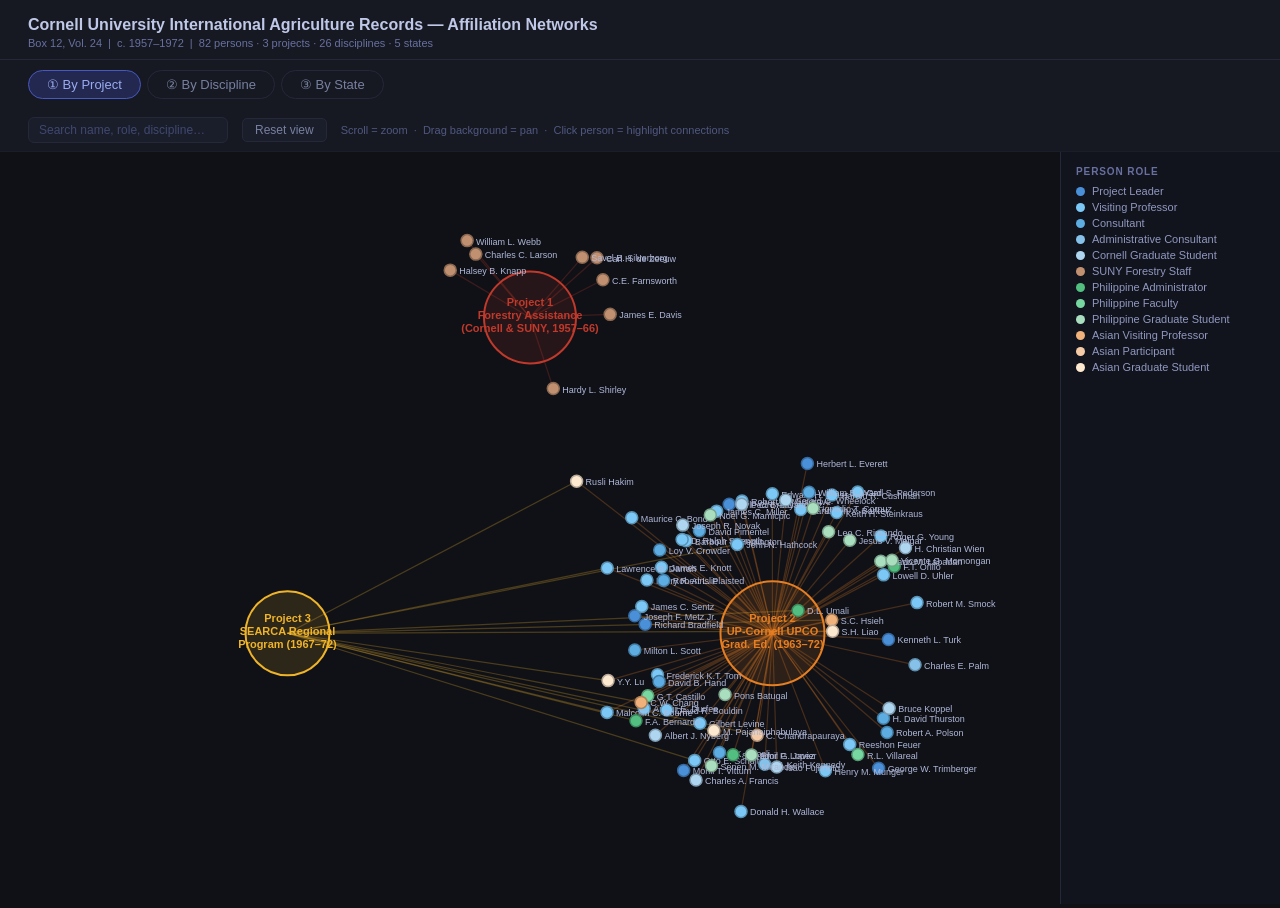
==== Cornell_Affiliation_Networks.html @ f9998507 "Publish Cornell agriculture research website" ====
<!DOCTYPE html>
<html lang="en">
<head>
<meta charset="UTF-8">
<meta name="viewport" content="width=device-width, initial-scale=1.0">
<title>Cornell Agriculture — Affiliation Networks</title>
<script>// https://d3js.org v7.8.5 Copyright 2010-2023 Mike Bostock
!function(t,n){"object"==typeof exports&&"undefined"!=typeof module?n(exports):"function"==typeof define&&define.amd?define(["exports"],n):n((t="undefined"!=typeof globalThis?globalThis:t||self).d3=t.d3||{})}(this,(function(t){"use strict";function n(t,n){return null==t||null==n?NaN:t<n?-1:t>n?1:t>=n?0:NaN}function e(t,n){return null==t||null==n?NaN:n<t?-1:n>t?1:n>=t?0:NaN}function r(t){let r,o,a;function u(t,n,e=0,i=t.length){if(e<i){if(0!==r(n,n))return i;do{const r=e+i>>>1;o(t[r],n)<0?e=r+1:i=r}while(e<i)}return e}return 2!==t.length?(r=n,o=(e,r)=>n(t(e),r),a=(n,e)=>t(n)-e):(r=t===n||t===e?t:i,o=t,a=t),{left:u,center:function(t,n,e=0,r=t.length){const i=u(t,n,e,r-1);return i>e&&a(t[i-1],n)>-a(t[i],n)?i-1:i},right:function(t,n,e=0,i=t.length){if(e<i){if(0!==r(n,n))return i;do{const r=e+i>>>1;o(t[r],n)<=0?e=r+1:i=r}while(e<i)}return e}}}function i(){return 0}function o(t){return null===t?NaN:+t}const a=r(n),u=a.right,c=a.left,f=r(o).center;var s=u;const l=d(y),h=d((function(t){const n=y(t);return(t,e,r,i,o)=>{n(t,e,(r<<=2)+0,(i<<=2)+0,o<<=2),n(t,e,r+1,i+1,o),n(t,e,r+2,i+2,o),n(t,e,r+3,i+3,o)}}));function d(t){return function(n,e,r=e){if(!((e=+e)>=0))throw new RangeError("invalid rx");if(!((r=+r)>=0))throw new RangeError("invalid ry");let{data:i,width:o,height:a}=n;if(!((o=Math.floor(o))>=0))throw new RangeError("invalid width");if(!((a=Math.floor(void 0!==a?a:i.length/o))>=0))throw new RangeError("invalid height");if(!o||!a||!e&&!r)return n;const u=e&&t(e),c=r&&t(r),f=i.slice();return u&&c?(p(u,f,i,o,a),p(u,i,f,o,a),p(u,f,i,o,a),g(c,i,f,o,a),g(c,f,i,o,a),g(c,i,f,o,a)):u?(p(u,i,f,o,a),p(u,f,i,o,a),p(u,i,f,o,a)):c&&(g(c,i,f,o,a),g(c,f,i,o,a),g(c,i,f,o,a)),n}}function p(t,n,e,r,i){for(let o=0,a=r*i;o<a;)t(n,e,o,o+=r,1)}function g(t,n,e,r,i){for(let o=0,a=r*i;o<r;++o)t(n,e,o,o+a,r)}function y(t){const n=Math.floor(t);if(n===t)return function(t){const n=2*t+1;return(e,r,i,o,a)=>{if(!((o-=a)>=i))return;let u=t*r[i];const c=a*t;for(let t=i,n=i+c;t<n;t+=a)u+=r[Math.min(o,t)];for(let t=i,f=o;t<=f;t+=a)u+=r[Math.min(o,t+c)],e[t]=u/n,u-=r[Math.max(i,t-c)]}}(t);const e=t-n,r=2*t+1;return(t,i,o,a,u)=>{if(!((a-=u)>=o))return;let c=n*i[o];const f=u*n,s=f+u;for(let t=o,n=o+f;t<n;t+=u)c+=i[Math.min(a,t)];for(let n=o,l=a;n<=l;n+=u)c+=i[Math.min(a,n+f)],t[n]=(c+e*(i[Math.max(o,n-s)]+i[Math.min(a,n+s)]))/r,c-=i[Math.max(o,n-f)]}}function v(t,n){let e=0;if(void 0===n)for(let n of t)null!=n&&(n=+n)>=n&&++e;else{let r=-1;for(let i of t)null!=(i=n(i,++r,t))&&(i=+i)>=i&&++e}return e}function _(t){return 0|t.length}function b(t){return!(t>0)}function m(t){return"object"!=typeof t||"length"in t?t:Array.from(t)}function x(t,n){let e,r=0,i=0,o=0;if(void 0===n)for(let n of t)null!=n&&(n=+n)>=n&&(e=n-i,i+=e/++r,o+=e*(n-i));else{let a=-1;for(let u of t)null!=(u=n(u,++a,t))&&(u=+u)>=u&&(e=u-i,i+=e/++r,o+=e*(u-i))}if(r>1)return o/(r-1)}function w(t,n){const e=x(t,n);return e?Math.sqrt(e):e}function M(t,n){let e,r;if(void 0===n)for(const n of t)null!=n&&(void 0===e?n>=n&&(e=r=n):(e>n&&(e=n),r<n&&(r=n)));else{let i=-1;for(let o of t)null!=(o=n(o,++i,t))&&(void 0===e?o>=o&&(e=r=o):(e>o&&(e=o),r<o&&(r=o)))}return[e,r]}class T{constructor(){this._partials=new Float64Array(32),this._n=0}add(t){const n=this._partials;let e=0;for(let r=0;r<this._n&&r<32;r++){const i=n[r],o=t+i,a=Math.abs(t)<Math.abs(i)?t-(o-i):i-(o-t);a&&(n[e++]=a),t=o}return n[e]=t,this._n=e+1,this}valueOf(){const t=this._partials;let n,e,r,i=this._n,o=0;if(i>0){for(o=t[--i];i>0&&(n=o,e=t[--i],o=n+e,r=e-(o-n),!r););i>0&&(r<0&&t[i-1]<0||r>0&&t[i-1]>0)&&(e=2*r,n=o+e,e==n-o&&(o=n))}return o}}class InternMap extends Map{constructor(t,n=N){if(super(),Object.defineProperties(this,{_intern:{value:new Map},_key:{value:n}}),null!=t)for(const[n,e]of t)this.set(n,e)}get(t){return super.get(A(this,t))}has(t){return super.has(A(this,t))}set(t,n){return super.set(S(this,t),n)}delete(t){return super.delete(E(this,t))}}class InternSet extends Set{constructor(t,n=N){if(super(),Object.defineProperties(this,{_intern:{value:new Map},_key:{value:n}}),null!=t)for(const n of t)this.add(n)}has(t){return super.has(A(this,t))}add(t){return super.add(S(this,t))}delete(t){return super.delete(E(this,t))}}function A({_intern:t,_key:n},e){const r=n(e);return t.has(r)?t.get(r):e}function S({_intern:t,_key:n},e){const r=n(e);return t.has(r)?t.get(r):(t.set(r,e),e)}function E({_intern:t,_key:n},e){const r=n(e);return t.has(r)&&(e=t.get(r),t.delete(r)),e}function N(t){return null!==t&&"object"==typeof t?t.valueOf():t}function k(t){return t}function C(t,...n){return F(t,k,k,n)}function P(t,...n){return F(t,Array.from,k,n)}function z(t,n){for(let e=1,r=n.length;e<r;++e)t=t.flatMap((t=>t.pop().map((([n,e])=>[...t,n,e]))));return t}function $(t,n,...e){return F(t,k,n,e)}function D(t,n,...e){return F(t,Array.from,n,e)}function R(t){if(1!==t.length)throw new Error("duplicate key");return t[0]}function F(t,n,e,r){return function t(i,o){if(o>=r.length)return e(i);const a=new InternMap,u=r[o++];let c=-1;for(const t of i){const n=u(t,++c,i),e=a.get(n);e?e.push(t):a.set(n,[t])}for(const[n,e]of a)a.set(n,t(e,o));return n(a)}(t,0)}function q(t,n){return Array.from(n,(n=>t[n]))}function U(t,...n){if("function"!=typeof t[Symbol.iterator])throw new TypeError("values is not iterable");t=Array.from(t);let[e]=n;if(e&&2!==e.length||n.length>1){const r=Uint32Array.from(t,((t,n)=>n));return n.length>1?(n=n.map((n=>t.map(n))),r.sort(((t,e)=>{for(const r of n){const n=O(r[t],r[e]);if(n)return n}}))):(e=t.map(e),r.sort(((t,n)=>O(e[t],e[n])))),q(t,r)}return t.sort(I(e))}function I(t=n){if(t===n)return O;if("function"!=typeof t)throw new TypeError("compare is not a function");return(n,e)=>{const r=t(n,e);return r||0===r?r:(0===t(e,e))-(0===t(n,n))}}function O(t,n){return(null==t||!(t>=t))-(null==n||!(n>=n))||(t<n?-1:t>n?1:0)}var B=Array.prototype.slice;function Y(t){return()=>t}const L=Math.sqrt(50),j=Math.sqrt(10),H=Math.sqrt(2);function X(t,n,e){const r=(n-t)/Math.max(0,e),i=Math.floor(Math.log10(r)),o=r/Math.pow(10,i),a=o>=L?10:o>=j?5:o>=H?2:1;let u,c,f;return i<0?(f=Math.pow(10,-i)/a,u=Math.round(t*f),c=Math.round(n*f),u/f<t&&++u,c/f>n&&--c,f=-f):(f=Math.pow(10,i)*a,u=Math.round(t/f),c=Math.round(n/f),u*f<t&&++u,c*f>n&&--c),c<u&&.5<=e&&e<2?X(t,n,2*e):[u,c,f]}function G(t,n,e){if(!((e=+e)>0))return[];if((t=+t)===(n=+n))return[t];const r=n<t,[i,o,a]=r?X(n,t,e):X(t,n,e);if(!(o>=i))return[];const u=o-i+1,c=new Array(u);if(r)if(a<0)for(let t=0;t<u;++t)c[t]=(o-t)/-a;else for(let t=0;t<u;++t)c[t]=(o-t)*a;else if(a<0)for(let t=0;t<u;++t)c[t]=(i+t)/-a;else for(let t=0;t<u;++t)c[t]=(i+t)*a;return c}function V(t,n,e){return X(t=+t,n=+n,e=+e)[2]}function W(t,n,e){e=+e;const r=(n=+n)<(t=+t),i=r?V(n,t,e):V(t,n,e);return(r?-1:1)*(i<0?1/-i:i)}function Z(t,n,e){let r;for(;;){const i=V(t,n,e);if(i===r||0===i||!isFinite(i))return[t,n];i>0?(t=Math.floor(t/i)*i,n=Math.ceil(n/i)*i):i<0&&(t=Math.ceil(t*i)/i,n=Math.floor(n*i)/i),r=i}}function K(t){return Math.max(1,Math.ceil(Math.log(v(t))/Math.LN2)+1)}function Q(){var t=k,n=M,e=K;function r(r){Array.isArray(r)||(r=Array.from(r));var i,o,a,u=r.length,c=new Array(u);for(i=0;i<u;++i)c[i]=t(r[i],i,r);var f=n(c),l=f[0],h=f[1],d=e(c,l,h);if(!Array.isArray(d)){const t=h,e=+d;if(n===M&&([l,h]=Z(l,h,e)),(d=G(l,h,e))[0]<=l&&(a=V(l,h,e)),d[d.length-1]>=h)if(t>=h&&n===M){const t=V(l,h,e);isFinite(t)&&(t>0?h=(Math.floor(h/t)+1)*t:t<0&&(h=(Math.ceil(h*-t)+1)/-t))}else d.pop()}for(var p=d.length,g=0,y=p;d[g]<=l;)++g;for(;d[y-1]>h;)--y;(g||y<p)&&(d=d.slice(g,y),p=y-g);var v,_=new Array(p+1);for(i=0;i<=p;++i)(v=_[i]=[]).x0=i>0?d[i-1]:l,v.x1=i<p?d[i]:h;if(isFinite(a)){if(a>0)for(i=0;i<u;++i)null!=(o=c[i])&&l<=o&&o<=h&&_[Math.min(p,Math.floor((o-l)/a))].push(r[i]);else if(a<0)for(i=0;i<u;++i)if(null!=(o=c[i])&&l<=o&&o<=h){const t=Math.floor((l-o)*a);_[Math.min(p,t+(d[t]<=o))].push(r[i])}}else for(i=0;i<u;++i)null!=(o=c[i])&&l<=o&&o<=h&&_[s(d,o,0,p)].push(r[i]);return _}return r.value=function(n){return arguments.length?(t="function"==typeof n?n:Y(n),r):t},r.domain=function(t){return arguments.length?(n="function"==typeof t?t:Y([t[0],t[1]]),r):n},r.thresholds=function(t){return arguments.length?(e="function"==typeof t?t:Y(Array.isArray(t)?B.call(t):t),r):e},r}function J(t,n){let e;if(void 0===n)for(const n of t)null!=n&&(e<n||void 0===e&&n>=n)&&(e=n);else{let r=-1;for(let i of t)null!=(i=n(i,++r,t))&&(e<i||void 0===e&&i>=i)&&(e=i)}return e}function tt(t,n){let e,r=-1,i=-1;if(void 0===n)for(const n of t)++i,null!=n&&(e<n||void 0===e&&n>=n)&&(e=n,r=i);else for(let o of t)null!=(o=n(o,++i,t))&&(e<o||void 0===e&&o>=o)&&(e=o,r=i);return r}function nt(t,n){let e;if(void 0===n)for(const n of t)null!=n&&(e>n||void 0===e&&n>=n)&&(e=n);else{let r=-1;for(let i of t)null!=(i=n(i,++r,t))&&(e>i||void 0===e&&i>=i)&&(e=i)}return e}function et(t,n){let e,r=-1,i=-1;if(void 0===n)for(const n of t)++i,null!=n&&(e>n||void 0===e&&n>=n)&&(e=n,r=i);else for(let o of t)null!=(o=n(o,++i,t))&&(e>o||void 0===e&&o>=o)&&(e=o,r=i);return r}function rt(t,n,e=0,r=1/0,i){if(n=Math.floor(n),e=Math.floor(Math.max(0,e)),r=Math.floor(Math.min(t.length-1,r)),!(e<=n&&n<=r))return t;for(i=void 0===i?O:I(i);r>e;){if(r-e>600){const o=r-e+1,a=n-e+1,u=Math.log(o),c=.5*Math.exp(2*u/3),f=.5*Math.sqrt(u*c*(o-c)/o)*(a-o/2<0?-1:1);rt(t,n,Math.max(e,Math.floor(n-a*c/o+f)),Math.min(r,Math.floor(n+(o-a)*c/o+f)),i)}const o=t[n];let a=e,u=r;for(it(t,e,n),i(t[r],o)>0&&it(t,e,r);a<u;){for(it(t,a,u),++a,--u;i(t[a],o)<0;)++a;for(;i(t[u],o)>0;)--u}0===i(t[e],o)?it(t,e,u):(++u,it(t,u,r)),u<=n&&(e=u+1),n<=u&&(r=u-1)}return t}function it(t,n,e){const r=t[n];t[n]=t[e],t[e]=r}function ot(t,e=n){let r,i=!1;if(1===e.length){let o;for(const a of t){const t=e(a);(i?n(t,o)>0:0===n(t,t))&&(r=a,o=t,i=!0)}}else for(const n of t)(i?e(n,r)>0:0===e(n,n))&&(r=n,i=!0);return r}function at(t,n,e){if(t=Float64Array.from(function*(t,n){if(void 0===n)for(let n of t)null!=n&&(n=+n)>=n&&(yield n);else{let e=-1;for(let r of t)null!=(r=n(r,++e,t))&&(r=+r)>=r&&(yield r)}}(t,e)),(r=t.length)&&!isNaN(n=+n)){if(n<=0||r<2)return nt(t);if(n>=1)return J(t);var r,i=(r-1)*n,o=Math.floor(i),a=J(rt(t,o).subarray(0,o+1));return a+(nt(t.subarray(o+1))-a)*(i-o)}}function ut(t,n,e=o){if((r=t.length)&&!isNaN(n=+n)){if(n<=0||r<2)return+e(t[0],0,t);if(n>=1)return+e(t[r-1],r-1,t);var r,i=(r-1)*n,a=Math.floor(i),u=+e(t[a],a,t);return u+(+e(t[a+1],a+1,t)-u)*(i-a)}}function ct(t,n,e=o){if(!isNaN(n=+n)){if(r=Float64Array.from(t,((n,r)=>o(e(t[r],r,t)))),n<=0)return et(r);if(n>=1)return tt(r);var r,i=Uint32Array.from(t,((t,n)=>n)),a=r.length-1,u=Math.floor(a*n);return rt(i,u,0,a,((t,n)=>O(r[t],r[n]))),(u=ot(i.subarray(0,u+1),(t=>r[t])))>=0?u:-1}}function ft(t){return Array.from(function*(t){for(const n of t)yield*n}(t))}function st(t,n){return[t,n]}function lt(t,n,e){t=+t,n=+n,e=(i=arguments.length)<2?(n=t,t=0,1):i<3?1:+e;for(var r=-1,i=0|Math.max(0,Math.ceil((n-t)/e)),o=new Array(i);++r<i;)o[r]=t+r*e;return o}function ht(t,e=n){if(1===e.length)return et(t,e);let r,i=-1,o=-1;for(const n of t)++o,(i<0?0===e(n,n):e(n,r)<0)&&(r=n,i=o);return i}var dt=pt(Math.random);function pt(t){return function(n,e=0,r=n.length){let i=r-(e=+e);for(;i;){const r=t()*i--|0,o=n[i+e];n[i+e]=n[r+e],n[r+e]=o}return n}}function gt(t){if(!(i=t.length))return[];for(var n=-1,e=nt(t,yt),r=new Array(e);++n<e;)for(var i,o=-1,a=r[n]=new Array(i);++o<i;)a[o]=t[o][n];return r}function yt(t){return t.length}function vt(t){return t instanceof InternSet?t:new InternSet(t)}function _t(t,n){const e=t[Symbol.iterator](),r=new Set;for(const t of n){const n=bt(t);if(r.has(n))continue;let i,o;for(;({value:i,done:o}=e.next());){if(o)return!1;const t=bt(i);if(r.add(t),Object.is(n,t))break}}return!0}function bt(t){return null!==t&&"object"==typeof t?t.valueOf():t}function mt(t){return t}var xt=1,wt=2,Mt=3,Tt=4,At=1e-6;function St(t){return"translate("+t+",0)"}function Et(t){return"translate(0,"+t+")"}function Nt(t){return n=>+t(n)}function kt(t,n){return n=Math.max(0,t.bandwidth()-2*n)/2,t.round()&&(n=Math.round(n)),e=>+t(e)+n}function Ct(){return!this.__axis}function Pt(t,n){var e=[],r=null,i=null,o=6,a=6,u=3,c="undefined"!=typeof window&&window.devicePixelRatio>1?0:.5,f=t===xt||t===Tt?-1:1,s=t===Tt||t===wt?"x":"y",l=t===xt||t===Mt?St:Et;function h(h){var d=null==r?n.ticks?n.ticks.apply(n,e):n.domain():r,p=null==i?n.tickFormat?n.tickFormat.apply(n,e):mt:i,g=Math.max(o,0)+u,y=n.range(),v=+y[0]+c,_=+y[y.length-1]+c,b=(n.bandwidth?kt:Nt)(n.copy(),c),m=h.selection?h.selection():h,x=m.selectAll(".domain").data([null]),w=m.selectAll(".tick").data(d,n).order(),M=w.exit(),T=w.enter().append("g").attr("class","tick"),A=w.select("line"),S=w.select("text");x=x.merge(x.enter().insert("path",".tick").attr("class","domain").attr("stroke","currentColor")),w=w.merge(T),A=A.merge(T.append("line").attr("stroke","currentColor").attr(s+"2",f*o)),S=S.merge(T.append("text").attr("fill","currentColor").attr(s,f*g).attr("dy",t===xt?"0em":t===Mt?"0.71em":"0.32em")),h!==m&&(x=x.transition(h),w=w.transition(h),A=A.transition(h),S=S.transition(h),M=M.transition(h).attr("opacity",At).attr("transform",(function(t){return isFinite(t=b(t))?l(t+c):this.getAttribute("transform")})),T.attr("opacity",At).attr("transform",(function(t){var n=this.parentNode.__axis;return l((n&&isFinite(n=n(t))?n:b(t))+c)}))),M.remove(),x.attr("d",t===Tt||t===wt?a?"M"+f*a+","+v+"H"+c+"V"+_+"H"+f*a:"M"+c+","+v+"V"+_:a?"M"+v+","+f*a+"V"+c+"H"+_+"V"+f*a:"M"+v+","+c+"H"+_),w.attr("opacity",1).attr("transform",(function(t){return l(b(t)+c)})),A.attr(s+"2",f*o),S.attr(s,f*g).text(p),m.filter(Ct).attr("fill","none").attr("font-size",10).attr("font-family","sans-serif").attr("text-anchor",t===wt?"start":t===Tt?"end":"middle"),m.each((function(){this.__axis=b}))}return h.scale=function(t){return arguments.length?(n=t,h):n},h.ticks=function(){return e=Array.from(arguments),h},h.tickArguments=function(t){return arguments.length?(e=null==t?[]:Array.from(t),h):e.slice()},h.tickValues=function(t){return arguments.length?(r=null==t?null:Array.from(t),h):r&&r.slice()},h.tickFormat=function(t){return arguments.length?(i=t,h):i},h.tickSize=function(t){return arguments.length?(o=a=+t,h):o},h.tickSizeInner=function(t){return arguments.length?(o=+t,h):o},h.tickSizeOuter=function(t){return arguments.length?(a=+t,h):a},h.tickPadding=function(t){return arguments.length?(u=+t,h):u},h.offset=function(t){return arguments.length?(c=+t,h):c},h}var zt={value:()=>{}};function $t(){for(var t,n=0,e=arguments.length,r={};n<e;++n){if(!(t=arguments[n]+"")||t in r||/[\s.]/.test(t))throw new Error("illegal type: "+t);r[t]=[]}return new Dt(r)}function Dt(t){this._=t}function Rt(t,n){for(var e,r=0,i=t.length;r<i;++r)if((e=t[r]).name===n)return e.value}function Ft(t,n,e){for(var r=0,i=t.length;r<i;++r)if(t[r].name===n){t[r]=zt,t=t.slice(0,r).concat(t.slice(r+1));break}return null!=e&&t.push({name:n,value:e}),t}Dt.prototype=$t.prototype={constructor:Dt,on:function(t,n){var e,r,i=this._,o=(r=i,(t+"").trim().split(/^|\s+/).map((function(t){var n="",e=t.indexOf(".");if(e>=0&&(n=t.slice(e+1),t=t.slice(0,e)),t&&!r.hasOwnProperty(t))throw new Error("unknown type: "+t);return{type:t,name:n}}))),a=-1,u=o.length;if(!(arguments.length<2)){if(null!=n&&"function"!=typeof n)throw new Error("invalid callback: "+n);for(;++a<u;)if(e=(t=o[a]).type)i[e]=Ft(i[e],t.name,n);else if(null==n)for(e in i)i[e]=Ft(i[e],t.name,null);return this}for(;++a<u;)if((e=(t=o[a]).type)&&(e=Rt(i[e],t.name)))return e},copy:function(){var t={},n=this._;for(var e in n)t[e]=n[e].slice();return new Dt(t)},call:function(t,n){if((e=arguments.length-2)>0)for(var e,r,i=new Array(e),o=0;o<e;++o)i[o]=arguments[o+2];if(!this._.hasOwnProperty(t))throw new Error("unknown type: "+t);for(o=0,e=(r=this._[t]).length;o<e;++o)r[o].value.apply(n,i)},apply:function(t,n,e){if(!this._.hasOwnProperty(t))throw new Error("unknown type: "+t);for(var r=this._[t],i=0,o=r.length;i<o;++i)r[i].value.apply(n,e)}};var qt="http://www.w3.org/1999/xhtml",Ut={svg:"http://www.w3.org/2000/svg",xhtml:qt,xlink:"http://www.w3.org/1999/xlink",xml:"http://www.w3.org/XML/1998/namespace",xmlns:"http://www.w3.org/2000/xmlns/"};function It(t){var n=t+="",e=n.indexOf(":");return e>=0&&"xmlns"!==(n=t.slice(0,e))&&(t=t.slice(e+1)),Ut.hasOwnProperty(n)?{space:Ut[n],local:t}:t}function Ot(t){return function(){var n=this.ownerDocument,e=this.namespaceURI;return e===qt&&n.documentElement.namespaceURI===qt?n.createElement(t):n.createElementNS(e,t)}}function Bt(t){return function(){return this.ownerDocument.createElementNS(t.space,t.local)}}function Yt(t){var n=It(t);return(n.local?Bt:Ot)(n)}function Lt(){}function jt(t){return null==t?Lt:function(){return this.querySelector(t)}}function Ht(t){return null==t?[]:Array.isArray(t)?t:Array.from(t)}function Xt(){return[]}function Gt(t){return null==t?Xt:function(){return this.querySelectorAll(t)}}function Vt(t){return function(){return this.matches(t)}}function Wt(t){return function(n){return n.matches(t)}}var Zt=Array.prototype.find;function Kt(){return this.firstElementChild}var Qt=Array.prototype.filter;function Jt(){return Array.from(this.children)}function tn(t){return new Array(t.length)}function nn(t,n){this.ownerDocument=t.ownerDocument,this.namespaceURI=t.namespaceURI,this._next=null,this._parent=t,this.__data__=n}function en(t,n,e,r,i,o){for(var a,u=0,c=n.length,f=o.length;u<f;++u)(a=n[u])?(a.__data__=o[u],r[u]=a):e[u]=new nn(t,o[u]);for(;u<c;++u)(a=n[u])&&(i[u]=a)}function rn(t,n,e,r,i,o,a){var u,c,f,s=new Map,l=n.length,h=o.length,d=new Array(l);for(u=0;u<l;++u)(c=n[u])&&(d[u]=f=a.call(c,c.__data__,u,n)+"",s.has(f)?i[u]=c:s.set(f,c));for(u=0;u<h;++u)f=a.call(t,o[u],u,o)+"",(c=s.get(f))?(r[u]=c,c.__data__=o[u],s.delete(f)):e[u]=new nn(t,o[u]);for(u=0;u<l;++u)(c=n[u])&&s.get(d[u])===c&&(i[u]=c)}function on(t){return t.__data__}function an(t){return"object"==typeof t&&"length"in t?t:Array.from(t)}function un(t,n){return t<n?-1:t>n?1:t>=n?0:NaN}function cn(t){return function(){this.removeAttribute(t)}}function fn(t){return function(){this.removeAttributeNS(t.space,t.local)}}function sn(t,n){return function(){this.setAttribute(t,n)}}function ln(t,n){return function(){this.setAttributeNS(t.space,t.local,n)}}function hn(t,n){return function(){var e=n.apply(this,arguments);null==e?this.removeAttribute(t):this.setAttribute(t,e)}}function dn(t,n){return function(){var e=n.apply(this,arguments);null==e?this.removeAttributeNS(t.space,t.local):this.setAttributeNS(t.space,t.local,e)}}function pn(t){return t.ownerDocument&&t.ownerDocument.defaultView||t.document&&t||t.defaultView}function gn(t){return function(){this.style.removeProperty(t)}}function yn(t,n,e){return function(){this.style.setProperty(t,n,e)}}function vn(t,n,e){return function(){var r=n.apply(this,arguments);null==r?this.style.removeProperty(t):this.style.setProperty(t,r,e)}}function _n(t,n){return t.style.getPropertyValue(n)||pn(t).getComputedStyle(t,null).getPropertyValue(n)}function bn(t){return function(){delete this[t]}}function mn(t,n){return function(){this[t]=n}}function xn(t,n){return function(){var e=n.apply(this,arguments);null==e?delete this[t]:this[t]=e}}function wn(t){return t.trim().split(/^|\s+/)}function Mn(t){return t.classList||new Tn(t)}function Tn(t){this._node=t,this._names=wn(t.getAttribute("class")||"")}function An(t,n){for(var e=Mn(t),r=-1,i=n.length;++r<i;)e.add(n[r])}function Sn(t,n){for(var e=Mn(t),r=-1,i=n.length;++r<i;)e.remove(n[r])}function En(t){return function(){An(this,t)}}function Nn(t){return function(){Sn(this,t)}}function kn(t,n){return function(){(n.apply(this,arguments)?An:Sn)(this,t)}}function Cn(){this.textContent=""}function Pn(t){return function(){this.textContent=t}}function zn(t){return function(){var n=t.apply(this,arguments);this.textContent=null==n?"":n}}function $n(){this.innerHTML=""}function Dn(t){return function(){this.innerHTML=t}}function Rn(t){return function(){var n=t.apply(this,arguments);this.innerHTML=null==n?"":n}}function Fn(){this.nextSibling&&this.parentNode.appendChild(this)}function qn(){this.previousSibling&&this.parentNode.insertBefore(this,this.parentNode.firstChild)}function Un(){return null}function In(){var t=this.parentNode;t&&t.removeChild(this)}function On(){var t=this.cloneNode(!1),n=this.parentNode;return n?n.insertBefore(t,this.nextSibling):t}function Bn(){var t=this.cloneNode(!0),n=this.parentNode;return n?n.insertBefore(t,this.nextSibling):t}function Yn(t){return function(){var n=this.__on;if(n){for(var e,r=0,i=-1,o=n.length;r<o;++r)e=n[r],t.type&&e.type!==t.type||e.name!==t.name?n[++i]=e:this.removeEventListener(e.type,e.listener,e.options);++i?n.length=i:delete this.__on}}}function Ln(t,n,e){return function(){var r,i=this.__on,o=function(t){return function(n){t.call(this,n,this.__data__)}}(n);if(i)for(var a=0,u=i.length;a<u;++a)if((r=i[a]).type===t.type&&r.name===t.name)return this.removeEventListener(r.type,r.listener,r.options),this.addEventListener(r.type,r.listener=o,r.options=e),void(r.value=n);this.addEventListener(t.type,o,e),r={type:t.type,name:t.name,value:n,listener:o,options:e},i?i.push(r):this.__on=[r]}}function jn(t,n,e){var r=pn(t),i=r.CustomEvent;"function"==typeof i?i=new i(n,e):(i=r.document.createEvent("Event"),e?(i.initEvent(n,e.bubbles,e.cancelable),i.detail=e.detail):i.initEvent(n,!1,!1)),t.dispatchEvent(i)}function Hn(t,n){return function(){return jn(this,t,n)}}function Xn(t,n){return function(){return jn(this,t,n.apply(this,arguments))}}nn.prototype={constructor:nn,appendChild:function(t){return this._parent.insertBefore(t,this._next)},insertBefore:function(t,n){return this._parent.insertBefore(t,n)},querySelector:function(t){return this._parent.querySelector(t)},querySelectorAll:function(t){return this._parent.querySelectorAll(t)}},Tn.prototype={add:function(t){this._names.indexOf(t)<0&&(this._names.push(t),this._node.setAttribute("class",this._names.join(" ")))},remove:function(t){var n=this._names.indexOf(t);n>=0&&(this._names.splice(n,1),this._node.setAttribute("class",this._names.join(" ")))},contains:function(t){return this._names.indexOf(t)>=0}};var Gn=[null];function Vn(t,n){this._groups=t,this._parents=n}function Wn(){return new Vn([[document.documentElement]],Gn)}function Zn(t){return"string"==typeof t?new Vn([[document.querySelector(t)]],[document.documentElement]):new Vn([[t]],Gn)}Vn.prototype=Wn.prototype={constructor:Vn,select:function(t){"function"!=typeof t&&(t=jt(t));for(var n=this._groups,e=n.length,r=new Array(e),i=0;i<e;++i)for(var o,a,u=n[i],c=u.length,f=r[i]=new Array(c),s=0;s<c;++s)(o=u[s])&&(a=t.call(o,o.__data__,s,u))&&("__data__"in o&&(a.__data__=o.__data__),f[s]=a);return new Vn(r,this._parents)},selectAll:function(t){t="function"==typeof t?function(t){return function(){return Ht(t.apply(this,arguments))}}(t):Gt(t);for(var n=this._groups,e=n.length,r=[],i=[],o=0;o<e;++o)for(var a,u=n[o],c=u.length,f=0;f<c;++f)(a=u[f])&&(r.push(t.call(a,a.__data__,f,u)),i.push(a));return new Vn(r,i)},selectChild:function(t){return this.select(null==t?Kt:function(t){return function(){return Zt.call(this.children,t)}}("function"==typeof t?t:Wt(t)))},selectChildren:function(t){return this.selectAll(null==t?Jt:function(t){return function(){return Qt.call(this.children,t)}}("function"==typeof t?t:Wt(t)))},filter:function(t){"function"!=typeof t&&(t=Vt(t));for(var n=this._groups,e=n.length,r=new Array(e),i=0;i<e;++i)for(var o,a=n[i],u=a.length,c=r[i]=[],f=0;f<u;++f)(o=a[f])&&t.call(o,o.__data__,f,a)&&c.push(o);return new Vn(r,this._parents)},data:function(t,n){if(!arguments.length)return Array.from(this,on);var e=n?rn:en,r=this._parents,i=this._groups;"function"!=typeof t&&(t=function(t){return function(){return t}}(t));for(var o=i.length,a=new Array(o),u=new Array(o),c=new Array(o),f=0;f<o;++f){var s=r[f],l=i[f],h=l.length,d=an(t.call(s,s&&s.__data__,f,r)),p=d.length,g=u[f]=new Array(p),y=a[f]=new Array(p);e(s,l,g,y,c[f]=new Array(h),d,n);for(var v,_,b=0,m=0;b<p;++b)if(v=g[b]){for(b>=m&&(m=b+1);!(_=y[m])&&++m<p;);v._next=_||null}}return(a=new Vn(a,r))._enter=u,a._exit=c,a},enter:function(){return new Vn(this._enter||this._groups.map(tn),this._parents)},exit:function(){return new Vn(this._exit||this._groups.map(tn),this._parents)},join:function(t,n,e){var r=this.enter(),i=this,o=this.exit();return"function"==typeof t?(r=t(r))&&(r=r.selection()):r=r.append(t+""),null!=n&&(i=n(i))&&(i=i.selection()),null==e?o.remove():e(o),r&&i?r.merge(i).order():i},merge:function(t){for(var n=t.selection?t.selection():t,e=this._groups,r=n._groups,i=e.length,o=r.length,a=Math.min(i,o),u=new Array(i),c=0;c<a;++c)for(var f,s=e[c],l=r[c],h=s.length,d=u[c]=new Array(h),p=0;p<h;++p)(f=s[p]||l[p])&&(d[p]=f);for(;c<i;++c)u[c]=e[c];return new Vn(u,this._parents)},selection:function(){return this},order:function(){for(var t=this._groups,n=-1,e=t.length;++n<e;)for(var r,i=t[n],o=i.length-1,a=i[o];--o>=0;)(r=i[o])&&(a&&4^r.compareDocumentPosition(a)&&a.parentNode.insertBefore(r,a),a=r);return this},sort:function(t){function n(n,e){return n&&e?t(n.__data__,e.__data__):!n-!e}t||(t=un);for(var e=this._groups,r=e.length,i=new Array(r),o=0;o<r;++o){for(var a,u=e[o],c=u.length,f=i[o]=new Array(c),s=0;s<c;++s)(a=u[s])&&(f[s]=a);f.sort(n)}return new Vn(i,this._parents).order()},call:function(){var t=arguments[0];return arguments[0]=this,t.apply(null,arguments),this},nodes:function(){return Array.from(this)},node:function(){for(var t=this._groups,n=0,e=t.length;n<e;++n)for(var r=t[n],i=0,o=r.length;i<o;++i){var a=r[i];if(a)return a}return null},size:function(){let t=0;for(const n of this)++t;return t},empty:function(){return!this.node()},each:function(t){for(var n=this._groups,e=0,r=n.length;e<r;++e)for(var i,o=n[e],a=0,u=o.length;a<u;++a)(i=o[a])&&t.call(i,i.__data__,a,o);return this},attr:function(t,n){var e=It(t);if(arguments.length<2){var r=this.node();return e.local?r.getAttributeNS(e.space,e.local):r.getAttribute(e)}return this.each((null==n?e.local?fn:cn:"function"==typeof n?e.local?dn:hn:e.local?ln:sn)(e,n))},style:function(t,n,e){return arguments.length>1?this.each((null==n?gn:"function"==typeof n?vn:yn)(t,n,null==e?"":e)):_n(this.node(),t)},property:function(t,n){return arguments.length>1?this.each((null==n?bn:"function"==typeof n?xn:mn)(t,n)):this.node()[t]},classed:function(t,n){var e=wn(t+"");if(arguments.length<2){for(var r=Mn(this.node()),i=-1,o=e.length;++i<o;)if(!r.contains(e[i]))return!1;return!0}return this.each(("function"==typeof n?kn:n?En:Nn)(e,n))},text:function(t){return arguments.length?this.each(null==t?Cn:("function"==typeof t?zn:Pn)(t)):this.node().textContent},html:function(t){return arguments.length?this.each(null==t?$n:("function"==typeof t?Rn:Dn)(t)):this.node().innerHTML},raise:function(){return this.each(Fn)},lower:function(){return this.each(qn)},append:function(t){var n="function"==typeof t?t:Yt(t);return this.select((function(){return this.appendChild(n.apply(this,arguments))}))},insert:function(t,n){var e="function"==typeof t?t:Yt(t),r=null==n?Un:"function"==typeof n?n:jt(n);return this.select((function(){return this.insertBefore(e.apply(this,arguments),r.apply(this,arguments)||null)}))},remove:function(){return this.each(In)},clone:function(t){return this.select(t?Bn:On)},datum:function(t){return arguments.length?this.property("__data__",t):this.node().__data__},on:function(t,n,e){var r,i,o=function(t){return t.trim().split(/^|\s+/).map((function(t){var n="",e=t.indexOf(".");return e>=0&&(n=t.slice(e+1),t=t.slice(0,e)),{type:t,name:n}}))}(t+""),a=o.length;if(!(arguments.length<2)){for(u=n?Ln:Yn,r=0;r<a;++r)this.each(u(o[r],n,e));return this}var u=this.node().__on;if(u)for(var c,f=0,s=u.length;f<s;++f)for(r=0,c=u[f];r<a;++r)if((i=o[r]).type===c.type&&i.name===c.name)return c.value},dispatch:function(t,n){return this.each(("function"==typeof n?Xn:Hn)(t,n))},[Symbol.iterator]:function*(){for(var t=this._groups,n=0,e=t.length;n<e;++n)for(var r,i=t[n],o=0,a=i.length;o<a;++o)(r=i[o])&&(yield r)}};var Kn=0;function Qn(){return new Jn}function Jn(){this._="@"+(++Kn).toString(36)}function te(t){let n;for(;n=t.sourceEvent;)t=n;return t}function ne(t,n){if(t=te(t),void 0===n&&(n=t.currentTarget),n){var e=n.ownerSVGElement||n;if(e.createSVGPoint){var r=e.createSVGPoint();return r.x=t.clientX,r.y=t.clientY,[(r=r.matrixTransform(n.getScreenCTM().inverse())).x,r.y]}if(n.getBoundingClientRect){var i=n.getBoundingClientRect();return[t.clientX-i.left-n.clientLeft,t.clientY-i.top-n.clientTop]}}return[t.pageX,t.pageY]}Jn.prototype=Qn.prototype={constructor:Jn,get:function(t){for(var n=this._;!(n in t);)if(!(t=t.parentNode))return;return t[n]},set:function(t,n){return t[this._]=n},remove:function(t){return this._ in t&&delete t[this._]},toString:function(){return this._}};const ee={passive:!1},re={capture:!0,passive:!1};function ie(t){t.stopImmediatePropagation()}function oe(t){t.preventDefault(),t.stopImmediatePropagation()}function ae(t){var n=t.document.documentElement,e=Zn(t).on("dragstart.drag",oe,re);"onselectstart"in n?e.on("selectstart.drag",oe,re):(n.__noselect=n.style.MozUserSelect,n.style.MozUserSelect="none")}function ue(t,n){var e=t.document.documentElement,r=Zn(t).on("dragstart.drag",null);n&&(r.on("click.drag",oe,re),setTimeout((function(){r.on("click.drag",null)}),0)),"onselectstart"in e?r.on("selectstart.drag",null):(e.style.MozUserSelect=e.__noselect,delete e.__noselect)}var ce=t=>()=>t;function fe(t,{sourceEvent:n,subject:e,target:r,identifier:i,active:o,x:a,y:u,dx:c,dy:f,dispatch:s}){Object.defineProperties(this,{type:{value:t,enumerable:!0,configurable:!0},sourceEvent:{value:n,enumerable:!0,configurable:!0},subject:{value:e,enumerable:!0,configurable:!0},target:{value:r,enumerable:!0,configurable:!0},identifier:{value:i,enumerable:!0,configurable:!0},active:{value:o,enumerable:!0,configurable:!0},x:{value:a,enumerable:!0,configurable:!0},y:{value:u,enumerable:!0,configurable:!0},dx:{value:c,enumerable:!0,configurable:!0},dy:{value:f,enumerable:!0,configurable:!0},_:{value:s}})}function se(t){return!t.ctrlKey&&!t.button}function le(){return this.parentNode}function he(t,n){return null==n?{x:t.x,y:t.y}:n}function de(){return navigator.maxTouchPoints||"ontouchstart"in this}function pe(t,n,e){t.prototype=n.prototype=e,e.constructor=t}function ge(t,n){var e=Object.create(t.prototype);for(var r in n)e[r]=n[r];return e}function ye(){}fe.prototype.on=function(){var t=this._.on.apply(this._,arguments);return t===this._?this:t};var ve=.7,_e=1/ve,be="\\s*([+-]?\\d+)\\s*",me="\\s*([+-]?(?:\\d*\\.)?\\d+(?:[eE][+-]?\\d+)?)\\s*",xe="\\s*([+-]?(?:\\d*\\.)?\\d+(?:[eE][+-]?\\d+)?)%\\s*",we=/^#([0-9a-f]{3,8})$/,Me=new RegExp(`^rgb\\(${be},${be},${be}\\)$`),Te=new RegExp(`^rgb\\(${xe},${xe},${xe}\\)$`),Ae=new RegExp(`^rgba\\(${be},${be},${be},${me}\\)$`),Se=new RegExp(`^rgba\\(${xe},${xe},${xe},${me}\\)$`),Ee=new RegExp(`^hsl\\(${me},${xe},${xe}\\)$`),Ne=new RegExp(`^hsla\\(${me},${xe},${xe},${me}\\)$`),ke={aliceblue:15792383,antiquewhite:16444375,aqua:65535,aquamarine:8388564,azure:15794175,beige:16119260,bisque:16770244,black:0,blanchedalmond:16772045,blue:255,blueviolet:9055202,brown:10824234,burlywood:14596231,cadetblue:6266528,chartreuse:8388352,chocolate:13789470,coral:16744272,cornflowerblue:6591981,cornsilk:16775388,crimson:14423100,cyan:65535,darkblue:139,darkcyan:35723,darkgoldenrod:12092939,darkgray:11119017,darkgreen:25600,darkgrey:11119017,darkkhaki:12433259,darkmagenta:9109643,darkolivegreen:5597999,darkorange:16747520,darkorchid:10040012,darkred:9109504,darksalmon:15308410,darkseagreen:9419919,darkslateblue:4734347,darkslategray:3100495,darkslategrey:3100495,darkturquoise:52945,darkviolet:9699539,deeppink:16716947,deepskyblue:49151,dimgray:6908265,dimgrey:6908265,dodgerblue:2003199,firebrick:11674146,floralwhite:16775920,forestgreen:2263842,fuchsia:16711935,gainsboro:14474460,ghostwhite:16316671,gold:16766720,goldenrod:14329120,gray:8421504,green:32768,greenyellow:11403055,grey:8421504,honeydew:15794160,hotpink:16738740,indianred:13458524,indigo:4915330,ivory:16777200,khaki:15787660,lavender:15132410,lavenderblush:16773365,lawngreen:8190976,lemonchiffon:16775885,lightblue:11393254,lightcoral:15761536,lightcyan:14745599,lightgoldenrodyellow:16448210,lightgray:13882323,lightgreen:9498256,lightgrey:13882323,lightpink:16758465,lightsalmon:16752762,lightseagreen:2142890,lightskyblue:8900346,lightslategray:7833753,lightslategrey:7833753,lightsteelblue:11584734,lightyellow:16777184,lime:65280,limegreen:3329330,linen:16445670,magenta:16711935,maroon:8388608,mediumaquamarine:6737322,mediumblue:205,mediumorchid:12211667,mediumpurple:9662683,mediumseagreen:3978097,mediumslateblue:8087790,mediumspringgreen:64154,mediumturquoise:4772300,mediumvioletred:13047173,midnightblue:1644912,mintcream:16121850,mistyrose:16770273,moccasin:16770229,navajowhite:16768685,navy:128,oldlace:16643558,olive:8421376,olivedrab:7048739,orange:16753920,orangered:16729344,orchid:14315734,palegoldenrod:15657130,palegreen:10025880,paleturquoise:11529966,palevioletred:14381203,papayawhip:16773077,peachpuff:16767673,peru:13468991,pink:16761035,plum:14524637,powderblue:11591910,purple:8388736,rebeccapurple:6697881,red:16711680,rosybrown:12357519,royalblue:4286945,saddlebrown:9127187,salmon:16416882,sandybrown:16032864,seagreen:3050327,seashell:16774638,sienna:10506797,silver:12632256,skyblue:8900331,slateblue:6970061,slategray:7372944,slategrey:7372944,snow:16775930,springgreen:65407,steelblue:4620980,tan:13808780,teal:32896,thistle:14204888,tomato:16737095,turquoise:4251856,violet:15631086,wheat:16113331,white:16777215,whitesmoke:16119285,yellow:16776960,yellowgreen:10145074};function Ce(){return this.rgb().formatHex()}function Pe(){return this.rgb().formatRgb()}function ze(t){var n,e;return t=(t+"").trim().toLowerCase(),(n=we.exec(t))?(e=n[1].length,n=parseInt(n[1],16),6===e?$e(n):3===e?new qe(n>>8&15|n>>4&240,n>>4&15|240&n,(15&n)<<4|15&n,1):8===e?De(n>>24&255,n>>16&255,n>>8&255,(255&n)/255):4===e?De(n>>12&15|n>>8&240,n>>8&15|n>>4&240,n>>4&15|240&n,((15&n)<<4|15&n)/255):null):(n=Me.exec(t))?new qe(n[1],n[2],n[3],1):(n=Te.exec(t))?new qe(255*n[1]/100,255*n[2]/100,255*n[3]/100,1):(n=Ae.exec(t))?De(n[1],n[2],n[3],n[4]):(n=Se.exec(t))?De(255*n[1]/100,255*n[2]/100,255*n[3]/100,n[4]):(n=Ee.exec(t))?Le(n[1],n[2]/100,n[3]/100,1):(n=Ne.exec(t))?Le(n[1],n[2]/100,n[3]/100,n[4]):ke.hasOwnProperty(t)?$e(ke[t]):"transparent"===t?new qe(NaN,NaN,NaN,0):null}function $e(t){return new qe(t>>16&255,t>>8&255,255&t,1)}function De(t,n,e,r){return r<=0&&(t=n=e=NaN),new qe(t,n,e,r)}function Re(t){return t instanceof ye||(t=ze(t)),t?new qe((t=t.rgb()).r,t.g,t.b,t.opacity):new qe}function Fe(t,n,e,r){return 1===arguments.length?Re(t):new qe(t,n,e,null==r?1:r)}function qe(t,n,e,r){this.r=+t,this.g=+n,this.b=+e,this.opacity=+r}function Ue(){return`#${Ye(this.r)}${Ye(this.g)}${Ye(this.b)}`}function Ie(){const t=Oe(this.opacity);return`${1===t?"rgb(":"rgba("}${Be(this.r)}, ${Be(this.g)}, ${Be(this.b)}${1===t?")":`, ${t})`}`}function Oe(t){return isNaN(t)?1:Math.max(0,Math.min(1,t))}function Be(t){return Math.max(0,Math.min(255,Math.round(t)||0))}function Ye(t){return((t=Be(t))<16?"0":"")+t.toString(16)}function Le(t,n,e,r){return r<=0?t=n=e=NaN:e<=0||e>=1?t=n=NaN:n<=0&&(t=NaN),new Xe(t,n,e,r)}function je(t){if(t instanceof Xe)return new Xe(t.h,t.s,t.l,t.opacity);if(t instanceof ye||(t=ze(t)),!t)return new Xe;if(t instanceof Xe)return t;var n=(t=t.rgb()).r/255,e=t.g/255,r=t.b/255,i=Math.min(n,e,r),o=Math.max(n,e,r),a=NaN,u=o-i,c=(o+i)/2;return u?(a=n===o?(e-r)/u+6*(e<r):e===o?(r-n)/u+2:(n-e)/u+4,u/=c<.5?o+i:2-o-i,a*=60):u=c>0&&c<1?0:a,new Xe(a,u,c,t.opacity)}function He(t,n,e,r){return 1===arguments.length?je(t):new Xe(t,n,e,null==r?1:r)}function Xe(t,n,e,r){this.h=+t,this.s=+n,this.l=+e,this.opacity=+r}function Ge(t){return(t=(t||0)%360)<0?t+360:t}function Ve(t){return Math.max(0,Math.min(1,t||0))}function We(t,n,e){return 255*(t<60?n+(e-n)*t/60:t<180?e:t<240?n+(e-n)*(240-t)/60:n)}pe(ye,ze,{copy(t){return Object.assign(new this.constructor,this,t)},displayable(){return this.rgb().displayable()},hex:Ce,formatHex:Ce,formatHex8:function(){return this.rgb().formatHex8()},formatHsl:function(){return je(this).formatHsl()},formatRgb:Pe,toString:Pe}),pe(qe,Fe,ge(ye,{brighter(t){return t=null==t?_e:Math.pow(_e,t),new qe(this.r*t,this.g*t,this.b*t,this.opacity)},darker(t){return t=null==t?ve:Math.pow(ve,t),new qe(this.r*t,this.g*t,this.b*t,this.opacity)},rgb(){return this},clamp(){return new qe(Be(this.r),Be(this.g),Be(this.b),Oe(this.opacity))},displayable(){return-.5<=this.r&&this.r<255.5&&-.5<=this.g&&this.g<255.5&&-.5<=this.b&&this.b<255.5&&0<=this.opacity&&this.opacity<=1},hex:Ue,formatHex:Ue,formatHex8:function(){return`#${Ye(this.r)}${Ye(this.g)}${Ye(this.b)}${Ye(255*(isNaN(this.opacity)?1:this.opacity))}`},formatRgb:Ie,toString:Ie})),pe(Xe,He,ge(ye,{brighter(t){return t=null==t?_e:Math.pow(_e,t),new Xe(this.h,this.s,this.l*t,this.opacity)},darker(t){return t=null==t?ve:Math.pow(ve,t),new Xe(this.h,this.s,this.l*t,this.opacity)},rgb(){var t=this.h%360+360*(this.h<0),n=isNaN(t)||isNaN(this.s)?0:this.s,e=this.l,r=e+(e<.5?e:1-e)*n,i=2*e-r;return new qe(We(t>=240?t-240:t+120,i,r),We(t,i,r),We(t<120?t+240:t-120,i,r),this.opacity)},clamp(){return new Xe(Ge(this.h),Ve(this.s),Ve(this.l),Oe(this.opacity))},displayable(){return(0<=this.s&&this.s<=1||isNaN(this.s))&&0<=this.l&&this.l<=1&&0<=this.opacity&&this.opacity<=1},formatHsl(){const t=Oe(this.opacity);return`${1===t?"hsl(":"hsla("}${Ge(this.h)}, ${100*Ve(this.s)}%, ${100*Ve(this.l)}%${1===t?")":`, ${t})`}`}}));const Ze=Math.PI/180,Ke=180/Math.PI,Qe=.96422,Je=1,tr=.82521,nr=4/29,er=6/29,rr=3*er*er,ir=er*er*er;function or(t){if(t instanceof ur)return new ur(t.l,t.a,t.b,t.opacity);if(t instanceof pr)return gr(t);t instanceof qe||(t=Re(t));var n,e,r=lr(t.r),i=lr(t.g),o=lr(t.b),a=cr((.2225045*r+.7168786*i+.0606169*o)/Je);return r===i&&i===o?n=e=a:(n=cr((.4360747*r+.3850649*i+.1430804*o)/Qe),e=cr((.0139322*r+.0971045*i+.7141733*o)/tr)),new ur(116*a-16,500*(n-a),200*(a-e),t.opacity)}function ar(t,n,e,r){return 1===arguments.length?or(t):new ur(t,n,e,null==r?1:r)}function ur(t,n,e,r){this.l=+t,this.a=+n,this.b=+e,this.opacity=+r}function cr(t){return t>ir?Math.pow(t,1/3):t/rr+nr}function fr(t){return t>er?t*t*t:rr*(t-nr)}function sr(t){return 255*(t<=.0031308?12.92*t:1.055*Math.pow(t,1/2.4)-.055)}function lr(t){return(t/=255)<=.04045?t/12.92:Math.pow((t+.055)/1.055,2.4)}function hr(t){if(t instanceof pr)return new pr(t.h,t.c,t.l,t.opacity);if(t instanceof ur||(t=or(t)),0===t.a&&0===t.b)return new pr(NaN,0<t.l&&t.l<100?0:NaN,t.l,t.opacity);var n=Math.atan2(t.b,t.a)*Ke;return new pr(n<0?n+360:n,Math.sqrt(t.a*t.a+t.b*t.b),t.l,t.opacity)}function dr(t,n,e,r){return 1===arguments.length?hr(t):new pr(t,n,e,null==r?1:r)}function pr(t,n,e,r){this.h=+t,this.c=+n,this.l=+e,this.opacity=+r}function gr(t){if(isNaN(t.h))return new ur(t.l,0,0,t.opacity);var n=t.h*Ze;return new ur(t.l,Math.cos(n)*t.c,Math.sin(n)*t.c,t.opacity)}pe(ur,ar,ge(ye,{brighter(t){return new ur(this.l+18*(null==t?1:t),this.a,this.b,this.opacity)},darker(t){return new ur(this.l-18*(null==t?1:t),this.a,this.b,this.opacity)},rgb(){var t=(this.l+16)/116,n=isNaN(this.a)?t:t+this.a/500,e=isNaN(this.b)?t:t-this.b/200;return new qe(sr(3.1338561*(n=Qe*fr(n))-1.6168667*(t=Je*fr(t))-.4906146*(e=tr*fr(e))),sr(-.9787684*n+1.9161415*t+.033454*e),sr(.0719453*n-.2289914*t+1.4052427*e),this.opacity)}})),pe(pr,dr,ge(ye,{brighter(t){return new pr(this.h,this.c,this.l+18*(null==t?1:t),this.opacity)},darker(t){return new pr(this.h,this.c,this.l-18*(null==t?1:t),this.opacity)},rgb(){return gr(this).rgb()}}));var yr=-.14861,vr=1.78277,_r=-.29227,br=-.90649,mr=1.97294,xr=mr*br,wr=mr*vr,Mr=vr*_r-br*yr;function Tr(t,n,e,r){return 1===arguments.length?function(t){if(t instanceof Ar)return new Ar(t.h,t.s,t.l,t.opacity);t instanceof qe||(t=Re(t));var n=t.r/255,e=t.g/255,r=t.b/255,i=(Mr*r+xr*n-wr*e)/(Mr+xr-wr),o=r-i,a=(mr*(e-i)-_r*o)/br,u=Math.sqrt(a*a+o*o)/(mr*i*(1-i)),c=u?Math.atan2(a,o)*Ke-120:NaN;return new Ar(c<0?c+360:c,u,i,t.opacity)}(t):new Ar(t,n,e,null==r?1:r)}function Ar(t,n,e,r){this.h=+t,this.s=+n,this.l=+e,this.opacity=+r}function Sr(t,n,e,r,i){var o=t*t,a=o*t;return((1-3*t+3*o-a)*n+(4-6*o+3*a)*e+(1+3*t+3*o-3*a)*r+a*i)/6}function Er(t){var n=t.length-1;return function(e){var r=e<=0?e=0:e>=1?(e=1,n-1):Math.floor(e*n),i=t[r],o=t[r+1],a=r>0?t[r-1]:2*i-o,u=r<n-1?t[r+2]:2*o-i;return Sr((e-r/n)*n,a,i,o,u)}}function Nr(t){var n=t.length;return function(e){var r=Math.floor(((e%=1)<0?++e:e)*n),i=t[(r+n-1)%n],o=t[r%n],a=t[(r+1)%n],u=t[(r+2)%n];return Sr((e-r/n)*n,i,o,a,u)}}pe(Ar,Tr,ge(ye,{brighter(t){return t=null==t?_e:Math.pow(_e,t),new Ar(this.h,this.s,this.l*t,this.opacity)},darker(t){return t=null==t?ve:Math.pow(ve,t),new Ar(this.h,this.s,this.l*t,this.opacity)},rgb(){var t=isNaN(this.h)?0:(this.h+120)*Ze,n=+this.l,e=isNaN(this.s)?0:this.s*n*(1-n),r=Math.cos(t),i=Math.sin(t);return new qe(255*(n+e*(yr*r+vr*i)),255*(n+e*(_r*r+br*i)),255*(n+e*(mr*r)),this.opacity)}}));var kr=t=>()=>t;function Cr(t,n){return function(e){return t+e*n}}function Pr(t,n){var e=n-t;return e?Cr(t,e>180||e<-180?e-360*Math.round(e/360):e):kr(isNaN(t)?n:t)}function zr(t){return 1==(t=+t)?$r:function(n,e){return e-n?function(t,n,e){return t=Math.pow(t,e),n=Math.pow(n,e)-t,e=1/e,function(r){return Math.pow(t+r*n,e)}}(n,e,t):kr(isNaN(n)?e:n)}}function $r(t,n){var e=n-t;return e?Cr(t,e):kr(isNaN(t)?n:t)}var Dr=function t(n){var e=zr(n);function r(t,n){var r=e((t=Fe(t)).r,(n=Fe(n)).r),i=e(t.g,n.g),o=e(t.b,n.b),a=$r(t.opacity,n.opacity);return function(n){return t.r=r(n),t.g=i(n),t.b=o(n),t.opacity=a(n),t+""}}return r.gamma=t,r}(1);function Rr(t){return function(n){var e,r,i=n.length,o=new Array(i),a=new Array(i),u=new Array(i);for(e=0;e<i;++e)r=Fe(n[e]),o[e]=r.r||0,a[e]=r.g||0,u[e]=r.b||0;return o=t(o),a=t(a),u=t(u),r.opacity=1,function(t){return r.r=o(t),r.g=a(t),r.b=u(t),r+""}}}var Fr=Rr(Er),qr=Rr(Nr);function Ur(t,n){n||(n=[]);var e,r=t?Math.min(n.length,t.length):0,i=n.slice();return function(o){for(e=0;e<r;++e)i[e]=t[e]*(1-o)+n[e]*o;return i}}function Ir(t){return ArrayBuffer.isView(t)&&!(t instanceof DataView)}function Or(t,n){var e,r=n?n.length:0,i=t?Math.min(r,t.length):0,o=new Array(i),a=new Array(r);for(e=0;e<i;++e)o[e]=Gr(t[e],n[e]);for(;e<r;++e)a[e]=n[e];return function(t){for(e=0;e<i;++e)a[e]=o[e](t);return a}}function Br(t,n){var e=new Date;return t=+t,n=+n,function(r){return e.setTime(t*(1-r)+n*r),e}}function Yr(t,n){return t=+t,n=+n,function(e){return t*(1-e)+n*e}}function Lr(t,n){var e,r={},i={};for(e in null!==t&&"object"==typeof t||(t={}),null!==n&&"object"==typeof n||(n={}),n)e in t?r[e]=Gr(t[e],n[e]):i[e]=n[e];return function(t){for(e in r)i[e]=r[e](t);return i}}var jr=/[-+]?(?:\d+\.?\d*|\.?\d+)(?:[eE][-+]?\d+)?/g,Hr=new RegExp(jr.source,"g");function Xr(t,n){var e,r,i,o=jr.lastIndex=Hr.lastIndex=0,a=-1,u=[],c=[];for(t+="",n+="";(e=jr.exec(t))&&(r=Hr.exec(n));)(i=r.index)>o&&(i=n.slice(o,i),u[a]?u[a]+=i:u[++a]=i),(e=e[0])===(r=r[0])?u[a]?u[a]+=r:u[++a]=r:(u[++a]=null,c.push({i:a,x:Yr(e,r)})),o=Hr.lastIndex;return o<n.length&&(i=n.slice(o),u[a]?u[a]+=i:u[++a]=i),u.length<2?c[0]?function(t){return function(n){return t(n)+""}}(c[0].x):function(t){return function(){return t}}(n):(n=c.length,function(t){for(var e,r=0;r<n;++r)u[(e=c[r]).i]=e.x(t);return u.join("")})}function Gr(t,n){var e,r=typeof n;return null==n||"boolean"===r?kr(n):("number"===r?Yr:"string"===r?(e=ze(n))?(n=e,Dr):Xr:n instanceof ze?Dr:n instanceof Date?Br:Ir(n)?Ur:Array.isArray(n)?Or:"function"!=typeof n.valueOf&&"function"!=typeof n.toString||isNaN(n)?Lr:Yr)(t,n)}function Vr(t,n){return t=+t,n=+n,function(e){return Math.round(t*(1-e)+n*e)}}var Wr,Zr=180/Math.PI,Kr={translateX:0,translateY:0,rotate:0,skewX:0,scaleX:1,scaleY:1};function Qr(t,n,e,r,i,o){var a,u,c;return(a=Math.sqrt(t*t+n*n))&&(t/=a,n/=a),(c=t*e+n*r)&&(e-=t*c,r-=n*c),(u=Math.sqrt(e*e+r*r))&&(e/=u,r/=u,c/=u),t*r<n*e&&(t=-t,n=-n,c=-c,a=-a),{translateX:i,translateY:o,rotate:Math.atan2(n,t)*Zr,skewX:Math.atan(c)*Zr,scaleX:a,scaleY:u}}function Jr(t,n,e,r){function i(t){return t.length?t.pop()+" ":""}return function(o,a){var u=[],c=[];return o=t(o),a=t(a),function(t,r,i,o,a,u){if(t!==i||r!==o){var c=a.push("translate(",null,n,null,e);u.push({i:c-4,x:Yr(t,i)},{i:c-2,x:Yr(r,o)})}else(i||o)&&a.push("translate("+i+n+o+e)}(o.translateX,o.translateY,a.translateX,a.translateY,u,c),function(t,n,e,o){t!==n?(t-n>180?n+=360:n-t>180&&(t+=360),o.push({i:e.push(i(e)+"rotate(",null,r)-2,x:Yr(t,n)})):n&&e.push(i(e)+"rotate("+n+r)}(o.rotate,a.rotate,u,c),function(t,n,e,o){t!==n?o.push({i:e.push(i(e)+"skewX(",null,r)-2,x:Yr(t,n)}):n&&e.push(i(e)+"skewX("+n+r)}(o.skewX,a.skewX,u,c),function(t,n,e,r,o,a){if(t!==e||n!==r){var u=o.push(i(o)+"scale(",null,",",null,")");a.push({i:u-4,x:Yr(t,e)},{i:u-2,x:Yr(n,r)})}else 1===e&&1===r||o.push(i(o)+"scale("+e+","+r+")")}(o.scaleX,o.scaleY,a.scaleX,a.scaleY,u,c),o=a=null,function(t){for(var n,e=-1,r=c.length;++e<r;)u[(n=c[e]).i]=n.x(t);return u.join("")}}}var ti=Jr((function(t){const n=new("function"==typeof DOMMatrix?DOMMatrix:WebKitCSSMatrix)(t+"");return n.isIdentity?Kr:Qr(n.a,n.b,n.c,n.d,n.e,n.f)}),"px, ","px)","deg)"),ni=Jr((function(t){return null==t?Kr:(Wr||(Wr=document.createElementNS("http://www.w3.org/2000/svg","g")),Wr.setAttribute("transform",t),(t=Wr.transform.baseVal.consolidate())?Qr((t=t.matrix).a,t.b,t.c,t.d,t.e,t.f):Kr)}),", ",")",")");function ei(t){return((t=Math.exp(t))+1/t)/2}var ri=function t(n,e,r){function i(t,i){var o,a,u=t[0],c=t[1],f=t[2],s=i[0],l=i[1],h=i[2],d=s-u,p=l-c,g=d*d+p*p;if(g<1e-12)a=Math.log(h/f)/n,o=function(t){return[u+t*d,c+t*p,f*Math.exp(n*t*a)]};else{var y=Math.sqrt(g),v=(h*h-f*f+r*g)/(2*f*e*y),_=(h*h-f*f-r*g)/(2*h*e*y),b=Math.log(Math.sqrt(v*v+1)-v),m=Math.log(Math.sqrt(_*_+1)-_);a=(m-b)/n,o=function(t){var r=t*a,i=ei(b),o=f/(e*y)*(i*function(t){return((t=Math.exp(2*t))-1)/(t+1)}(n*r+b)-function(t){return((t=Math.exp(t))-1/t)/2}(b));return[u+o*d,c+o*p,f*i/ei(n*r+b)]}}return o.duration=1e3*a*n/Math.SQRT2,o}return i.rho=function(n){var e=Math.max(.001,+n),r=e*e;return t(e,r,r*r)},i}(Math.SQRT2,2,4);function ii(t){return function(n,e){var r=t((n=He(n)).h,(e=He(e)).h),i=$r(n.s,e.s),o=$r(n.l,e.l),a=$r(n.opacity,e.opacity);return function(t){return n.h=r(t),n.s=i(t),n.l=o(t),n.opacity=a(t),n+""}}}var oi=ii(Pr),ai=ii($r);function ui(t){return function(n,e){var r=t((n=dr(n)).h,(e=dr(e)).h),i=$r(n.c,e.c),o=$r(n.l,e.l),a=$r(n.opacity,e.opacity);return function(t){return n.h=r(t),n.c=i(t),n.l=o(t),n.opacity=a(t),n+""}}}var ci=ui(Pr),fi=ui($r);function si(t){return function n(e){function r(n,r){var i=t((n=Tr(n)).h,(r=Tr(r)).h),o=$r(n.s,r.s),a=$r(n.l,r.l),u=$r(n.opacity,r.opacity);return function(t){return n.h=i(t),n.s=o(t),n.l=a(Math.pow(t,e)),n.opacity=u(t),n+""}}return e=+e,r.gamma=n,r}(1)}var li=si(Pr),hi=si($r);function di(t,n){void 0===n&&(n=t,t=Gr);for(var e=0,r=n.length-1,i=n[0],o=new Array(r<0?0:r);e<r;)o[e]=t(i,i=n[++e]);return function(t){var n=Math.max(0,Math.min(r-1,Math.floor(t*=r)));return o[n](t-n)}}var pi,gi,yi=0,vi=0,_i=0,bi=1e3,mi=0,xi=0,wi=0,Mi="object"==typeof performance&&performance.now?performance:Date,Ti="object"==typeof window&&window.requestAnimationFrame?window.requestAnimationFrame.bind(window):function(t){setTimeout(t,17)};function Ai(){return xi||(Ti(Si),xi=Mi.now()+wi)}function Si(){xi=0}function Ei(){this._call=this._time=this._next=null}function Ni(t,n,e){var r=new Ei;return r.restart(t,n,e),r}function ki(){Ai(),++yi;for(var t,n=pi;n;)(t=xi-n._time)>=0&&n._call.call(void 0,t),n=n._next;--yi}function Ci(){xi=(mi=Mi.now())+wi,yi=vi=0;try{ki()}finally{yi=0,function(){var t,n,e=pi,r=1/0;for(;e;)e._call?(r>e._time&&(r=e._time),t=e,e=e._next):(n=e._next,e._next=null,e=t?t._next=n:pi=n);gi=t,zi(r)}(),xi=0}}function Pi(){var t=Mi.now(),n=t-mi;n>bi&&(wi-=n,mi=t)}function zi(t){yi||(vi&&(vi=clearTimeout(vi)),t-xi>24?(t<1/0&&(vi=setTimeout(Ci,t-Mi.now()-wi)),_i&&(_i=clearInterval(_i))):(_i||(mi=Mi.now(),_i=setInterval(Pi,bi)),yi=1,Ti(Ci)))}function $i(t,n,e){var r=new Ei;return n=null==n?0:+n,r.restart((e=>{r.stop(),t(e+n)}),n,e),r}Ei.prototype=Ni.prototype={constructor:Ei,restart:function(t,n,e){if("function"!=typeof t)throw new TypeError("callback is not a function");e=(null==e?Ai():+e)+(null==n?0:+n),this._next||gi===this||(gi?gi._next=this:pi=this,gi=this),this._call=t,this._time=e,zi()},stop:function(){this._call&&(this._call=null,this._time=1/0,zi())}};var Di=$t("start","end","cancel","interrupt"),Ri=[],Fi=0,qi=1,Ui=2,Ii=3,Oi=4,Bi=5,Yi=6;function Li(t,n,e,r,i,o){var a=t.__transition;if(a){if(e in a)return}else t.__transition={};!function(t,n,e){var r,i=t.__transition;function o(t){e.state=qi,e.timer.restart(a,e.delay,e.time),e.delay<=t&&a(t-e.delay)}function a(o){var f,s,l,h;if(e.state!==qi)return c();for(f in i)if((h=i[f]).name===e.name){if(h.state===Ii)return $i(a);h.state===Oi?(h.state=Yi,h.timer.stop(),h.on.call("interrupt",t,t.__data__,h.index,h.group),delete i[f]):+f<n&&(h.state=Yi,h.timer.stop(),h.on.call("cancel",t,t.__data__,h.index,h.group),delete i[f])}if($i((function(){e.state===Ii&&(e.state=Oi,e.timer.restart(u,e.delay,e.time),u(o))})),e.state=Ui,e.on.call("start",t,t.__data__,e.index,e.group),e.state===Ui){for(e.state=Ii,r=new Array(l=e.tween.length),f=0,s=-1;f<l;++f)(h=e.tween[f].value.call(t,t.__data__,e.index,e.group))&&(r[++s]=h);r.length=s+1}}function u(n){for(var i=n<e.duration?e.ease.call(null,n/e.duration):(e.timer.restart(c),e.state=Bi,1),o=-1,a=r.length;++o<a;)r[o].call(t,i);e.state===Bi&&(e.on.call("end",t,t.__data__,e.index,e.group),c())}function c(){for(var r in e.state=Yi,e.timer.stop(),delete i[n],i)return;delete t.__transition}i[n]=e,e.timer=Ni(o,0,e.time)}(t,e,{name:n,index:r,group:i,on:Di,tween:Ri,time:o.time,delay:o.delay,duration:o.duration,ease:o.ease,timer:null,state:Fi})}function ji(t,n){var e=Xi(t,n);if(e.state>Fi)throw new Error("too late; already scheduled");return e}function Hi(t,n){var e=Xi(t,n);if(e.state>Ii)throw new Error("too late; already running");return e}function Xi(t,n){var e=t.__transition;if(!e||!(e=e[n]))throw new Error("transition not found");return e}function Gi(t,n){var e,r,i,o=t.__transition,a=!0;if(o){for(i in n=null==n?null:n+"",o)(e=o[i]).name===n?(r=e.state>Ui&&e.state<Bi,e.state=Yi,e.timer.stop(),e.on.call(r?"interrupt":"cancel",t,t.__data__,e.index,e.group),delete o[i]):a=!1;a&&delete t.__transition}}function Vi(t,n){var e,r;return function(){var i=Hi(this,t),o=i.tween;if(o!==e)for(var a=0,u=(r=e=o).length;a<u;++a)if(r[a].name===n){(r=r.slice()).splice(a,1);break}i.tween=r}}function Wi(t,n,e){var r,i;if("function"!=typeof e)throw new Error;return function(){var o=Hi(this,t),a=o.tween;if(a!==r){i=(r=a).slice();for(var u={name:n,value:e},c=0,f=i.length;c<f;++c)if(i[c].name===n){i[c]=u;break}c===f&&i.push(u)}o.tween=i}}function Zi(t,n,e){var r=t._id;return t.each((function(){var t=Hi(this,r);(t.value||(t.value={}))[n]=e.apply(this,arguments)})),function(t){return Xi(t,r).value[n]}}function Ki(t,n){var e;return("number"==typeof n?Yr:n instanceof ze?Dr:(e=ze(n))?(n=e,Dr):Xr)(t,n)}function Qi(t){return function(){this.removeAttribute(t)}}function Ji(t){return function(){this.removeAttributeNS(t.space,t.local)}}function to(t,n,e){var r,i,o=e+"";return function(){var a=this.getAttribute(t);return a===o?null:a===r?i:i=n(r=a,e)}}function no(t,n,e){var r,i,o=e+"";return function(){var a=this.getAttributeNS(t.space,t.local);return a===o?null:a===r?i:i=n(r=a,e)}}function eo(t,n,e){var r,i,o;return function(){var a,u,c=e(this);if(null!=c)return(a=this.getAttribute(t))===(u=c+"")?null:a===r&&u===i?o:(i=u,o=n(r=a,c));this.removeAttribute(t)}}function ro(t,n,e){var r,i,o;return function(){var a,u,c=e(this);if(null!=c)return(a=this.getAttributeNS(t.space,t.local))===(u=c+"")?null:a===r&&u===i?o:(i=u,o=n(r=a,c));this.removeAttributeNS(t.space,t.local)}}function io(t,n){var e,r;function i(){var i=n.apply(this,arguments);return i!==r&&(e=(r=i)&&function(t,n){return function(e){this.setAttributeNS(t.space,t.local,n.call(this,e))}}(t,i)),e}return i._value=n,i}function oo(t,n){var e,r;function i(){var i=n.apply(this,arguments);return i!==r&&(e=(r=i)&&function(t,n){return function(e){this.setAttribute(t,n.call(this,e))}}(t,i)),e}return i._value=n,i}function ao(t,n){return function(){ji(this,t).delay=+n.apply(this,arguments)}}function uo(t,n){return n=+n,function(){ji(this,t).delay=n}}function co(t,n){return function(){Hi(this,t).duration=+n.apply(this,arguments)}}function fo(t,n){return n=+n,function(){Hi(this,t).duration=n}}var so=Wn.prototype.constructor;function lo(t){return function(){this.style.removeProperty(t)}}var ho=0;function po(t,n,e,r){this._groups=t,this._parents=n,this._name=e,this._id=r}function go(t){return Wn().transition(t)}function yo(){return++ho}var vo=Wn.prototype;po.prototype=go.prototype={constructor:po,select:function(t){var n=this._name,e=this._id;"function"!=typeof t&&(t=jt(t));for(var r=this._groups,i=r.length,o=new Array(i),a=0;a<i;++a)for(var u,c,f=r[a],s=f.length,l=o[a]=new Array(s),h=0;h<s;++h)(u=f[h])&&(c=t.call(u,u.__data__,h,f))&&("__data__"in u&&(c.__data__=u.__data__),l[h]=c,Li(l[h],n,e,h,l,Xi(u,e)));return new po(o,this._parents,n,e)},selectAll:function(t){var n=this._name,e=this._id;"function"!=typeof t&&(t=Gt(t));for(var r=this._groups,i=r.length,o=[],a=[],u=0;u<i;++u)for(var c,f=r[u],s=f.length,l=0;l<s;++l)if(c=f[l]){for(var h,d=t.call(c,c.__data__,l,f),p=Xi(c,e),g=0,y=d.length;g<y;++g)(h=d[g])&&Li(h,n,e,g,d,p);o.push(d),a.push(c)}return new po(o,a,n,e)},selectChild:vo.selectChild,selectChildren:vo.selectChildren,filter:function(t){"function"!=typeof t&&(t=Vt(t));for(var n=this._groups,e=n.length,r=new Array(e),i=0;i<e;++i)for(var o,a=n[i],u=a.length,c=r[i]=[],f=0;f<u;++f)(o=a[f])&&t.call(o,o.__data__,f,a)&&c.push(o);return new po(r,this._parents,this._name,this._id)},merge:function(t){if(t._id!==this._id)throw new Error;for(var n=this._groups,e=t._groups,r=n.length,i=e.length,o=Math.min(r,i),a=new Array(r),u=0;u<o;++u)for(var c,f=n[u],s=e[u],l=f.length,h=a[u]=new Array(l),d=0;d<l;++d)(c=f[d]||s[d])&&(h[d]=c);for(;u<r;++u)a[u]=n[u];return new po(a,this._parents,this._name,this._id)},selection:function(){return new so(this._groups,this._parents)},transition:function(){for(var t=this._name,n=this._id,e=yo(),r=this._groups,i=r.length,o=0;o<i;++o)for(var a,u=r[o],c=u.length,f=0;f<c;++f)if(a=u[f]){var s=Xi(a,n);Li(a,t,e,f,u,{time:s.time+s.delay+s.duration,delay:0,duration:s.duration,ease:s.ease})}return new po(r,this._parents,t,e)},call:vo.call,nodes:vo.nodes,node:vo.node,size:vo.size,empty:vo.empty,each:vo.each,on:function(t,n){var e=this._id;return arguments.length<2?Xi(this.node(),e).on.on(t):this.each(function(t,n,e){var r,i,o=function(t){return(t+"").trim().split(/^|\s+/).every((function(t){var n=t.indexOf(".");return n>=0&&(t=t.slice(0,n)),!t||"start"===t}))}(n)?ji:Hi;return function(){var a=o(this,t),u=a.on;u!==r&&(i=(r=u).copy()).on(n,e),a.on=i}}(e,t,n))},attr:function(t,n){var e=It(t),r="transform"===e?ni:Ki;return this.attrTween(t,"function"==typeof n?(e.local?ro:eo)(e,r,Zi(this,"attr."+t,n)):null==n?(e.local?Ji:Qi)(e):(e.local?no:to)(e,r,n))},attrTween:function(t,n){var e="attr."+t;if(arguments.length<2)return(e=this.tween(e))&&e._value;if(null==n)return this.tween(e,null);if("function"!=typeof n)throw new Error;var r=It(t);return this.tween(e,(r.local?io:oo)(r,n))},style:function(t,n,e){var r="transform"==(t+="")?ti:Ki;return null==n?this.styleTween(t,function(t,n){var e,r,i;return function(){var o=_n(this,t),a=(this.style.removeProperty(t),_n(this,t));return o===a?null:o===e&&a===r?i:i=n(e=o,r=a)}}(t,r)).on("end.style."+t,lo(t)):"function"==typeof n?this.styleTween(t,function(t,n,e){var r,i,o;return function(){var a=_n(this,t),u=e(this),c=u+"";return null==u&&(this.style.removeProperty(t),c=u=_n(this,t)),a===c?null:a===r&&c===i?o:(i=c,o=n(r=a,u))}}(t,r,Zi(this,"style."+t,n))).each(function(t,n){var e,r,i,o,a="style."+n,u="end."+a;return function(){var c=Hi(this,t),f=c.on,s=null==c.value[a]?o||(o=lo(n)):void 0;f===e&&i===s||(r=(e=f).copy()).on(u,i=s),c.on=r}}(this._id,t)):this.styleTween(t,function(t,n,e){var r,i,o=e+"";return function(){var a=_n(this,t);return a===o?null:a===r?i:i=n(r=a,e)}}(t,r,n),e).on("end.style."+t,null)},styleTween:function(t,n,e){var r="style."+(t+="");if(arguments.length<2)return(r=this.tween(r))&&r._value;if(null==n)return this.tween(r,null);if("function"!=typeof n)throw new Error;return this.tween(r,function(t,n,e){var r,i;function o(){var o=n.apply(this,arguments);return o!==i&&(r=(i=o)&&function(t,n,e){return function(r){this.style.setProperty(t,n.call(this,r),e)}}(t,o,e)),r}return o._value=n,o}(t,n,null==e?"":e))},text:function(t){return this.tween("text","function"==typeof t?function(t){return function(){var n=t(this);this.textContent=null==n?"":n}}(Zi(this,"text",t)):function(t){return function(){this.textContent=t}}(null==t?"":t+""))},textTween:function(t){var n="text";if(arguments.length<1)return(n=this.tween(n))&&n._value;if(null==t)return this.tween(n,null);if("function"!=typeof t)throw new Error;return this.tween(n,function(t){var n,e;function r(){var r=t.apply(this,arguments);return r!==e&&(n=(e=r)&&function(t){return function(n){this.textContent=t.call(this,n)}}(r)),n}return r._value=t,r}(t))},remove:function(){return this.on("end.remove",function(t){return function(){var n=this.parentNode;for(var e in this.__transition)if(+e!==t)return;n&&n.removeChild(this)}}(this._id))},tween:function(t,n){var e=this._id;if(t+="",arguments.length<2){for(var r,i=Xi(this.node(),e).tween,o=0,a=i.length;o<a;++o)if((r=i[o]).name===t)return r.value;return null}return this.each((null==n?Vi:Wi)(e,t,n))},delay:function(t){var n=this._id;return arguments.length?this.each(("function"==typeof t?ao:uo)(n,t)):Xi(this.node(),n).delay},duration:function(t){var n=this._id;return arguments.length?this.each(("function"==typeof t?co:fo)(n,t)):Xi(this.node(),n).duration},ease:function(t){var n=this._id;return arguments.length?this.each(function(t,n){if("function"!=typeof n)throw new Error;return function(){Hi(this,t).ease=n}}(n,t)):Xi(this.node(),n).ease},easeVarying:function(t){if("function"!=typeof t)throw new Error;return this.each(function(t,n){return function(){var e=n.apply(this,arguments);if("function"!=typeof e)throw new Error;Hi(this,t).ease=e}}(this._id,t))},end:function(){var t,n,e=this,r=e._id,i=e.size();return new Promise((function(o,a){var u={value:a},c={value:function(){0==--i&&o()}};e.each((function(){var e=Hi(this,r),i=e.on;i!==t&&((n=(t=i).copy())._.cancel.push(u),n._.interrupt.push(u),n._.end.push(c)),e.on=n})),0===i&&o()}))},[Symbol.iterator]:vo[Symbol.iterator]};function _o(t){return((t*=2)<=1?t*t:--t*(2-t)+1)/2}function bo(t){return((t*=2)<=1?t*t*t:(t-=2)*t*t+2)/2}var mo=function t(n){function e(t){return Math.pow(t,n)}return n=+n,e.exponent=t,e}(3),xo=function t(n){function e(t){return 1-Math.pow(1-t,n)}return n=+n,e.exponent=t,e}(3),wo=function t(n){function e(t){return((t*=2)<=1?Math.pow(t,n):2-Math.pow(2-t,n))/2}return n=+n,e.exponent=t,e}(3),Mo=Math.PI,To=Mo/2;function Ao(t){return(1-Math.cos(Mo*t))/2}function So(t){return 1.0009775171065494*(Math.pow(2,-10*t)-.0009765625)}function Eo(t){return((t*=2)<=1?So(1-t):2-So(t-1))/2}function No(t){return((t*=2)<=1?1-Math.sqrt(1-t*t):Math.sqrt(1-(t-=2)*t)+1)/2}var ko=4/11,Co=6/11,Po=8/11,zo=3/4,$o=9/11,Do=10/11,Ro=15/16,Fo=21/22,qo=63/64,Uo=1/ko/ko;function Io(t){return(t=+t)<ko?Uo*t*t:t<Po?Uo*(t-=Co)*t+zo:t<Do?Uo*(t-=$o)*t+Ro:Uo*(t-=Fo)*t+qo}var Oo=1.70158,Bo=function t(n){function e(t){return(t=+t)*t*(n*(t-1)+t)}return n=+n,e.overshoot=t,e}(Oo),Yo=function t(n){function e(t){return--t*t*((t+1)*n+t)+1}return n=+n,e.overshoot=t,e}(Oo),Lo=function t(n){function e(t){return((t*=2)<1?t*t*((n+1)*t-n):(t-=2)*t*((n+1)*t+n)+2)/2}return n=+n,e.overshoot=t,e}(Oo),jo=2*Math.PI,Ho=function t(n,e){var r=Math.asin(1/(n=Math.max(1,n)))*(e/=jo);function i(t){return n*So(- --t)*Math.sin((r-t)/e)}return i.amplitude=function(n){return t(n,e*jo)},i.period=function(e){return t(n,e)},i}(1,.3),Xo=function t(n,e){var r=Math.asin(1/(n=Math.max(1,n)))*(e/=jo);function i(t){return 1-n*So(t=+t)*Math.sin((t+r)/e)}return i.amplitude=function(n){return t(n,e*jo)},i.period=function(e){return t(n,e)},i}(1,.3),Go=function t(n,e){var r=Math.asin(1/(n=Math.max(1,n)))*(e/=jo);function i(t){return((t=2*t-1)<0?n*So(-t)*Math.sin((r-t)/e):2-n*So(t)*Math.sin((r+t)/e))/2}return i.amplitude=function(n){return t(n,e*jo)},i.period=function(e){return t(n,e)},i}(1,.3),Vo={time:null,delay:0,duration:250,ease:bo};function Wo(t,n){for(var e;!(e=t.__transition)||!(e=e[n]);)if(!(t=t.parentNode))throw new Error(`transition ${n} not found`);return e}Wn.prototype.interrupt=function(t){return this.each((function(){Gi(this,t)}))},Wn.prototype.transition=function(t){var n,e;t instanceof po?(n=t._id,t=t._name):(n=yo(),(e=Vo).time=Ai(),t=null==t?null:t+"");for(var r=this._groups,i=r.length,o=0;o<i;++o)for(var a,u=r[o],c=u.length,f=0;f<c;++f)(a=u[f])&&Li(a,t,n,f,u,e||Wo(a,n));return new po(r,this._parents,t,n)};var Zo=[null];var Ko=t=>()=>t;function Qo(t,{sourceEvent:n,target:e,selection:r,mode:i,dispatch:o}){Object.defineProperties(this,{type:{value:t,enumerable:!0,configurable:!0},sourceEvent:{value:n,enumerable:!0,configurable:!0},target:{value:e,enumerable:!0,configurable:!0},selection:{value:r,enumerable:!0,configurable:!0},mode:{value:i,enumerable:!0,configurable:!0},_:{value:o}})}function Jo(t){t.preventDefault(),t.stopImmediatePropagation()}var ta={name:"drag"},na={name:"space"},ea={name:"handle"},ra={name:"center"};const{abs:ia,max:oa,min:aa}=Math;function ua(t){return[+t[0],+t[1]]}function ca(t){return[ua(t[0]),ua(t[1])]}var fa={name:"x",handles:["w","e"].map(va),input:function(t,n){return null==t?null:[[+t[0],n[0][1]],[+t[1],n[1][1]]]},output:function(t){return t&&[t[0][0],t[1][0]]}},sa={name:"y",handles:["n","s"].map(va),input:function(t,n){return null==t?null:[[n[0][0],+t[0]],[n[1][0],+t[1]]]},output:function(t){return t&&[t[0][1],t[1][1]]}},la={name:"xy",handles:["n","w","e","s","nw","ne","sw","se"].map(va),input:function(t){return null==t?null:ca(t)},output:function(t){return t}},ha={overlay:"crosshair",selection:"move",n:"ns-resize",e:"ew-resize",s:"ns-resize",w:"ew-resize",nw:"nwse-resize",ne:"nesw-resize",se:"nwse-resize",sw:"nesw-resize"},da={e:"w",w:"e",nw:"ne",ne:"nw",se:"sw",sw:"se"},pa={n:"s",s:"n",nw:"sw",ne:"se",se:"ne",sw:"nw"},ga={overlay:1,selection:1,n:null,e:1,s:null,w:-1,nw:-1,ne:1,se:1,sw:-1},ya={overlay:1,selection:1,n:-1,e:null,s:1,w:null,nw:-1,ne:-1,se:1,sw:1};function va(t){return{type:t}}function _a(t){return!t.ctrlKey&&!t.button}function ba(){var t=this.ownerSVGElement||this;return t.hasAttribute("viewBox")?[[(t=t.viewBox.baseVal).x,t.y],[t.x+t.width,t.y+t.height]]:[[0,0],[t.width.baseVal.value,t.height.baseVal.value]]}function ma(){return navigator.maxTouchPoints||"ontouchstart"in this}function xa(t){for(;!t.__brush;)if(!(t=t.parentNode))return;return t.__brush}function wa(t){var n,e=ba,r=_a,i=ma,o=!0,a=$t("start","brush","end"),u=6;function c(n){var e=n.property("__brush",g).selectAll(".overlay").data([va("overlay")]);e.enter().append("rect").attr("class","overlay").attr("pointer-events","all").attr("cursor",ha.overlay).merge(e).each((function(){var t=xa(this).extent;Zn(this).attr("x",t[0][0]).attr("y",t[0][1]).attr("width",t[1][0]-t[0][0]).attr("height",t[1][1]-t[0][1])})),n.selectAll(".selection").data([va("selection")]).enter().append("rect").attr("class","selection").attr("cursor",ha.selection).attr("fill","#777").attr("fill-opacity",.3).attr("stroke","#fff").attr("shape-rendering","crispEdges");var r=n.selectAll(".handle").data(t.handles,(function(t){return t.type}));r.exit().remove(),r.enter().append("rect").attr("class",(function(t){return"handle handle--"+t.type})).attr("cursor",(function(t){return ha[t.type]})),n.each(f).attr("fill","none").attr("pointer-events","all").on("mousedown.brush",h).filter(i).on("touchstart.brush",h).on("touchmove.brush",d).on("touchend.brush touchcancel.brush",p).style("touch-action","none").style("-webkit-tap-highlight-color","rgba(0,0,0,0)")}function f(){var t=Zn(this),n=xa(this).selection;n?(t.selectAll(".selection").style("display",null).attr("x",n[0][0]).attr("y",n[0][1]).attr("width",n[1][0]-n[0][0]).attr("height",n[1][1]-n[0][1]),t.selectAll(".handle").style("display",null).attr("x",(function(t){return"e"===t.type[t.type.length-1]?n[1][0]-u/2:n[0][0]-u/2})).attr("y",(function(t){return"s"===t.type[0]?n[1][1]-u/2:n[0][1]-u/2})).attr("width",(function(t){return"n"===t.type||"s"===t.type?n[1][0]-n[0][0]+u:u})).attr("height",(function(t){return"e"===t.type||"w"===t.type?n[1][1]-n[0][1]+u:u}))):t.selectAll(".selection,.handle").style("display","none").attr("x",null).attr("y",null).attr("width",null).attr("height",null)}function s(t,n,e){var r=t.__brush.emitter;return!r||e&&r.clean?new l(t,n,e):r}function l(t,n,e){this.that=t,this.args=n,this.state=t.__brush,this.active=0,this.clean=e}function h(e){if((!n||e.touches)&&r.apply(this,arguments)){var i,a,u,c,l,h,d,p,g,y,v,_=this,b=e.target.__data__.type,m="selection"===(o&&e.metaKey?b="overlay":b)?ta:o&&e.altKey?ra:ea,x=t===sa?null:ga[b],w=t===fa?null:ya[b],M=xa(_),T=M.extent,A=M.selection,S=T[0][0],E=T[0][1],N=T[1][0],k=T[1][1],C=0,P=0,z=x&&w&&o&&e.shiftKey,$=Array.from(e.touches||[e],(t=>{const n=t.identifier;return(t=ne(t,_)).point0=t.slice(),t.identifier=n,t}));Gi(_);var D=s(_,arguments,!0).beforestart();if("overlay"===b){A&&(g=!0);const n=[$[0],$[1]||$[0]];M.selection=A=[[i=t===sa?S:aa(n[0][0],n[1][0]),u=t===fa?E:aa(n[0][1],n[1][1])],[l=t===sa?N:oa(n[0][0],n[1][0]),d=t===fa?k:oa(n[0][1],n[1][1])]],$.length>1&&I(e)}else i=A[0][0],u=A[0][1],l=A[1][0],d=A[1][1];a=i,c=u,h=l,p=d;var R=Zn(_).attr("pointer-events","none"),F=R.selectAll(".overlay").attr("cursor",ha[b]);if(e.touches)D.moved=U,D.ended=O;else{var q=Zn(e.view).on("mousemove.brush",U,!0).on("mouseup.brush",O,!0);o&&q.on("keydown.brush",(function(t){switch(t.keyCode){case 16:z=x&&w;break;case 18:m===ea&&(x&&(l=h-C*x,i=a+C*x),w&&(d=p-P*w,u=c+P*w),m=ra,I(t));break;case 32:m!==ea&&m!==ra||(x<0?l=h-C:x>0&&(i=a-C),w<0?d=p-P:w>0&&(u=c-P),m=na,F.attr("cursor",ha.selection),I(t));break;default:return}Jo(t)}),!0).on("keyup.brush",(function(t){switch(t.keyCode){case 16:z&&(y=v=z=!1,I(t));break;case 18:m===ra&&(x<0?l=h:x>0&&(i=a),w<0?d=p:w>0&&(u=c),m=ea,I(t));break;case 32:m===na&&(t.altKey?(x&&(l=h-C*x,i=a+C*x),w&&(d=p-P*w,u=c+P*w),m=ra):(x<0?l=h:x>0&&(i=a),w<0?d=p:w>0&&(u=c),m=ea),F.attr("cursor",ha[b]),I(t));break;default:return}Jo(t)}),!0),ae(e.view)}f.call(_),D.start(e,m.name)}function U(t){for(const n of t.changedTouches||[t])for(const t of $)t.identifier===n.identifier&&(t.cur=ne(n,_));if(z&&!y&&!v&&1===$.length){const t=$[0];ia(t.cur[0]-t[0])>ia(t.cur[1]-t[1])?v=!0:y=!0}for(const t of $)t.cur&&(t[0]=t.cur[0],t[1]=t.cur[1]);g=!0,Jo(t),I(t)}function I(t){const n=$[0],e=n.point0;var r;switch(C=n[0]-e[0],P=n[1]-e[1],m){case na:case ta:x&&(C=oa(S-i,aa(N-l,C)),a=i+C,h=l+C),w&&(P=oa(E-u,aa(k-d,P)),c=u+P,p=d+P);break;case ea:$[1]?(x&&(a=oa(S,aa(N,$[0][0])),h=oa(S,aa(N,$[1][0])),x=1),w&&(c=oa(E,aa(k,$[0][1])),p=oa(E,aa(k,$[1][1])),w=1)):(x<0?(C=oa(S-i,aa(N-i,C)),a=i+C,h=l):x>0&&(C=oa(S-l,aa(N-l,C)),a=i,h=l+C),w<0?(P=oa(E-u,aa(k-u,P)),c=u+P,p=d):w>0&&(P=oa(E-d,aa(k-d,P)),c=u,p=d+P));break;case ra:x&&(a=oa(S,aa(N,i-C*x)),h=oa(S,aa(N,l+C*x))),w&&(c=oa(E,aa(k,u-P*w)),p=oa(E,aa(k,d+P*w)))}h<a&&(x*=-1,r=i,i=l,l=r,r=a,a=h,h=r,b in da&&F.attr("cursor",ha[b=da[b]])),p<c&&(w*=-1,r=u,u=d,d=r,r=c,c=p,p=r,b in pa&&F.attr("cursor",ha[b=pa[b]])),M.selection&&(A=M.selection),y&&(a=A[0][0],h=A[1][0]),v&&(c=A[0][1],p=A[1][1]),A[0][0]===a&&A[0][1]===c&&A[1][0]===h&&A[1][1]===p||(M.selection=[[a,c],[h,p]],f.call(_),D.brush(t,m.name))}function O(t){if(function(t){t.stopImmediatePropagation()}(t),t.touches){if(t.touches.length)return;n&&clearTimeout(n),n=setTimeout((function(){n=null}),500)}else ue(t.view,g),q.on("keydown.brush keyup.brush mousemove.brush mouseup.brush",null);R.attr("pointer-events","all"),F.attr("cursor",ha.overlay),M.selection&&(A=M.selection),function(t){return t[0][0]===t[1][0]||t[0][1]===t[1][1]}(A)&&(M.selection=null,f.call(_)),D.end(t,m.name)}}function d(t){s(this,arguments).moved(t)}function p(t){s(this,arguments).ended(t)}function g(){var n=this.__brush||{selection:null};return n.extent=ca(e.apply(this,arguments)),n.dim=t,n}return c.move=function(n,e,r){n.tween?n.on("start.brush",(function(t){s(this,arguments).beforestart().start(t)})).on("interrupt.brush end.brush",(function(t){s(this,arguments).end(t)})).tween("brush",(function(){var n=this,r=n.__brush,i=s(n,arguments),o=r.selection,a=t.input("function"==typeof e?e.apply(this,arguments):e,r.extent),u=Gr(o,a);function c(t){r.selection=1===t&&null===a?null:u(t),f.call(n),i.brush()}return null!==o&&null!==a?c:c(1)})):n.each((function(){var n=this,i=arguments,o=n.__brush,a=t.input("function"==typeof e?e.apply(n,i):e,o.extent),u=s(n,i).beforestart();Gi(n),o.selection=null===a?null:a,f.call(n),u.start(r).brush(r).end(r)}))},c.clear=function(t,n){c.move(t,null,n)},l.prototype={beforestart:function(){return 1==++this.active&&(this.state.emitter=this,this.starting=!0),this},start:function(t,n){return this.starting?(this.starting=!1,this.emit("start",t,n)):this.emit("brush",t),this},brush:function(t,n){return this.emit("brush",t,n),this},end:function(t,n){return 0==--this.active&&(delete this.state.emitter,this.emit("end",t,n)),this},emit:function(n,e,r){var i=Zn(this.that).datum();a.call(n,this.that,new Qo(n,{sourceEvent:e,target:c,selection:t.output(this.state.selection),mode:r,dispatch:a}),i)}},c.extent=function(t){return arguments.length?(e="function"==typeof t?t:Ko(ca(t)),c):e},c.filter=function(t){return arguments.length?(r="function"==typeof t?t:Ko(!!t),c):r},c.touchable=function(t){return arguments.length?(i="function"==typeof t?t:Ko(!!t),c):i},c.handleSize=function(t){return arguments.length?(u=+t,c):u},c.keyModifiers=function(t){return arguments.length?(o=!!t,c):o},c.on=function(){var t=a.on.apply(a,arguments);return t===a?c:t},c}var Ma=Math.abs,Ta=Math.cos,Aa=Math.sin,Sa=Math.PI,Ea=Sa/2,Na=2*Sa,ka=Math.max,Ca=1e-12;function Pa(t,n){return Array.from({length:n-t},((n,e)=>t+e))}function za(t,n){var e=0,r=null,i=null,o=null;function a(a){var u,c=a.length,f=new Array(c),s=Pa(0,c),l=new Array(c*c),h=new Array(c),d=0;a=Float64Array.from({length:c*c},n?(t,n)=>a[n%c][n/c|0]:(t,n)=>a[n/c|0][n%c]);for(let n=0;n<c;++n){let e=0;for(let r=0;r<c;++r)e+=a[n*c+r]+t*a[r*c+n];d+=f[n]=e}u=(d=ka(0,Na-e*c)/d)?e:Na/c;{let n=0;r&&s.sort(((t,n)=>r(f[t],f[n])));for(const e of s){const r=n;if(t){const t=Pa(1+~c,c).filter((t=>t<0?a[~t*c+e]:a[e*c+t]));i&&t.sort(((t,n)=>i(t<0?-a[~t*c+e]:a[e*c+t],n<0?-a[~n*c+e]:a[e*c+n])));for(const r of t)if(r<0){(l[~r*c+e]||(l[~r*c+e]={source:null,target:null})).target={index:e,startAngle:n,endAngle:n+=a[~r*c+e]*d,value:a[~r*c+e]}}else{(l[e*c+r]||(l[e*c+r]={source:null,target:null})).source={index:e,startAngle:n,endAngle:n+=a[e*c+r]*d,value:a[e*c+r]}}h[e]={index:e,startAngle:r,endAngle:n,value:f[e]}}else{const t=Pa(0,c).filter((t=>a[e*c+t]||a[t*c+e]));i&&t.sort(((t,n)=>i(a[e*c+t],a[e*c+n])));for(const r of t){let t;if(e<r?(t=l[e*c+r]||(l[e*c+r]={source:null,target:null}),t.source={index:e,startAngle:n,endAngle:n+=a[e*c+r]*d,value:a[e*c+r]}):(t=l[r*c+e]||(l[r*c+e]={source:null,target:null}),t.target={index:e,startAngle:n,endAngle:n+=a[e*c+r]*d,value:a[e*c+r]},e===r&&(t.source=t.target)),t.source&&t.target&&t.source.value<t.target.value){const n=t.source;t.source=t.target,t.target=n}}h[e]={index:e,startAngle:r,endAngle:n,value:f[e]}}n+=u}}return(l=Object.values(l)).groups=h,o?l.sort(o):l}return a.padAngle=function(t){return arguments.length?(e=ka(0,t),a):e},a.sortGroups=function(t){return arguments.length?(r=t,a):r},a.sortSubgroups=function(t){return arguments.length?(i=t,a):i},a.sortChords=function(t){return arguments.length?(null==t?o=null:(n=t,o=function(t,e){return n(t.source.value+t.target.value,e.source.value+e.target.value)})._=t,a):o&&o._;var n},a}const $a=Math.PI,Da=2*$a,Ra=1e-6,Fa=Da-Ra;function qa(t){this._+=t[0];for(let n=1,e=t.length;n<e;++n)this._+=arguments[n]+t[n]}let Ua=class{constructor(t){this._x0=this._y0=this._x1=this._y1=null,this._="",this._append=null==t?qa:function(t){let n=Math.floor(t);if(!(n>=0))throw new Error(`invalid digits: ${t}`);if(n>15)return qa;const e=10**n;return function(t){this._+=t[0];for(let n=1,r=t.length;n<r;++n)this._+=Math.round(arguments[n]*e)/e+t[n]}}(t)}moveTo(t,n){this._append`M${this._x0=this._x1=+t},${this._y0=this._y1=+n}`}closePath(){null!==this._x1&&(this._x1=this._x0,this._y1=this._y0,this._append`Z`)}lineTo(t,n){this._append`L${this._x1=+t},${this._y1=+n}`}quadraticCurveTo(t,n,e,r){this._append`Q${+t},${+n},${this._x1=+e},${this._y1=+r}`}bezierCurveTo(t,n,e,r,i,o){this._append`C${+t},${+n},${+e},${+r},${this._x1=+i},${this._y1=+o}`}arcTo(t,n,e,r,i){if(t=+t,n=+n,e=+e,r=+r,(i=+i)<0)throw new Error(`negative radius: ${i}`);let o=this._x1,a=this._y1,u=e-t,c=r-n,f=o-t,s=a-n,l=f*f+s*s;if(null===this._x1)this._append`M${this._x1=t},${this._y1=n}`;else if(l>Ra)if(Math.abs(s*u-c*f)>Ra&&i){let h=e-o,d=r-a,p=u*u+c*c,g=h*h+d*d,y=Math.sqrt(p),v=Math.sqrt(l),_=i*Math.tan(($a-Math.acos((p+l-g)/(2*y*v)))/2),b=_/v,m=_/y;Math.abs(b-1)>Ra&&this._append`L${t+b*f},${n+b*s}`,this._append`A${i},${i},0,0,${+(s*h>f*d)},${this._x1=t+m*u},${this._y1=n+m*c}`}else this._append`L${this._x1=t},${this._y1=n}`;else;}arc(t,n,e,r,i,o){if(t=+t,n=+n,o=!!o,(e=+e)<0)throw new Error(`negative radius: ${e}`);let a=e*Math.cos(r),u=e*Math.sin(r),c=t+a,f=n+u,s=1^o,l=o?r-i:i-r;null===this._x1?this._append`M${c},${f}`:(Math.abs(this._x1-c)>Ra||Math.abs(this._y1-f)>Ra)&&this._append`L${c},${f}`,e&&(l<0&&(l=l%Da+Da),l>Fa?this._append`A${e},${e},0,1,${s},${t-a},${n-u}A${e},${e},0,1,${s},${this._x1=c},${this._y1=f}`:l>Ra&&this._append`A${e},${e},0,${+(l>=$a)},${s},${this._x1=t+e*Math.cos(i)},${this._y1=n+e*Math.sin(i)}`)}rect(t,n,e,r){this._append`M${this._x0=this._x1=+t},${this._y0=this._y1=+n}h${e=+e}v${+r}h${-e}Z`}toString(){return this._}};function Ia(){return new Ua}Ia.prototype=Ua.prototype;var Oa=Array.prototype.slice;function Ba(t){return function(){return t}}function Ya(t){return t.source}function La(t){return t.target}function ja(t){return t.radius}function Ha(t){return t.startAngle}function Xa(t){return t.endAngle}function Ga(){return 0}function Va(){return 10}function Wa(t){var n=Ya,e=La,r=ja,i=ja,o=Ha,a=Xa,u=Ga,c=null;function f(){var f,s=n.apply(this,arguments),l=e.apply(this,arguments),h=u.apply(this,arguments)/2,d=Oa.call(arguments),p=+r.apply(this,(d[0]=s,d)),g=o.apply(this,d)-Ea,y=a.apply(this,d)-Ea,v=+i.apply(this,(d[0]=l,d)),_=o.apply(this,d)-Ea,b=a.apply(this,d)-Ea;if(c||(c=f=Ia()),h>Ca&&(Ma(y-g)>2*h+Ca?y>g?(g+=h,y-=h):(g-=h,y+=h):g=y=(g+y)/2,Ma(b-_)>2*h+Ca?b>_?(_+=h,b-=h):(_-=h,b+=h):_=b=(_+b)/2),c.moveTo(p*Ta(g),p*Aa(g)),c.arc(0,0,p,g,y),g!==_||y!==b)if(t){var m=v-+t.apply(this,arguments),x=(_+b)/2;c.quadraticCurveTo(0,0,m*Ta(_),m*Aa(_)),c.lineTo(v*Ta(x),v*Aa(x)),c.lineTo(m*Ta(b),m*Aa(b))}else c.quadraticCurveTo(0,0,v*Ta(_),v*Aa(_)),c.arc(0,0,v,_,b);if(c.quadraticCurveTo(0,0,p*Ta(g),p*Aa(g)),c.closePath(),f)return c=null,f+""||null}return t&&(f.headRadius=function(n){return arguments.length?(t="function"==typeof n?n:Ba(+n),f):t}),f.radius=function(t){return arguments.length?(r=i="function"==typeof t?t:Ba(+t),f):r},f.sourceRadius=function(t){return arguments.length?(r="function"==typeof t?t:Ba(+t),f):r},f.targetRadius=function(t){return arguments.length?(i="function"==typeof t?t:Ba(+t),f):i},f.startAngle=function(t){return arguments.length?(o="function"==typeof t?t:Ba(+t),f):o},f.endAngle=function(t){return arguments.length?(a="function"==typeof t?t:Ba(+t),f):a},f.padAngle=function(t){return arguments.length?(u="function"==typeof t?t:Ba(+t),f):u},f.source=function(t){return arguments.length?(n=t,f):n},f.target=function(t){return arguments.length?(e=t,f):e},f.context=function(t){return arguments.length?(c=null==t?null:t,f):c},f}var Za=Array.prototype.slice;function Ka(t,n){return t-n}var Qa=t=>()=>t;function Ja(t,n){for(var e,r=-1,i=n.length;++r<i;)if(e=tu(t,n[r]))return e;return 0}function tu(t,n){for(var e=n[0],r=n[1],i=-1,o=0,a=t.length,u=a-1;o<a;u=o++){var c=t[o],f=c[0],s=c[1],l=t[u],h=l[0],d=l[1];if(nu(c,l,n))return 0;s>r!=d>r&&e<(h-f)*(r-s)/(d-s)+f&&(i=-i)}return i}function nu(t,n,e){var r,i,o,a;return function(t,n,e){return(n[0]-t[0])*(e[1]-t[1])==(e[0]-t[0])*(n[1]-t[1])}(t,n,e)&&(i=t[r=+(t[0]===n[0])],o=e[r],a=n[r],i<=o&&o<=a||a<=o&&o<=i)}function eu(){}var ru=[[],[[[1,1.5],[.5,1]]],[[[1.5,1],[1,1.5]]],[[[1.5,1],[.5,1]]],[[[1,.5],[1.5,1]]],[[[1,1.5],[.5,1]],[[1,.5],[1.5,1]]],[[[1,.5],[1,1.5]]],[[[1,.5],[.5,1]]],[[[.5,1],[1,.5]]],[[[1,1.5],[1,.5]]],[[[.5,1],[1,.5]],[[1.5,1],[1,1.5]]],[[[1.5,1],[1,.5]]],[[[.5,1],[1.5,1]]],[[[1,1.5],[1.5,1]]],[[[.5,1],[1,1.5]]],[]];function iu(){var t=1,n=1,e=K,r=u;function i(t){var n=e(t);if(Array.isArray(n))n=n.slice().sort(Ka);else{const e=M(t,ou);for(n=G(...Z(e[0],e[1],n),n);n[n.length-1]>=e[1];)n.pop();for(;n[1]<e[0];)n.shift()}return n.map((n=>o(t,n)))}function o(e,i){const o=null==i?NaN:+i;if(isNaN(o))throw new Error(`invalid value: ${i}`);var u=[],c=[];return function(e,r,i){var o,u,c,f,s,l,h=new Array,d=new Array;o=u=-1,f=au(e[0],r),ru[f<<1].forEach(p);for(;++o<t-1;)c=f,f=au(e[o+1],r),ru[c|f<<1].forEach(p);ru[f<<0].forEach(p);for(;++u<n-1;){for(o=-1,f=au(e[u*t+t],r),s=au(e[u*t],r),ru[f<<1|s<<2].forEach(p);++o<t-1;)c=f,f=au(e[u*t+t+o+1],r),l=s,s=au(e[u*t+o+1],r),ru[c|f<<1|s<<2|l<<3].forEach(p);ru[f|s<<3].forEach(p)}o=-1,s=e[u*t]>=r,ru[s<<2].forEach(p);for(;++o<t-1;)l=s,s=au(e[u*t+o+1],r),ru[s<<2|l<<3].forEach(p);function p(t){var n,e,r=[t[0][0]+o,t[0][1]+u],c=[t[1][0]+o,t[1][1]+u],f=a(r),s=a(c);(n=d[f])?(e=h[s])?(delete d[n.end],delete h[e.start],n===e?(n.ring.push(c),i(n.ring)):h[n.start]=d[e.end]={start:n.start,end:e.end,ring:n.ring.concat(e.ring)}):(delete d[n.end],n.ring.push(c),d[n.end=s]=n):(n=h[s])?(e=d[f])?(delete h[n.start],delete d[e.end],n===e?(n.ring.push(c),i(n.ring)):h[e.start]=d[n.end]={start:e.start,end:n.end,ring:e.ring.concat(n.ring)}):(delete h[n.start],n.ring.unshift(r),h[n.start=f]=n):h[f]=d[s]={start:f,end:s,ring:[r,c]}}ru[s<<3].forEach(p)}(e,o,(function(t){r(t,e,o),function(t){for(var n=0,e=t.length,r=t[e-1][1]*t[0][0]-t[e-1][0]*t[0][1];++n<e;)r+=t[n-1][1]*t[n][0]-t[n-1][0]*t[n][1];return r}(t)>0?u.push([t]):c.push(t)})),c.forEach((function(t){for(var n,e=0,r=u.length;e<r;++e)if(-1!==Ja((n=u[e])[0],t))return void n.push(t)})),{type:"MultiPolygon",value:i,coordinates:u}}function a(n){return 2*n[0]+n[1]*(t+1)*4}function u(e,r,i){e.forEach((function(e){var o=e[0],a=e[1],u=0|o,c=0|a,f=uu(r[c*t+u]);o>0&&o<t&&u===o&&(e[0]=cu(o,uu(r[c*t+u-1]),f,i)),a>0&&a<n&&c===a&&(e[1]=cu(a,uu(r[(c-1)*t+u]),f,i))}))}return i.contour=o,i.size=function(e){if(!arguments.length)return[t,n];var r=Math.floor(e[0]),o=Math.floor(e[1]);if(!(r>=0&&o>=0))throw new Error("invalid size");return t=r,n=o,i},i.thresholds=function(t){return arguments.length?(e="function"==typeof t?t:Array.isArray(t)?Qa(Za.call(t)):Qa(t),i):e},i.smooth=function(t){return arguments.length?(r=t?u:eu,i):r===u},i}function ou(t){return isFinite(t)?t:NaN}function au(t,n){return null!=t&&+t>=n}function uu(t){return null==t||isNaN(t=+t)?-1/0:t}function cu(t,n,e,r){const i=r-n,o=e-n,a=isFinite(i)||isFinite(o)?i/o:Math.sign(i)/Math.sign(o);return isNaN(a)?t:t+a-.5}function fu(t){return t[0]}function su(t){return t[1]}function lu(){return 1}const hu=134217729,du=33306690738754706e-32;function pu(t,n,e,r,i){let o,a,u,c,f=n[0],s=r[0],l=0,h=0;s>f==s>-f?(o=f,f=n[++l]):(o=s,s=r[++h]);let d=0;if(l<t&&h<e)for(s>f==s>-f?(a=f+o,u=o-(a-f),f=n[++l]):(a=s+o,u=o-(a-s),s=r[++h]),o=a,0!==u&&(i[d++]=u);l<t&&h<e;)s>f==s>-f?(a=o+f,c=a-o,u=o-(a-c)+(f-c),f=n[++l]):(a=o+s,c=a-o,u=o-(a-c)+(s-c),s=r[++h]),o=a,0!==u&&(i[d++]=u);for(;l<t;)a=o+f,c=a-o,u=o-(a-c)+(f-c),f=n[++l],o=a,0!==u&&(i[d++]=u);for(;h<e;)a=o+s,c=a-o,u=o-(a-c)+(s-c),s=r[++h],o=a,0!==u&&(i[d++]=u);return 0===o&&0!==d||(i[d++]=o),d}function gu(t){return new Float64Array(t)}const yu=22204460492503146e-32,vu=11093356479670487e-47,_u=gu(4),bu=gu(8),mu=gu(12),xu=gu(16),wu=gu(4);function Mu(t,n,e,r,i,o){const a=(n-o)*(e-i),u=(t-i)*(r-o),c=a-u,f=Math.abs(a+u);return Math.abs(c)>=33306690738754716e-32*f?c:-function(t,n,e,r,i,o,a){let u,c,f,s,l,h,d,p,g,y,v,_,b,m,x,w,M,T;const A=t-i,S=e-i,E=n-o,N=r-o;m=A*N,h=hu*A,d=h-(h-A),p=A-d,h=hu*N,g=h-(h-N),y=N-g,x=p*y-(m-d*g-p*g-d*y),w=E*S,h=hu*E,d=h-(h-E),p=E-d,h=hu*S,g=h-(h-S),y=S-g,M=p*y-(w-d*g-p*g-d*y),v=x-M,l=x-v,_u[0]=x-(v+l)+(l-M),_=m+v,l=_-m,b=m-(_-l)+(v-l),v=b-w,l=b-v,_u[1]=b-(v+l)+(l-w),T=_+v,l=T-_,_u[2]=_-(T-l)+(v-l),_u[3]=T;let k=function(t,n){let e=n[0];for(let r=1;r<t;r++)e+=n[r];return e}(4,_u),C=yu*a;if(k>=C||-k>=C)return k;if(l=t-A,u=t-(A+l)+(l-i),l=e-S,f=e-(S+l)+(l-i),l=n-E,c=n-(E+l)+(l-o),l=r-N,s=r-(N+l)+(l-o),0===u&&0===c&&0===f&&0===s)return k;if(C=vu*a+du*Math.abs(k),k+=A*s+N*u-(E*f+S*c),k>=C||-k>=C)return k;m=u*N,h=hu*u,d=h-(h-u),p=u-d,h=hu*N,g=h-(h-N),y=N-g,x=p*y-(m-d*g-p*g-d*y),w=c*S,h=hu*c,d=h-(h-c),p=c-d,h=hu*S,g=h-(h-S),y=S-g,M=p*y-(w-d*g-p*g-d*y),v=x-M,l=x-v,wu[0]=x-(v+l)+(l-M),_=m+v,l=_-m,b=m-(_-l)+(v-l),v=b-w,l=b-v,wu[1]=b-(v+l)+(l-w),T=_+v,l=T-_,wu[2]=_-(T-l)+(v-l),wu[3]=T;const P=pu(4,_u,4,wu,bu);m=A*s,h=hu*A,d=h-(h-A),p=A-d,h=hu*s,g=h-(h-s),y=s-g,x=p*y-(m-d*g-p*g-d*y),w=E*f,h=hu*E,d=h-(h-E),p=E-d,h=hu*f,g=h-(h-f),y=f-g,M=p*y-(w-d*g-p*g-d*y),v=x-M,l=x-v,wu[0]=x-(v+l)+(l-M),_=m+v,l=_-m,b=m-(_-l)+(v-l),v=b-w,l=b-v,wu[1]=b-(v+l)+(l-w),T=_+v,l=T-_,wu[2]=_-(T-l)+(v-l),wu[3]=T;const z=pu(P,bu,4,wu,mu);m=u*s,h=hu*u,d=h-(h-u),p=u-d,h=hu*s,g=h-(h-s),y=s-g,x=p*y-(m-d*g-p*g-d*y),w=c*f,h=hu*c,d=h-(h-c),p=c-d,h=hu*f,g=h-(h-f),y=f-g,M=p*y-(w-d*g-p*g-d*y),v=x-M,l=x-v,wu[0]=x-(v+l)+(l-M),_=m+v,l=_-m,b=m-(_-l)+(v-l),v=b-w,l=b-v,wu[1]=b-(v+l)+(l-w),T=_+v,l=T-_,wu[2]=_-(T-l)+(v-l),wu[3]=T;const $=pu(z,mu,4,wu,xu);return xu[$-1]}(t,n,e,r,i,o,f)}const Tu=Math.pow(2,-52),Au=new Uint32Array(512);class Su{static from(t,n=zu,e=$u){const r=t.length,i=new Float64Array(2*r);for(let o=0;o<r;o++){const r=t[o];i[2*o]=n(r),i[2*o+1]=e(r)}return new Su(i)}constructor(t){const n=t.length>>1;if(n>0&&"number"!=typeof t[0])throw new Error("Expected coords to contain numbers.");this.coords=t;const e=Math.max(2*n-5,0);this._triangles=new Uint32Array(3*e),this._halfedges=new Int32Array(3*e),this._hashSize=Math.ceil(Math.sqrt(n)),this._hullPrev=new Uint32Array(n),this._hullNext=new Uint32Array(n),this._hullTri=new Uint32Array(n),this._hullHash=new Int32Array(this._hashSize).fill(-1),this._ids=new Uint32Array(n),this._dists=new Float64Array(n),this.update()}update(){const{coords:t,_hullPrev:n,_hullNext:e,_hullTri:r,_hullHash:i}=this,o=t.length>>1;let a=1/0,u=1/0,c=-1/0,f=-1/0;for(let n=0;n<o;n++){const e=t[2*n],r=t[2*n+1];e<a&&(a=e),r<u&&(u=r),e>c&&(c=e),r>f&&(f=r),this._ids[n]=n}const s=(a+c)/2,l=(u+f)/2;let h,d,p,g=1/0;for(let n=0;n<o;n++){const e=Eu(s,l,t[2*n],t[2*n+1]);e<g&&(h=n,g=e)}const y=t[2*h],v=t[2*h+1];g=1/0;for(let n=0;n<o;n++){if(n===h)continue;const e=Eu(y,v,t[2*n],t[2*n+1]);e<g&&e>0&&(d=n,g=e)}let _=t[2*d],b=t[2*d+1],m=1/0;for(let n=0;n<o;n++){if(n===h||n===d)continue;const e=ku(y,v,_,b,t[2*n],t[2*n+1]);e<m&&(p=n,m=e)}let x=t[2*p],w=t[2*p+1];if(m===1/0){for(let n=0;n<o;n++)this._dists[n]=t[2*n]-t[0]||t[2*n+1]-t[1];Cu(this._ids,this._dists,0,o-1);const n=new Uint32Array(o);let e=0;for(let t=0,r=-1/0;t<o;t++){const i=this._ids[t];this._dists[i]>r&&(n[e++]=i,r=this._dists[i])}return this.hull=n.subarray(0,e),this.triangles=new Uint32Array(0),void(this.halfedges=new Uint32Array(0))}if(Mu(y,v,_,b,x,w)<0){const t=d,n=_,e=b;d=p,_=x,b=w,p=t,x=n,w=e}const M=function(t,n,e,r,i,o){const a=e-t,u=r-n,c=i-t,f=o-n,s=a*a+u*u,l=c*c+f*f,h=.5/(a*f-u*c),d=t+(f*s-u*l)*h,p=n+(a*l-c*s)*h;return{x:d,y:p}}(y,v,_,b,x,w);this._cx=M.x,this._cy=M.y;for(let n=0;n<o;n++)this._dists[n]=Eu(t[2*n],t[2*n+1],M.x,M.y);Cu(this._ids,this._dists,0,o-1),this._hullStart=h;let T=3;e[h]=n[p]=d,e[d]=n[h]=p,e[p]=n[d]=h,r[h]=0,r[d]=1,r[p]=2,i.fill(-1),i[this._hashKey(y,v)]=h,i[this._hashKey(_,b)]=d,i[this._hashKey(x,w)]=p,this.trianglesLen=0,this._addTriangle(h,d,p,-1,-1,-1);for(let o,a,u=0;u<this._ids.length;u++){const c=this._ids[u],f=t[2*c],s=t[2*c+1];if(u>0&&Math.abs(f-o)<=Tu&&Math.abs(s-a)<=Tu)continue;if(o=f,a=s,c===h||c===d||c===p)continue;let l=0;for(let t=0,n=this._hashKey(f,s);t<this._hashSize&&(l=i[(n+t)%this._hashSize],-1===l||l===e[l]);t++);l=n[l];let g,y=l;for(;g=e[y],Mu(f,s,t[2*y],t[2*y+1],t[2*g],t[2*g+1])>=0;)if(y=g,y===l){y=-1;break}if(-1===y)continue;let v=this._addTriangle(y,c,e[y],-1,-1,r[y]);r[c]=this._legalize(v+2),r[y]=v,T++;let _=e[y];for(;g=e[_],Mu(f,s,t[2*_],t[2*_+1],t[2*g],t[2*g+1])<0;)v=this._addTriangle(_,c,g,r[c],-1,r[_]),r[c]=this._legalize(v+2),e[_]=_,T--,_=g;if(y===l)for(;g=n[y],Mu(f,s,t[2*g],t[2*g+1],t[2*y],t[2*y+1])<0;)v=this._addTriangle(g,c,y,-1,r[y],r[g]),this._legalize(v+2),r[g]=v,e[y]=y,T--,y=g;this._hullStart=n[c]=y,e[y]=n[_]=c,e[c]=_,i[this._hashKey(f,s)]=c,i[this._hashKey(t[2*y],t[2*y+1])]=y}this.hull=new Uint32Array(T);for(let t=0,n=this._hullStart;t<T;t++)this.hull[t]=n,n=e[n];this.triangles=this._triangles.subarray(0,this.trianglesLen),this.halfedges=this._halfedges.subarray(0,this.trianglesLen)}_hashKey(t,n){return Math.floor(function(t,n){const e=t/(Math.abs(t)+Math.abs(n));return(n>0?3-e:1+e)/4}(t-this._cx,n-this._cy)*this._hashSize)%this._hashSize}_legalize(t){const{_triangles:n,_halfedges:e,coords:r}=this;let i=0,o=0;for(;;){const a=e[t],u=t-t%3;if(o=u+(t+2)%3,-1===a){if(0===i)break;t=Au[--i];continue}const c=a-a%3,f=u+(t+1)%3,s=c+(a+2)%3,l=n[o],h=n[t],d=n[f],p=n[s];if(Nu(r[2*l],r[2*l+1],r[2*h],r[2*h+1],r[2*d],r[2*d+1],r[2*p],r[2*p+1])){n[t]=p,n[a]=l;const r=e[s];if(-1===r){let n=this._hullStart;do{if(this._hullTri[n]===s){this._hullTri[n]=t;break}n=this._hullPrev[n]}while(n!==this._hullStart)}this._link(t,r),this._link(a,e[o]),this._link(o,s);const u=c+(a+1)%3;i<Au.length&&(Au[i++]=u)}else{if(0===i)break;t=Au[--i]}}return o}_link(t,n){this._halfedges[t]=n,-1!==n&&(this._halfedges[n]=t)}_addTriangle(t,n,e,r,i,o){const a=this.trianglesLen;return this._triangles[a]=t,this._triangles[a+1]=n,this._triangles[a+2]=e,this._link(a,r),this._link(a+1,i),this._link(a+2,o),this.trianglesLen+=3,a}}function Eu(t,n,e,r){const i=t-e,o=n-r;return i*i+o*o}function Nu(t,n,e,r,i,o,a,u){const c=t-a,f=n-u,s=e-a,l=r-u,h=i-a,d=o-u,p=s*s+l*l,g=h*h+d*d;return c*(l*g-p*d)-f*(s*g-p*h)+(c*c+f*f)*(s*d-l*h)<0}function ku(t,n,e,r,i,o){const a=e-t,u=r-n,c=i-t,f=o-n,s=a*a+u*u,l=c*c+f*f,h=.5/(a*f-u*c),d=(f*s-u*l)*h,p=(a*l-c*s)*h;return d*d+p*p}function Cu(t,n,e,r){if(r-e<=20)for(let i=e+1;i<=r;i++){const r=t[i],o=n[r];let a=i-1;for(;a>=e&&n[t[a]]>o;)t[a+1]=t[a--];t[a+1]=r}else{let i=e+1,o=r;Pu(t,e+r>>1,i),n[t[e]]>n[t[r]]&&Pu(t,e,r),n[t[i]]>n[t[r]]&&Pu(t,i,r),n[t[e]]>n[t[i]]&&Pu(t,e,i);const a=t[i],u=n[a];for(;;){do{i++}while(n[t[i]]<u);do{o--}while(n[t[o]]>u);if(o<i)break;Pu(t,i,o)}t[e+1]=t[o],t[o]=a,r-i+1>=o-e?(Cu(t,n,i,r),Cu(t,n,e,o-1)):(Cu(t,n,e,o-1),Cu(t,n,i,r))}}function Pu(t,n,e){const r=t[n];t[n]=t[e],t[e]=r}function zu(t){return t[0]}function $u(t){return t[1]}const Du=1e-6;class Ru{constructor(){this._x0=this._y0=this._x1=this._y1=null,this._=""}moveTo(t,n){this._+=`M${this._x0=this._x1=+t},${this._y0=this._y1=+n}`}closePath(){null!==this._x1&&(this._x1=this._x0,this._y1=this._y0,this._+="Z")}lineTo(t,n){this._+=`L${this._x1=+t},${this._y1=+n}`}arc(t,n,e){const r=(t=+t)+(e=+e),i=n=+n;if(e<0)throw new Error("negative radius");null===this._x1?this._+=`M${r},${i}`:(Math.abs(this._x1-r)>Du||Math.abs(this._y1-i)>Du)&&(this._+="L"+r+","+i),e&&(this._+=`A${e},${e},0,1,1,${t-e},${n}A${e},${e},0,1,1,${this._x1=r},${this._y1=i}`)}rect(t,n,e,r){this._+=`M${this._x0=this._x1=+t},${this._y0=this._y1=+n}h${+e}v${+r}h${-e}Z`}value(){return this._||null}}class Fu{constructor(){this._=[]}moveTo(t,n){this._.push([t,n])}closePath(){this._.push(this._[0].slice())}lineTo(t,n){this._.push([t,n])}value(){return this._.length?this._:null}}class qu{constructor(t,[n,e,r,i]=[0,0,960,500]){if(!((r=+r)>=(n=+n)&&(i=+i)>=(e=+e)))throw new Error("invalid bounds");this.delaunay=t,this._circumcenters=new Float64Array(2*t.points.length),this.vectors=new Float64Array(2*t.points.length),this.xmax=r,this.xmin=n,this.ymax=i,this.ymin=e,this._init()}update(){return this.delaunay.update(),this._init(),this}_init(){const{delaunay:{points:t,hull:n,triangles:e},vectors:r}=this;let i,o;const a=this.circumcenters=this._circumcenters.subarray(0,e.length/3*2);for(let r,u,c=0,f=0,s=e.length;c<s;c+=3,f+=2){const s=2*e[c],l=2*e[c+1],h=2*e[c+2],d=t[s],p=t[s+1],g=t[l],y=t[l+1],v=t[h],_=t[h+1],b=g-d,m=y-p,x=v-d,w=_-p,M=2*(b*w-m*x);if(Math.abs(M)<1e-9){if(void 0===i){i=o=0;for(const e of n)i+=t[2*e],o+=t[2*e+1];i/=n.length,o/=n.length}const e=1e9*Math.sign((i-d)*w-(o-p)*x);r=(d+v)/2-e*w,u=(p+_)/2+e*x}else{const t=1/M,n=b*b+m*m,e=x*x+w*w;r=d+(w*n-m*e)*t,u=p+(b*e-x*n)*t}a[f]=r,a[f+1]=u}let u,c,f,s=n[n.length-1],l=4*s,h=t[2*s],d=t[2*s+1];r.fill(0);for(let e=0;e<n.length;++e)s=n[e],u=l,c=h,f=d,l=4*s,h=t[2*s],d=t[2*s+1],r[u+2]=r[l]=f-d,r[u+3]=r[l+1]=h-c}render(t){const n=null==t?t=new Ru:void 0,{delaunay:{halfedges:e,inedges:r,hull:i},circumcenters:o,vectors:a}=this;if(i.length<=1)return null;for(let n=0,r=e.length;n<r;++n){const r=e[n];if(r<n)continue;const i=2*Math.floor(n/3),a=2*Math.floor(r/3),u=o[i],c=o[i+1],f=o[a],s=o[a+1];this._renderSegment(u,c,f,s,t)}let u,c=i[i.length-1];for(let n=0;n<i.length;++n){u=c,c=i[n];const e=2*Math.floor(r[c]/3),f=o[e],s=o[e+1],l=4*u,h=this._project(f,s,a[l+2],a[l+3]);h&&this._renderSegment(f,s,h[0],h[1],t)}return n&&n.value()}renderBounds(t){const n=null==t?t=new Ru:void 0;return t.rect(this.xmin,this.ymin,this.xmax-this.xmin,this.ymax-this.ymin),n&&n.value()}renderCell(t,n){const e=null==n?n=new Ru:void 0,r=this._clip(t);if(null===r||!r.length)return;n.moveTo(r[0],r[1]);let i=r.length;for(;r[0]===r[i-2]&&r[1]===r[i-1]&&i>1;)i-=2;for(let t=2;t<i;t+=2)r[t]===r[t-2]&&r[t+1]===r[t-1]||n.lineTo(r[t],r[t+1]);return n.closePath(),e&&e.value()}*cellPolygons(){const{delaunay:{points:t}}=this;for(let n=0,e=t.length/2;n<e;++n){const t=this.cellPolygon(n);t&&(t.index=n,yield t)}}cellPolygon(t){const n=new Fu;return this.renderCell(t,n),n.value()}_renderSegment(t,n,e,r,i){let o;const a=this._regioncode(t,n),u=this._regioncode(e,r);0===a&&0===u?(i.moveTo(t,n),i.lineTo(e,r)):(o=this._clipSegment(t,n,e,r,a,u))&&(i.moveTo(o[0],o[1]),i.lineTo(o[2],o[3]))}contains(t,n,e){return(n=+n)==n&&(e=+e)==e&&this.delaunay._step(t,n,e)===t}*neighbors(t){const n=this._clip(t);if(n)for(const e of this.delaunay.neighbors(t)){const t=this._clip(e);if(t)t:for(let r=0,i=n.length;r<i;r+=2)for(let o=0,a=t.length;o<a;o+=2)if(n[r]===t[o]&&n[r+1]===t[o+1]&&n[(r+2)%i]===t[(o+a-2)%a]&&n[(r+3)%i]===t[(o+a-1)%a]){yield e;break t}}}_cell(t){const{circumcenters:n,delaunay:{inedges:e,halfedges:r,triangles:i}}=this,o=e[t];if(-1===o)return null;const a=[];let u=o;do{const e=Math.floor(u/3);if(a.push(n[2*e],n[2*e+1]),u=u%3==2?u-2:u+1,i[u]!==t)break;u=r[u]}while(u!==o&&-1!==u);return a}_clip(t){if(0===t&&1===this.delaunay.hull.length)return[this.xmax,this.ymin,this.xmax,this.ymax,this.xmin,this.ymax,this.xmin,this.ymin];const n=this._cell(t);if(null===n)return null;const{vectors:e}=this,r=4*t;return this._simplify(e[r]||e[r+1]?this._clipInfinite(t,n,e[r],e[r+1],e[r+2],e[r+3]):this._clipFinite(t,n))}_clipFinite(t,n){const e=n.length;let r,i,o,a,u=null,c=n[e-2],f=n[e-1],s=this._regioncode(c,f),l=0;for(let h=0;h<e;h+=2)if(r=c,i=f,c=n[h],f=n[h+1],o=s,s=this._regioncode(c,f),0===o&&0===s)a=l,l=0,u?u.push(c,f):u=[c,f];else{let n,e,h,d,p;if(0===o){if(null===(n=this._clipSegment(r,i,c,f,o,s)))continue;[e,h,d,p]=n}else{if(null===(n=this._clipSegment(c,f,r,i,s,o)))continue;[d,p,e,h]=n,a=l,l=this._edgecode(e,h),a&&l&&this._edge(t,a,l,u,u.length),u?u.push(e,h):u=[e,h]}a=l,l=this._edgecode(d,p),a&&l&&this._edge(t,a,l,u,u.length),u?u.push(d,p):u=[d,p]}if(u)a=l,l=this._edgecode(u[0],u[1]),a&&l&&this._edge(t,a,l,u,u.length);else if(this.contains(t,(this.xmin+this.xmax)/2,(this.ymin+this.ymax)/2))return[this.xmax,this.ymin,this.xmax,this.ymax,this.xmin,this.ymax,this.xmin,this.ymin];return u}_clipSegment(t,n,e,r,i,o){const a=i<o;for(a&&([t,n,e,r,i,o]=[e,r,t,n,o,i]);;){if(0===i&&0===o)return a?[e,r,t,n]:[t,n,e,r];if(i&o)return null;let u,c,f=i||o;8&f?(u=t+(e-t)*(this.ymax-n)/(r-n),c=this.ymax):4&f?(u=t+(e-t)*(this.ymin-n)/(r-n),c=this.ymin):2&f?(c=n+(r-n)*(this.xmax-t)/(e-t),u=this.xmax):(c=n+(r-n)*(this.xmin-t)/(e-t),u=this.xmin),i?(t=u,n=c,i=this._regioncode(t,n)):(e=u,r=c,o=this._regioncode(e,r))}}_clipInfinite(t,n,e,r,i,o){let a,u=Array.from(n);if((a=this._project(u[0],u[1],e,r))&&u.unshift(a[0],a[1]),(a=this._project(u[u.length-2],u[u.length-1],i,o))&&u.push(a[0],a[1]),u=this._clipFinite(t,u))for(let n,e=0,r=u.length,i=this._edgecode(u[r-2],u[r-1]);e<r;e+=2)n=i,i=this._edgecode(u[e],u[e+1]),n&&i&&(e=this._edge(t,n,i,u,e),r=u.length);else this.contains(t,(this.xmin+this.xmax)/2,(this.ymin+this.ymax)/2)&&(u=[this.xmin,this.ymin,this.xmax,this.ymin,this.xmax,this.ymax,this.xmin,this.ymax]);return u}_edge(t,n,e,r,i){for(;n!==e;){let e,o;switch(n){case 5:n=4;continue;case 4:n=6,e=this.xmax,o=this.ymin;break;case 6:n=2;continue;case 2:n=10,e=this.xmax,o=this.ymax;break;case 10:n=8;continue;case 8:n=9,e=this.xmin,o=this.ymax;break;case 9:n=1;continue;case 1:n=5,e=this.xmin,o=this.ymin}r[i]===e&&r[i+1]===o||!this.contains(t,e,o)||(r.splice(i,0,e,o),i+=2)}return i}_project(t,n,e,r){let i,o,a,u=1/0;if(r<0){if(n<=this.ymin)return null;(i=(this.ymin-n)/r)<u&&(a=this.ymin,o=t+(u=i)*e)}else if(r>0){if(n>=this.ymax)return null;(i=(this.ymax-n)/r)<u&&(a=this.ymax,o=t+(u=i)*e)}if(e>0){if(t>=this.xmax)return null;(i=(this.xmax-t)/e)<u&&(o=this.xmax,a=n+(u=i)*r)}else if(e<0){if(t<=this.xmin)return null;(i=(this.xmin-t)/e)<u&&(o=this.xmin,a=n+(u=i)*r)}return[o,a]}_edgecode(t,n){return(t===this.xmin?1:t===this.xmax?2:0)|(n===this.ymin?4:n===this.ymax?8:0)}_regioncode(t,n){return(t<this.xmin?1:t>this.xmax?2:0)|(n<this.ymin?4:n>this.ymax?8:0)}_simplify(t){if(t&&t.length>4){for(let n=0;n<t.length;n+=2){const e=(n+2)%t.length,r=(n+4)%t.length;(t[n]===t[e]&&t[e]===t[r]||t[n+1]===t[e+1]&&t[e+1]===t[r+1])&&(t.splice(e,2),n-=2)}t.length||(t=null)}return t}}const Uu=2*Math.PI,Iu=Math.pow;function Ou(t){return t[0]}function Bu(t){return t[1]}function Yu(t,n,e){return[t+Math.sin(t+n)*e,n+Math.cos(t-n)*e]}class Lu{static from(t,n=Ou,e=Bu,r){return new Lu("length"in t?function(t,n,e,r){const i=t.length,o=new Float64Array(2*i);for(let a=0;a<i;++a){const i=t[a];o[2*a]=n.call(r,i,a,t),o[2*a+1]=e.call(r,i,a,t)}return o}(t,n,e,r):Float64Array.from(function*(t,n,e,r){let i=0;for(const o of t)yield n.call(r,o,i,t),yield e.call(r,o,i,t),++i}(t,n,e,r)))}constructor(t){this._delaunator=new Su(t),this.inedges=new Int32Array(t.length/2),this._hullIndex=new Int32Array(t.length/2),this.points=this._delaunator.coords,this._init()}update(){return this._delaunator.update(),this._init(),this}_init(){const t=this._delaunator,n=this.points;if(t.hull&&t.hull.length>2&&function(t){const{triangles:n,coords:e}=t;for(let t=0;t<n.length;t+=3){const r=2*n[t],i=2*n[t+1],o=2*n[t+2];if((e[o]-e[r])*(e[i+1]-e[r+1])-(e[i]-e[r])*(e[o+1]-e[r+1])>1e-10)return!1}return!0}(t)){this.collinear=Int32Array.from({length:n.length/2},((t,n)=>n)).sort(((t,e)=>n[2*t]-n[2*e]||n[2*t+1]-n[2*e+1]));const t=this.collinear[0],e=this.collinear[this.collinear.length-1],r=[n[2*t],n[2*t+1],n[2*e],n[2*e+1]],i=1e-8*Math.hypot(r[3]-r[1],r[2]-r[0]);for(let t=0,e=n.length/2;t<e;++t){const e=Yu(n[2*t],n[2*t+1],i);n[2*t]=e[0],n[2*t+1]=e[1]}this._delaunator=new Su(n)}else delete this.collinear;const e=this.halfedges=this._delaunator.halfedges,r=this.hull=this._delaunator.hull,i=this.triangles=this._delaunator.triangles,o=this.inedges.fill(-1),a=this._hullIndex.fill(-1);for(let t=0,n=e.length;t<n;++t){const n=i[t%3==2?t-2:t+1];-1!==e[t]&&-1!==o[n]||(o[n]=t)}for(let t=0,n=r.length;t<n;++t)a[r[t]]=t;r.length<=2&&r.length>0&&(this.triangles=new Int32Array(3).fill(-1),this.halfedges=new Int32Array(3).fill(-1),this.triangles[0]=r[0],o[r[0]]=1,2===r.length&&(o[r[1]]=0,this.triangles[1]=r[1],this.triangles[2]=r[1]))}voronoi(t){return new qu(this,t)}*neighbors(t){const{inedges:n,hull:e,_hullIndex:r,halfedges:i,triangles:o,collinear:a}=this;if(a){const n=a.indexOf(t);return n>0&&(yield a[n-1]),void(n<a.length-1&&(yield a[n+1]))}const u=n[t];if(-1===u)return;let c=u,f=-1;do{if(yield f=o[c],c=c%3==2?c-2:c+1,o[c]!==t)return;if(c=i[c],-1===c){const n=e[(r[t]+1)%e.length];return void(n!==f&&(yield n))}}while(c!==u)}find(t,n,e=0){if((t=+t)!=t||(n=+n)!=n)return-1;const r=e;let i;for(;(i=this._step(e,t,n))>=0&&i!==e&&i!==r;)e=i;return i}_step(t,n,e){const{inedges:r,hull:i,_hullIndex:o,halfedges:a,triangles:u,points:c}=this;if(-1===r[t]||!c.length)return(t+1)%(c.length>>1);let f=t,s=Iu(n-c[2*t],2)+Iu(e-c[2*t+1],2);const l=r[t];let h=l;do{let r=u[h];const l=Iu(n-c[2*r],2)+Iu(e-c[2*r+1],2);if(l<s&&(s=l,f=r),h=h%3==2?h-2:h+1,u[h]!==t)break;if(h=a[h],-1===h){if(h=i[(o[t]+1)%i.length],h!==r&&Iu(n-c[2*h],2)+Iu(e-c[2*h+1],2)<s)return h;break}}while(h!==l);return f}render(t){const n=null==t?t=new Ru:void 0,{points:e,halfedges:r,triangles:i}=this;for(let n=0,o=r.length;n<o;++n){const o=r[n];if(o<n)continue;const a=2*i[n],u=2*i[o];t.moveTo(e[a],e[a+1]),t.lineTo(e[u],e[u+1])}return this.renderHull(t),n&&n.value()}renderPoints(t,n){void 0!==n||t&&"function"==typeof t.moveTo||(n=t,t=null),n=null==n?2:+n;const e=null==t?t=new Ru:void 0,{points:r}=this;for(let e=0,i=r.length;e<i;e+=2){const i=r[e],o=r[e+1];t.moveTo(i+n,o),t.arc(i,o,n,0,Uu)}return e&&e.value()}renderHull(t){const n=null==t?t=new Ru:void 0,{hull:e,points:r}=this,i=2*e[0],o=e.length;t.moveTo(r[i],r[i+1]);for(let n=1;n<o;++n){const i=2*e[n];t.lineTo(r[i],r[i+1])}return t.closePath(),n&&n.value()}hullPolygon(){const t=new Fu;return this.renderHull(t),t.value()}renderTriangle(t,n){const e=null==n?n=new Ru:void 0,{points:r,triangles:i}=this,o=2*i[t*=3],a=2*i[t+1],u=2*i[t+2];return n.moveTo(r[o],r[o+1]),n.lineTo(r[a],r[a+1]),n.lineTo(r[u],r[u+1]),n.closePath(),e&&e.value()}*trianglePolygons(){const{triangles:t}=this;for(let n=0,e=t.length/3;n<e;++n)yield this.trianglePolygon(n)}trianglePolygon(t){const n=new Fu;return this.renderTriangle(t,n),n.value()}}var ju={},Hu={},Xu=34,Gu=10,Vu=13;function Wu(t){return new Function("d","return {"+t.map((function(t,n){return JSON.stringify(t)+": d["+n+'] || ""'})).join(",")+"}")}function Zu(t){var n=Object.create(null),e=[];return t.forEach((function(t){for(var r in t)r in n||e.push(n[r]=r)})),e}function Ku(t,n){var e=t+"",r=e.length;return r<n?new Array(n-r+1).join(0)+e:e}function Qu(t){var n,e=t.getUTCHours(),r=t.getUTCMinutes(),i=t.getUTCSeconds(),o=t.getUTCMilliseconds();return isNaN(t)?"Invalid Date":((n=t.getUTCFullYear())<0?"-"+Ku(-n,6):n>9999?"+"+Ku(n,6):Ku(n,4))+"-"+Ku(t.getUTCMonth()+1,2)+"-"+Ku(t.getUTCDate(),2)+(o?"T"+Ku(e,2)+":"+Ku(r,2)+":"+Ku(i,2)+"."+Ku(o,3)+"Z":i?"T"+Ku(e,2)+":"+Ku(r,2)+":"+Ku(i,2)+"Z":r||e?"T"+Ku(e,2)+":"+Ku(r,2)+"Z":"")}function Ju(t){var n=new RegExp('["'+t+"\n\r]"),e=t.charCodeAt(0);function r(t,n){var r,i=[],o=t.length,a=0,u=0,c=o<=0,f=!1;function s(){if(c)return Hu;if(f)return f=!1,ju;var n,r,i=a;if(t.charCodeAt(i)===Xu){for(;a++<o&&t.charCodeAt(a)!==Xu||t.charCodeAt(++a)===Xu;);return(n=a)>=o?c=!0:(r=t.charCodeAt(a++))===Gu?f=!0:r===Vu&&(f=!0,t.charCodeAt(a)===Gu&&++a),t.slice(i+1,n-1).replace(/""/g,'"')}for(;a<o;){if((r=t.charCodeAt(n=a++))===Gu)f=!0;else if(r===Vu)f=!0,t.charCodeAt(a)===Gu&&++a;else if(r!==e)continue;return t.slice(i,n)}return c=!0,t.slice(i,o)}for(t.charCodeAt(o-1)===Gu&&--o,t.charCodeAt(o-1)===Vu&&--o;(r=s())!==Hu;){for(var l=[];r!==ju&&r!==Hu;)l.push(r),r=s();n&&null==(l=n(l,u++))||i.push(l)}return i}function i(n,e){return n.map((function(n){return e.map((function(t){return a(n[t])})).join(t)}))}function o(n){return n.map(a).join(t)}function a(t){return null==t?"":t instanceof Date?Qu(t):n.test(t+="")?'"'+t.replace(/"/g,'""')+'"':t}return{parse:function(t,n){var e,i,o=r(t,(function(t,r){if(e)return e(t,r-1);i=t,e=n?function(t,n){var e=Wu(t);return function(r,i){return n(e(r),i,t)}}(t,n):Wu(t)}));return o.columns=i||[],o},parseRows:r,format:function(n,e){return null==e&&(e=Zu(n)),[e.map(a).join(t)].concat(i(n,e)).join("\n")},formatBody:function(t,n){return null==n&&(n=Zu(t)),i(t,n).join("\n")},formatRows:function(t){return t.map(o).join("\n")},formatRow:o,formatValue:a}}var tc=Ju(","),nc=tc.parse,ec=tc.parseRows,rc=tc.format,ic=tc.formatBody,oc=tc.formatRows,ac=tc.formatRow,uc=tc.formatValue,cc=Ju("\t"),fc=cc.parse,sc=cc.parseRows,lc=cc.format,hc=cc.formatBody,dc=cc.formatRows,pc=cc.formatRow,gc=cc.formatValue;const yc=new Date("2019-01-01T00:00").getHours()||new Date("2019-07-01T00:00").getHours();function vc(t){if(!t.ok)throw new Error(t.status+" "+t.statusText);return t.blob()}function _c(t){if(!t.ok)throw new Error(t.status+" "+t.statusText);return t.arrayBuffer()}function bc(t){if(!t.ok)throw new Error(t.status+" "+t.statusText);return t.text()}function mc(t,n){return fetch(t,n).then(bc)}function xc(t){return function(n,e,r){return 2===arguments.length&&"function"==typeof e&&(r=e,e=void 0),mc(n,e).then((function(n){return t(n,r)}))}}var wc=xc(nc),Mc=xc(fc);function Tc(t){if(!t.ok)throw new Error(t.status+" "+t.statusText);if(204!==t.status&&205!==t.status)return t.json()}function Ac(t){return(n,e)=>mc(n,e).then((n=>(new DOMParser).parseFromString(n,t)))}var Sc=Ac("application/xml"),Ec=Ac("text/html"),Nc=Ac("image/svg+xml");function kc(t,n,e,r){if(isNaN(n)||isNaN(e))return t;var i,o,a,u,c,f,s,l,h,d=t._root,p={data:r},g=t._x0,y=t._y0,v=t._x1,_=t._y1;if(!d)return t._root=p,t;for(;d.length;)if((f=n>=(o=(g+v)/2))?g=o:v=o,(s=e>=(a=(y+_)/2))?y=a:_=a,i=d,!(d=d[l=s<<1|f]))return i[l]=p,t;if(u=+t._x.call(null,d.data),c=+t._y.call(null,d.data),n===u&&e===c)return p.next=d,i?i[l]=p:t._root=p,t;do{i=i?i[l]=new Array(4):t._root=new Array(4),(f=n>=(o=(g+v)/2))?g=o:v=o,(s=e>=(a=(y+_)/2))?y=a:_=a}while((l=s<<1|f)==(h=(c>=a)<<1|u>=o));return i[h]=d,i[l]=p,t}function Cc(t,n,e,r,i){this.node=t,this.x0=n,this.y0=e,this.x1=r,this.y1=i}function Pc(t){return t[0]}function zc(t){return t[1]}function $c(t,n,e){var r=new Dc(null==n?Pc:n,null==e?zc:e,NaN,NaN,NaN,NaN);return null==t?r:r.addAll(t)}function Dc(t,n,e,r,i,o){this._x=t,this._y=n,this._x0=e,this._y0=r,this._x1=i,this._y1=o,this._root=void 0}function Rc(t){for(var n={data:t.data},e=n;t=t.next;)e=e.next={data:t.data};return n}var Fc=$c.prototype=Dc.prototype;function qc(t){return function(){return t}}function Uc(t){return 1e-6*(t()-.5)}function Ic(t){return t.x+t.vx}function Oc(t){return t.y+t.vy}function Bc(t){return t.index}function Yc(t,n){var e=t.get(n);if(!e)throw new Error("node not found: "+n);return e}Fc.copy=function(){var t,n,e=new Dc(this._x,this._y,this._x0,this._y0,this._x1,this._y1),r=this._root;if(!r)return e;if(!r.length)return e._root=Rc(r),e;for(t=[{source:r,target:e._root=new Array(4)}];r=t.pop();)for(var i=0;i<4;++i)(n=r.source[i])&&(n.length?t.push({source:n,target:r.target[i]=new Array(4)}):r.target[i]=Rc(n));return e},Fc.add=function(t){const n=+this._x.call(null,t),e=+this._y.call(null,t);return kc(this.cover(n,e),n,e,t)},Fc.addAll=function(t){var n,e,r,i,o=t.length,a=new Array(o),u=new Array(o),c=1/0,f=1/0,s=-1/0,l=-1/0;for(e=0;e<o;++e)isNaN(r=+this._x.call(null,n=t[e]))||isNaN(i=+this._y.call(null,n))||(a[e]=r,u[e]=i,r<c&&(c=r),r>s&&(s=r),i<f&&(f=i),i>l&&(l=i));if(c>s||f>l)return this;for(this.cover(c,f).cover(s,l),e=0;e<o;++e)kc(this,a[e],u[e],t[e]);return this},Fc.cover=function(t,n){if(isNaN(t=+t)||isNaN(n=+n))return this;var e=this._x0,r=this._y0,i=this._x1,o=this._y1;if(isNaN(e))i=(e=Math.floor(t))+1,o=(r=Math.floor(n))+1;else{for(var a,u,c=i-e||1,f=this._root;e>t||t>=i||r>n||n>=o;)switch(u=(n<r)<<1|t<e,(a=new Array(4))[u]=f,f=a,c*=2,u){case 0:i=e+c,o=r+c;break;case 1:e=i-c,o=r+c;break;case 2:i=e+c,r=o-c;break;case 3:e=i-c,r=o-c}this._root&&this._root.length&&(this._root=f)}return this._x0=e,this._y0=r,this._x1=i,this._y1=o,this},Fc.data=function(){var t=[];return this.visit((function(n){if(!n.length)do{t.push(n.data)}while(n=n.next)})),t},Fc.extent=function(t){return arguments.length?this.cover(+t[0][0],+t[0][1]).cover(+t[1][0],+t[1][1]):isNaN(this._x0)?void 0:[[this._x0,this._y0],[this._x1,this._y1]]},Fc.find=function(t,n,e){var r,i,o,a,u,c,f,s=this._x0,l=this._y0,h=this._x1,d=this._y1,p=[],g=this._root;for(g&&p.push(new Cc(g,s,l,h,d)),null==e?e=1/0:(s=t-e,l=n-e,h=t+e,d=n+e,e*=e);c=p.pop();)if(!(!(g=c.node)||(i=c.x0)>h||(o=c.y0)>d||(a=c.x1)<s||(u=c.y1)<l))if(g.length){var y=(i+a)/2,v=(o+u)/2;p.push(new Cc(g[3],y,v,a,u),new Cc(g[2],i,v,y,u),new Cc(g[1],y,o,a,v),new Cc(g[0],i,o,y,v)),(f=(n>=v)<<1|t>=y)&&(c=p[p.length-1],p[p.length-1]=p[p.length-1-f],p[p.length-1-f]=c)}else{var _=t-+this._x.call(null,g.data),b=n-+this._y.call(null,g.data),m=_*_+b*b;if(m<e){var x=Math.sqrt(e=m);s=t-x,l=n-x,h=t+x,d=n+x,r=g.data}}return r},Fc.remove=function(t){if(isNaN(o=+this._x.call(null,t))||isNaN(a=+this._y.call(null,t)))return this;var n,e,r,i,o,a,u,c,f,s,l,h,d=this._root,p=this._x0,g=this._y0,y=this._x1,v=this._y1;if(!d)return this;if(d.length)for(;;){if((f=o>=(u=(p+y)/2))?p=u:y=u,(s=a>=(c=(g+v)/2))?g=c:v=c,n=d,!(d=d[l=s<<1|f]))return this;if(!d.length)break;(n[l+1&3]||n[l+2&3]||n[l+3&3])&&(e=n,h=l)}for(;d.data!==t;)if(r=d,!(d=d.next))return this;return(i=d.next)&&delete d.next,r?(i?r.next=i:delete r.next,this):n?(i?n[l]=i:delete n[l],(d=n[0]||n[1]||n[2]||n[3])&&d===(n[3]||n[2]||n[1]||n[0])&&!d.length&&(e?e[h]=d:this._root=d),this):(this._root=i,this)},Fc.removeAll=function(t){for(var n=0,e=t.length;n<e;++n)this.remove(t[n]);return this},Fc.root=function(){return this._root},Fc.size=function(){var t=0;return this.visit((function(n){if(!n.length)do{++t}while(n=n.next)})),t},Fc.visit=function(t){var n,e,r,i,o,a,u=[],c=this._root;for(c&&u.push(new Cc(c,this._x0,this._y0,this._x1,this._y1));n=u.pop();)if(!t(c=n.node,r=n.x0,i=n.y0,o=n.x1,a=n.y1)&&c.length){var f=(r+o)/2,s=(i+a)/2;(e=c[3])&&u.push(new Cc(e,f,s,o,a)),(e=c[2])&&u.push(new Cc(e,r,s,f,a)),(e=c[1])&&u.push(new Cc(e,f,i,o,s)),(e=c[0])&&u.push(new Cc(e,r,i,f,s))}return this},Fc.visitAfter=function(t){var n,e=[],r=[];for(this._root&&e.push(new Cc(this._root,this._x0,this._y0,this._x1,this._y1));n=e.pop();){var i=n.node;if(i.length){var o,a=n.x0,u=n.y0,c=n.x1,f=n.y1,s=(a+c)/2,l=(u+f)/2;(o=i[0])&&e.push(new Cc(o,a,u,s,l)),(o=i[1])&&e.push(new Cc(o,s,u,c,l)),(o=i[2])&&e.push(new Cc(o,a,l,s,f)),(o=i[3])&&e.push(new Cc(o,s,l,c,f))}r.push(n)}for(;n=r.pop();)t(n.node,n.x0,n.y0,n.x1,n.y1);return this},Fc.x=function(t){return arguments.length?(this._x=t,this):this._x},Fc.y=function(t){return arguments.length?(this._y=t,this):this._y};const Lc=1664525,jc=1013904223,Hc=4294967296;function Xc(t){return t.x}function Gc(t){return t.y}var Vc=Math.PI*(3-Math.sqrt(5));function Wc(t,n){if((e=(t=n?t.toExponential(n-1):t.toExponential()).indexOf("e"))<0)return null;var e,r=t.slice(0,e);return[r.length>1?r[0]+r.slice(2):r,+t.slice(e+1)]}function Zc(t){return(t=Wc(Math.abs(t)))?t[1]:NaN}var Kc,Qc=/^(?:(.)?([<>=^]))?([+\-( ])?([$#])?(0)?(\d+)?(,)?(\.\d+)?(~)?([a-z%])?$/i;function Jc(t){if(!(n=Qc.exec(t)))throw new Error("invalid format: "+t);var n;return new tf({fill:n[1],align:n[2],sign:n[3],symbol:n[4],zero:n[5],width:n[6],comma:n[7],precision:n[8]&&n[8].slice(1),trim:n[9],type:n[10]})}function tf(t){this.fill=void 0===t.fill?" ":t.fill+"",this.align=void 0===t.align?">":t.align+"",this.sign=void 0===t.sign?"-":t.sign+"",this.symbol=void 0===t.symbol?"":t.symbol+"",this.zero=!!t.zero,this.width=void 0===t.width?void 0:+t.width,this.comma=!!t.comma,this.precision=void 0===t.precision?void 0:+t.precision,this.trim=!!t.trim,this.type=void 0===t.type?"":t.type+""}function nf(t,n){var e=Wc(t,n);if(!e)return t+"";var r=e[0],i=e[1];return i<0?"0."+new Array(-i).join("0")+r:r.length>i+1?r.slice(0,i+1)+"."+r.slice(i+1):r+new Array(i-r.length+2).join("0")}Jc.prototype=tf.prototype,tf.prototype.toString=function(){return this.fill+this.align+this.sign+this.symbol+(this.zero?"0":"")+(void 0===this.width?"":Math.max(1,0|this.width))+(this.comma?",":"")+(void 0===this.precision?"":"."+Math.max(0,0|this.precision))+(this.trim?"~":"")+this.type};var ef={"%":(t,n)=>(100*t).toFixed(n),b:t=>Math.round(t).toString(2),c:t=>t+"",d:function(t){return Math.abs(t=Math.round(t))>=1e21?t.toLocaleString("en").replace(/,/g,""):t.toString(10)},e:(t,n)=>t.toExponential(n),f:(t,n)=>t.toFixed(n),g:(t,n)=>t.toPrecision(n),o:t=>Math.round(t).toString(8),p:(t,n)=>nf(100*t,n),r:nf,s:function(t,n){var e=Wc(t,n);if(!e)return t+"";var r=e[0],i=e[1],o=i-(Kc=3*Math.max(-8,Math.min(8,Math.floor(i/3))))+1,a=r.length;return o===a?r:o>a?r+new Array(o-a+1).join("0"):o>0?r.slice(0,o)+"."+r.slice(o):"0."+new Array(1-o).join("0")+Wc(t,Math.max(0,n+o-1))[0]},X:t=>Math.round(t).toString(16).toUpperCase(),x:t=>Math.round(t).toString(16)};function rf(t){return t}var of,af=Array.prototype.map,uf=["y","z","a","f","p","n","µ","m","","k","M","G","T","P","E","Z","Y"];function cf(t){var n,e,r=void 0===t.grouping||void 0===t.thousands?rf:(n=af.call(t.grouping,Number),e=t.thousands+"",function(t,r){for(var i=t.length,o=[],a=0,u=n[0],c=0;i>0&&u>0&&(c+u+1>r&&(u=Math.max(1,r-c)),o.push(t.substring(i-=u,i+u)),!((c+=u+1)>r));)u=n[a=(a+1)%n.length];return o.reverse().join(e)}),i=void 0===t.currency?"":t.currency[0]+"",o=void 0===t.currency?"":t.currency[1]+"",a=void 0===t.decimal?".":t.decimal+"",u=void 0===t.numerals?rf:function(t){return function(n){return n.replace(/[0-9]/g,(function(n){return t[+n]}))}}(af.call(t.numerals,String)),c=void 0===t.percent?"%":t.percent+"",f=void 0===t.minus?"−":t.minus+"",s=void 0===t.nan?"NaN":t.nan+"";function l(t){var n=(t=Jc(t)).fill,e=t.align,l=t.sign,h=t.symbol,d=t.zero,p=t.width,g=t.comma,y=t.precision,v=t.trim,_=t.type;"n"===_?(g=!0,_="g"):ef[_]||(void 0===y&&(y=12),v=!0,_="g"),(d||"0"===n&&"="===e)&&(d=!0,n="0",e="=");var b="$"===h?i:"#"===h&&/[boxX]/.test(_)?"0"+_.toLowerCase():"",m="$"===h?o:/[%p]/.test(_)?c:"",x=ef[_],w=/[defgprs%]/.test(_);function M(t){var i,o,c,h=b,M=m;if("c"===_)M=x(t)+M,t="";else{var T=(t=+t)<0||1/t<0;if(t=isNaN(t)?s:x(Math.abs(t),y),v&&(t=function(t){t:for(var n,e=t.length,r=1,i=-1;r<e;++r)switch(t[r]){case".":i=n=r;break;case"0":0===i&&(i=r),n=r;break;default:if(!+t[r])break t;i>0&&(i=0)}return i>0?t.slice(0,i)+t.slice(n+1):t}(t)),T&&0==+t&&"+"!==l&&(T=!1),h=(T?"("===l?l:f:"-"===l||"("===l?"":l)+h,M=("s"===_?uf[8+Kc/3]:"")+M+(T&&"("===l?")":""),w)for(i=-1,o=t.length;++i<o;)if(48>(c=t.charCodeAt(i))||c>57){M=(46===c?a+t.slice(i+1):t.slice(i))+M,t=t.slice(0,i);break}}g&&!d&&(t=r(t,1/0));var A=h.length+t.length+M.length,S=A<p?new Array(p-A+1).join(n):"";switch(g&&d&&(t=r(S+t,S.length?p-M.length:1/0),S=""),e){case"<":t=h+t+M+S;break;case"=":t=h+S+t+M;break;case"^":t=S.slice(0,A=S.length>>1)+h+t+M+S.slice(A);break;default:t=S+h+t+M}return u(t)}return y=void 0===y?6:/[gprs]/.test(_)?Math.max(1,Math.min(21,y)):Math.max(0,Math.min(20,y)),M.toString=function(){return t+""},M}return{format:l,formatPrefix:function(t,n){var e=l(((t=Jc(t)).type="f",t)),r=3*Math.max(-8,Math.min(8,Math.floor(Zc(n)/3))),i=Math.pow(10,-r),o=uf[8+r/3];return function(t){return e(i*t)+o}}}}function ff(n){return of=cf(n),t.format=of.format,t.formatPrefix=of.formatPrefix,of}function sf(t){return Math.max(0,-Zc(Math.abs(t)))}function lf(t,n){return Math.max(0,3*Math.max(-8,Math.min(8,Math.floor(Zc(n)/3)))-Zc(Math.abs(t)))}function hf(t,n){return t=Math.abs(t),n=Math.abs(n)-t,Math.max(0,Zc(n)-Zc(t))+1}t.format=void 0,t.formatPrefix=void 0,ff({thousands:",",grouping:[3],currency:["$",""]});var df=1e-6,pf=1e-12,gf=Math.PI,yf=gf/2,vf=gf/4,_f=2*gf,bf=180/gf,mf=gf/180,xf=Math.abs,wf=Math.atan,Mf=Math.atan2,Tf=Math.cos,Af=Math.ceil,Sf=Math.exp,Ef=Math.hypot,Nf=Math.log,kf=Math.pow,Cf=Math.sin,Pf=Math.sign||function(t){return t>0?1:t<0?-1:0},zf=Math.sqrt,$f=Math.tan;function Df(t){return t>1?0:t<-1?gf:Math.acos(t)}function Rf(t){return t>1?yf:t<-1?-yf:Math.asin(t)}function Ff(t){return(t=Cf(t/2))*t}function qf(){}function Uf(t,n){t&&Of.hasOwnProperty(t.type)&&Of[t.type](t,n)}var If={Feature:function(t,n){Uf(t.geometry,n)},FeatureCollection:function(t,n){for(var e=t.features,r=-1,i=e.length;++r<i;)Uf(e[r].geometry,n)}},Of={Sphere:function(t,n){n.sphere()},Point:function(t,n){t=t.coordinates,n.point(t[0],t[1],t[2])},MultiPoint:function(t,n){for(var e=t.coordinates,r=-1,i=e.length;++r<i;)t=e[r],n.point(t[0],t[1],t[2])},LineString:function(t,n){Bf(t.coordinates,n,0)},MultiLineString:function(t,n){for(var e=t.coordinates,r=-1,i=e.length;++r<i;)Bf(e[r],n,0)},Polygon:function(t,n){Yf(t.coordinates,n)},MultiPolygon:function(t,n){for(var e=t.coordinates,r=-1,i=e.length;++r<i;)Yf(e[r],n)},GeometryCollection:function(t,n){for(var e=t.geometries,r=-1,i=e.length;++r<i;)Uf(e[r],n)}};function Bf(t,n,e){var r,i=-1,o=t.length-e;for(n.lineStart();++i<o;)r=t[i],n.point(r[0],r[1],r[2]);n.lineEnd()}function Yf(t,n){var e=-1,r=t.length;for(n.polygonStart();++e<r;)Bf(t[e],n,1);n.polygonEnd()}function Lf(t,n){t&&If.hasOwnProperty(t.type)?If[t.type](t,n):Uf(t,n)}var jf,Hf,Xf,Gf,Vf,Wf,Zf,Kf,Qf,Jf,ts,ns,es,rs,is,os,as=new T,us=new T,cs={point:qf,lineStart:qf,lineEnd:qf,polygonStart:function(){as=new T,cs.lineStart=fs,cs.lineEnd=ss},polygonEnd:function(){var t=+as;us.add(t<0?_f+t:t),this.lineStart=this.lineEnd=this.point=qf},sphere:function(){us.add(_f)}};function fs(){cs.point=ls}function ss(){hs(jf,Hf)}function ls(t,n){cs.point=hs,jf=t,Hf=n,Xf=t*=mf,Gf=Tf(n=(n*=mf)/2+vf),Vf=Cf(n)}function hs(t,n){var e=(t*=mf)-Xf,r=e>=0?1:-1,i=r*e,o=Tf(n=(n*=mf)/2+vf),a=Cf(n),u=Vf*a,c=Gf*o+u*Tf(i),f=u*r*Cf(i);as.add(Mf(f,c)),Xf=t,Gf=o,Vf=a}function ds(t){return[Mf(t[1],t[0]),Rf(t[2])]}function ps(t){var n=t[0],e=t[1],r=Tf(e);return[r*Tf(n),r*Cf(n),Cf(e)]}function gs(t,n){return t[0]*n[0]+t[1]*n[1]+t[2]*n[2]}function ys(t,n){return[t[1]*n[2]-t[2]*n[1],t[2]*n[0]-t[0]*n[2],t[0]*n[1]-t[1]*n[0]]}function vs(t,n){t[0]+=n[0],t[1]+=n[1],t[2]+=n[2]}function _s(t,n){return[t[0]*n,t[1]*n,t[2]*n]}function bs(t){var n=zf(t[0]*t[0]+t[1]*t[1]+t[2]*t[2]);t[0]/=n,t[1]/=n,t[2]/=n}var ms,xs,ws,Ms,Ts,As,Ss,Es,Ns,ks,Cs,Ps,zs,$s,Ds,Rs,Fs={point:qs,lineStart:Is,lineEnd:Os,polygonStart:function(){Fs.point=Bs,Fs.lineStart=Ys,Fs.lineEnd=Ls,rs=new T,cs.polygonStart()},polygonEnd:function(){cs.polygonEnd(),Fs.point=qs,Fs.lineStart=Is,Fs.lineEnd=Os,as<0?(Wf=-(Kf=180),Zf=-(Qf=90)):rs>df?Qf=90:rs<-df&&(Zf=-90),os[0]=Wf,os[1]=Kf},sphere:function(){Wf=-(Kf=180),Zf=-(Qf=90)}};function qs(t,n){is.push(os=[Wf=t,Kf=t]),n<Zf&&(Zf=n),n>Qf&&(Qf=n)}function Us(t,n){var e=ps([t*mf,n*mf]);if(es){var r=ys(es,e),i=ys([r[1],-r[0],0],r);bs(i),i=ds(i);var o,a=t-Jf,u=a>0?1:-1,c=i[0]*bf*u,f=xf(a)>180;f^(u*Jf<c&&c<u*t)?(o=i[1]*bf)>Qf&&(Qf=o):f^(u*Jf<(c=(c+360)%360-180)&&c<u*t)?(o=-i[1]*bf)<Zf&&(Zf=o):(n<Zf&&(Zf=n),n>Qf&&(Qf=n)),f?t<Jf?js(Wf,t)>js(Wf,Kf)&&(Kf=t):js(t,Kf)>js(Wf,Kf)&&(Wf=t):Kf>=Wf?(t<Wf&&(Wf=t),t>Kf&&(Kf=t)):t>Jf?js(Wf,t)>js(Wf,Kf)&&(Kf=t):js(t,Kf)>js(Wf,Kf)&&(Wf=t)}else is.push(os=[Wf=t,Kf=t]);n<Zf&&(Zf=n),n>Qf&&(Qf=n),es=e,Jf=t}function Is(){Fs.point=Us}function Os(){os[0]=Wf,os[1]=Kf,Fs.point=qs,es=null}function Bs(t,n){if(es){var e=t-Jf;rs.add(xf(e)>180?e+(e>0?360:-360):e)}else ts=t,ns=n;cs.point(t,n),Us(t,n)}function Ys(){cs.lineStart()}function Ls(){Bs(ts,ns),cs.lineEnd(),xf(rs)>df&&(Wf=-(Kf=180)),os[0]=Wf,os[1]=Kf,es=null}function js(t,n){return(n-=t)<0?n+360:n}function Hs(t,n){return t[0]-n[0]}function Xs(t,n){return t[0]<=t[1]?t[0]<=n&&n<=t[1]:n<t[0]||t[1]<n}var Gs={sphere:qf,point:Vs,lineStart:Zs,lineEnd:Js,polygonStart:function(){Gs.lineStart=tl,Gs.lineEnd=nl},polygonEnd:function(){Gs.lineStart=Zs,Gs.lineEnd=Js}};function Vs(t,n){t*=mf;var e=Tf(n*=mf);Ws(e*Tf(t),e*Cf(t),Cf(n))}function Ws(t,n,e){++ms,ws+=(t-ws)/ms,Ms+=(n-Ms)/ms,Ts+=(e-Ts)/ms}function Zs(){Gs.point=Ks}function Ks(t,n){t*=mf;var e=Tf(n*=mf);$s=e*Tf(t),Ds=e*Cf(t),Rs=Cf(n),Gs.point=Qs,Ws($s,Ds,Rs)}function Qs(t,n){t*=mf;var e=Tf(n*=mf),r=e*Tf(t),i=e*Cf(t),o=Cf(n),a=Mf(zf((a=Ds*o-Rs*i)*a+(a=Rs*r-$s*o)*a+(a=$s*i-Ds*r)*a),$s*r+Ds*i+Rs*o);xs+=a,As+=a*($s+($s=r)),Ss+=a*(Ds+(Ds=i)),Es+=a*(Rs+(Rs=o)),Ws($s,Ds,Rs)}function Js(){Gs.point=Vs}function tl(){Gs.point=el}function nl(){rl(Ps,zs),Gs.point=Vs}function el(t,n){Ps=t,zs=n,t*=mf,n*=mf,Gs.point=rl;var e=Tf(n);$s=e*Tf(t),Ds=e*Cf(t),Rs=Cf(n),Ws($s,Ds,Rs)}function rl(t,n){t*=mf;var e=Tf(n*=mf),r=e*Tf(t),i=e*Cf(t),o=Cf(n),a=Ds*o-Rs*i,u=Rs*r-$s*o,c=$s*i-Ds*r,f=Ef(a,u,c),s=Rf(f),l=f&&-s/f;Ns.add(l*a),ks.add(l*u),Cs.add(l*c),xs+=s,As+=s*($s+($s=r)),Ss+=s*(Ds+(Ds=i)),Es+=s*(Rs+(Rs=o)),Ws($s,Ds,Rs)}function il(t){return function(){return t}}function ol(t,n){function e(e,r){return e=t(e,r),n(e[0],e[1])}return t.invert&&n.invert&&(e.invert=function(e,r){return(e=n.invert(e,r))&&t.invert(e[0],e[1])}),e}function al(t,n){return xf(t)>gf&&(t-=Math.round(t/_f)*_f),[t,n]}function ul(t,n,e){return(t%=_f)?n||e?ol(fl(t),sl(n,e)):fl(t):n||e?sl(n,e):al}function cl(t){return function(n,e){return xf(n+=t)>gf&&(n-=Math.round(n/_f)*_f),[n,e]}}function fl(t){var n=cl(t);return n.invert=cl(-t),n}function sl(t,n){var e=Tf(t),r=Cf(t),i=Tf(n),o=Cf(n);function a(t,n){var a=Tf(n),u=Tf(t)*a,c=Cf(t)*a,f=Cf(n),s=f*e+u*r;return[Mf(c*i-s*o,u*e-f*r),Rf(s*i+c*o)]}return a.invert=function(t,n){var a=Tf(n),u=Tf(t)*a,c=Cf(t)*a,f=Cf(n),s=f*i-c*o;return[Mf(c*i+f*o,u*e+s*r),Rf(s*e-u*r)]},a}function ll(t){function n(n){return(n=t(n[0]*mf,n[1]*mf))[0]*=bf,n[1]*=bf,n}return t=ul(t[0]*mf,t[1]*mf,t.length>2?t[2]*mf:0),n.invert=function(n){return(n=t.invert(n[0]*mf,n[1]*mf))[0]*=bf,n[1]*=bf,n},n}function hl(t,n,e,r,i,o){if(e){var a=Tf(n),u=Cf(n),c=r*e;null==i?(i=n+r*_f,o=n-c/2):(i=dl(a,i),o=dl(a,o),(r>0?i<o:i>o)&&(i+=r*_f));for(var f,s=i;r>0?s>o:s<o;s-=c)f=ds([a,-u*Tf(s),-u*Cf(s)]),t.point(f[0],f[1])}}function dl(t,n){(n=ps(n))[0]-=t,bs(n);var e=Df(-n[1]);return((-n[2]<0?-e:e)+_f-df)%_f}function pl(){var t,n=[];return{point:function(n,e,r){t.push([n,e,r])},lineStart:function(){n.push(t=[])},lineEnd:qf,rejoin:function(){n.length>1&&n.push(n.pop().concat(n.shift()))},result:function(){var e=n;return n=[],t=null,e}}}function gl(t,n){return xf(t[0]-n[0])<df&&xf(t[1]-n[1])<df}function yl(t,n,e,r){this.x=t,this.z=n,this.o=e,this.e=r,this.v=!1,this.n=this.p=null}function vl(t,n,e,r,i){var o,a,u=[],c=[];if(t.forEach((function(t){if(!((n=t.length-1)<=0)){var n,e,r=t[0],a=t[n];if(gl(r,a)){if(!r[2]&&!a[2]){for(i.lineStart(),o=0;o<n;++o)i.point((r=t[o])[0],r[1]);return void i.lineEnd()}a[0]+=2*df}u.push(e=new yl(r,t,null,!0)),c.push(e.o=new yl(r,null,e,!1)),u.push(e=new yl(a,t,null,!1)),c.push(e.o=new yl(a,null,e,!0))}})),u.length){for(c.sort(n),_l(u),_l(c),o=0,a=c.length;o<a;++o)c[o].e=e=!e;for(var f,s,l=u[0];;){for(var h=l,d=!0;h.v;)if((h=h.n)===l)return;f=h.z,i.lineStart();do{if(h.v=h.o.v=!0,h.e){if(d)for(o=0,a=f.length;o<a;++o)i.point((s=f[o])[0],s[1]);else r(h.x,h.n.x,1,i);h=h.n}else{if(d)for(f=h.p.z,o=f.length-1;o>=0;--o)i.point((s=f[o])[0],s[1]);else r(h.x,h.p.x,-1,i);h=h.p}f=(h=h.o).z,d=!d}while(!h.v);i.lineEnd()}}}function _l(t){if(n=t.length){for(var n,e,r=0,i=t[0];++r<n;)i.n=e=t[r],e.p=i,i=e;i.n=e=t[0],e.p=i}}function bl(t){return xf(t[0])<=gf?t[0]:Pf(t[0])*((xf(t[0])+gf)%_f-gf)}function ml(t,n){var e=bl(n),r=n[1],i=Cf(r),o=[Cf(e),-Tf(e),0],a=0,u=0,c=new T;1===i?r=yf+df:-1===i&&(r=-yf-df);for(var f=0,s=t.length;f<s;++f)if(h=(l=t[f]).length)for(var l,h,d=l[h-1],p=bl(d),g=d[1]/2+vf,y=Cf(g),v=Tf(g),_=0;_<h;++_,p=m,y=w,v=M,d=b){var b=l[_],m=bl(b),x=b[1]/2+vf,w=Cf(x),M=Tf(x),A=m-p,S=A>=0?1:-1,E=S*A,N=E>gf,k=y*w;if(c.add(Mf(k*S*Cf(E),v*M+k*Tf(E))),a+=N?A+S*_f:A,N^p>=e^m>=e){var C=ys(ps(d),ps(b));bs(C);var P=ys(o,C);bs(P);var z=(N^A>=0?-1:1)*Rf(P[2]);(r>z||r===z&&(C[0]||C[1]))&&(u+=N^A>=0?1:-1)}}return(a<-df||a<df&&c<-pf)^1&u}function xl(t,n,e,r){return function(i){var o,a,u,c=n(i),f=pl(),s=n(f),l=!1,h={point:d,lineStart:g,lineEnd:y,polygonStart:function(){h.point=v,h.lineStart=_,h.lineEnd=b,a=[],o=[]},polygonEnd:function(){h.point=d,h.lineStart=g,h.lineEnd=y,a=ft(a);var t=ml(o,r);a.length?(l||(i.polygonStart(),l=!0),vl(a,Ml,t,e,i)):t&&(l||(i.polygonStart(),l=!0),i.lineStart(),e(null,null,1,i),i.lineEnd()),l&&(i.polygonEnd(),l=!1),a=o=null},sphere:function(){i.polygonStart(),i.lineStart(),e(null,null,1,i),i.lineEnd(),i.polygonEnd()}};function d(n,e){t(n,e)&&i.point(n,e)}function p(t,n){c.point(t,n)}function g(){h.point=p,c.lineStart()}function y(){h.point=d,c.lineEnd()}function v(t,n){u.push([t,n]),s.point(t,n)}function _(){s.lineStart(),u=[]}function b(){v(u[0][0],u[0][1]),s.lineEnd();var t,n,e,r,c=s.clean(),h=f.result(),d=h.length;if(u.pop(),o.push(u),u=null,d)if(1&c){if((n=(e=h[0]).length-1)>0){for(l||(i.polygonStart(),l=!0),i.lineStart(),t=0;t<n;++t)i.point((r=e[t])[0],r[1]);i.lineEnd()}}else d>1&&2&c&&h.push(h.pop().concat(h.shift())),a.push(h.filter(wl))}return h}}function wl(t){return t.length>1}function Ml(t,n){return((t=t.x)[0]<0?t[1]-yf-df:yf-t[1])-((n=n.x)[0]<0?n[1]-yf-df:yf-n[1])}al.invert=al;var Tl=xl((function(){return!0}),(function(t){var n,e=NaN,r=NaN,i=NaN;return{lineStart:function(){t.lineStart(),n=1},point:function(o,a){var u=o>0?gf:-gf,c=xf(o-e);xf(c-gf)<df?(t.point(e,r=(r+a)/2>0?yf:-yf),t.point(i,r),t.lineEnd(),t.lineStart(),t.point(u,r),t.point(o,r),n=0):i!==u&&c>=gf&&(xf(e-i)<df&&(e-=i*df),xf(o-u)<df&&(o-=u*df),r=function(t,n,e,r){var i,o,a=Cf(t-e);return xf(a)>df?wf((Cf(n)*(o=Tf(r))*Cf(e)-Cf(r)*(i=Tf(n))*Cf(t))/(i*o*a)):(n+r)/2}(e,r,o,a),t.point(i,r),t.lineEnd(),t.lineStart(),t.point(u,r),n=0),t.point(e=o,r=a),i=u},lineEnd:function(){t.lineEnd(),e=r=NaN},clean:function(){return 2-n}}}),(function(t,n,e,r){var i;if(null==t)i=e*yf,r.point(-gf,i),r.point(0,i),r.point(gf,i),r.point(gf,0),r.point(gf,-i),r.point(0,-i),r.point(-gf,-i),r.point(-gf,0),r.point(-gf,i);else if(xf(t[0]-n[0])>df){var o=t[0]<n[0]?gf:-gf;i=e*o/2,r.point(-o,i),r.point(0,i),r.point(o,i)}else r.point(n[0],n[1])}),[-gf,-yf]);function Al(t){var n=Tf(t),e=6*mf,r=n>0,i=xf(n)>df;function o(t,e){return Tf(t)*Tf(e)>n}function a(t,e,r){var i=[1,0,0],o=ys(ps(t),ps(e)),a=gs(o,o),u=o[0],c=a-u*u;if(!c)return!r&&t;var f=n*a/c,s=-n*u/c,l=ys(i,o),h=_s(i,f);vs(h,_s(o,s));var d=l,p=gs(h,d),g=gs(d,d),y=p*p-g*(gs(h,h)-1);if(!(y<0)){var v=zf(y),_=_s(d,(-p-v)/g);if(vs(_,h),_=ds(_),!r)return _;var b,m=t[0],x=e[0],w=t[1],M=e[1];x<m&&(b=m,m=x,x=b);var T=x-m,A=xf(T-gf)<df;if(!A&&M<w&&(b=w,w=M,M=b),A||T<df?A?w+M>0^_[1]<(xf(_[0]-m)<df?w:M):w<=_[1]&&_[1]<=M:T>gf^(m<=_[0]&&_[0]<=x)){var S=_s(d,(-p+v)/g);return vs(S,h),[_,ds(S)]}}}function u(n,e){var i=r?t:gf-t,o=0;return n<-i?o|=1:n>i&&(o|=2),e<-i?o|=4:e>i&&(o|=8),o}return xl(o,(function(t){var n,e,c,f,s;return{lineStart:function(){f=c=!1,s=1},point:function(l,h){var d,p=[l,h],g=o(l,h),y=r?g?0:u(l,h):g?u(l+(l<0?gf:-gf),h):0;if(!n&&(f=c=g)&&t.lineStart(),g!==c&&(!(d=a(n,p))||gl(n,d)||gl(p,d))&&(p[2]=1),g!==c)s=0,g?(t.lineStart(),d=a(p,n),t.point(d[0],d[1])):(d=a(n,p),t.point(d[0],d[1],2),t.lineEnd()),n=d;else if(i&&n&&r^g){var v;y&e||!(v=a(p,n,!0))||(s=0,r?(t.lineStart(),t.point(v[0][0],v[0][1]),t.point(v[1][0],v[1][1]),t.lineEnd()):(t.point(v[1][0],v[1][1]),t.lineEnd(),t.lineStart(),t.point(v[0][0],v[0][1],3)))}!g||n&&gl(n,p)||t.point(p[0],p[1]),n=p,c=g,e=y},lineEnd:function(){c&&t.lineEnd(),n=null},clean:function(){return s|(f&&c)<<1}}}),(function(n,r,i,o){hl(o,t,e,i,n,r)}),r?[0,-t]:[-gf,t-gf])}var Sl,El,Nl,kl,Cl=1e9,Pl=-Cl;function zl(t,n,e,r){function i(i,o){return t<=i&&i<=e&&n<=o&&o<=r}function o(i,o,u,f){var s=0,l=0;if(null==i||(s=a(i,u))!==(l=a(o,u))||c(i,o)<0^u>0)do{f.point(0===s||3===s?t:e,s>1?r:n)}while((s=(s+u+4)%4)!==l);else f.point(o[0],o[1])}function a(r,i){return xf(r[0]-t)<df?i>0?0:3:xf(r[0]-e)<df?i>0?2:1:xf(r[1]-n)<df?i>0?1:0:i>0?3:2}function u(t,n){return c(t.x,n.x)}function c(t,n){var e=a(t,1),r=a(n,1);return e!==r?e-r:0===e?n[1]-t[1]:1===e?t[0]-n[0]:2===e?t[1]-n[1]:n[0]-t[0]}return function(a){var c,f,s,l,h,d,p,g,y,v,_,b=a,m=pl(),x={point:w,lineStart:function(){x.point=M,f&&f.push(s=[]);v=!0,y=!1,p=g=NaN},lineEnd:function(){c&&(M(l,h),d&&y&&m.rejoin(),c.push(m.result()));x.point=w,y&&b.lineEnd()},polygonStart:function(){b=m,c=[],f=[],_=!0},polygonEnd:function(){var n=function(){for(var n=0,e=0,i=f.length;e<i;++e)for(var o,a,u=f[e],c=1,s=u.length,l=u[0],h=l[0],d=l[1];c<s;++c)o=h,a=d,h=(l=u[c])[0],d=l[1],a<=r?d>r&&(h-o)*(r-a)>(d-a)*(t-o)&&++n:d<=r&&(h-o)*(r-a)<(d-a)*(t-o)&&--n;return n}(),e=_&&n,i=(c=ft(c)).length;(e||i)&&(a.polygonStart(),e&&(a.lineStart(),o(null,null,1,a),a.lineEnd()),i&&vl(c,u,n,o,a),a.polygonEnd());b=a,c=f=s=null}};function w(t,n){i(t,n)&&b.point(t,n)}function M(o,a){var u=i(o,a);if(f&&s.push([o,a]),v)l=o,h=a,d=u,v=!1,u&&(b.lineStart(),b.point(o,a));else if(u&&y)b.point(o,a);else{var c=[p=Math.max(Pl,Math.min(Cl,p)),g=Math.max(Pl,Math.min(Cl,g))],m=[o=Math.max(Pl,Math.min(Cl,o)),a=Math.max(Pl,Math.min(Cl,a))];!function(t,n,e,r,i,o){var a,u=t[0],c=t[1],f=0,s=1,l=n[0]-u,h=n[1]-c;if(a=e-u,l||!(a>0)){if(a/=l,l<0){if(a<f)return;a<s&&(s=a)}else if(l>0){if(a>s)return;a>f&&(f=a)}if(a=i-u,l||!(a<0)){if(a/=l,l<0){if(a>s)return;a>f&&(f=a)}else if(l>0){if(a<f)return;a<s&&(s=a)}if(a=r-c,h||!(a>0)){if(a/=h,h<0){if(a<f)return;a<s&&(s=a)}else if(h>0){if(a>s)return;a>f&&(f=a)}if(a=o-c,h||!(a<0)){if(a/=h,h<0){if(a>s)return;a>f&&(f=a)}else if(h>0){if(a<f)return;a<s&&(s=a)}return f>0&&(t[0]=u+f*l,t[1]=c+f*h),s<1&&(n[0]=u+s*l,n[1]=c+s*h),!0}}}}}(c,m,t,n,e,r)?u&&(b.lineStart(),b.point(o,a),_=!1):(y||(b.lineStart(),b.point(c[0],c[1])),b.point(m[0],m[1]),u||b.lineEnd(),_=!1)}p=o,g=a,y=u}return x}}var $l={sphere:qf,point:qf,lineStart:function(){$l.point=Rl,$l.lineEnd=Dl},lineEnd:qf,polygonStart:qf,polygonEnd:qf};function Dl(){$l.point=$l.lineEnd=qf}function Rl(t,n){El=t*=mf,Nl=Cf(n*=mf),kl=Tf(n),$l.point=Fl}function Fl(t,n){t*=mf;var e=Cf(n*=mf),r=Tf(n),i=xf(t-El),o=Tf(i),a=r*Cf(i),u=kl*e-Nl*r*o,c=Nl*e+kl*r*o;Sl.add(Mf(zf(a*a+u*u),c)),El=t,Nl=e,kl=r}function ql(t){return Sl=new T,Lf(t,$l),+Sl}var Ul=[null,null],Il={type:"LineString",coordinates:Ul};function Ol(t,n){return Ul[0]=t,Ul[1]=n,ql(Il)}var Bl={Feature:function(t,n){return Ll(t.geometry,n)},FeatureCollection:function(t,n){for(var e=t.features,r=-1,i=e.length;++r<i;)if(Ll(e[r].geometry,n))return!0;return!1}},Yl={Sphere:function(){return!0},Point:function(t,n){return jl(t.coordinates,n)},MultiPoint:function(t,n){for(var e=t.coordinates,r=-1,i=e.length;++r<i;)if(jl(e[r],n))return!0;return!1},LineString:function(t,n){return Hl(t.coordinates,n)},MultiLineString:function(t,n){for(var e=t.coordinates,r=-1,i=e.length;++r<i;)if(Hl(e[r],n))return!0;return!1},Polygon:function(t,n){return Xl(t.coordinates,n)},MultiPolygon:function(t,n){for(var e=t.coordinates,r=-1,i=e.length;++r<i;)if(Xl(e[r],n))return!0;return!1},GeometryCollection:function(t,n){for(var e=t.geometries,r=-1,i=e.length;++r<i;)if(Ll(e[r],n))return!0;return!1}};function Ll(t,n){return!(!t||!Yl.hasOwnProperty(t.type))&&Yl[t.type](t,n)}function jl(t,n){return 0===Ol(t,n)}function Hl(t,n){for(var e,r,i,o=0,a=t.length;o<a;o++){if(0===(r=Ol(t[o],n)))return!0;if(o>0&&(i=Ol(t[o],t[o-1]))>0&&e<=i&&r<=i&&(e+r-i)*(1-Math.pow((e-r)/i,2))<pf*i)return!0;e=r}return!1}function Xl(t,n){return!!ml(t.map(Gl),Vl(n))}function Gl(t){return(t=t.map(Vl)).pop(),t}function Vl(t){return[t[0]*mf,t[1]*mf]}function Wl(t,n,e){var r=lt(t,n-df,e).concat(n);return function(t){return r.map((function(n){return[t,n]}))}}function Zl(t,n,e){var r=lt(t,n-df,e).concat(n);return function(t){return r.map((function(n){return[n,t]}))}}function Kl(){var t,n,e,r,i,o,a,u,c,f,s,l,h=10,d=h,p=90,g=360,y=2.5;function v(){return{type:"MultiLineString",coordinates:_()}}function _(){return lt(Af(r/p)*p,e,p).map(s).concat(lt(Af(u/g)*g,a,g).map(l)).concat(lt(Af(n/h)*h,t,h).filter((function(t){return xf(t%p)>df})).map(c)).concat(lt(Af(o/d)*d,i,d).filter((function(t){return xf(t%g)>df})).map(f))}return v.lines=function(){return _().map((function(t){return{type:"LineString",coordinates:t}}))},v.outline=function(){return{type:"Polygon",coordinates:[s(r).concat(l(a).slice(1),s(e).reverse().slice(1),l(u).reverse().slice(1))]}},v.extent=function(t){return arguments.length?v.extentMajor(t).extentMinor(t):v.extentMinor()},v.extentMajor=function(t){return arguments.length?(r=+t[0][0],e=+t[1][0],u=+t[0][1],a=+t[1][1],r>e&&(t=r,r=e,e=t),u>a&&(t=u,u=a,a=t),v.precision(y)):[[r,u],[e,a]]},v.extentMinor=function(e){return arguments.length?(n=+e[0][0],t=+e[1][0],o=+e[0][1],i=+e[1][1],n>t&&(e=n,n=t,t=e),o>i&&(e=o,o=i,i=e),v.precision(y)):[[n,o],[t,i]]},v.step=function(t){return arguments.length?v.stepMajor(t).stepMinor(t):v.stepMinor()},v.stepMajor=function(t){return arguments.length?(p=+t[0],g=+t[1],v):[p,g]},v.stepMinor=function(t){return arguments.length?(h=+t[0],d=+t[1],v):[h,d]},v.precision=function(h){return arguments.length?(y=+h,c=Wl(o,i,90),f=Zl(n,t,y),s=Wl(u,a,90),l=Zl(r,e,y),v):y},v.extentMajor([[-180,-90+df],[180,90-df]]).extentMinor([[-180,-80-df],[180,80+df]])}var Ql,Jl,th,nh,eh=t=>t,rh=new T,ih=new T,oh={point:qf,lineStart:qf,lineEnd:qf,polygonStart:function(){oh.lineStart=ah,oh.lineEnd=fh},polygonEnd:function(){oh.lineStart=oh.lineEnd=oh.point=qf,rh.add(xf(ih)),ih=new T},result:function(){var t=rh/2;return rh=new T,t}};function ah(){oh.point=uh}function uh(t,n){oh.point=ch,Ql=th=t,Jl=nh=n}function ch(t,n){ih.add(nh*t-th*n),th=t,nh=n}function fh(){ch(Ql,Jl)}var sh=oh,lh=1/0,hh=lh,dh=-lh,ph=dh,gh={point:function(t,n){t<lh&&(lh=t);t>dh&&(dh=t);n<hh&&(hh=n);n>ph&&(ph=n)},lineStart:qf,lineEnd:qf,polygonStart:qf,polygonEnd:qf,result:function(){var t=[[lh,hh],[dh,ph]];return dh=ph=-(hh=lh=1/0),t}};var yh,vh,_h,bh,mh=gh,xh=0,wh=0,Mh=0,Th=0,Ah=0,Sh=0,Eh=0,Nh=0,kh=0,Ch={point:Ph,lineStart:zh,lineEnd:Rh,polygonStart:function(){Ch.lineStart=Fh,Ch.lineEnd=qh},polygonEnd:function(){Ch.point=Ph,Ch.lineStart=zh,Ch.lineEnd=Rh},result:function(){var t=kh?[Eh/kh,Nh/kh]:Sh?[Th/Sh,Ah/Sh]:Mh?[xh/Mh,wh/Mh]:[NaN,NaN];return xh=wh=Mh=Th=Ah=Sh=Eh=Nh=kh=0,t}};function Ph(t,n){xh+=t,wh+=n,++Mh}function zh(){Ch.point=$h}function $h(t,n){Ch.point=Dh,Ph(_h=t,bh=n)}function Dh(t,n){var e=t-_h,r=n-bh,i=zf(e*e+r*r);Th+=i*(_h+t)/2,Ah+=i*(bh+n)/2,Sh+=i,Ph(_h=t,bh=n)}function Rh(){Ch.point=Ph}function Fh(){Ch.point=Uh}function qh(){Ih(yh,vh)}function Uh(t,n){Ch.point=Ih,Ph(yh=_h=t,vh=bh=n)}function Ih(t,n){var e=t-_h,r=n-bh,i=zf(e*e+r*r);Th+=i*(_h+t)/2,Ah+=i*(bh+n)/2,Sh+=i,Eh+=(i=bh*t-_h*n)*(_h+t),Nh+=i*(bh+n),kh+=3*i,Ph(_h=t,bh=n)}var Oh=Ch;function Bh(t){this._context=t}Bh.prototype={_radius:4.5,pointRadius:function(t){return this._radius=t,this},polygonStart:function(){this._line=0},polygonEnd:function(){this._line=NaN},lineStart:function(){this._point=0},lineEnd:function(){0===this._line&&this._context.closePath(),this._point=NaN},point:function(t,n){switch(this._point){case 0:this._context.moveTo(t,n),this._point=1;break;case 1:this._context.lineTo(t,n);break;default:this._context.moveTo(t+this._radius,n),this._context.arc(t,n,this._radius,0,_f)}},result:qf};var Yh,Lh,jh,Hh,Xh,Gh=new T,Vh={point:qf,lineStart:function(){Vh.point=Wh},lineEnd:function(){Yh&&Zh(Lh,jh),Vh.point=qf},polygonStart:function(){Yh=!0},polygonEnd:function(){Yh=null},result:function(){var t=+Gh;return Gh=new T,t}};function Wh(t,n){Vh.point=Zh,Lh=Hh=t,jh=Xh=n}function Zh(t,n){Hh-=t,Xh-=n,Gh.add(zf(Hh*Hh+Xh*Xh)),Hh=t,Xh=n}var Kh=Vh;let Qh,Jh,td,nd;class ed{constructor(t){this._append=null==t?rd:function(t){const n=Math.floor(t);if(!(n>=0))throw new RangeError(`invalid digits: ${t}`);if(n>15)return rd;if(n!==Qh){const t=10**n;Qh=n,Jh=function(n){let e=1;this._+=n[0];for(const r=n.length;e<r;++e)this._+=Math.round(arguments[e]*t)/t+n[e]}}return Jh}(t),this._radius=4.5,this._=""}pointRadius(t){return this._radius=+t,this}polygonStart(){this._line=0}polygonEnd(){this._line=NaN}lineStart(){this._point=0}lineEnd(){0===this._line&&(this._+="Z"),this._point=NaN}point(t,n){switch(this._point){case 0:this._append`M${t},${n}`,this._point=1;break;case 1:this._append`L${t},${n}`;break;default:if(this._append`M${t},${n}`,this._radius!==td||this._append!==Jh){const t=this._radius,n=this._;this._="",this._append`m0,${t}a${t},${t} 0 1,1 0,${-2*t}a${t},${t} 0 1,1 0,${2*t}z`,td=t,Jh=this._append,nd=this._,this._=n}this._+=nd}}result(){const t=this._;return this._="",t.length?t:null}}function rd(t){let n=1;this._+=t[0];for(const e=t.length;n<e;++n)this._+=arguments[n]+t[n]}function id(t){return function(n){var e=new od;for(var r in t)e[r]=t[r];return e.stream=n,e}}function od(){}function ad(t,n,e){var r=t.clipExtent&&t.clipExtent();return t.scale(150).translate([0,0]),null!=r&&t.clipExtent(null),Lf(e,t.stream(mh)),n(mh.result()),null!=r&&t.clipExtent(r),t}function ud(t,n,e){return ad(t,(function(e){var r=n[1][0]-n[0][0],i=n[1][1]-n[0][1],o=Math.min(r/(e[1][0]-e[0][0]),i/(e[1][1]-e[0][1])),a=+n[0][0]+(r-o*(e[1][0]+e[0][0]))/2,u=+n[0][1]+(i-o*(e[1][1]+e[0][1]))/2;t.scale(150*o).translate([a,u])}),e)}function cd(t,n,e){return ud(t,[[0,0],n],e)}function fd(t,n,e){return ad(t,(function(e){var r=+n,i=r/(e[1][0]-e[0][0]),o=(r-i*(e[1][0]+e[0][0]))/2,a=-i*e[0][1];t.scale(150*i).translate([o,a])}),e)}function sd(t,n,e){return ad(t,(function(e){var r=+n,i=r/(e[1][1]-e[0][1]),o=-i*e[0][0],a=(r-i*(e[1][1]+e[0][1]))/2;t.scale(150*i).translate([o,a])}),e)}od.prototype={constructor:od,point:function(t,n){this.stream.point(t,n)},sphere:function(){this.stream.sphere()},lineStart:function(){this.stream.lineStart()},lineEnd:function(){this.stream.lineEnd()},polygonStart:function(){this.stream.polygonStart()},polygonEnd:function(){this.stream.polygonEnd()}};var ld=16,hd=Tf(30*mf);function dd(t,n){return+n?function(t,n){function e(r,i,o,a,u,c,f,s,l,h,d,p,g,y){var v=f-r,_=s-i,b=v*v+_*_;if(b>4*n&&g--){var m=a+h,x=u+d,w=c+p,M=zf(m*m+x*x+w*w),T=Rf(w/=M),A=xf(xf(w)-1)<df||xf(o-l)<df?(o+l)/2:Mf(x,m),S=t(A,T),E=S[0],N=S[1],k=E-r,C=N-i,P=_*k-v*C;(P*P/b>n||xf((v*k+_*C)/b-.5)>.3||a*h+u*d+c*p<hd)&&(e(r,i,o,a,u,c,E,N,A,m/=M,x/=M,w,g,y),y.point(E,N),e(E,N,A,m,x,w,f,s,l,h,d,p,g,y))}}return function(n){var r,i,o,a,u,c,f,s,l,h,d,p,g={point:y,lineStart:v,lineEnd:b,polygonStart:function(){n.polygonStart(),g.lineStart=m},polygonEnd:function(){n.polygonEnd(),g.lineStart=v}};function y(e,r){e=t(e,r),n.point(e[0],e[1])}function v(){s=NaN,g.point=_,n.lineStart()}function _(r,i){var o=ps([r,i]),a=t(r,i);e(s,l,f,h,d,p,s=a[0],l=a[1],f=r,h=o[0],d=o[1],p=o[2],ld,n),n.point(s,l)}function b(){g.point=y,n.lineEnd()}function m(){v(),g.point=x,g.lineEnd=w}function x(t,n){_(r=t,n),i=s,o=l,a=h,u=d,c=p,g.point=_}function w(){e(s,l,f,h,d,p,i,o,r,a,u,c,ld,n),g.lineEnd=b,b()}return g}}(t,n):function(t){return id({point:function(n,e){n=t(n,e),this.stream.point(n[0],n[1])}})}(t)}var pd=id({point:function(t,n){this.stream.point(t*mf,n*mf)}});function gd(t,n,e,r,i,o){if(!o)return function(t,n,e,r,i){function o(o,a){return[n+t*(o*=r),e-t*(a*=i)]}return o.invert=function(o,a){return[(o-n)/t*r,(e-a)/t*i]},o}(t,n,e,r,i);var a=Tf(o),u=Cf(o),c=a*t,f=u*t,s=a/t,l=u/t,h=(u*e-a*n)/t,d=(u*n+a*e)/t;function p(t,o){return[c*(t*=r)-f*(o*=i)+n,e-f*t-c*o]}return p.invert=function(t,n){return[r*(s*t-l*n+h),i*(d-l*t-s*n)]},p}function yd(t){return vd((function(){return t}))()}function vd(t){var n,e,r,i,o,a,u,c,f,s,l=150,h=480,d=250,p=0,g=0,y=0,v=0,_=0,b=0,m=1,x=1,w=null,M=Tl,T=null,A=eh,S=.5;function E(t){return c(t[0]*mf,t[1]*mf)}function N(t){return(t=c.invert(t[0],t[1]))&&[t[0]*bf,t[1]*bf]}function k(){var t=gd(l,0,0,m,x,b).apply(null,n(p,g)),r=gd(l,h-t[0],d-t[1],m,x,b);return e=ul(y,v,_),u=ol(n,r),c=ol(e,u),a=dd(u,S),C()}function C(){return f=s=null,E}return E.stream=function(t){return f&&s===t?f:f=pd(function(t){return id({point:function(n,e){var r=t(n,e);return this.stream.point(r[0],r[1])}})}(e)(M(a(A(s=t)))))},E.preclip=function(t){return arguments.length?(M=t,w=void 0,C()):M},E.postclip=function(t){return arguments.length?(A=t,T=r=i=o=null,C()):A},E.clipAngle=function(t){return arguments.length?(M=+t?Al(w=t*mf):(w=null,Tl),C()):w*bf},E.clipExtent=function(t){return arguments.length?(A=null==t?(T=r=i=o=null,eh):zl(T=+t[0][0],r=+t[0][1],i=+t[1][0],o=+t[1][1]),C()):null==T?null:[[T,r],[i,o]]},E.scale=function(t){return arguments.length?(l=+t,k()):l},E.translate=function(t){return arguments.length?(h=+t[0],d=+t[1],k()):[h,d]},E.center=function(t){return arguments.length?(p=t[0]%360*mf,g=t[1]%360*mf,k()):[p*bf,g*bf]},E.rotate=function(t){return arguments.length?(y=t[0]%360*mf,v=t[1]%360*mf,_=t.length>2?t[2]%360*mf:0,k()):[y*bf,v*bf,_*bf]},E.angle=function(t){return arguments.length?(b=t%360*mf,k()):b*bf},E.reflectX=function(t){return arguments.length?(m=t?-1:1,k()):m<0},E.reflectY=function(t){return arguments.length?(x=t?-1:1,k()):x<0},E.precision=function(t){return arguments.length?(a=dd(u,S=t*t),C()):zf(S)},E.fitExtent=function(t,n){return ud(E,t,n)},E.fitSize=function(t,n){return cd(E,t,n)},E.fitWidth=function(t,n){return fd(E,t,n)},E.fitHeight=function(t,n){return sd(E,t,n)},function(){return n=t.apply(this,arguments),E.invert=n.invert&&N,k()}}function _d(t){var n=0,e=gf/3,r=vd(t),i=r(n,e);return i.parallels=function(t){return arguments.length?r(n=t[0]*mf,e=t[1]*mf):[n*bf,e*bf]},i}function bd(t,n){var e=Cf(t),r=(e+Cf(n))/2;if(xf(r)<df)return function(t){var n=Tf(t);function e(t,e){return[t*n,Cf(e)/n]}return e.invert=function(t,e){return[t/n,Rf(e*n)]},e}(t);var i=1+e*(2*r-e),o=zf(i)/r;function a(t,n){var e=zf(i-2*r*Cf(n))/r;return[e*Cf(t*=r),o-e*Tf(t)]}return a.invert=function(t,n){var e=o-n,a=Mf(t,xf(e))*Pf(e);return e*r<0&&(a-=gf*Pf(t)*Pf(e)),[a/r,Rf((i-(t*t+e*e)*r*r)/(2*r))]},a}function md(){return _d(bd).scale(155.424).center([0,33.6442])}function xd(){return md().parallels([29.5,45.5]).scale(1070).translate([480,250]).rotate([96,0]).center([-.6,38.7])}function wd(t){return function(n,e){var r=Tf(n),i=Tf(e),o=t(r*i);return o===1/0?[2,0]:[o*i*Cf(n),o*Cf(e)]}}function Md(t){return function(n,e){var r=zf(n*n+e*e),i=t(r),o=Cf(i),a=Tf(i);return[Mf(n*o,r*a),Rf(r&&e*o/r)]}}var Td=wd((function(t){return zf(2/(1+t))}));Td.invert=Md((function(t){return 2*Rf(t/2)}));var Ad=wd((function(t){return(t=Df(t))&&t/Cf(t)}));function Sd(t,n){return[t,Nf($f((yf+n)/2))]}function Ed(t){var n,e,r,i=yd(t),o=i.center,a=i.scale,u=i.translate,c=i.clipExtent,f=null;function s(){var o=gf*a(),u=i(ll(i.rotate()).invert([0,0]));return c(null==f?[[u[0]-o,u[1]-o],[u[0]+o,u[1]+o]]:t===Sd?[[Math.max(u[0]-o,f),n],[Math.min(u[0]+o,e),r]]:[[f,Math.max(u[1]-o,n)],[e,Math.min(u[1]+o,r)]])}return i.scale=function(t){return arguments.length?(a(t),s()):a()},i.translate=function(t){return arguments.length?(u(t),s()):u()},i.center=function(t){return arguments.length?(o(t),s()):o()},i.clipExtent=function(t){return arguments.length?(null==t?f=n=e=r=null:(f=+t[0][0],n=+t[0][1],e=+t[1][0],r=+t[1][1]),s()):null==f?null:[[f,n],[e,r]]},s()}function Nd(t){return $f((yf+t)/2)}function kd(t,n){var e=Tf(t),r=t===n?Cf(t):Nf(e/Tf(n))/Nf(Nd(n)/Nd(t)),i=e*kf(Nd(t),r)/r;if(!r)return Sd;function o(t,n){i>0?n<-yf+df&&(n=-yf+df):n>yf-df&&(n=yf-df);var e=i/kf(Nd(n),r);return[e*Cf(r*t),i-e*Tf(r*t)]}return o.invert=function(t,n){var e=i-n,o=Pf(r)*zf(t*t+e*e),a=Mf(t,xf(e))*Pf(e);return e*r<0&&(a-=gf*Pf(t)*Pf(e)),[a/r,2*wf(kf(i/o,1/r))-yf]},o}function Cd(t,n){return[t,n]}function Pd(t,n){var e=Tf(t),r=t===n?Cf(t):(e-Tf(n))/(n-t),i=e/r+t;if(xf(r)<df)return Cd;function o(t,n){var e=i-n,o=r*t;return[e*Cf(o),i-e*Tf(o)]}return o.invert=function(t,n){var e=i-n,o=Mf(t,xf(e))*Pf(e);return e*r<0&&(o-=gf*Pf(t)*Pf(e)),[o/r,i-Pf(r)*zf(t*t+e*e)]},o}Ad.invert=Md((function(t){return t})),Sd.invert=function(t,n){return[t,2*wf(Sf(n))-yf]},Cd.invert=Cd;var zd=1.340264,$d=-.081106,Dd=893e-6,Rd=.003796,Fd=zf(3)/2;function qd(t,n){var e=Rf(Fd*Cf(n)),r=e*e,i=r*r*r;return[t*Tf(e)/(Fd*(zd+3*$d*r+i*(7*Dd+9*Rd*r))),e*(zd+$d*r+i*(Dd+Rd*r))]}function Ud(t,n){var e=Tf(n),r=Tf(t)*e;return[e*Cf(t)/r,Cf(n)/r]}function Id(t,n){var e=n*n,r=e*e;return[t*(.8707-.131979*e+r*(r*(.003971*e-.001529*r)-.013791)),n*(1.007226+e*(.015085+r*(.028874*e-.044475-.005916*r)))]}function Od(t,n){return[Tf(n)*Cf(t),Cf(n)]}function Bd(t,n){var e=Tf(n),r=1+Tf(t)*e;return[e*Cf(t)/r,Cf(n)/r]}function Yd(t,n){return[Nf($f((yf+n)/2)),-t]}function Ld(t,n){return t.parent===n.parent?1:2}function jd(t,n){return t+n.x}function Hd(t,n){return Math.max(t,n.y)}function Xd(t){var n=0,e=t.children,r=e&&e.length;if(r)for(;--r>=0;)n+=e[r].value;else n=1;t.value=n}function Gd(t,n){t instanceof Map?(t=[void 0,t],void 0===n&&(n=Wd)):void 0===n&&(n=Vd);for(var e,r,i,o,a,u=new Qd(t),c=[u];e=c.pop();)if((i=n(e.data))&&(a=(i=Array.from(i)).length))for(e.children=i,o=a-1;o>=0;--o)c.push(r=i[o]=new Qd(i[o])),r.parent=e,r.depth=e.depth+1;return u.eachBefore(Kd)}function Vd(t){return t.children}function Wd(t){return Array.isArray(t)?t[1]:null}function Zd(t){void 0!==t.data.value&&(t.value=t.data.value),t.data=t.data.data}function Kd(t){var n=0;do{t.height=n}while((t=t.parent)&&t.height<++n)}function Qd(t){this.data=t,this.depth=this.height=0,this.parent=null}function Jd(t){return null==t?null:tp(t)}function tp(t){if("function"!=typeof t)throw new Error;return t}function np(){return 0}function ep(t){return function(){return t}}qd.invert=function(t,n){for(var e,r=n,i=r*r,o=i*i*i,a=0;a<12&&(o=(i=(r-=e=(r*(zd+$d*i+o*(Dd+Rd*i))-n)/(zd+3*$d*i+o*(7*Dd+9*Rd*i)))*r)*i*i,!(xf(e)<pf));++a);return[Fd*t*(zd+3*$d*i+o*(7*Dd+9*Rd*i))/Tf(r),Rf(Cf(r)/Fd)]},Ud.invert=Md(wf),Id.invert=function(t,n){var e,r=n,i=25;do{var o=r*r,a=o*o;r-=e=(r*(1.007226+o*(.015085+a*(.028874*o-.044475-.005916*a)))-n)/(1.007226+o*(.045255+a*(.259866*o-.311325-.005916*11*a)))}while(xf(e)>df&&--i>0);return[t/(.8707+(o=r*r)*(o*(o*o*o*(.003971-.001529*o)-.013791)-.131979)),r]},Od.invert=Md(Rf),Bd.invert=Md((function(t){return 2*wf(t)})),Yd.invert=function(t,n){return[-n,2*wf(Sf(t))-yf]},Qd.prototype=Gd.prototype={constructor:Qd,count:function(){return this.eachAfter(Xd)},each:function(t,n){let e=-1;for(const r of this)t.call(n,r,++e,this);return this},eachAfter:function(t,n){for(var e,r,i,o=this,a=[o],u=[],c=-1;o=a.pop();)if(u.push(o),e=o.children)for(r=0,i=e.length;r<i;++r)a.push(e[r]);for(;o=u.pop();)t.call(n,o,++c,this);return this},eachBefore:function(t,n){for(var e,r,i=this,o=[i],a=-1;i=o.pop();)if(t.call(n,i,++a,this),e=i.children)for(r=e.length-1;r>=0;--r)o.push(e[r]);return this},find:function(t,n){let e=-1;for(const r of this)if(t.call(n,r,++e,this))return r},sum:function(t){return this.eachAfter((function(n){for(var e=+t(n.data)||0,r=n.children,i=r&&r.length;--i>=0;)e+=r[i].value;n.value=e}))},sort:function(t){return this.eachBefore((function(n){n.children&&n.children.sort(t)}))},path:function(t){for(var n=this,e=function(t,n){if(t===n)return t;var e=t.ancestors(),r=n.ancestors(),i=null;t=e.pop(),n=r.pop();for(;t===n;)i=t,t=e.pop(),n=r.pop();return i}(n,t),r=[n];n!==e;)n=n.parent,r.push(n);for(var i=r.length;t!==e;)r.splice(i,0,t),t=t.parent;return r},ancestors:function(){for(var t=this,n=[t];t=t.parent;)n.push(t);return n},descendants:function(){return Array.from(this)},leaves:function(){var t=[];return this.eachBefore((function(n){n.children||t.push(n)})),t},links:function(){var t=this,n=[];return t.each((function(e){e!==t&&n.push({source:e.parent,target:e})})),n},copy:function(){return Gd(this).eachBefore(Zd)},[Symbol.iterator]:function*(){var t,n,e,r,i=this,o=[i];do{for(t=o.reverse(),o=[];i=t.pop();)if(yield i,n=i.children)for(e=0,r=n.length;e<r;++e)o.push(n[e])}while(o.length)}};const rp=1664525,ip=1013904223,op=4294967296;function ap(){let t=1;return()=>(t=(rp*t+ip)%op)/op}function up(t,n){for(var e,r,i=0,o=(t=function(t,n){let e,r,i=t.length;for(;i;)r=n()*i--|0,e=t[i],t[i]=t[r],t[r]=e;return t}(Array.from(t),n)).length,a=[];i<o;)e=t[i],r&&sp(r,e)?++i:(r=hp(a=cp(a,e)),i=0);return r}function cp(t,n){var e,r;if(lp(n,t))return[n];for(e=0;e<t.length;++e)if(fp(n,t[e])&&lp(dp(t[e],n),t))return[t[e],n];for(e=0;e<t.length-1;++e)for(r=e+1;r<t.length;++r)if(fp(dp(t[e],t[r]),n)&&fp(dp(t[e],n),t[r])&&fp(dp(t[r],n),t[e])&&lp(pp(t[e],t[r],n),t))return[t[e],t[r],n];throw new Error}function fp(t,n){var e=t.r-n.r,r=n.x-t.x,i=n.y-t.y;return e<0||e*e<r*r+i*i}function sp(t,n){var e=t.r-n.r+1e-9*Math.max(t.r,n.r,1),r=n.x-t.x,i=n.y-t.y;return e>0&&e*e>r*r+i*i}function lp(t,n){for(var e=0;e<n.length;++e)if(!sp(t,n[e]))return!1;return!0}function hp(t){switch(t.length){case 1:return function(t){return{x:t.x,y:t.y,r:t.r}}(t[0]);case 2:return dp(t[0],t[1]);case 3:return pp(t[0],t[1],t[2])}}function dp(t,n){var e=t.x,r=t.y,i=t.r,o=n.x,a=n.y,u=n.r,c=o-e,f=a-r,s=u-i,l=Math.sqrt(c*c+f*f);return{x:(e+o+c/l*s)/2,y:(r+a+f/l*s)/2,r:(l+i+u)/2}}function pp(t,n,e){var r=t.x,i=t.y,o=t.r,a=n.x,u=n.y,c=n.r,f=e.x,s=e.y,l=e.r,h=r-a,d=r-f,p=i-u,g=i-s,y=c-o,v=l-o,_=r*r+i*i-o*o,b=_-a*a-u*u+c*c,m=_-f*f-s*s+l*l,x=d*p-h*g,w=(p*m-g*b)/(2*x)-r,M=(g*y-p*v)/x,T=(d*b-h*m)/(2*x)-i,A=(h*v-d*y)/x,S=M*M+A*A-1,E=2*(o+w*M+T*A),N=w*w+T*T-o*o,k=-(Math.abs(S)>1e-6?(E+Math.sqrt(E*E-4*S*N))/(2*S):N/E);return{x:r+w+M*k,y:i+T+A*k,r:k}}function gp(t,n,e){var r,i,o,a,u=t.x-n.x,c=t.y-n.y,f=u*u+c*c;f?(i=n.r+e.r,i*=i,a=t.r+e.r,i>(a*=a)?(r=(f+a-i)/(2*f),o=Math.sqrt(Math.max(0,a/f-r*r)),e.x=t.x-r*u-o*c,e.y=t.y-r*c+o*u):(r=(f+i-a)/(2*f),o=Math.sqrt(Math.max(0,i/f-r*r)),e.x=n.x+r*u-o*c,e.y=n.y+r*c+o*u)):(e.x=n.x+e.r,e.y=n.y)}function yp(t,n){var e=t.r+n.r-1e-6,r=n.x-t.x,i=n.y-t.y;return e>0&&e*e>r*r+i*i}function vp(t){var n=t._,e=t.next._,r=n.r+e.r,i=(n.x*e.r+e.x*n.r)/r,o=(n.y*e.r+e.y*n.r)/r;return i*i+o*o}function _p(t){this._=t,this.next=null,this.previous=null}function bp(t,n){if(!(o=(t=function(t){return"object"==typeof t&&"length"in t?t:Array.from(t)}(t)).length))return 0;var e,r,i,o,a,u,c,f,s,l,h;if((e=t[0]).x=0,e.y=0,!(o>1))return e.r;if(r=t[1],e.x=-r.r,r.x=e.r,r.y=0,!(o>2))return e.r+r.r;gp(r,e,i=t[2]),e=new _p(e),r=new _p(r),i=new _p(i),e.next=i.previous=r,r.next=e.previous=i,i.next=r.previous=e;t:for(c=3;c<o;++c){gp(e._,r._,i=t[c]),i=new _p(i),f=r.next,s=e.previous,l=r._.r,h=e._.r;do{if(l<=h){if(yp(f._,i._)){r=f,e.next=r,r.previous=e,--c;continue t}l+=f._.r,f=f.next}else{if(yp(s._,i._)){(e=s).next=r,r.previous=e,--c;continue t}h+=s._.r,s=s.previous}}while(f!==s.next);for(i.previous=e,i.next=r,e.next=r.previous=r=i,a=vp(e);(i=i.next)!==r;)(u=vp(i))<a&&(e=i,a=u);r=e.next}for(e=[r._],i=r;(i=i.next)!==r;)e.push(i._);for(i=up(e,n),c=0;c<o;++c)(e=t[c]).x-=i.x,e.y-=i.y;return i.r}function mp(t){return Math.sqrt(t.value)}function xp(t){return function(n){n.children||(n.r=Math.max(0,+t(n)||0))}}function wp(t,n,e){return function(r){if(i=r.children){var i,o,a,u=i.length,c=t(r)*n||0;if(c)for(o=0;o<u;++o)i[o].r+=c;if(a=bp(i,e),c)for(o=0;o<u;++o)i[o].r-=c;r.r=a+c}}}function Mp(t){return function(n){var e=n.parent;n.r*=t,e&&(n.x=e.x+t*n.x,n.y=e.y+t*n.y)}}function Tp(t){t.x0=Math.round(t.x0),t.y0=Math.round(t.y0),t.x1=Math.round(t.x1),t.y1=Math.round(t.y1)}function Ap(t,n,e,r,i){for(var o,a=t.children,u=-1,c=a.length,f=t.value&&(r-n)/t.value;++u<c;)(o=a[u]).y0=e,o.y1=i,o.x0=n,o.x1=n+=o.value*f}var Sp={depth:-1},Ep={},Np={};function kp(t){return t.id}function Cp(t){return t.parentId}function Pp(t){let n=t.length;if(n<2)return"";for(;--n>1&&!zp(t,n););return t.slice(0,n)}function zp(t,n){if("/"===t[n]){let e=0;for(;n>0&&"\\"===t[--n];)++e;if(0==(1&e))return!0}return!1}function $p(t,n){return t.parent===n.parent?1:2}function Dp(t){var n=t.children;return n?n[0]:t.t}function Rp(t){var n=t.children;return n?n[n.length-1]:t.t}function Fp(t,n,e){var r=e/(n.i-t.i);n.c-=r,n.s+=e,t.c+=r,n.z+=e,n.m+=e}function qp(t,n,e){return t.a.parent===n.parent?t.a:e}function Up(t,n){this._=t,this.parent=null,this.children=null,this.A=null,this.a=this,this.z=0,this.m=0,this.c=0,this.s=0,this.t=null,this.i=n}function Ip(t,n,e,r,i){for(var o,a=t.children,u=-1,c=a.length,f=t.value&&(i-e)/t.value;++u<c;)(o=a[u]).x0=n,o.x1=r,o.y0=e,o.y1=e+=o.value*f}Up.prototype=Object.create(Qd.prototype);var Op=(1+Math.sqrt(5))/2;function Bp(t,n,e,r,i,o){for(var a,u,c,f,s,l,h,d,p,g,y,v=[],_=n.children,b=0,m=0,x=_.length,w=n.value;b<x;){c=i-e,f=o-r;do{s=_[m++].value}while(!s&&m<x);for(l=h=s,y=s*s*(g=Math.max(f/c,c/f)/(w*t)),p=Math.max(h/y,y/l);m<x;++m){if(s+=u=_[m].value,u<l&&(l=u),u>h&&(h=u),y=s*s*g,(d=Math.max(h/y,y/l))>p){s-=u;break}p=d}v.push(a={value:s,dice:c<f,children:_.slice(b,m)}),a.dice?Ap(a,e,r,i,w?r+=f*s/w:o):Ip(a,e,r,w?e+=c*s/w:i,o),w-=s,b=m}return v}var Yp=function t(n){function e(t,e,r,i,o){Bp(n,t,e,r,i,o)}return e.ratio=function(n){return t((n=+n)>1?n:1)},e}(Op);var Lp=function t(n){function e(t,e,r,i,o){if((a=t._squarify)&&a.ratio===n)for(var a,u,c,f,s,l=-1,h=a.length,d=t.value;++l<h;){for(c=(u=a[l]).children,f=u.value=0,s=c.length;f<s;++f)u.value+=c[f].value;u.dice?Ap(u,e,r,i,d?r+=(o-r)*u.value/d:o):Ip(u,e,r,d?e+=(i-e)*u.value/d:i,o),d-=u.value}else t._squarify=a=Bp(n,t,e,r,i,o),a.ratio=n}return e.ratio=function(n){return t((n=+n)>1?n:1)},e}(Op);function jp(t,n,e){return(n[0]-t[0])*(e[1]-t[1])-(n[1]-t[1])*(e[0]-t[0])}function Hp(t,n){return t[0]-n[0]||t[1]-n[1]}function Xp(t){const n=t.length,e=[0,1];let r,i=2;for(r=2;r<n;++r){for(;i>1&&jp(t[e[i-2]],t[e[i-1]],t[r])<=0;)--i;e[i++]=r}return e.slice(0,i)}var Gp=Math.random,Vp=function t(n){function e(t,e){return t=null==t?0:+t,e=null==e?1:+e,1===arguments.length?(e=t,t=0):e-=t,function(){return n()*e+t}}return e.source=t,e}(Gp),Wp=function t(n){function e(t,e){return arguments.length<2&&(e=t,t=0),t=Math.floor(t),e=Math.floor(e)-t,function(){return Math.floor(n()*e+t)}}return e.source=t,e}(Gp),Zp=function t(n){function e(t,e){var r,i;return t=null==t?0:+t,e=null==e?1:+e,function(){var o;if(null!=r)o=r,r=null;else do{r=2*n()-1,o=2*n()-1,i=r*r+o*o}while(!i||i>1);return t+e*o*Math.sqrt(-2*Math.log(i)/i)}}return e.source=t,e}(Gp),Kp=function t(n){var e=Zp.source(n);function r(){var t=e.apply(this,arguments);return function(){return Math.exp(t())}}return r.source=t,r}(Gp),Qp=function t(n){function e(t){return(t=+t)<=0?()=>0:function(){for(var e=0,r=t;r>1;--r)e+=n();return e+r*n()}}return e.source=t,e}(Gp),Jp=function t(n){var e=Qp.source(n);function r(t){if(0==(t=+t))return n;var r=e(t);return function(){return r()/t}}return r.source=t,r}(Gp),tg=function t(n){function e(t){return function(){return-Math.log1p(-n())/t}}return e.source=t,e}(Gp),ng=function t(n){function e(t){if((t=+t)<0)throw new RangeError("invalid alpha");return t=1/-t,function(){return Math.pow(1-n(),t)}}return e.source=t,e}(Gp),eg=function t(n){function e(t){if((t=+t)<0||t>1)throw new RangeError("invalid p");return function(){return Math.floor(n()+t)}}return e.source=t,e}(Gp),rg=function t(n){function e(t){if((t=+t)<0||t>1)throw new RangeError("invalid p");return 0===t?()=>1/0:1===t?()=>1:(t=Math.log1p(-t),function(){return 1+Math.floor(Math.log1p(-n())/t)})}return e.source=t,e}(Gp),ig=function t(n){var e=Zp.source(n)();function r(t,r){if((t=+t)<0)throw new RangeError("invalid k");if(0===t)return()=>0;if(r=null==r?1:+r,1===t)return()=>-Math.log1p(-n())*r;var i=(t<1?t+1:t)-1/3,o=1/(3*Math.sqrt(i)),a=t<1?()=>Math.pow(n(),1/t):()=>1;return function(){do{do{var t=e(),u=1+o*t}while(u<=0);u*=u*u;var c=1-n()}while(c>=1-.0331*t*t*t*t&&Math.log(c)>=.5*t*t+i*(1-u+Math.log(u)));return i*u*a()*r}}return r.source=t,r}(Gp),og=function t(n){var e=ig.source(n);function r(t,n){var r=e(t),i=e(n);return function(){var t=r();return 0===t?0:t/(t+i())}}return r.source=t,r}(Gp),ag=function t(n){var e=rg.source(n),r=og.source(n);function i(t,n){return t=+t,(n=+n)>=1?()=>t:n<=0?()=>0:function(){for(var i=0,o=t,a=n;o*a>16&&o*(1-a)>16;){var u=Math.floor((o+1)*a),c=r(u,o-u+1)();c<=a?(i+=u,o-=u,a=(a-c)/(1-c)):(o=u-1,a/=c)}for(var f=a<.5,s=e(f?a:1-a),l=s(),h=0;l<=o;++h)l+=s();return i+(f?h:o-h)}}return i.source=t,i}(Gp),ug=function t(n){function e(t,e,r){var i;return 0==(t=+t)?i=t=>-Math.log(t):(t=1/t,i=n=>Math.pow(n,t)),e=null==e?0:+e,r=null==r?1:+r,function(){return e+r*i(-Math.log1p(-n()))}}return e.source=t,e}(Gp),cg=function t(n){function e(t,e){return t=null==t?0:+t,e=null==e?1:+e,function(){return t+e*Math.tan(Math.PI*n())}}return e.source=t,e}(Gp),fg=function t(n){function e(t,e){return t=null==t?0:+t,e=null==e?1:+e,function(){var r=n();return t+e*Math.log(r/(1-r))}}return e.source=t,e}(Gp),sg=function t(n){var e=ig.source(n),r=ag.source(n);function i(t){return function(){for(var i=0,o=t;o>16;){var a=Math.floor(.875*o),u=e(a)();if(u>o)return i+r(a-1,o/u)();i+=a,o-=u}for(var c=-Math.log1p(-n()),f=0;c<=o;++f)c-=Math.log1p(-n());return i+f}}return i.source=t,i}(Gp);const lg=1/4294967296;function hg(t,n){switch(arguments.length){case 0:break;case 1:this.range(t);break;default:this.range(n).domain(t)}return this}function dg(t,n){switch(arguments.length){case 0:break;case 1:"function"==typeof t?this.interpolator(t):this.range(t);break;default:this.domain(t),"function"==typeof n?this.interpolator(n):this.range(n)}return this}const pg=Symbol("implicit");function gg(){var t=new InternMap,n=[],e=[],r=pg;function i(i){let o=t.get(i);if(void 0===o){if(r!==pg)return r;t.set(i,o=n.push(i)-1)}return e[o%e.length]}return i.domain=function(e){if(!arguments.length)return n.slice();n=[],t=new InternMap;for(const r of e)t.has(r)||t.set(r,n.push(r)-1);return i},i.range=function(t){return arguments.length?(e=Array.from(t),i):e.slice()},i.unknown=function(t){return arguments.length?(r=t,i):r},i.copy=function(){return gg(n,e).unknown(r)},hg.apply(i,arguments),i}function yg(){var t,n,e=gg().unknown(void 0),r=e.domain,i=e.range,o=0,a=1,u=!1,c=0,f=0,s=.5;function l(){var e=r().length,l=a<o,h=l?a:o,d=l?o:a;t=(d-h)/Math.max(1,e-c+2*f),u&&(t=Math.floor(t)),h+=(d-h-t*(e-c))*s,n=t*(1-c),u&&(h=Math.round(h),n=Math.round(n));var p=lt(e).map((function(n){return h+t*n}));return i(l?p.reverse():p)}return delete e.unknown,e.domain=function(t){return arguments.length?(r(t),l()):r()},e.range=function(t){return arguments.length?([o,a]=t,o=+o,a=+a,l()):[o,a]},e.rangeRound=function(t){return[o,a]=t,o=+o,a=+a,u=!0,l()},e.bandwidth=function(){return n},e.step=function(){return t},e.round=function(t){return arguments.length?(u=!!t,l()):u},e.padding=function(t){return arguments.length?(c=Math.min(1,f=+t),l()):c},e.paddingInner=function(t){return arguments.length?(c=Math.min(1,t),l()):c},e.paddingOuter=function(t){return arguments.length?(f=+t,l()):f},e.align=function(t){return arguments.length?(s=Math.max(0,Math.min(1,t)),l()):s},e.copy=function(){return yg(r(),[o,a]).round(u).paddingInner(c).paddingOuter(f).align(s)},hg.apply(l(),arguments)}function vg(t){var n=t.copy;return t.padding=t.paddingOuter,delete t.paddingInner,delete t.paddingOuter,t.copy=function(){return vg(n())},t}function _g(t){return+t}var bg=[0,1];function mg(t){return t}function xg(t,n){return(n-=t=+t)?function(e){return(e-t)/n}:function(t){return function(){return t}}(isNaN(n)?NaN:.5)}function wg(t,n,e){var r=t[0],i=t[1],o=n[0],a=n[1];return i<r?(r=xg(i,r),o=e(a,o)):(r=xg(r,i),o=e(o,a)),function(t){return o(r(t))}}function Mg(t,n,e){var r=Math.min(t.length,n.length)-1,i=new Array(r),o=new Array(r),a=-1;for(t[r]<t[0]&&(t=t.slice().reverse(),n=n.slice().reverse());++a<r;)i[a]=xg(t[a],t[a+1]),o[a]=e(n[a],n[a+1]);return function(n){var e=s(t,n,1,r)-1;return o[e](i[e](n))}}function Tg(t,n){return n.domain(t.domain()).range(t.range()).interpolate(t.interpolate()).clamp(t.clamp()).unknown(t.unknown())}function Ag(){var t,n,e,r,i,o,a=bg,u=bg,c=Gr,f=mg;function s(){var t=Math.min(a.length,u.length);return f!==mg&&(f=function(t,n){var e;return t>n&&(e=t,t=n,n=e),function(e){return Math.max(t,Math.min(n,e))}}(a[0],a[t-1])),r=t>2?Mg:wg,i=o=null,l}function l(n){return null==n||isNaN(n=+n)?e:(i||(i=r(a.map(t),u,c)))(t(f(n)))}return l.invert=function(e){return f(n((o||(o=r(u,a.map(t),Yr)))(e)))},l.domain=function(t){return arguments.length?(a=Array.from(t,_g),s()):a.slice()},l.range=function(t){return arguments.length?(u=Array.from(t),s()):u.slice()},l.rangeRound=function(t){return u=Array.from(t),c=Vr,s()},l.clamp=function(t){return arguments.length?(f=!!t||mg,s()):f!==mg},l.interpolate=function(t){return arguments.length?(c=t,s()):c},l.unknown=function(t){return arguments.length?(e=t,l):e},function(e,r){return t=e,n=r,s()}}function Sg(){return Ag()(mg,mg)}function Eg(n,e,r,i){var o,a=W(n,e,r);switch((i=Jc(null==i?",f":i)).type){case"s":var u=Math.max(Math.abs(n),Math.abs(e));return null!=i.precision||isNaN(o=lf(a,u))||(i.precision=o),t.formatPrefix(i,u);case"":case"e":case"g":case"p":case"r":null!=i.precision||isNaN(o=hf(a,Math.max(Math.abs(n),Math.abs(e))))||(i.precision=o-("e"===i.type));break;case"f":case"%":null!=i.precision||isNaN(o=sf(a))||(i.precision=o-2*("%"===i.type))}return t.format(i)}function Ng(t){var n=t.domain;return t.ticks=function(t){var e=n();return G(e[0],e[e.length-1],null==t?10:t)},t.tickFormat=function(t,e){var r=n();return Eg(r[0],r[r.length-1],null==t?10:t,e)},t.nice=function(e){null==e&&(e=10);var r,i,o=n(),a=0,u=o.length-1,c=o[a],f=o[u],s=10;for(f<c&&(i=c,c=f,f=i,i=a,a=u,u=i);s-- >0;){if((i=V(c,f,e))===r)return o[a]=c,o[u]=f,n(o);if(i>0)c=Math.floor(c/i)*i,f=Math.ceil(f/i)*i;else{if(!(i<0))break;c=Math.ceil(c*i)/i,f=Math.floor(f*i)/i}r=i}return t},t}function kg(t,n){var e,r=0,i=(t=t.slice()).length-1,o=t[r],a=t[i];return a<o&&(e=r,r=i,i=e,e=o,o=a,a=e),t[r]=n.floor(o),t[i]=n.ceil(a),t}function Cg(t){return Math.log(t)}function Pg(t){return Math.exp(t)}function zg(t){return-Math.log(-t)}function $g(t){return-Math.exp(-t)}function Dg(t){return isFinite(t)?+("1e"+t):t<0?0:t}function Rg(t){return(n,e)=>-t(-n,e)}function Fg(n){const e=n(Cg,Pg),r=e.domain;let i,o,a=10;function u(){return i=function(t){return t===Math.E?Math.log:10===t&&Math.log10||2===t&&Math.log2||(t=Math.log(t),n=>Math.log(n)/t)}(a),o=function(t){return 10===t?Dg:t===Math.E?Math.exp:n=>Math.pow(t,n)}(a),r()[0]<0?(i=Rg(i),o=Rg(o),n(zg,$g)):n(Cg,Pg),e}return e.base=function(t){return arguments.length?(a=+t,u()):a},e.domain=function(t){return arguments.length?(r(t),u()):r()},e.ticks=t=>{const n=r();let e=n[0],u=n[n.length-1];const c=u<e;c&&([e,u]=[u,e]);let f,s,l=i(e),h=i(u);const d=null==t?10:+t;let p=[];if(!(a%1)&&h-l<d){if(l=Math.floor(l),h=Math.ceil(h),e>0){for(;l<=h;++l)for(f=1;f<a;++f)if(s=l<0?f/o(-l):f*o(l),!(s<e)){if(s>u)break;p.push(s)}}else for(;l<=h;++l)for(f=a-1;f>=1;--f)if(s=l>0?f/o(-l):f*o(l),!(s<e)){if(s>u)break;p.push(s)}2*p.length<d&&(p=G(e,u,d))}else p=G(l,h,Math.min(h-l,d)).map(o);return c?p.reverse():p},e.tickFormat=(n,r)=>{if(null==n&&(n=10),null==r&&(r=10===a?"s":","),"function"!=typeof r&&(a%1||null!=(r=Jc(r)).precision||(r.trim=!0),r=t.format(r)),n===1/0)return r;const u=Math.max(1,a*n/e.ticks().length);return t=>{let n=t/o(Math.round(i(t)));return n*a<a-.5&&(n*=a),n<=u?r(t):""}},e.nice=()=>r(kg(r(),{floor:t=>o(Math.floor(i(t))),ceil:t=>o(Math.ceil(i(t)))})),e}function qg(t){return function(n){return Math.sign(n)*Math.log1p(Math.abs(n/t))}}function Ug(t){return function(n){return Math.sign(n)*Math.expm1(Math.abs(n))*t}}function Ig(t){var n=1,e=t(qg(n),Ug(n));return e.constant=function(e){return arguments.length?t(qg(n=+e),Ug(n)):n},Ng(e)}function Og(t){return function(n){return n<0?-Math.pow(-n,t):Math.pow(n,t)}}function Bg(t){return t<0?-Math.sqrt(-t):Math.sqrt(t)}function Yg(t){return t<0?-t*t:t*t}function Lg(t){var n=t(mg,mg),e=1;return n.exponent=function(n){return arguments.length?1===(e=+n)?t(mg,mg):.5===e?t(Bg,Yg):t(Og(e),Og(1/e)):e},Ng(n)}function jg(){var t=Lg(Ag());return t.copy=function(){return Tg(t,jg()).exponent(t.exponent())},hg.apply(t,arguments),t}function Hg(t){return Math.sign(t)*t*t}const Xg=new Date,Gg=new Date;function Vg(t,n,e,r){function i(n){return t(n=0===arguments.length?new Date:new Date(+n)),n}return i.floor=n=>(t(n=new Date(+n)),n),i.ceil=e=>(t(e=new Date(e-1)),n(e,1),t(e),e),i.round=t=>{const n=i(t),e=i.ceil(t);return t-n<e-t?n:e},i.offset=(t,e)=>(n(t=new Date(+t),null==e?1:Math.floor(e)),t),i.range=(e,r,o)=>{const a=[];if(e=i.ceil(e),o=null==o?1:Math.floor(o),!(e<r&&o>0))return a;let u;do{a.push(u=new Date(+e)),n(e,o),t(e)}while(u<e&&e<r);return a},i.filter=e=>Vg((n=>{if(n>=n)for(;t(n),!e(n);)n.setTime(n-1)}),((t,r)=>{if(t>=t)if(r<0)for(;++r<=0;)for(;n(t,-1),!e(t););else for(;--r>=0;)for(;n(t,1),!e(t););})),e&&(i.count=(n,r)=>(Xg.setTime(+n),Gg.setTime(+r),t(Xg),t(Gg),Math.floor(e(Xg,Gg))),i.every=t=>(t=Math.floor(t),isFinite(t)&&t>0?t>1?i.filter(r?n=>r(n)%t==0:n=>i.count(0,n)%t==0):i:null)),i}const Wg=Vg((()=>{}),((t,n)=>{t.setTime(+t+n)}),((t,n)=>n-t));Wg.every=t=>(t=Math.floor(t),isFinite(t)&&t>0?t>1?Vg((n=>{n.setTime(Math.floor(n/t)*t)}),((n,e)=>{n.setTime(+n+e*t)}),((n,e)=>(e-n)/t)):Wg:null);const Zg=Wg.range,Kg=1e3,Qg=6e4,Jg=36e5,ty=864e5,ny=6048e5,ey=2592e6,ry=31536e6,iy=Vg((t=>{t.setTime(t-t.getMilliseconds())}),((t,n)=>{t.setTime(+t+n*Kg)}),((t,n)=>(n-t)/Kg),(t=>t.getUTCSeconds())),oy=iy.range,ay=Vg((t=>{t.setTime(t-t.getMilliseconds()-t.getSeconds()*Kg)}),((t,n)=>{t.setTime(+t+n*Qg)}),((t,n)=>(n-t)/Qg),(t=>t.getMinutes())),uy=ay.range,cy=Vg((t=>{t.setUTCSeconds(0,0)}),((t,n)=>{t.setTime(+t+n*Qg)}),((t,n)=>(n-t)/Qg),(t=>t.getUTCMinutes())),fy=cy.range,sy=Vg((t=>{t.setTime(t-t.getMilliseconds()-t.getSeconds()*Kg-t.getMinutes()*Qg)}),((t,n)=>{t.setTime(+t+n*Jg)}),((t,n)=>(n-t)/Jg),(t=>t.getHours())),ly=sy.range,hy=Vg((t=>{t.setUTCMinutes(0,0,0)}),((t,n)=>{t.setTime(+t+n*Jg)}),((t,n)=>(n-t)/Jg),(t=>t.getUTCHours())),dy=hy.range,py=Vg((t=>t.setHours(0,0,0,0)),((t,n)=>t.setDate(t.getDate()+n)),((t,n)=>(n-t-(n.getTimezoneOffset()-t.getTimezoneOffset())*Qg)/ty),(t=>t.getDate()-1)),gy=py.range,yy=Vg((t=>{t.setUTCHours(0,0,0,0)}),((t,n)=>{t.setUTCDate(t.getUTCDate()+n)}),((t,n)=>(n-t)/ty),(t=>t.getUTCDate()-1)),vy=yy.range,_y=Vg((t=>{t.setUTCHours(0,0,0,0)}),((t,n)=>{t.setUTCDate(t.getUTCDate()+n)}),((t,n)=>(n-t)/ty),(t=>Math.floor(t/ty))),by=_y.range;function my(t){return Vg((n=>{n.setDate(n.getDate()-(n.getDay()+7-t)%7),n.setHours(0,0,0,0)}),((t,n)=>{t.setDate(t.getDate()+7*n)}),((t,n)=>(n-t-(n.getTimezoneOffset()-t.getTimezoneOffset())*Qg)/ny))}const xy=my(0),wy=my(1),My=my(2),Ty=my(3),Ay=my(4),Sy=my(5),Ey=my(6),Ny=xy.range,ky=wy.range,Cy=My.range,Py=Ty.range,zy=Ay.range,$y=Sy.range,Dy=Ey.range;function Ry(t){return Vg((n=>{n.setUTCDate(n.getUTCDate()-(n.getUTCDay()+7-t)%7),n.setUTCHours(0,0,0,0)}),((t,n)=>{t.setUTCDate(t.getUTCDate()+7*n)}),((t,n)=>(n-t)/ny))}const Fy=Ry(0),qy=Ry(1),Uy=Ry(2),Iy=Ry(3),Oy=Ry(4),By=Ry(5),Yy=Ry(6),Ly=Fy.range,jy=qy.range,Hy=Uy.range,Xy=Iy.range,Gy=Oy.range,Vy=By.range,Wy=Yy.range,Zy=Vg((t=>{t.setDate(1),t.setHours(0,0,0,0)}),((t,n)=>{t.setMonth(t.getMonth()+n)}),((t,n)=>n.getMonth()-t.getMonth()+12*(n.getFullYear()-t.getFullYear())),(t=>t.getMonth())),Ky=Zy.range,Qy=Vg((t=>{t.setUTCDate(1),t.setUTCHours(0,0,0,0)}),((t,n)=>{t.setUTCMonth(t.getUTCMonth()+n)}),((t,n)=>n.getUTCMonth()-t.getUTCMonth()+12*(n.getUTCFullYear()-t.getUTCFullYear())),(t=>t.getUTCMonth())),Jy=Qy.range,tv=Vg((t=>{t.setMonth(0,1),t.setHours(0,0,0,0)}),((t,n)=>{t.setFullYear(t.getFullYear()+n)}),((t,n)=>n.getFullYear()-t.getFullYear()),(t=>t.getFullYear()));tv.every=t=>isFinite(t=Math.floor(t))&&t>0?Vg((n=>{n.setFullYear(Math.floor(n.getFullYear()/t)*t),n.setMonth(0,1),n.setHours(0,0,0,0)}),((n,e)=>{n.setFullYear(n.getFullYear()+e*t)})):null;const nv=tv.range,ev=Vg((t=>{t.setUTCMonth(0,1),t.setUTCHours(0,0,0,0)}),((t,n)=>{t.setUTCFullYear(t.getUTCFullYear()+n)}),((t,n)=>n.getUTCFullYear()-t.getUTCFullYear()),(t=>t.getUTCFullYear()));ev.every=t=>isFinite(t=Math.floor(t))&&t>0?Vg((n=>{n.setUTCFullYear(Math.floor(n.getUTCFullYear()/t)*t),n.setUTCMonth(0,1),n.setUTCHours(0,0,0,0)}),((n,e)=>{n.setUTCFullYear(n.getUTCFullYear()+e*t)})):null;const rv=ev.range;function iv(t,n,e,i,o,a){const u=[[iy,1,Kg],[iy,5,5e3],[iy,15,15e3],[iy,30,3e4],[a,1,Qg],[a,5,3e5],[a,15,9e5],[a,30,18e5],[o,1,Jg],[o,3,108e5],[o,6,216e5],[o,12,432e5],[i,1,ty],[i,2,1728e5],[e,1,ny],[n,1,ey],[n,3,7776e6],[t,1,ry]];function c(n,e,i){const o=Math.abs(e-n)/i,a=r((([,,t])=>t)).right(u,o);if(a===u.length)return t.every(W(n/ry,e/ry,i));if(0===a)return Wg.every(Math.max(W(n,e,i),1));const[c,f]=u[o/u[a-1][2]<u[a][2]/o?a-1:a];return c.every(f)}return[function(t,n,e){const r=n<t;r&&([t,n]=[n,t]);const i=e&&"function"==typeof e.range?e:c(t,n,e),o=i?i.range(t,+n+1):[];return r?o.reverse():o},c]}const[ov,av]=iv(ev,Qy,Fy,_y,hy,cy),[uv,cv]=iv(tv,Zy,xy,py,sy,ay);function fv(t){if(0<=t.y&&t.y<100){var n=new Date(-1,t.m,t.d,t.H,t.M,t.S,t.L);return n.setFullYear(t.y),n}return new Date(t.y,t.m,t.d,t.H,t.M,t.S,t.L)}function sv(t){if(0<=t.y&&t.y<100){var n=new Date(Date.UTC(-1,t.m,t.d,t.H,t.M,t.S,t.L));return n.setUTCFullYear(t.y),n}return new Date(Date.UTC(t.y,t.m,t.d,t.H,t.M,t.S,t.L))}function lv(t,n,e){return{y:t,m:n,d:e,H:0,M:0,S:0,L:0}}function hv(t){var n=t.dateTime,e=t.date,r=t.time,i=t.periods,o=t.days,a=t.shortDays,u=t.months,c=t.shortMonths,f=mv(i),s=xv(i),l=mv(o),h=xv(o),d=mv(a),p=xv(a),g=mv(u),y=xv(u),v=mv(c),_=xv(c),b={a:function(t){return a[t.getDay()]},A:function(t){return o[t.getDay()]},b:function(t){return c[t.getMonth()]},B:function(t){return u[t.getMonth()]},c:null,d:Yv,e:Yv,f:Gv,g:i_,G:a_,H:Lv,I:jv,j:Hv,L:Xv,m:Vv,M:Wv,p:function(t){return i[+(t.getHours()>=12)]},q:function(t){return 1+~~(t.getMonth()/3)},Q:k_,s:C_,S:Zv,u:Kv,U:Qv,V:t_,w:n_,W:e_,x:null,X:null,y:r_,Y:o_,Z:u_,"%":N_},m={a:function(t){return a[t.getUTCDay()]},A:function(t){return o[t.getUTCDay()]},b:function(t){return c[t.getUTCMonth()]},B:function(t){return u[t.getUTCMonth()]},c:null,d:c_,e:c_,f:d_,g:T_,G:S_,H:f_,I:s_,j:l_,L:h_,m:p_,M:g_,p:function(t){return i[+(t.getUTCHours()>=12)]},q:function(t){return 1+~~(t.getUTCMonth()/3)},Q:k_,s:C_,S:y_,u:v_,U:__,V:m_,w:x_,W:w_,x:null,X:null,y:M_,Y:A_,Z:E_,"%":N_},x={a:function(t,n,e){var r=d.exec(n.slice(e));return r?(t.w=p.get(r[0].toLowerCase()),e+r[0].length):-1},A:function(t,n,e){var r=l.exec(n.slice(e));return r?(t.w=h.get(r[0].toLowerCase()),e+r[0].length):-1},b:function(t,n,e){var r=v.exec(n.slice(e));return r?(t.m=_.get(r[0].toLowerCase()),e+r[0].length):-1},B:function(t,n,e){var r=g.exec(n.slice(e));return r?(t.m=y.get(r[0].toLowerCase()),e+r[0].length):-1},c:function(t,e,r){return T(t,n,e,r)},d:zv,e:zv,f:Uv,g:Nv,G:Ev,H:Dv,I:Dv,j:$v,L:qv,m:Pv,M:Rv,p:function(t,n,e){var r=f.exec(n.slice(e));return r?(t.p=s.get(r[0].toLowerCase()),e+r[0].length):-1},q:Cv,Q:Ov,s:Bv,S:Fv,u:Mv,U:Tv,V:Av,w:wv,W:Sv,x:function(t,n,r){return T(t,e,n,r)},X:function(t,n,e){return T(t,r,n,e)},y:Nv,Y:Ev,Z:kv,"%":Iv};function w(t,n){return function(e){var r,i,o,a=[],u=-1,c=0,f=t.length;for(e instanceof Date||(e=new Date(+e));++u<f;)37===t.charCodeAt(u)&&(a.push(t.slice(c,u)),null!=(i=pv[r=t.charAt(++u)])?r=t.charAt(++u):i="e"===r?" ":"0",(o=n[r])&&(r=o(e,i)),a.push(r),c=u+1);return a.push(t.slice(c,u)),a.join("")}}function M(t,n){return function(e){var r,i,o=lv(1900,void 0,1);if(T(o,t,e+="",0)!=e.length)return null;if("Q"in o)return new Date(o.Q);if("s"in o)return new Date(1e3*o.s+("L"in o?o.L:0));if(n&&!("Z"in o)&&(o.Z=0),"p"in o&&(o.H=o.H%12+12*o.p),void 0===o.m&&(o.m="q"in o?o.q:0),"V"in o){if(o.V<1||o.V>53)return null;"w"in o||(o.w=1),"Z"in o?(i=(r=sv(lv(o.y,0,1))).getUTCDay(),r=i>4||0===i?qy.ceil(r):qy(r),r=yy.offset(r,7*(o.V-1)),o.y=r.getUTCFullYear(),o.m=r.getUTCMonth(),o.d=r.getUTCDate()+(o.w+6)%7):(i=(r=fv(lv(o.y,0,1))).getDay(),r=i>4||0===i?wy.ceil(r):wy(r),r=py.offset(r,7*(o.V-1)),o.y=r.getFullYear(),o.m=r.getMonth(),o.d=r.getDate()+(o.w+6)%7)}else("W"in o||"U"in o)&&("w"in o||(o.w="u"in o?o.u%7:"W"in o?1:0),i="Z"in o?sv(lv(o.y,0,1)).getUTCDay():fv(lv(o.y,0,1)).getDay(),o.m=0,o.d="W"in o?(o.w+6)%7+7*o.W-(i+5)%7:o.w+7*o.U-(i+6)%7);return"Z"in o?(o.H+=o.Z/100|0,o.M+=o.Z%100,sv(o)):fv(o)}}function T(t,n,e,r){for(var i,o,a=0,u=n.length,c=e.length;a<u;){if(r>=c)return-1;if(37===(i=n.charCodeAt(a++))){if(i=n.charAt(a++),!(o=x[i in pv?n.charAt(a++):i])||(r=o(t,e,r))<0)return-1}else if(i!=e.charCodeAt(r++))return-1}return r}return b.x=w(e,b),b.X=w(r,b),b.c=w(n,b),m.x=w(e,m),m.X=w(r,m),m.c=w(n,m),{format:function(t){var n=w(t+="",b);return n.toString=function(){return t},n},parse:function(t){var n=M(t+="",!1);return n.toString=function(){return t},n},utcFormat:function(t){var n=w(t+="",m);return n.toString=function(){return t},n},utcParse:function(t){var n=M(t+="",!0);return n.toString=function(){return t},n}}}var dv,pv={"-":"",_:" ",0:"0"},gv=/^\s*\d+/,yv=/^%/,vv=/[\\^$*+?|[\]().{}]/g;function _v(t,n,e){var r=t<0?"-":"",i=(r?-t:t)+"",o=i.length;return r+(o<e?new Array(e-o+1).join(n)+i:i)}function bv(t){return t.replace(vv,"\\$&")}function mv(t){return new RegExp("^(?:"+t.map(bv).join("|")+")","i")}function xv(t){return new Map(t.map(((t,n)=>[t.toLowerCase(),n])))}function wv(t,n,e){var r=gv.exec(n.slice(e,e+1));return r?(t.w=+r[0],e+r[0].length):-1}function Mv(t,n,e){var r=gv.exec(n.slice(e,e+1));return r?(t.u=+r[0],e+r[0].length):-1}function Tv(t,n,e){var r=gv.exec(n.slice(e,e+2));return r?(t.U=+r[0],e+r[0].length):-1}function Av(t,n,e){var r=gv.exec(n.slice(e,e+2));return r?(t.V=+r[0],e+r[0].length):-1}function Sv(t,n,e){var r=gv.exec(n.slice(e,e+2));return r?(t.W=+r[0],e+r[0].length):-1}function Ev(t,n,e){var r=gv.exec(n.slice(e,e+4));return r?(t.y=+r[0],e+r[0].length):-1}function Nv(t,n,e){var r=gv.exec(n.slice(e,e+2));return r?(t.y=+r[0]+(+r[0]>68?1900:2e3),e+r[0].length):-1}function kv(t,n,e){var r=/^(Z)|([+-]\d\d)(?::?(\d\d))?/.exec(n.slice(e,e+6));return r?(t.Z=r[1]?0:-(r[2]+(r[3]||"00")),e+r[0].length):-1}function Cv(t,n,e){var r=gv.exec(n.slice(e,e+1));return r?(t.q=3*r[0]-3,e+r[0].length):-1}function Pv(t,n,e){var r=gv.exec(n.slice(e,e+2));return r?(t.m=r[0]-1,e+r[0].length):-1}function zv(t,n,e){var r=gv.exec(n.slice(e,e+2));return r?(t.d=+r[0],e+r[0].length):-1}function $v(t,n,e){var r=gv.exec(n.slice(e,e+3));return r?(t.m=0,t.d=+r[0],e+r[0].length):-1}function Dv(t,n,e){var r=gv.exec(n.slice(e,e+2));return r?(t.H=+r[0],e+r[0].length):-1}function Rv(t,n,e){var r=gv.exec(n.slice(e,e+2));return r?(t.M=+r[0],e+r[0].length):-1}function Fv(t,n,e){var r=gv.exec(n.slice(e,e+2));return r?(t.S=+r[0],e+r[0].length):-1}function qv(t,n,e){var r=gv.exec(n.slice(e,e+3));return r?(t.L=+r[0],e+r[0].length):-1}function Uv(t,n,e){var r=gv.exec(n.slice(e,e+6));return r?(t.L=Math.floor(r[0]/1e3),e+r[0].length):-1}function Iv(t,n,e){var r=yv.exec(n.slice(e,e+1));return r?e+r[0].length:-1}function Ov(t,n,e){var r=gv.exec(n.slice(e));return r?(t.Q=+r[0],e+r[0].length):-1}function Bv(t,n,e){var r=gv.exec(n.slice(e));return r?(t.s=+r[0],e+r[0].length):-1}function Yv(t,n){return _v(t.getDate(),n,2)}function Lv(t,n){return _v(t.getHours(),n,2)}function jv(t,n){return _v(t.getHours()%12||12,n,2)}function Hv(t,n){return _v(1+py.count(tv(t),t),n,3)}function Xv(t,n){return _v(t.getMilliseconds(),n,3)}function Gv(t,n){return Xv(t,n)+"000"}function Vv(t,n){return _v(t.getMonth()+1,n,2)}function Wv(t,n){return _v(t.getMinutes(),n,2)}function Zv(t,n){return _v(t.getSeconds(),n,2)}function Kv(t){var n=t.getDay();return 0===n?7:n}function Qv(t,n){return _v(xy.count(tv(t)-1,t),n,2)}function Jv(t){var n=t.getDay();return n>=4||0===n?Ay(t):Ay.ceil(t)}function t_(t,n){return t=Jv(t),_v(Ay.count(tv(t),t)+(4===tv(t).getDay()),n,2)}function n_(t){return t.getDay()}function e_(t,n){return _v(wy.count(tv(t)-1,t),n,2)}function r_(t,n){return _v(t.getFullYear()%100,n,2)}function i_(t,n){return _v((t=Jv(t)).getFullYear()%100,n,2)}function o_(t,n){return _v(t.getFullYear()%1e4,n,4)}function a_(t,n){var e=t.getDay();return _v((t=e>=4||0===e?Ay(t):Ay.ceil(t)).getFullYear()%1e4,n,4)}function u_(t){var n=t.getTimezoneOffset();return(n>0?"-":(n*=-1,"+"))+_v(n/60|0,"0",2)+_v(n%60,"0",2)}function c_(t,n){return _v(t.getUTCDate(),n,2)}function f_(t,n){return _v(t.getUTCHours(),n,2)}function s_(t,n){return _v(t.getUTCHours()%12||12,n,2)}function l_(t,n){return _v(1+yy.count(ev(t),t),n,3)}function h_(t,n){return _v(t.getUTCMilliseconds(),n,3)}function d_(t,n){return h_(t,n)+"000"}function p_(t,n){return _v(t.getUTCMonth()+1,n,2)}function g_(t,n){return _v(t.getUTCMinutes(),n,2)}function y_(t,n){return _v(t.getUTCSeconds(),n,2)}function v_(t){var n=t.getUTCDay();return 0===n?7:n}function __(t,n){return _v(Fy.count(ev(t)-1,t),n,2)}function b_(t){var n=t.getUTCDay();return n>=4||0===n?Oy(t):Oy.ceil(t)}function m_(t,n){return t=b_(t),_v(Oy.count(ev(t),t)+(4===ev(t).getUTCDay()),n,2)}function x_(t){return t.getUTCDay()}function w_(t,n){return _v(qy.count(ev(t)-1,t),n,2)}function M_(t,n){return _v(t.getUTCFullYear()%100,n,2)}function T_(t,n){return _v((t=b_(t)).getUTCFullYear()%100,n,2)}function A_(t,n){return _v(t.getUTCFullYear()%1e4,n,4)}function S_(t,n){var e=t.getUTCDay();return _v((t=e>=4||0===e?Oy(t):Oy.ceil(t)).getUTCFullYear()%1e4,n,4)}function E_(){return"+0000"}function N_(){return"%"}function k_(t){return+t}function C_(t){return Math.floor(+t/1e3)}function P_(n){return dv=hv(n),t.timeFormat=dv.format,t.timeParse=dv.parse,t.utcFormat=dv.utcFormat,t.utcParse=dv.utcParse,dv}t.timeFormat=void 0,t.timeParse=void 0,t.utcFormat=void 0,t.utcParse=void 0,P_({dateTime:"%x, %X",date:"%-m/%-d/%Y",time:"%-I:%M:%S %p",periods:["AM","PM"],days:["Sunday","Monday","Tuesday","Wednesday","Thursday","Friday","Saturday"],shortDays:["Sun","Mon","Tue","Wed","Thu","Fri","Sat"],months:["January","February","March","April","May","June","July","August","September","October","November","December"],shortMonths:["Jan","Feb","Mar","Apr","May","Jun","Jul","Aug","Sep","Oct","Nov","Dec"]});var z_="%Y-%m-%dT%H:%M:%S.%LZ";var $_=Date.prototype.toISOString?function(t){return t.toISOString()}:t.utcFormat(z_),D_=$_;var R_=+new Date("2000-01-01T00:00:00.000Z")?function(t){var n=new Date(t);return isNaN(n)?null:n}:t.utcParse(z_),F_=R_;function q_(t){return new Date(t)}function U_(t){return t instanceof Date?+t:+new Date(+t)}function I_(t,n,e,r,i,o,a,u,c,f){var s=Sg(),l=s.invert,h=s.domain,d=f(".%L"),p=f(":%S"),g=f("%I:%M"),y=f("%I %p"),v=f("%a %d"),_=f("%b %d"),b=f("%B"),m=f("%Y");function x(t){return(c(t)<t?d:u(t)<t?p:a(t)<t?g:o(t)<t?y:r(t)<t?i(t)<t?v:_:e(t)<t?b:m)(t)}return s.invert=function(t){return new Date(l(t))},s.domain=function(t){return arguments.length?h(Array.from(t,U_)):h().map(q_)},s.ticks=function(n){var e=h();return t(e[0],e[e.length-1],null==n?10:n)},s.tickFormat=function(t,n){return null==n?x:f(n)},s.nice=function(t){var e=h();return t&&"function"==typeof t.range||(t=n(e[0],e[e.length-1],null==t?10:t)),t?h(kg(e,t)):s},s.copy=function(){return Tg(s,I_(t,n,e,r,i,o,a,u,c,f))},s}function O_(){var t,n,e,r,i,o=0,a=1,u=mg,c=!1;function f(n){return null==n||isNaN(n=+n)?i:u(0===e?.5:(n=(r(n)-t)*e,c?Math.max(0,Math.min(1,n)):n))}function s(t){return function(n){var e,r;return arguments.length?([e,r]=n,u=t(e,r),f):[u(0),u(1)]}}return f.domain=function(i){return arguments.length?([o,a]=i,t=r(o=+o),n=r(a=+a),e=t===n?0:1/(n-t),f):[o,a]},f.clamp=function(t){return arguments.length?(c=!!t,f):c},f.interpolator=function(t){return arguments.length?(u=t,f):u},f.range=s(Gr),f.rangeRound=s(Vr),f.unknown=function(t){return arguments.length?(i=t,f):i},function(i){return r=i,t=i(o),n=i(a),e=t===n?0:1/(n-t),f}}function B_(t,n){return n.domain(t.domain()).interpolator(t.interpolator()).clamp(t.clamp()).unknown(t.unknown())}function Y_(){var t=Lg(O_());return t.copy=function(){return B_(t,Y_()).exponent(t.exponent())},dg.apply(t,arguments)}function L_(){var t,n,e,r,i,o,a,u=0,c=.5,f=1,s=1,l=mg,h=!1;function d(t){return isNaN(t=+t)?a:(t=.5+((t=+o(t))-n)*(s*t<s*n?r:i),l(h?Math.max(0,Math.min(1,t)):t))}function p(t){return function(n){var e,r,i;return arguments.length?([e,r,i]=n,l=di(t,[e,r,i]),d):[l(0),l(.5),l(1)]}}return d.domain=function(a){return arguments.length?([u,c,f]=a,t=o(u=+u),n=o(c=+c),e=o(f=+f),r=t===n?0:.5/(n-t),i=n===e?0:.5/(e-n),s=n<t?-1:1,d):[u,c,f]},d.clamp=function(t){return arguments.length?(h=!!t,d):h},d.interpolator=function(t){return arguments.length?(l=t,d):l},d.range=p(Gr),d.rangeRound=p(Vr),d.unknown=function(t){return arguments.length?(a=t,d):a},function(a){return o=a,t=a(u),n=a(c),e=a(f),r=t===n?0:.5/(n-t),i=n===e?0:.5/(e-n),s=n<t?-1:1,d}}function j_(){var t=Lg(L_());return t.copy=function(){return B_(t,j_()).exponent(t.exponent())},dg.apply(t,arguments)}function H_(t){for(var n=t.length/6|0,e=new Array(n),r=0;r<n;)e[r]="#"+t.slice(6*r,6*++r);return e}var X_=H_("1f77b4ff7f0e2ca02cd627289467bd8c564be377c27f7f7fbcbd2217becf"),G_=H_("7fc97fbeaed4fdc086ffff99386cb0f0027fbf5b17666666"),V_=H_("1b9e77d95f027570b3e7298a66a61ee6ab02a6761d666666"),W_=H_("a6cee31f78b4b2df8a33a02cfb9a99e31a1cfdbf6fff7f00cab2d66a3d9affff99b15928"),Z_=H_("fbb4aeb3cde3ccebc5decbe4fed9a6ffffcce5d8bdfddaecf2f2f2"),K_=H_("b3e2cdfdcdaccbd5e8f4cae4e6f5c9fff2aef1e2cccccccc"),Q_=H_("e41a1c377eb84daf4a984ea3ff7f00ffff33a65628f781bf999999"),J_=H_("66c2a5fc8d628da0cbe78ac3a6d854ffd92fe5c494b3b3b3"),tb=H_("8dd3c7ffffb3bebadafb807280b1d3fdb462b3de69fccde5d9d9d9bc80bdccebc5ffed6f"),nb=H_("4e79a7f28e2ce1575976b7b259a14fedc949af7aa1ff9da79c755fbab0ab"),eb=t=>Fr(t[t.length-1]),rb=new Array(3).concat("d8b365f5f5f55ab4ac","a6611adfc27d80cdc1018571","a6611adfc27df5f5f580cdc1018571","8c510ad8b365f6e8c3c7eae55ab4ac01665e","8c510ad8b365f6e8c3f5f5f5c7eae55ab4ac01665e","8c510abf812ddfc27df6e8c3c7eae580cdc135978f01665e","8c510abf812ddfc27df6e8c3f5f5f5c7eae580cdc135978f01665e","5430058c510abf812ddfc27df6e8c3c7eae580cdc135978f01665e003c30","5430058c510abf812ddfc27df6e8c3f5f5f5c7eae580cdc135978f01665e003c30").map(H_),ib=eb(rb),ob=new Array(3).concat("af8dc3f7f7f77fbf7b","7b3294c2a5cfa6dba0008837","7b3294c2a5cff7f7f7a6dba0008837","762a83af8dc3e7d4e8d9f0d37fbf7b1b7837","762a83af8dc3e7d4e8f7f7f7d9f0d37fbf7b1b7837","762a839970abc2a5cfe7d4e8d9f0d3a6dba05aae611b7837","762a839970abc2a5cfe7d4e8f7f7f7d9f0d3a6dba05aae611b7837","40004b762a839970abc2a5cfe7d4e8d9f0d3a6dba05aae611b783700441b","40004b762a839970abc2a5cfe7d4e8f7f7f7d9f0d3a6dba05aae611b783700441b").map(H_),ab=eb(ob),ub=new Array(3).concat("e9a3c9f7f7f7a1d76a","d01c8bf1b6dab8e1864dac26","d01c8bf1b6daf7f7f7b8e1864dac26","c51b7de9a3c9fde0efe6f5d0a1d76a4d9221","c51b7de9a3c9fde0eff7f7f7e6f5d0a1d76a4d9221","c51b7dde77aef1b6dafde0efe6f5d0b8e1867fbc414d9221","c51b7dde77aef1b6dafde0eff7f7f7e6f5d0b8e1867fbc414d9221","8e0152c51b7dde77aef1b6dafde0efe6f5d0b8e1867fbc414d9221276419","8e0152c51b7dde77aef1b6dafde0eff7f7f7e6f5d0b8e1867fbc414d9221276419").map(H_),cb=eb(ub),fb=new Array(3).concat("998ec3f7f7f7f1a340","5e3c99b2abd2fdb863e66101","5e3c99b2abd2f7f7f7fdb863e66101","542788998ec3d8daebfee0b6f1a340b35806","542788998ec3d8daebf7f7f7fee0b6f1a340b35806","5427888073acb2abd2d8daebfee0b6fdb863e08214b35806","5427888073acb2abd2d8daebf7f7f7fee0b6fdb863e08214b35806","2d004b5427888073acb2abd2d8daebfee0b6fdb863e08214b358067f3b08","2d004b5427888073acb2abd2d8daebf7f7f7fee0b6fdb863e08214b358067f3b08").map(H_),sb=eb(fb),lb=new Array(3).concat("ef8a62f7f7f767a9cf","ca0020f4a58292c5de0571b0","ca0020f4a582f7f7f792c5de0571b0","b2182bef8a62fddbc7d1e5f067a9cf2166ac","b2182bef8a62fddbc7f7f7f7d1e5f067a9cf2166ac","b2182bd6604df4a582fddbc7d1e5f092c5de4393c32166ac","b2182bd6604df4a582fddbc7f7f7f7d1e5f092c5de4393c32166ac","67001fb2182bd6604df4a582fddbc7d1e5f092c5de4393c32166ac053061","67001fb2182bd6604df4a582fddbc7f7f7f7d1e5f092c5de4393c32166ac053061").map(H_),hb=eb(lb),db=new Array(3).concat("ef8a62ffffff999999","ca0020f4a582bababa404040","ca0020f4a582ffffffbababa404040","b2182bef8a62fddbc7e0e0e09999994d4d4d","b2182bef8a62fddbc7ffffffe0e0e09999994d4d4d","b2182bd6604df4a582fddbc7e0e0e0bababa8787874d4d4d","b2182bd6604df4a582fddbc7ffffffe0e0e0bababa8787874d4d4d","67001fb2182bd6604df4a582fddbc7e0e0e0bababa8787874d4d4d1a1a1a","67001fb2182bd6604df4a582fddbc7ffffffe0e0e0bababa8787874d4d4d1a1a1a").map(H_),pb=eb(db),gb=new Array(3).concat("fc8d59ffffbf91bfdb","d7191cfdae61abd9e92c7bb6","d7191cfdae61ffffbfabd9e92c7bb6","d73027fc8d59fee090e0f3f891bfdb4575b4","d73027fc8d59fee090ffffbfe0f3f891bfdb4575b4","d73027f46d43fdae61fee090e0f3f8abd9e974add14575b4","d73027f46d43fdae61fee090ffffbfe0f3f8abd9e974add14575b4","a50026d73027f46d43fdae61fee090e0f3f8abd9e974add14575b4313695","a50026d73027f46d43fdae61fee090ffffbfe0f3f8abd9e974add14575b4313695").map(H_),yb=eb(gb),vb=new Array(3).concat("fc8d59ffffbf91cf60","d7191cfdae61a6d96a1a9641","d7191cfdae61ffffbfa6d96a1a9641","d73027fc8d59fee08bd9ef8b91cf601a9850","d73027fc8d59fee08bffffbfd9ef8b91cf601a9850","d73027f46d43fdae61fee08bd9ef8ba6d96a66bd631a9850","d73027f46d43fdae61fee08bffffbfd9ef8ba6d96a66bd631a9850","a50026d73027f46d43fdae61fee08bd9ef8ba6d96a66bd631a9850006837","a50026d73027f46d43fdae61fee08bffffbfd9ef8ba6d96a66bd631a9850006837").map(H_),_b=eb(vb),bb=new Array(3).concat("fc8d59ffffbf99d594","d7191cfdae61abdda42b83ba","d7191cfdae61ffffbfabdda42b83ba","d53e4ffc8d59fee08be6f59899d5943288bd","d53e4ffc8d59fee08bffffbfe6f59899d5943288bd","d53e4ff46d43fdae61fee08be6f598abdda466c2a53288bd","d53e4ff46d43fdae61fee08bffffbfe6f598abdda466c2a53288bd","9e0142d53e4ff46d43fdae61fee08be6f598abdda466c2a53288bd5e4fa2","9e0142d53e4ff46d43fdae61fee08bffffbfe6f598abdda466c2a53288bd5e4fa2").map(H_),mb=eb(bb),xb=new Array(3).concat("e5f5f999d8c92ca25f","edf8fbb2e2e266c2a4238b45","edf8fbb2e2e266c2a42ca25f006d2c","edf8fbccece699d8c966c2a42ca25f006d2c","edf8fbccece699d8c966c2a441ae76238b45005824","f7fcfde5f5f9ccece699d8c966c2a441ae76238b45005824","f7fcfde5f5f9ccece699d8c966c2a441ae76238b45006d2c00441b").map(H_),wb=eb(xb),Mb=new Array(3).concat("e0ecf49ebcda8856a7","edf8fbb3cde38c96c688419d","edf8fbb3cde38c96c68856a7810f7c","edf8fbbfd3e69ebcda8c96c68856a7810f7c","edf8fbbfd3e69ebcda8c96c68c6bb188419d6e016b","f7fcfde0ecf4bfd3e69ebcda8c96c68c6bb188419d6e016b","f7fcfde0ecf4bfd3e69ebcda8c96c68c6bb188419d810f7c4d004b").map(H_),Tb=eb(Mb),Ab=new Array(3).concat("e0f3dba8ddb543a2ca","f0f9e8bae4bc7bccc42b8cbe","f0f9e8bae4bc7bccc443a2ca0868ac","f0f9e8ccebc5a8ddb57bccc443a2ca0868ac","f0f9e8ccebc5a8ddb57bccc44eb3d32b8cbe08589e","f7fcf0e0f3dbccebc5a8ddb57bccc44eb3d32b8cbe08589e","f7fcf0e0f3dbccebc5a8ddb57bccc44eb3d32b8cbe0868ac084081").map(H_),Sb=eb(Ab),Eb=new Array(3).concat("fee8c8fdbb84e34a33","fef0d9fdcc8afc8d59d7301f","fef0d9fdcc8afc8d59e34a33b30000","fef0d9fdd49efdbb84fc8d59e34a33b30000","fef0d9fdd49efdbb84fc8d59ef6548d7301f990000","fff7ecfee8c8fdd49efdbb84fc8d59ef6548d7301f990000","fff7ecfee8c8fdd49efdbb84fc8d59ef6548d7301fb300007f0000").map(H_),Nb=eb(Eb),kb=new Array(3).concat("ece2f0a6bddb1c9099","f6eff7bdc9e167a9cf02818a","f6eff7bdc9e167a9cf1c9099016c59","f6eff7d0d1e6a6bddb67a9cf1c9099016c59","f6eff7d0d1e6a6bddb67a9cf3690c002818a016450","fff7fbece2f0d0d1e6a6bddb67a9cf3690c002818a016450","fff7fbece2f0d0d1e6a6bddb67a9cf3690c002818a016c59014636").map(H_),Cb=eb(kb),Pb=new Array(3).concat("ece7f2a6bddb2b8cbe","f1eef6bdc9e174a9cf0570b0","f1eef6bdc9e174a9cf2b8cbe045a8d","f1eef6d0d1e6a6bddb74a9cf2b8cbe045a8d","f1eef6d0d1e6a6bddb74a9cf3690c00570b0034e7b","fff7fbece7f2d0d1e6a6bddb74a9cf3690c00570b0034e7b","fff7fbece7f2d0d1e6a6bddb74a9cf3690c00570b0045a8d023858").map(H_),zb=eb(Pb),$b=new Array(3).concat("e7e1efc994c7dd1c77","f1eef6d7b5d8df65b0ce1256","f1eef6d7b5d8df65b0dd1c77980043","f1eef6d4b9dac994c7df65b0dd1c77980043","f1eef6d4b9dac994c7df65b0e7298ace125691003f","f7f4f9e7e1efd4b9dac994c7df65b0e7298ace125691003f","f7f4f9e7e1efd4b9dac994c7df65b0e7298ace125698004367001f").map(H_),Db=eb($b),Rb=new Array(3).concat("fde0ddfa9fb5c51b8a","feebe2fbb4b9f768a1ae017e","feebe2fbb4b9f768a1c51b8a7a0177","feebe2fcc5c0fa9fb5f768a1c51b8a7a0177","feebe2fcc5c0fa9fb5f768a1dd3497ae017e7a0177","fff7f3fde0ddfcc5c0fa9fb5f768a1dd3497ae017e7a0177","fff7f3fde0ddfcc5c0fa9fb5f768a1dd3497ae017e7a017749006a").map(H_),Fb=eb(Rb),qb=new Array(3).concat("edf8b17fcdbb2c7fb8","ffffcca1dab441b6c4225ea8","ffffcca1dab441b6c42c7fb8253494","ffffccc7e9b47fcdbb41b6c42c7fb8253494","ffffccc7e9b47fcdbb41b6c41d91c0225ea80c2c84","ffffd9edf8b1c7e9b47fcdbb41b6c41d91c0225ea80c2c84","ffffd9edf8b1c7e9b47fcdbb41b6c41d91c0225ea8253494081d58").map(H_),Ub=eb(qb),Ib=new Array(3).concat("f7fcb9addd8e31a354","ffffccc2e69978c679238443","ffffccc2e69978c67931a354006837","ffffccd9f0a3addd8e78c67931a354006837","ffffccd9f0a3addd8e78c67941ab5d238443005a32","ffffe5f7fcb9d9f0a3addd8e78c67941ab5d238443005a32","ffffe5f7fcb9d9f0a3addd8e78c67941ab5d238443006837004529").map(H_),Ob=eb(Ib),Bb=new Array(3).concat("fff7bcfec44fd95f0e","ffffd4fed98efe9929cc4c02","ffffd4fed98efe9929d95f0e993404","ffffd4fee391fec44ffe9929d95f0e993404","ffffd4fee391fec44ffe9929ec7014cc4c028c2d04","ffffe5fff7bcfee391fec44ffe9929ec7014cc4c028c2d04","ffffe5fff7bcfee391fec44ffe9929ec7014cc4c02993404662506").map(H_),Yb=eb(Bb),Lb=new Array(3).concat("ffeda0feb24cf03b20","ffffb2fecc5cfd8d3ce31a1c","ffffb2fecc5cfd8d3cf03b20bd0026","ffffb2fed976feb24cfd8d3cf03b20bd0026","ffffb2fed976feb24cfd8d3cfc4e2ae31a1cb10026","ffffccffeda0fed976feb24cfd8d3cfc4e2ae31a1cb10026","ffffccffeda0fed976feb24cfd8d3cfc4e2ae31a1cbd0026800026").map(H_),jb=eb(Lb),Hb=new Array(3).concat("deebf79ecae13182bd","eff3ffbdd7e76baed62171b5","eff3ffbdd7e76baed63182bd08519c","eff3ffc6dbef9ecae16baed63182bd08519c","eff3ffc6dbef9ecae16baed64292c62171b5084594","f7fbffdeebf7c6dbef9ecae16baed64292c62171b5084594","f7fbffdeebf7c6dbef9ecae16baed64292c62171b508519c08306b").map(H_),Xb=eb(Hb),Gb=new Array(3).concat("e5f5e0a1d99b31a354","edf8e9bae4b374c476238b45","edf8e9bae4b374c47631a354006d2c","edf8e9c7e9c0a1d99b74c47631a354006d2c","edf8e9c7e9c0a1d99b74c47641ab5d238b45005a32","f7fcf5e5f5e0c7e9c0a1d99b74c47641ab5d238b45005a32","f7fcf5e5f5e0c7e9c0a1d99b74c47641ab5d238b45006d2c00441b").map(H_),Vb=eb(Gb),Wb=new Array(3).concat("f0f0f0bdbdbd636363","f7f7f7cccccc969696525252","f7f7f7cccccc969696636363252525","f7f7f7d9d9d9bdbdbd969696636363252525","f7f7f7d9d9d9bdbdbd969696737373525252252525","fffffff0f0f0d9d9d9bdbdbd969696737373525252252525","fffffff0f0f0d9d9d9bdbdbd969696737373525252252525000000").map(H_),Zb=eb(Wb),Kb=new Array(3).concat("efedf5bcbddc756bb1","f2f0f7cbc9e29e9ac86a51a3","f2f0f7cbc9e29e9ac8756bb154278f","f2f0f7dadaebbcbddc9e9ac8756bb154278f","f2f0f7dadaebbcbddc9e9ac8807dba6a51a34a1486","fcfbfdefedf5dadaebbcbddc9e9ac8807dba6a51a34a1486","fcfbfdefedf5dadaebbcbddc9e9ac8807dba6a51a354278f3f007d").map(H_),Qb=eb(Kb),Jb=new Array(3).concat("fee0d2fc9272de2d26","fee5d9fcae91fb6a4acb181d","fee5d9fcae91fb6a4ade2d26a50f15","fee5d9fcbba1fc9272fb6a4ade2d26a50f15","fee5d9fcbba1fc9272fb6a4aef3b2ccb181d99000d","fff5f0fee0d2fcbba1fc9272fb6a4aef3b2ccb181d99000d","fff5f0fee0d2fcbba1fc9272fb6a4aef3b2ccb181da50f1567000d").map(H_),tm=eb(Jb),nm=new Array(3).concat("fee6cefdae6be6550d","feeddefdbe85fd8d3cd94701","feeddefdbe85fd8d3ce6550da63603","feeddefdd0a2fdae6bfd8d3ce6550da63603","feeddefdd0a2fdae6bfd8d3cf16913d948018c2d04","fff5ebfee6cefdd0a2fdae6bfd8d3cf16913d948018c2d04","fff5ebfee6cefdd0a2fdae6bfd8d3cf16913d94801a636037f2704").map(H_),em=eb(nm);var rm=hi(Tr(300,.5,0),Tr(-240,.5,1)),im=hi(Tr(-100,.75,.35),Tr(80,1.5,.8)),om=hi(Tr(260,.75,.35),Tr(80,1.5,.8)),am=Tr();var um=Fe(),cm=Math.PI/3,fm=2*Math.PI/3;function sm(t){var n=t.length;return function(e){return t[Math.max(0,Math.min(n-1,Math.floor(e*n)))]}}var lm=sm(H_("[base64]")),hm=sm(H_("[base64]")),dm=sm(H_("[base64]")),pm=sm(H_("[base64]"));function gm(t){return function(){return t}}const ym=Math.abs,vm=Math.atan2,_m=Math.cos,bm=Math.max,mm=Math.min,xm=Math.sin,wm=Math.sqrt,Mm=1e-12,Tm=Math.PI,Am=Tm/2,Sm=2*Tm;function Em(t){return t>=1?Am:t<=-1?-Am:Math.asin(t)}function Nm(t){let n=3;return t.digits=function(e){if(!arguments.length)return n;if(null==e)n=null;else{const t=Math.floor(e);if(!(t>=0))throw new RangeError(`invalid digits: ${e}`);n=t}return t},()=>new Ua(n)}function km(t){return t.innerRadius}function Cm(t){return t.outerRadius}function Pm(t){return t.startAngle}function zm(t){return t.endAngle}function $m(t){return t&&t.padAngle}function Dm(t,n,e,r,i,o,a){var u=t-e,c=n-r,f=(a?o:-o)/wm(u*u+c*c),s=f*c,l=-f*u,h=t+s,d=n+l,p=e+s,g=r+l,y=(h+p)/2,v=(d+g)/2,_=p-h,b=g-d,m=_*_+b*b,x=i-o,w=h*g-p*d,M=(b<0?-1:1)*wm(bm(0,x*x*m-w*w)),T=(w*b-_*M)/m,A=(-w*_-b*M)/m,S=(w*b+_*M)/m,E=(-w*_+b*M)/m,N=T-y,k=A-v,C=S-y,P=E-v;return N*N+k*k>C*C+P*P&&(T=S,A=E),{cx:T,cy:A,x01:-s,y01:-l,x11:T*(i/x-1),y11:A*(i/x-1)}}var Rm=Array.prototype.slice;function Fm(t){return"object"==typeof t&&"length"in t?t:Array.from(t)}function qm(t){this._context=t}function Um(t){return new qm(t)}function Im(t){return t[0]}function Om(t){return t[1]}function Bm(t,n){var e=gm(!0),r=null,i=Um,o=null,a=Nm(u);function u(u){var c,f,s,l=(u=Fm(u)).length,h=!1;for(null==r&&(o=i(s=a())),c=0;c<=l;++c)!(c<l&&e(f=u[c],c,u))===h&&((h=!h)?o.lineStart():o.lineEnd()),h&&o.point(+t(f,c,u),+n(f,c,u));if(s)return o=null,s+""||null}return t="function"==typeof t?t:void 0===t?Im:gm(t),n="function"==typeof n?n:void 0===n?Om:gm(n),u.x=function(n){return arguments.length?(t="function"==typeof n?n:gm(+n),u):t},u.y=function(t){return arguments.length?(n="function"==typeof t?t:gm(+t),u):n},u.defined=function(t){return arguments.length?(e="function"==typeof t?t:gm(!!t),u):e},u.curve=function(t){return arguments.length?(i=t,null!=r&&(o=i(r)),u):i},u.context=function(t){return arguments.length?(null==t?r=o=null:o=i(r=t),u):r},u}function Ym(t,n,e){var r=null,i=gm(!0),o=null,a=Um,u=null,c=Nm(f);function f(f){var s,l,h,d,p,g=(f=Fm(f)).length,y=!1,v=new Array(g),_=new Array(g);for(null==o&&(u=a(p=c())),s=0;s<=g;++s){if(!(s<g&&i(d=f[s],s,f))===y)if(y=!y)l=s,u.areaStart(),u.lineStart();else{for(u.lineEnd(),u.lineStart(),h=s-1;h>=l;--h)u.point(v[h],_[h]);u.lineEnd(),u.areaEnd()}y&&(v[s]=+t(d,s,f),_[s]=+n(d,s,f),u.point(r?+r(d,s,f):v[s],e?+e(d,s,f):_[s]))}if(p)return u=null,p+""||null}function s(){return Bm().defined(i).curve(a).context(o)}return t="function"==typeof t?t:void 0===t?Im:gm(+t),n="function"==typeof n?n:gm(void 0===n?0:+n),e="function"==typeof e?e:void 0===e?Om:gm(+e),f.x=function(n){return arguments.length?(t="function"==typeof n?n:gm(+n),r=null,f):t},f.x0=function(n){return arguments.length?(t="function"==typeof n?n:gm(+n),f):t},f.x1=function(t){return arguments.length?(r=null==t?null:"function"==typeof t?t:gm(+t),f):r},f.y=function(t){return arguments.length?(n="function"==typeof t?t:gm(+t),e=null,f):n},f.y0=function(t){return arguments.length?(n="function"==typeof t?t:gm(+t),f):n},f.y1=function(t){return arguments.length?(e=null==t?null:"function"==typeof t?t:gm(+t),f):e},f.lineX0=f.lineY0=function(){return s().x(t).y(n)},f.lineY1=function(){return s().x(t).y(e)},f.lineX1=function(){return s().x(r).y(n)},f.defined=function(t){return arguments.length?(i="function"==typeof t?t:gm(!!t),f):i},f.curve=function(t){return arguments.length?(a=t,null!=o&&(u=a(o)),f):a},f.context=function(t){return arguments.length?(null==t?o=u=null:u=a(o=t),f):o},f}function Lm(t,n){return n<t?-1:n>t?1:n>=t?0:NaN}function jm(t){return t}qm.prototype={areaStart:function(){this._line=0},areaEnd:function(){this._line=NaN},lineStart:function(){this._point=0},lineEnd:function(){(this._line||0!==this._line&&1===this._point)&&this._context.closePath(),this._line=1-this._line},point:function(t,n){switch(t=+t,n=+n,this._point){case 0:this._point=1,this._line?this._context.lineTo(t,n):this._context.moveTo(t,n);break;case 1:this._point=2;default:this._context.lineTo(t,n)}}};var Hm=Gm(Um);function Xm(t){this._curve=t}function Gm(t){function n(n){return new Xm(t(n))}return n._curve=t,n}function Vm(t){var n=t.curve;return t.angle=t.x,delete t.x,t.radius=t.y,delete t.y,t.curve=function(t){return arguments.length?n(Gm(t)):n()._curve},t}function Wm(){return Vm(Bm().curve(Hm))}function Zm(){var t=Ym().curve(Hm),n=t.curve,e=t.lineX0,r=t.lineX1,i=t.lineY0,o=t.lineY1;return t.angle=t.x,delete t.x,t.startAngle=t.x0,delete t.x0,t.endAngle=t.x1,delete t.x1,t.radius=t.y,delete t.y,t.innerRadius=t.y0,delete t.y0,t.outerRadius=t.y1,delete t.y1,t.lineStartAngle=function(){return Vm(e())},delete t.lineX0,t.lineEndAngle=function(){return Vm(r())},delete t.lineX1,t.lineInnerRadius=function(){return Vm(i())},delete t.lineY0,t.lineOuterRadius=function(){return Vm(o())},delete t.lineY1,t.curve=function(t){return arguments.length?n(Gm(t)):n()._curve},t}function Km(t,n){return[(n=+n)*Math.cos(t-=Math.PI/2),n*Math.sin(t)]}Xm.prototype={areaStart:function(){this._curve.areaStart()},areaEnd:function(){this._curve.areaEnd()},lineStart:function(){this._curve.lineStart()},lineEnd:function(){this._curve.lineEnd()},point:function(t,n){this._curve.point(n*Math.sin(t),n*-Math.cos(t))}};class Qm{constructor(t,n){this._context=t,this._x=n}areaStart(){this._line=0}areaEnd(){this._line=NaN}lineStart(){this._point=0}lineEnd(){(this._line||0!==this._line&&1===this._point)&&this._context.closePath(),this._line=1-this._line}point(t,n){switch(t=+t,n=+n,this._point){case 0:this._point=1,this._line?this._context.lineTo(t,n):this._context.moveTo(t,n);break;case 1:this._point=2;default:this._x?this._context.bezierCurveTo(this._x0=(this._x0+t)/2,this._y0,this._x0,n,t,n):this._context.bezierCurveTo(this._x0,this._y0=(this._y0+n)/2,t,this._y0,t,n)}this._x0=t,this._y0=n}}class Jm{constructor(t){this._context=t}lineStart(){this._point=0}lineEnd(){}point(t,n){if(t=+t,n=+n,0===this._point)this._point=1;else{const e=Km(this._x0,this._y0),r=Km(this._x0,this._y0=(this._y0+n)/2),i=Km(t,this._y0),o=Km(t,n);this._context.moveTo(...e),this._context.bezierCurveTo(...r,...i,...o)}this._x0=t,this._y0=n}}function tx(t){return new Qm(t,!0)}function nx(t){return new Qm(t,!1)}function ex(t){return new Jm(t)}function rx(t){return t.source}function ix(t){return t.target}function ox(t){let n=rx,e=ix,r=Im,i=Om,o=null,a=null,u=Nm(c);function c(){let c;const f=Rm.call(arguments),s=n.apply(this,f),l=e.apply(this,f);if(null==o&&(a=t(c=u())),a.lineStart(),f[0]=s,a.point(+r.apply(this,f),+i.apply(this,f)),f[0]=l,a.point(+r.apply(this,f),+i.apply(this,f)),a.lineEnd(),c)return a=null,c+""||null}return c.source=function(t){return arguments.length?(n=t,c):n},c.target=function(t){return arguments.length?(e=t,c):e},c.x=function(t){return arguments.length?(r="function"==typeof t?t:gm(+t),c):r},c.y=function(t){return arguments.length?(i="function"==typeof t?t:gm(+t),c):i},c.context=function(n){return arguments.length?(null==n?o=a=null:a=t(o=n),c):o},c}const ax=wm(3);var ux={draw(t,n){const e=.59436*wm(n+mm(n/28,.75)),r=e/2,i=r*ax;t.moveTo(0,e),t.lineTo(0,-e),t.moveTo(-i,-r),t.lineTo(i,r),t.moveTo(-i,r),t.lineTo(i,-r)}},cx={draw(t,n){const e=wm(n/Tm);t.moveTo(e,0),t.arc(0,0,e,0,Sm)}},fx={draw(t,n){const e=wm(n/5)/2;t.moveTo(-3*e,-e),t.lineTo(-e,-e),t.lineTo(-e,-3*e),t.lineTo(e,-3*e),t.lineTo(e,-e),t.lineTo(3*e,-e),t.lineTo(3*e,e),t.lineTo(e,e),t.lineTo(e,3*e),t.lineTo(-e,3*e),t.lineTo(-e,e),t.lineTo(-3*e,e),t.closePath()}};const sx=wm(1/3),lx=2*sx;var hx={draw(t,n){const e=wm(n/lx),r=e*sx;t.moveTo(0,-e),t.lineTo(r,0),t.lineTo(0,e),t.lineTo(-r,0),t.closePath()}},dx={draw(t,n){const e=.62625*wm(n);t.moveTo(0,-e),t.lineTo(e,0),t.lineTo(0,e),t.lineTo(-e,0),t.closePath()}},px={draw(t,n){const e=.87559*wm(n-mm(n/7,2));t.moveTo(-e,0),t.lineTo(e,0),t.moveTo(0,e),t.lineTo(0,-e)}},gx={draw(t,n){const e=wm(n),r=-e/2;t.rect(r,r,e,e)}},yx={draw(t,n){const e=.4431*wm(n);t.moveTo(e,e),t.lineTo(e,-e),t.lineTo(-e,-e),t.lineTo(-e,e),t.closePath()}};const vx=xm(Tm/10)/xm(7*Tm/10),_x=xm(Sm/10)*vx,bx=-_m(Sm/10)*vx;var mx={draw(t,n){const e=wm(.8908130915292852*n),r=_x*e,i=bx*e;t.moveTo(0,-e),t.lineTo(r,i);for(let n=1;n<5;++n){const o=Sm*n/5,a=_m(o),u=xm(o);t.lineTo(u*e,-a*e),t.lineTo(a*r-u*i,u*r+a*i)}t.closePath()}};const xx=wm(3);var wx={draw(t,n){const e=-wm(n/(3*xx));t.moveTo(0,2*e),t.lineTo(-xx*e,-e),t.lineTo(xx*e,-e),t.closePath()}};const Mx=wm(3);var Tx={draw(t,n){const e=.6824*wm(n),r=e/2,i=e*Mx/2;t.moveTo(0,-e),t.lineTo(i,r),t.lineTo(-i,r),t.closePath()}};const Ax=-.5,Sx=wm(3)/2,Ex=1/wm(12),Nx=3*(Ex/2+1);var kx={draw(t,n){const e=wm(n/Nx),r=e/2,i=e*Ex,o=r,a=e*Ex+e,u=-o,c=a;t.moveTo(r,i),t.lineTo(o,a),t.lineTo(u,c),t.lineTo(Ax*r-Sx*i,Sx*r+Ax*i),t.lineTo(Ax*o-Sx*a,Sx*o+Ax*a),t.lineTo(Ax*u-Sx*c,Sx*u+Ax*c),t.lineTo(Ax*r+Sx*i,Ax*i-Sx*r),t.lineTo(Ax*o+Sx*a,Ax*a-Sx*o),t.lineTo(Ax*u+Sx*c,Ax*c-Sx*u),t.closePath()}},Cx={draw(t,n){const e=.6189*wm(n-mm(n/6,1.7));t.moveTo(-e,-e),t.lineTo(e,e),t.moveTo(-e,e),t.lineTo(e,-e)}};const Px=[cx,fx,hx,gx,mx,wx,kx],zx=[cx,px,Cx,Tx,ux,yx,dx];function $x(){}function Dx(t,n,e){t._context.bezierCurveTo((2*t._x0+t._x1)/3,(2*t._y0+t._y1)/3,(t._x0+2*t._x1)/3,(t._y0+2*t._y1)/3,(t._x0+4*t._x1+n)/6,(t._y0+4*t._y1+e)/6)}function Rx(t){this._context=t}function Fx(t){this._context=t}function qx(t){this._context=t}function Ux(t,n){this._basis=new Rx(t),this._beta=n}Rx.prototype={areaStart:function(){this._line=0},areaEnd:function(){this._line=NaN},lineStart:function(){this._x0=this._x1=this._y0=this._y1=NaN,this._point=0},lineEnd:function(){switch(this._point){case 3:Dx(this,this._x1,this._y1);case 2:this._context.lineTo(this._x1,this._y1)}(this._line||0!==this._line&&1===this._point)&&this._context.closePath(),this._line=1-this._line},point:function(t,n){switch(t=+t,n=+n,this._point){case 0:this._point=1,this._line?this._context.lineTo(t,n):this._context.moveTo(t,n);break;case 1:this._point=2;break;case 2:this._point=3,this._context.lineTo((5*this._x0+this._x1)/6,(5*this._y0+this._y1)/6);default:Dx(this,t,n)}this._x0=this._x1,this._x1=t,this._y0=this._y1,this._y1=n}},Fx.prototype={areaStart:$x,areaEnd:$x,lineStart:function(){this._x0=this._x1=this._x2=this._x3=this._x4=this._y0=this._y1=this._y2=this._y3=this._y4=NaN,this._point=0},lineEnd:function(){switch(this._point){case 1:this._context.moveTo(this._x2,this._y2),this._context.closePath();break;case 2:this._context.moveTo((this._x2+2*this._x3)/3,(this._y2+2*this._y3)/3),this._context.lineTo((this._x3+2*this._x2)/3,(this._y3+2*this._y2)/3),this._context.closePath();break;case 3:this.point(this._x2,this._y2),this.point(this._x3,this._y3),this.point(this._x4,this._y4)}},point:function(t,n){switch(t=+t,n=+n,this._point){case 0:this._point=1,this._x2=t,this._y2=n;break;case 1:this._point=2,this._x3=t,this._y3=n;break;case 2:this._point=3,this._x4=t,this._y4=n,this._context.moveTo((this._x0+4*this._x1+t)/6,(this._y0+4*this._y1+n)/6);break;default:Dx(this,t,n)}this._x0=this._x1,this._x1=t,this._y0=this._y1,this._y1=n}},qx.prototype={areaStart:function(){this._line=0},areaEnd:function(){this._line=NaN},lineStart:function(){this._x0=this._x1=this._y0=this._y1=NaN,this._point=0},lineEnd:function(){(this._line||0!==this._line&&3===this._point)&&this._context.closePath(),this._line=1-this._line},point:function(t,n){switch(t=+t,n=+n,this._point){case 0:this._point=1;break;case 1:this._point=2;break;case 2:this._point=3;var e=(this._x0+4*this._x1+t)/6,r=(this._y0+4*this._y1+n)/6;this._line?this._context.lineTo(e,r):this._context.moveTo(e,r);break;case 3:this._point=4;default:Dx(this,t,n)}this._x0=this._x1,this._x1=t,this._y0=this._y1,this._y1=n}},Ux.prototype={lineStart:function(){this._x=[],this._y=[],this._basis.lineStart()},lineEnd:function(){var t=this._x,n=this._y,e=t.length-1;if(e>0)for(var r,i=t[0],o=n[0],a=t[e]-i,u=n[e]-o,c=-1;++c<=e;)r=c/e,this._basis.point(this._beta*t[c]+(1-this._beta)*(i+r*a),this._beta*n[c]+(1-this._beta)*(o+r*u));this._x=this._y=null,this._basis.lineEnd()},point:function(t,n){this._x.push(+t),this._y.push(+n)}};var Ix=function t(n){function e(t){return 1===n?new Rx(t):new Ux(t,n)}return e.beta=function(n){return t(+n)},e}(.85);function Ox(t,n,e){t._context.bezierCurveTo(t._x1+t._k*(t._x2-t._x0),t._y1+t._k*(t._y2-t._y0),t._x2+t._k*(t._x1-n),t._y2+t._k*(t._y1-e),t._x2,t._y2)}function Bx(t,n){this._context=t,this._k=(1-n)/6}Bx.prototype={areaStart:function(){this._line=0},areaEnd:function(){this._line=NaN},lineStart:function(){this._x0=this._x1=this._x2=this._y0=this._y1=this._y2=NaN,this._point=0},lineEnd:function(){switch(this._point){case 2:this._context.lineTo(this._x2,this._y2);break;case 3:Ox(this,this._x1,this._y1)}(this._line||0!==this._line&&1===this._point)&&this._context.closePath(),this._line=1-this._line},point:function(t,n){switch(t=+t,n=+n,this._point){case 0:this._point=1,this._line?this._context.lineTo(t,n):this._context.moveTo(t,n);break;case 1:this._point=2,this._x1=t,this._y1=n;break;case 2:this._point=3;default:Ox(this,t,n)}this._x0=this._x1,this._x1=this._x2,this._x2=t,this._y0=this._y1,this._y1=this._y2,this._y2=n}};var Yx=function t(n){function e(t){return new Bx(t,n)}return e.tension=function(n){return t(+n)},e}(0);function Lx(t,n){this._context=t,this._k=(1-n)/6}Lx.prototype={areaStart:$x,areaEnd:$x,lineStart:function(){this._x0=this._x1=this._x2=this._x3=this._x4=this._x5=this._y0=this._y1=this._y2=this._y3=this._y4=this._y5=NaN,this._point=0},lineEnd:function(){switch(this._point){case 1:this._context.moveTo(this._x3,this._y3),this._context.closePath();break;case 2:this._context.lineTo(this._x3,this._y3),this._context.closePath();break;case 3:this.point(this._x3,this._y3),this.point(this._x4,this._y4),this.point(this._x5,this._y5)}},point:function(t,n){switch(t=+t,n=+n,this._point){case 0:this._point=1,this._x3=t,this._y3=n;break;case 1:this._point=2,this._context.moveTo(this._x4=t,this._y4=n);break;case 2:this._point=3,this._x5=t,this._y5=n;break;default:Ox(this,t,n)}this._x0=this._x1,this._x1=this._x2,this._x2=t,this._y0=this._y1,this._y1=this._y2,this._y2=n}};var jx=function t(n){function e(t){return new Lx(t,n)}return e.tension=function(n){return t(+n)},e}(0);function Hx(t,n){this._context=t,this._k=(1-n)/6}Hx.prototype={areaStart:function(){this._line=0},areaEnd:function(){this._line=NaN},lineStart:function(){this._x0=this._x1=this._x2=this._y0=this._y1=this._y2=NaN,this._point=0},lineEnd:function(){(this._line||0!==this._line&&3===this._point)&&this._context.closePath(),this._line=1-this._line},point:function(t,n){switch(t=+t,n=+n,this._point){case 0:this._point=1;break;case 1:this._point=2;break;case 2:this._point=3,this._line?this._context.lineTo(this._x2,this._y2):this._context.moveTo(this._x2,this._y2);break;case 3:this._point=4;default:Ox(this,t,n)}this._x0=this._x1,this._x1=this._x2,this._x2=t,this._y0=this._y1,this._y1=this._y2,this._y2=n}};var Xx=function t(n){function e(t){return new Hx(t,n)}return e.tension=function(n){return t(+n)},e}(0);function Gx(t,n,e){var r=t._x1,i=t._y1,o=t._x2,a=t._y2;if(t._l01_a>Mm){var u=2*t._l01_2a+3*t._l01_a*t._l12_a+t._l12_2a,c=3*t._l01_a*(t._l01_a+t._l12_a);r=(r*u-t._x0*t._l12_2a+t._x2*t._l01_2a)/c,i=(i*u-t._y0*t._l12_2a+t._y2*t._l01_2a)/c}if(t._l23_a>Mm){var f=2*t._l23_2a+3*t._l23_a*t._l12_a+t._l12_2a,s=3*t._l23_a*(t._l23_a+t._l12_a);o=(o*f+t._x1*t._l23_2a-n*t._l12_2a)/s,a=(a*f+t._y1*t._l23_2a-e*t._l12_2a)/s}t._context.bezierCurveTo(r,i,o,a,t._x2,t._y2)}function Vx(t,n){this._context=t,this._alpha=n}Vx.prototype={areaStart:function(){this._line=0},areaEnd:function(){this._line=NaN},lineStart:function(){this._x0=this._x1=this._x2=this._y0=this._y1=this._y2=NaN,this._l01_a=this._l12_a=this._l23_a=this._l01_2a=this._l12_2a=this._l23_2a=this._point=0},lineEnd:function(){switch(this._point){case 2:this._context.lineTo(this._x2,this._y2);break;case 3:this.point(this._x2,this._y2)}(this._line||0!==this._line&&1===this._point)&&this._context.closePath(),this._line=1-this._line},point:function(t,n){if(t=+t,n=+n,this._point){var e=this._x2-t,r=this._y2-n;this._l23_a=Math.sqrt(this._l23_2a=Math.pow(e*e+r*r,this._alpha))}switch(this._point){case 0:this._point=1,this._line?this._context.lineTo(t,n):this._context.moveTo(t,n);break;case 1:this._point=2;break;case 2:this._point=3;default:Gx(this,t,n)}this._l01_a=this._l12_a,this._l12_a=this._l23_a,this._l01_2a=this._l12_2a,this._l12_2a=this._l23_2a,this._x0=this._x1,this._x1=this._x2,this._x2=t,this._y0=this._y1,this._y1=this._y2,this._y2=n}};var Wx=function t(n){function e(t){return n?new Vx(t,n):new Bx(t,0)}return e.alpha=function(n){return t(+n)},e}(.5);function Zx(t,n){this._context=t,this._alpha=n}Zx.prototype={areaStart:$x,areaEnd:$x,lineStart:function(){this._x0=this._x1=this._x2=this._x3=this._x4=this._x5=this._y0=this._y1=this._y2=this._y3=this._y4=this._y5=NaN,this._l01_a=this._l12_a=this._l23_a=this._l01_2a=this._l12_2a=this._l23_2a=this._point=0},lineEnd:function(){switch(this._point){case 1:this._context.moveTo(this._x3,this._y3),this._context.closePath();break;case 2:this._context.lineTo(this._x3,this._y3),this._context.closePath();break;case 3:this.point(this._x3,this._y3),this.point(this._x4,this._y4),this.point(this._x5,this._y5)}},point:function(t,n){if(t=+t,n=+n,this._point){var e=this._x2-t,r=this._y2-n;this._l23_a=Math.sqrt(this._l23_2a=Math.pow(e*e+r*r,this._alpha))}switch(this._point){case 0:this._point=1,this._x3=t,this._y3=n;break;case 1:this._point=2,this._context.moveTo(this._x4=t,this._y4=n);break;case 2:this._point=3,this._x5=t,this._y5=n;break;default:Gx(this,t,n)}this._l01_a=this._l12_a,this._l12_a=this._l23_a,this._l01_2a=this._l12_2a,this._l12_2a=this._l23_2a,this._x0=this._x1,this._x1=this._x2,this._x2=t,this._y0=this._y1,this._y1=this._y2,this._y2=n}};var Kx=function t(n){function e(t){return n?new Zx(t,n):new Lx(t,0)}return e.alpha=function(n){return t(+n)},e}(.5);function Qx(t,n){this._context=t,this._alpha=n}Qx.prototype={areaStart:function(){this._line=0},areaEnd:function(){this._line=NaN},lineStart:function(){this._x0=this._x1=this._x2=this._y0=this._y1=this._y2=NaN,this._l01_a=this._l12_a=this._l23_a=this._l01_2a=this._l12_2a=this._l23_2a=this._point=0},lineEnd:function(){(this._line||0!==this._line&&3===this._point)&&this._context.closePath(),this._line=1-this._line},point:function(t,n){if(t=+t,n=+n,this._point){var e=this._x2-t,r=this._y2-n;this._l23_a=Math.sqrt(this._l23_2a=Math.pow(e*e+r*r,this._alpha))}switch(this._point){case 0:this._point=1;break;case 1:this._point=2;break;case 2:this._point=3,this._line?this._context.lineTo(this._x2,this._y2):this._context.moveTo(this._x2,this._y2);break;case 3:this._point=4;default:Gx(this,t,n)}this._l01_a=this._l12_a,this._l12_a=this._l23_a,this._l01_2a=this._l12_2a,this._l12_2a=this._l23_2a,this._x0=this._x1,this._x1=this._x2,this._x2=t,this._y0=this._y1,this._y1=this._y2,this._y2=n}};var Jx=function t(n){function e(t){return n?new Qx(t,n):new Hx(t,0)}return e.alpha=function(n){return t(+n)},e}(.5);function tw(t){this._context=t}function nw(t){return t<0?-1:1}function ew(t,n,e){var r=t._x1-t._x0,i=n-t._x1,o=(t._y1-t._y0)/(r||i<0&&-0),a=(e-t._y1)/(i||r<0&&-0),u=(o*i+a*r)/(r+i);return(nw(o)+nw(a))*Math.min(Math.abs(o),Math.abs(a),.5*Math.abs(u))||0}function rw(t,n){var e=t._x1-t._x0;return e?(3*(t._y1-t._y0)/e-n)/2:n}function iw(t,n,e){var r=t._x0,i=t._y0,o=t._x1,a=t._y1,u=(o-r)/3;t._context.bezierCurveTo(r+u,i+u*n,o-u,a-u*e,o,a)}function ow(t){this._context=t}function aw(t){this._context=new uw(t)}function uw(t){this._context=t}function cw(t){this._context=t}function fw(t){var n,e,r=t.length-1,i=new Array(r),o=new Array(r),a=new Array(r);for(i[0]=0,o[0]=2,a[0]=t[0]+2*t[1],n=1;n<r-1;++n)i[n]=1,o[n]=4,a[n]=4*t[n]+2*t[n+1];for(i[r-1]=2,o[r-1]=7,a[r-1]=8*t[r-1]+t[r],n=1;n<r;++n)e=i[n]/o[n-1],o[n]-=e,a[n]-=e*a[n-1];for(i[r-1]=a[r-1]/o[r-1],n=r-2;n>=0;--n)i[n]=(a[n]-i[n+1])/o[n];for(o[r-1]=(t[r]+i[r-1])/2,n=0;n<r-1;++n)o[n]=2*t[n+1]-i[n+1];return[i,o]}function sw(t,n){this._context=t,this._t=n}function lw(t,n){if((i=t.length)>1)for(var e,r,i,o=1,a=t[n[0]],u=a.length;o<i;++o)for(r=a,a=t[n[o]],e=0;e<u;++e)a[e][1]+=a[e][0]=isNaN(r[e][1])?r[e][0]:r[e][1]}function hw(t){for(var n=t.length,e=new Array(n);--n>=0;)e[n]=n;return e}function dw(t,n){return t[n]}function pw(t){const n=[];return n.key=t,n}function gw(t){var n=t.map(yw);return hw(t).sort((function(t,e){return n[t]-n[e]}))}function yw(t){for(var n,e=-1,r=0,i=t.length,o=-1/0;++e<i;)(n=+t[e][1])>o&&(o=n,r=e);return r}function vw(t){var n=t.map(_w);return hw(t).sort((function(t,e){return n[t]-n[e]}))}function _w(t){for(var n,e=0,r=-1,i=t.length;++r<i;)(n=+t[r][1])&&(e+=n);return e}tw.prototype={areaStart:$x,areaEnd:$x,lineStart:function(){this._point=0},lineEnd:function(){this._point&&this._context.closePath()},point:function(t,n){t=+t,n=+n,this._point?this._context.lineTo(t,n):(this._point=1,this._context.moveTo(t,n))}},ow.prototype={areaStart:function(){this._line=0},areaEnd:function(){this._line=NaN},lineStart:function(){this._x0=this._x1=this._y0=this._y1=this._t0=NaN,this._point=0},lineEnd:function(){switch(this._point){case 2:this._context.lineTo(this._x1,this._y1);break;case 3:iw(this,this._t0,rw(this,this._t0))}(this._line||0!==this._line&&1===this._point)&&this._context.closePath(),this._line=1-this._line},point:function(t,n){var e=NaN;if(n=+n,(t=+t)!==this._x1||n!==this._y1){switch(this._point){case 0:this._point=1,this._line?this._context.lineTo(t,n):this._context.moveTo(t,n);break;case 1:this._point=2;break;case 2:this._point=3,iw(this,rw(this,e=ew(this,t,n)),e);break;default:iw(this,this._t0,e=ew(this,t,n))}this._x0=this._x1,this._x1=t,this._y0=this._y1,this._y1=n,this._t0=e}}},(aw.prototype=Object.create(ow.prototype)).point=function(t,n){ow.prototype.point.call(this,n,t)},uw.prototype={moveTo:function(t,n){this._context.moveTo(n,t)},closePath:function(){this._context.closePath()},lineTo:function(t,n){this._context.lineTo(n,t)},bezierCurveTo:function(t,n,e,r,i,o){this._context.bezierCurveTo(n,t,r,e,o,i)}},cw.prototype={areaStart:function(){this._line=0},areaEnd:function(){this._line=NaN},lineStart:function(){this._x=[],this._y=[]},lineEnd:function(){var t=this._x,n=this._y,e=t.length;if(e)if(this._line?this._context.lineTo(t[0],n[0]):this._context.moveTo(t[0],n[0]),2===e)this._context.lineTo(t[1],n[1]);else for(var r=fw(t),i=fw(n),o=0,a=1;a<e;++o,++a)this._context.bezierCurveTo(r[0][o],i[0][o],r[1][o],i[1][o],t[a],n[a]);(this._line||0!==this._line&&1===e)&&this._context.closePath(),this._line=1-this._line,this._x=this._y=null},point:function(t,n){this._x.push(+t),this._y.push(+n)}},sw.prototype={areaStart:function(){this._line=0},areaEnd:function(){this._line=NaN},lineStart:function(){this._x=this._y=NaN,this._point=0},lineEnd:function(){0<this._t&&this._t<1&&2===this._point&&this._context.lineTo(this._x,this._y),(this._line||0!==this._line&&1===this._point)&&this._context.closePath(),this._line>=0&&(this._t=1-this._t,this._line=1-this._line)},point:function(t,n){switch(t=+t,n=+n,this._point){case 0:this._point=1,this._line?this._context.lineTo(t,n):this._context.moveTo(t,n);break;case 1:this._point=2;default:if(this._t<=0)this._context.lineTo(this._x,n),this._context.lineTo(t,n);else{var e=this._x*(1-this._t)+t*this._t;this._context.lineTo(e,this._y),this._context.lineTo(e,n)}}this._x=t,this._y=n}};var bw=t=>()=>t;function mw(t,{sourceEvent:n,target:e,transform:r,dispatch:i}){Object.defineProperties(this,{type:{value:t,enumerable:!0,configurable:!0},sourceEvent:{value:n,enumerable:!0,configurable:!0},target:{value:e,enumerable:!0,configurable:!0},transform:{value:r,enumerable:!0,configurable:!0},_:{value:i}})}function xw(t,n,e){this.k=t,this.x=n,this.y=e}xw.prototype={constructor:xw,scale:function(t){return 1===t?this:new xw(this.k*t,this.x,this.y)},translate:function(t,n){return 0===t&0===n?this:new xw(this.k,this.x+this.k*t,this.y+this.k*n)},apply:function(t){return[t[0]*this.k+this.x,t[1]*this.k+this.y]},applyX:function(t){return t*this.k+this.x},applyY:function(t){return t*this.k+this.y},invert:function(t){return[(t[0]-this.x)/this.k,(t[1]-this.y)/this.k]},invertX:function(t){return(t-this.x)/this.k},invertY:function(t){return(t-this.y)/this.k},rescaleX:function(t){return t.copy().domain(t.range().map(this.invertX,this).map(t.invert,t))},rescaleY:function(t){return t.copy().domain(t.range().map(this.invertY,this).map(t.invert,t))},toString:function(){return"translate("+this.x+","+this.y+") scale("+this.k+")"}};var ww=new xw(1,0,0);function Mw(t){for(;!t.__zoom;)if(!(t=t.parentNode))return ww;return t.__zoom}function Tw(t){t.stopImmediatePropagation()}function Aw(t){t.preventDefault(),t.stopImmediatePropagation()}function Sw(t){return!(t.ctrlKey&&"wheel"!==t.type||t.button)}function Ew(){var t=this;return t instanceof SVGElement?(t=t.ownerSVGElement||t).hasAttribute("viewBox")?[[(t=t.viewBox.baseVal).x,t.y],[t.x+t.width,t.y+t.height]]:[[0,0],[t.width.baseVal.value,t.height.baseVal.value]]:[[0,0],[t.clientWidth,t.clientHeight]]}function Nw(){return this.__zoom||ww}function kw(t){return-t.deltaY*(1===t.deltaMode?.05:t.deltaMode?1:.002)*(t.ctrlKey?10:1)}function Cw(){return navigator.maxTouchPoints||"ontouchstart"in this}function Pw(t,n,e){var r=t.invertX(n[0][0])-e[0][0],i=t.invertX(n[1][0])-e[1][0],o=t.invertY(n[0][1])-e[0][1],a=t.invertY(n[1][1])-e[1][1];return t.translate(i>r?(r+i)/2:Math.min(0,r)||Math.max(0,i),a>o?(o+a)/2:Math.min(0,o)||Math.max(0,a))}Mw.prototype=xw.prototype,t.Adder=T,t.Delaunay=Lu,t.FormatSpecifier=tf,t.InternMap=InternMap,t.InternSet=InternSet,t.Node=Qd,t.Path=Ua,t.Voronoi=qu,t.ZoomTransform=xw,t.active=function(t,n){var e,r,i=t.__transition;if(i)for(r in n=null==n?null:n+"",i)if((e=i[r]).state>qi&&e.name===n)return new po([[t]],Zo,n,+r);return null},t.arc=function(){var t=km,n=Cm,e=gm(0),r=null,i=Pm,o=zm,a=$m,u=null,c=Nm(f);function f(){var f,s,l=+t.apply(this,arguments),h=+n.apply(this,arguments),d=i.apply(this,arguments)-Am,p=o.apply(this,arguments)-Am,g=ym(p-d),y=p>d;if(u||(u=f=c()),h<l&&(s=h,h=l,l=s),h>Mm)if(g>Sm-Mm)u.moveTo(h*_m(d),h*xm(d)),u.arc(0,0,h,d,p,!y),l>Mm&&(u.moveTo(l*_m(p),l*xm(p)),u.arc(0,0,l,p,d,y));else{var v,_,b=d,m=p,x=d,w=p,M=g,T=g,A=a.apply(this,arguments)/2,S=A>Mm&&(r?+r.apply(this,arguments):wm(l*l+h*h)),E=mm(ym(h-l)/2,+e.apply(this,arguments)),N=E,k=E;if(S>Mm){var C=Em(S/l*xm(A)),P=Em(S/h*xm(A));(M-=2*C)>Mm?(x+=C*=y?1:-1,w-=C):(M=0,x=w=(d+p)/2),(T-=2*P)>Mm?(b+=P*=y?1:-1,m-=P):(T=0,b=m=(d+p)/2)}var z=h*_m(b),$=h*xm(b),D=l*_m(w),R=l*xm(w);if(E>Mm){var F,q=h*_m(m),U=h*xm(m),I=l*_m(x),O=l*xm(x);if(g<Tm)if(F=function(t,n,e,r,i,o,a,u){var c=e-t,f=r-n,s=a-i,l=u-o,h=l*c-s*f;if(!(h*h<Mm))return[t+(h=(s*(n-o)-l*(t-i))/h)*c,n+h*f]}(z,$,I,O,q,U,D,R)){var B=z-F[0],Y=$-F[1],L=q-F[0],j=U-F[1],H=1/xm(function(t){return t>1?0:t<-1?Tm:Math.acos(t)}((B*L+Y*j)/(wm(B*B+Y*Y)*wm(L*L+j*j)))/2),X=wm(F[0]*F[0]+F[1]*F[1]);N=mm(E,(l-X)/(H-1)),k=mm(E,(h-X)/(H+1))}else N=k=0}T>Mm?k>Mm?(v=Dm(I,O,z,$,h,k,y),_=Dm(q,U,D,R,h,k,y),u.moveTo(v.cx+v.x01,v.cy+v.y01),k<E?u.arc(v.cx,v.cy,k,vm(v.y01,v.x01),vm(_.y01,_.x01),!y):(u.arc(v.cx,v.cy,k,vm(v.y01,v.x01),vm(v.y11,v.x11),!y),u.arc(0,0,h,vm(v.cy+v.y11,v.cx+v.x11),vm(_.cy+_.y11,_.cx+_.x11),!y),u.arc(_.cx,_.cy,k,vm(_.y11,_.x11),vm(_.y01,_.x01),!y))):(u.moveTo(z,$),u.arc(0,0,h,b,m,!y)):u.moveTo(z,$),l>Mm&&M>Mm?N>Mm?(v=Dm(D,R,q,U,l,-N,y),_=Dm(z,$,I,O,l,-N,y),u.lineTo(v.cx+v.x01,v.cy+v.y01),N<E?u.arc(v.cx,v.cy,N,vm(v.y01,v.x01),vm(_.y01,_.x01),!y):(u.arc(v.cx,v.cy,N,vm(v.y01,v.x01),vm(v.y11,v.x11),!y),u.arc(0,0,l,vm(v.cy+v.y11,v.cx+v.x11),vm(_.cy+_.y11,_.cx+_.x11),y),u.arc(_.cx,_.cy,N,vm(_.y11,_.x11),vm(_.y01,_.x01),!y))):u.arc(0,0,l,w,x,y):u.lineTo(D,R)}else u.moveTo(0,0);if(u.closePath(),f)return u=null,f+""||null}return f.centroid=function(){var e=(+t.apply(this,arguments)+ +n.apply(this,arguments))/2,r=(+i.apply(this,arguments)+ +o.apply(this,arguments))/2-Tm/2;return[_m(r)*e,xm(r)*e]},f.innerRadius=function(n){return arguments.length?(t="function"==typeof n?n:gm(+n),f):t},f.outerRadius=function(t){return arguments.length?(n="function"==typeof t?t:gm(+t),f):n},f.cornerRadius=function(t){return arguments.length?(e="function"==typeof t?t:gm(+t),f):e},f.padRadius=function(t){return arguments.length?(r=null==t?null:"function"==typeof t?t:gm(+t),f):r},f.startAngle=function(t){return arguments.length?(i="function"==typeof t?t:gm(+t),f):i},f.endAngle=function(t){return arguments.length?(o="function"==typeof t?t:gm(+t),f):o},f.padAngle=function(t){return arguments.length?(a="function"==typeof t?t:gm(+t),f):a},f.context=function(t){return arguments.length?(u=null==t?null:t,f):u},f},t.area=Ym,t.areaRadial=Zm,t.ascending=n,t.autoType=function(t){for(var n in t){var e,r,i=t[n].trim();if(i)if("true"===i)i=!0;else if("false"===i)i=!1;else if("NaN"===i)i=NaN;else if(isNaN(e=+i)){if(!(r=i.match(/^([-+]\d{2})?\d{4}(-\d{2}(-\d{2})?)?(T\d{2}:\d{2}(:\d{2}(\.\d{3})?)?(Z|[-+]\d{2}:\d{2})?)?$/)))continue;yc&&r[4]&&!r[7]&&(i=i.replace(/-/g,"/").replace(/T/," ")),i=new Date(i)}else i=e;else i=null;t[n]=i}return t},t.axisBottom=function(t){return Pt(Mt,t)},t.axisLeft=function(t){return Pt(Tt,t)},t.axisRight=function(t){return Pt(wt,t)},t.axisTop=function(t){return Pt(xt,t)},t.bin=Q,t.bisect=s,t.bisectCenter=f,t.bisectLeft=c,t.bisectRight=u,t.bisector=r,t.blob=function(t,n){return fetch(t,n).then(vc)},t.blur=function(t,n){if(!((n=+n)>=0))throw new RangeError("invalid r");let e=t.length;if(!((e=Math.floor(e))>=0))throw new RangeError("invalid length");if(!e||!n)return t;const r=y(n),i=t.slice();return r(t,i,0,e,1),r(i,t,0,e,1),r(t,i,0,e,1),t},t.blur2=l,t.blurImage=h,t.brush=function(){return wa(la)},t.brushSelection=function(t){var n=t.__brush;return n?n.dim.output(n.selection):null},t.brushX=function(){return wa(fa)},t.brushY=function(){return wa(sa)},t.buffer=function(t,n){return fetch(t,n).then(_c)},t.chord=function(){return za(!1,!1)},t.chordDirected=function(){return za(!0,!1)},t.chordTranspose=function(){return za(!1,!0)},t.cluster=function(){var t=Ld,n=1,e=1,r=!1;function i(i){var o,a=0;i.eachAfter((function(n){var e=n.children;e?(n.x=function(t){return t.reduce(jd,0)/t.length}(e),n.y=function(t){return 1+t.reduce(Hd,0)}(e)):(n.x=o?a+=t(n,o):0,n.y=0,o=n)}));var u=function(t){for(var n;n=t.children;)t=n[0];return t}(i),c=function(t){for(var n;n=t.children;)t=n[n.length-1];return t}(i),f=u.x-t(u,c)/2,s=c.x+t(c,u)/2;return i.eachAfter(r?function(t){t.x=(t.x-i.x)*n,t.y=(i.y-t.y)*e}:function(t){t.x=(t.x-f)/(s-f)*n,t.y=(1-(i.y?t.y/i.y:1))*e})}return i.separation=function(n){return arguments.length?(t=n,i):t},i.size=function(t){return arguments.length?(r=!1,n=+t[0],e=+t[1],i):r?null:[n,e]},i.nodeSize=function(t){return arguments.length?(r=!0,n=+t[0],e=+t[1],i):r?[n,e]:null},i},t.color=ze,t.contourDensity=function(){var t=fu,n=su,e=lu,r=960,i=500,o=20,a=2,u=3*o,c=r+2*u>>a,f=i+2*u>>a,s=Qa(20);function h(r){var i=new Float32Array(c*f),s=Math.pow(2,-a),h=-1;for(const o of r){var d=(t(o,++h,r)+u)*s,p=(n(o,h,r)+u)*s,g=+e(o,h,r);if(g&&d>=0&&d<c&&p>=0&&p<f){var y=Math.floor(d),v=Math.floor(p),_=d-y-.5,b=p-v-.5;i[y+v*c]+=(1-_)*(1-b)*g,i[y+1+v*c]+=_*(1-b)*g,i[y+1+(v+1)*c]+=_*b*g,i[y+(v+1)*c]+=(1-_)*b*g}}return l({data:i,width:c,height:f},o*s),i}function d(t){var n=h(t),e=s(n),r=Math.pow(2,2*a);return Array.isArray(e)||(e=G(Number.MIN_VALUE,J(n)/r,e)),iu().size([c,f]).thresholds(e.map((t=>t*r)))(n).map(((t,n)=>(t.value=+e[n],p(t))))}function p(t){return t.coordinates.forEach(g),t}function g(t){t.forEach(y)}function y(t){t.forEach(v)}function v(t){t[0]=t[0]*Math.pow(2,a)-u,t[1]=t[1]*Math.pow(2,a)-u}function _(){return c=r+2*(u=3*o)>>a,f=i+2*u>>a,d}return d.contours=function(t){var n=h(t),e=iu().size([c,f]),r=Math.pow(2,2*a),i=t=>{t=+t;var i=p(e.contour(n,t*r));return i.value=t,i};return Object.defineProperty(i,"max",{get:()=>J(n)/r}),i},d.x=function(n){return arguments.length?(t="function"==typeof n?n:Qa(+n),d):t},d.y=function(t){return arguments.length?(n="function"==typeof t?t:Qa(+t),d):n},d.weight=function(t){return arguments.length?(e="function"==typeof t?t:Qa(+t),d):e},d.size=function(t){if(!arguments.length)return[r,i];var n=+t[0],e=+t[1];if(!(n>=0&&e>=0))throw new Error("invalid size");return r=n,i=e,_()},d.cellSize=function(t){if(!arguments.length)return 1<<a;if(!((t=+t)>=1))throw new Error("invalid cell size");return a=Math.floor(Math.log(t)/Math.LN2),_()},d.thresholds=function(t){return arguments.length?(s="function"==typeof t?t:Array.isArray(t)?Qa(Za.call(t)):Qa(t),d):s},d.bandwidth=function(t){if(!arguments.length)return Math.sqrt(o*(o+1));if(!((t=+t)>=0))throw new Error("invalid bandwidth");return o=(Math.sqrt(4*t*t+1)-1)/2,_()},d},t.contours=iu,t.count=v,t.create=function(t){return Zn(Yt(t).call(document.documentElement))},t.creator=Yt,t.cross=function(...t){const n="function"==typeof t[t.length-1]&&function(t){return n=>t(...n)}(t.pop()),e=(t=t.map(m)).map(_),r=t.length-1,i=new Array(r+1).fill(0),o=[];if(r<0||e.some(b))return o;for(;;){o.push(i.map(((n,e)=>t[e][n])));let a=r;for(;++i[a]===e[a];){if(0===a)return n?o.map(n):o;i[a--]=0}}},t.csv=wc,t.csvFormat=rc,t.csvFormatBody=ic,t.csvFormatRow=ac,t.csvFormatRows=oc,t.csvFormatValue=uc,t.csvParse=nc,t.csvParseRows=ec,t.cubehelix=Tr,t.cumsum=function(t,n){var e=0,r=0;return Float64Array.from(t,void 0===n?t=>e+=+t||0:i=>e+=+n(i,r++,t)||0)},t.curveBasis=function(t){return new Rx(t)},t.curveBasisClosed=function(t){return new Fx(t)},t.curveBasisOpen=function(t){return new qx(t)},t.curveBumpX=tx,t.curveBumpY=nx,t.curveBundle=Ix,t.curveCardinal=Yx,t.curveCardinalClosed=jx,t.curveCardinalOpen=Xx,t.curveCatmullRom=Wx,t.curveCatmullRomClosed=Kx,t.curveCatmullRomOpen=Jx,t.curveLinear=Um,t.curveLinearClosed=function(t){return new tw(t)},t.curveMonotoneX=function(t){return new ow(t)},t.curveMonotoneY=function(t){return new aw(t)},t.curveNatural=function(t){return new cw(t)},t.curveStep=function(t){return new sw(t,.5)},t.curveStepAfter=function(t){return new sw(t,1)},t.curveStepBefore=function(t){return new sw(t,0)},t.descending=e,t.deviation=w,t.difference=function(t,...n){t=new InternSet(t);for(const e of n)for(const n of e)t.delete(n);return t},t.disjoint=function(t,n){const e=n[Symbol.iterator](),r=new InternSet;for(const n of t){if(r.has(n))return!1;let t,i;for(;({value:t,done:i}=e.next())&&!i;){if(Object.is(n,t))return!1;r.add(t)}}return!0},t.dispatch=$t,t.drag=function(){var t,n,e,r,i=se,o=le,a=he,u=de,c={},f=$t("start","drag","end"),s=0,l=0;function h(t){t.on("mousedown.drag",d).filter(u).on("touchstart.drag",y).on("touchmove.drag",v,ee).on("touchend.drag touchcancel.drag",_).style("touch-action","none").style("-webkit-tap-highlight-color","rgba(0,0,0,0)")}function d(a,u){if(!r&&i.call(this,a,u)){var c=b(this,o.call(this,a,u),a,u,"mouse");c&&(Zn(a.view).on("mousemove.drag",p,re).on("mouseup.drag",g,re),ae(a.view),ie(a),e=!1,t=a.clientX,n=a.clientY,c("start",a))}}function p(r){if(oe(r),!e){var i=r.clientX-t,o=r.clientY-n;e=i*i+o*o>l}c.mouse("drag",r)}function g(t){Zn(t.view).on("mousemove.drag mouseup.drag",null),ue(t.view,e),oe(t),c.mouse("end",t)}function y(t,n){if(i.call(this,t,n)){var e,r,a=t.changedTouches,u=o.call(this,t,n),c=a.length;for(e=0;e<c;++e)(r=b(this,u,t,n,a[e].identifier,a[e]))&&(ie(t),r("start",t,a[e]))}}function v(t){var n,e,r=t.changedTouches,i=r.length;for(n=0;n<i;++n)(e=c[r[n].identifier])&&(oe(t),e("drag",t,r[n]))}function _(t){var n,e,i=t.changedTouches,o=i.length;for(r&&clearTimeout(r),r=setTimeout((function(){r=null}),500),n=0;n<o;++n)(e=c[i[n].identifier])&&(ie(t),e("end",t,i[n]))}function b(t,n,e,r,i,o){var u,l,d,p=f.copy(),g=ne(o||e,n);if(null!=(d=a.call(t,new fe("beforestart",{sourceEvent:e,target:h,identifier:i,active:s,x:g[0],y:g[1],dx:0,dy:0,dispatch:p}),r)))return u=d.x-g[0]||0,l=d.y-g[1]||0,function e(o,a,f){var y,v=g;switch(o){case"start":c[i]=e,y=s++;break;case"end":delete c[i],--s;case"drag":g=ne(f||a,n),y=s}p.call(o,t,new fe(o,{sourceEvent:a,subject:d,target:h,identifier:i,active:y,x:g[0]+u,y:g[1]+l,dx:g[0]-v[0],dy:g[1]-v[1],dispatch:p}),r)}}return h.filter=function(t){return arguments.length?(i="function"==typeof t?t:ce(!!t),h):i},h.container=function(t){return arguments.length?(o="function"==typeof t?t:ce(t),h):o},h.subject=function(t){return arguments.length?(a="function"==typeof t?t:ce(t),h):a},h.touchable=function(t){return arguments.length?(u="function"==typeof t?t:ce(!!t),h):u},h.on=function(){var t=f.on.apply(f,arguments);return t===f?h:t},h.clickDistance=function(t){return arguments.length?(l=(t=+t)*t,h):Math.sqrt(l)},h},t.dragDisable=ae,t.dragEnable=ue,t.dsv=function(t,n,e,r){3===arguments.length&&"function"==typeof e&&(r=e,e=void 0);var i=Ju(t);return mc(n,e).then((function(t){return i.parse(t,r)}))},t.dsvFormat=Ju,t.easeBack=Lo,t.easeBackIn=Bo,t.easeBackInOut=Lo,t.easeBackOut=Yo,t.easeBounce=Io,t.easeBounceIn=function(t){return 1-Io(1-t)},t.easeBounceInOut=function(t){return((t*=2)<=1?1-Io(1-t):Io(t-1)+1)/2},t.easeBounceOut=Io,t.easeCircle=No,t.easeCircleIn=function(t){return 1-Math.sqrt(1-t*t)},t.easeCircleInOut=No,t.easeCircleOut=function(t){return Math.sqrt(1- --t*t)},t.easeCubic=bo,t.easeCubicIn=function(t){return t*t*t},t.easeCubicInOut=bo,t.easeCubicOut=function(t){return--t*t*t+1},t.easeElastic=Xo,t.easeElasticIn=Ho,t.easeElasticInOut=Go,t.easeElasticOut=Xo,t.easeExp=Eo,t.easeExpIn=function(t){return So(1-+t)},t.easeExpInOut=Eo,t.easeExpOut=function(t){return 1-So(t)},t.easeLinear=t=>+t,t.easePoly=wo,t.easePolyIn=mo,t.easePolyInOut=wo,t.easePolyOut=xo,t.easeQuad=_o,t.easeQuadIn=function(t){return t*t},t.easeQuadInOut=_o,t.easeQuadOut=function(t){return t*(2-t)},t.easeSin=Ao,t.easeSinIn=function(t){return 1==+t?1:1-Math.cos(t*To)},t.easeSinInOut=Ao,t.easeSinOut=function(t){return Math.sin(t*To)},t.every=function(t,n){if("function"!=typeof n)throw new TypeError("test is not a function");let e=-1;for(const r of t)if(!n(r,++e,t))return!1;return!0},t.extent=M,t.fcumsum=function(t,n){const e=new T;let r=-1;return Float64Array.from(t,void 0===n?t=>e.add(+t||0):i=>e.add(+n(i,++r,t)||0))},t.filter=function(t,n){if("function"!=typeof n)throw new TypeError("test is not a function");const e=[];let r=-1;for(const i of t)n(i,++r,t)&&e.push(i);return e},t.flatGroup=function(t,...n){return z(P(t,...n),n)},t.flatRollup=function(t,n,...e){return z(D(t,n,...e),e)},t.forceCenter=function(t,n){var e,r=1;function i(){var i,o,a=e.length,u=0,c=0;for(i=0;i<a;++i)u+=(o=e[i]).x,c+=o.y;for(u=(u/a-t)*r,c=(c/a-n)*r,i=0;i<a;++i)(o=e[i]).x-=u,o.y-=c}return null==t&&(t=0),null==n&&(n=0),i.initialize=function(t){e=t},i.x=function(n){return arguments.length?(t=+n,i):t},i.y=function(t){return arguments.length?(n=+t,i):n},i.strength=function(t){return arguments.length?(r=+t,i):r},i},t.forceCollide=function(t){var n,e,r,i=1,o=1;function a(){for(var t,a,c,f,s,l,h,d=n.length,p=0;p<o;++p)for(a=$c(n,Ic,Oc).visitAfter(u),t=0;t<d;++t)c=n[t],l=e[c.index],h=l*l,f=c.x+c.vx,s=c.y+c.vy,a.visit(g);function g(t,n,e,o,a){var u=t.data,d=t.r,p=l+d;if(!u)return n>f+p||o<f-p||e>s+p||a<s-p;if(u.index>c.index){var g=f-u.x-u.vx,y=s-u.y-u.vy,v=g*g+y*y;v<p*p&&(0===g&&(v+=(g=Uc(r))*g),0===y&&(v+=(y=Uc(r))*y),v=(p-(v=Math.sqrt(v)))/v*i,c.vx+=(g*=v)*(p=(d*=d)/(h+d)),c.vy+=(y*=v)*p,u.vx-=g*(p=1-p),u.vy-=y*p)}}}function u(t){if(t.data)return t.r=e[t.data.index];for(var n=t.r=0;n<4;++n)t[n]&&t[n].r>t.r&&(t.r=t[n].r)}function c(){if(n){var r,i,o=n.length;for(e=new Array(o),r=0;r<o;++r)i=n[r],e[i.index]=+t(i,r,n)}}return"function"!=typeof t&&(t=qc(null==t?1:+t)),a.initialize=function(t,e){n=t,r=e,c()},a.iterations=function(t){return arguments.length?(o=+t,a):o},a.strength=function(t){return arguments.length?(i=+t,a):i},a.radius=function(n){return arguments.length?(t="function"==typeof n?n:qc(+n),c(),a):t},a},t.forceLink=function(t){var n,e,r,i,o,a,u=Bc,c=function(t){return 1/Math.min(i[t.source.index],i[t.target.index])},f=qc(30),s=1;function l(r){for(var i=0,u=t.length;i<s;++i)for(var c,f,l,h,d,p,g,y=0;y<u;++y)f=(c=t[y]).source,h=(l=c.target).x+l.vx-f.x-f.vx||Uc(a),d=l.y+l.vy-f.y-f.vy||Uc(a),h*=p=((p=Math.sqrt(h*h+d*d))-e[y])/p*r*n[y],d*=p,l.vx-=h*(g=o[y]),l.vy-=d*g,f.vx+=h*(g=1-g),f.vy+=d*g}function h(){if(r){var a,c,f=r.length,s=t.length,l=new Map(r.map(((t,n)=>[u(t,n,r),t])));for(a=0,i=new Array(f);a<s;++a)(c=t[a]).index=a,"object"!=typeof c.source&&(c.source=Yc(l,c.source)),"object"!=typeof c.target&&(c.target=Yc(l,c.target)),i[c.source.index]=(i[c.source.index]||0)+1,i[c.target.index]=(i[c.target.index]||0)+1;for(a=0,o=new Array(s);a<s;++a)c=t[a],o[a]=i[c.source.index]/(i[c.source.index]+i[c.target.index]);n=new Array(s),d(),e=new Array(s),p()}}function d(){if(r)for(var e=0,i=t.length;e<i;++e)n[e]=+c(t[e],e,t)}function p(){if(r)for(var n=0,i=t.length;n<i;++n)e[n]=+f(t[n],n,t)}return null==t&&(t=[]),l.initialize=function(t,n){r=t,a=n,h()},l.links=function(n){return arguments.length?(t=n,h(),l):t},l.id=function(t){return arguments.length?(u=t,l):u},l.iterations=function(t){return arguments.length?(s=+t,l):s},l.strength=function(t){return arguments.length?(c="function"==typeof t?t:qc(+t),d(),l):c},l.distance=function(t){return arguments.length?(f="function"==typeof t?t:qc(+t),p(),l):f},l},t.forceManyBody=function(){var t,n,e,r,i,o=qc(-30),a=1,u=1/0,c=.81;function f(e){var i,o=t.length,a=$c(t,Xc,Gc).visitAfter(l);for(r=e,i=0;i<o;++i)n=t[i],a.visit(h)}function s(){if(t){var n,e,r=t.length;for(i=new Array(r),n=0;n<r;++n)e=t[n],i[e.index]=+o(e,n,t)}}function l(t){var n,e,r,o,a,u=0,c=0;if(t.length){for(r=o=a=0;a<4;++a)(n=t[a])&&(e=Math.abs(n.value))&&(u+=n.value,c+=e,r+=e*n.x,o+=e*n.y);t.x=r/c,t.y=o/c}else{(n=t).x=n.data.x,n.y=n.data.y;do{u+=i[n.data.index]}while(n=n.next)}t.value=u}function h(t,o,f,s){if(!t.value)return!0;var l=t.x-n.x,h=t.y-n.y,d=s-o,p=l*l+h*h;if(d*d/c<p)return p<u&&(0===l&&(p+=(l=Uc(e))*l),0===h&&(p+=(h=Uc(e))*h),p<a&&(p=Math.sqrt(a*p)),n.vx+=l*t.value*r/p,n.vy+=h*t.value*r/p),!0;if(!(t.length||p>=u)){(t.data!==n||t.next)&&(0===l&&(p+=(l=Uc(e))*l),0===h&&(p+=(h=Uc(e))*h),p<a&&(p=Math.sqrt(a*p)));do{t.data!==n&&(d=i[t.data.index]*r/p,n.vx+=l*d,n.vy+=h*d)}while(t=t.next)}}return f.initialize=function(n,r){t=n,e=r,s()},f.strength=function(t){return arguments.length?(o="function"==typeof t?t:qc(+t),s(),f):o},f.distanceMin=function(t){return arguments.length?(a=t*t,f):Math.sqrt(a)},f.distanceMax=function(t){return arguments.length?(u=t*t,f):Math.sqrt(u)},f.theta=function(t){return arguments.length?(c=t*t,f):Math.sqrt(c)},f},t.forceRadial=function(t,n,e){var r,i,o,a=qc(.1);function u(t){for(var a=0,u=r.length;a<u;++a){var c=r[a],f=c.x-n||1e-6,s=c.y-e||1e-6,l=Math.sqrt(f*f+s*s),h=(o[a]-l)*i[a]*t/l;c.vx+=f*h,c.vy+=s*h}}function c(){if(r){var n,e=r.length;for(i=new Array(e),o=new Array(e),n=0;n<e;++n)o[n]=+t(r[n],n,r),i[n]=isNaN(o[n])?0:+a(r[n],n,r)}}return"function"!=typeof t&&(t=qc(+t)),null==n&&(n=0),null==e&&(e=0),u.initialize=function(t){r=t,c()},u.strength=function(t){return arguments.length?(a="function"==typeof t?t:qc(+t),c(),u):a},u.radius=function(n){return arguments.length?(t="function"==typeof n?n:qc(+n),c(),u):t},u.x=function(t){return arguments.length?(n=+t,u):n},u.y=function(t){return arguments.length?(e=+t,u):e},u},t.forceSimulation=function(t){var n,e=1,r=.001,i=1-Math.pow(r,1/300),o=0,a=.6,u=new Map,c=Ni(l),f=$t("tick","end"),s=function(){let t=1;return()=>(t=(Lc*t+jc)%Hc)/Hc}();function l(){h(),f.call("tick",n),e<r&&(c.stop(),f.call("end",n))}function h(r){var c,f,s=t.length;void 0===r&&(r=1);for(var l=0;l<r;++l)for(e+=(o-e)*i,u.forEach((function(t){t(e)})),c=0;c<s;++c)null==(f=t[c]).fx?f.x+=f.vx*=a:(f.x=f.fx,f.vx=0),null==f.fy?f.y+=f.vy*=a:(f.y=f.fy,f.vy=0);return n}function d(){for(var n,e=0,r=t.length;e<r;++e){if((n=t[e]).index=e,null!=n.fx&&(n.x=n.fx),null!=n.fy&&(n.y=n.fy),isNaN(n.x)||isNaN(n.y)){var i=10*Math.sqrt(.5+e),o=e*Vc;n.x=i*Math.cos(o),n.y=i*Math.sin(o)}(isNaN(n.vx)||isNaN(n.vy))&&(n.vx=n.vy=0)}}function p(n){return n.initialize&&n.initialize(t,s),n}return null==t&&(t=[]),d(),n={tick:h,restart:function(){return c.restart(l),n},stop:function(){return c.stop(),n},nodes:function(e){return arguments.length?(t=e,d(),u.forEach(p),n):t},alpha:function(t){return arguments.length?(e=+t,n):e},alphaMin:function(t){return arguments.length?(r=+t,n):r},alphaDecay:function(t){return arguments.length?(i=+t,n):+i},alphaTarget:function(t){return arguments.length?(o=+t,n):o},velocityDecay:function(t){return arguments.length?(a=1-t,n):1-a},randomSource:function(t){return arguments.length?(s=t,u.forEach(p),n):s},force:function(t,e){return arguments.length>1?(null==e?u.delete(t):u.set(t,p(e)),n):u.get(t)},find:function(n,e,r){var i,o,a,u,c,f=0,s=t.length;for(null==r?r=1/0:r*=r,f=0;f<s;++f)(a=(i=n-(u=t[f]).x)*i+(o=e-u.y)*o)<r&&(c=u,r=a);return c},on:function(t,e){return arguments.length>1?(f.on(t,e),n):f.on(t)}}},t.forceX=function(t){var n,e,r,i=qc(.1);function o(t){for(var i,o=0,a=n.length;o<a;++o)(i=n[o]).vx+=(r[o]-i.x)*e[o]*t}function a(){if(n){var o,a=n.length;for(e=new Array(a),r=new Array(a),o=0;o<a;++o)e[o]=isNaN(r[o]=+t(n[o],o,n))?0:+i(n[o],o,n)}}return"function"!=typeof t&&(t=qc(null==t?0:+t)),o.initialize=function(t){n=t,a()},o.strength=function(t){return arguments.length?(i="function"==typeof t?t:qc(+t),a(),o):i},o.x=function(n){return arguments.length?(t="function"==typeof n?n:qc(+n),a(),o):t},o},t.forceY=function(t){var n,e,r,i=qc(.1);function o(t){for(var i,o=0,a=n.length;o<a;++o)(i=n[o]).vy+=(r[o]-i.y)*e[o]*t}function a(){if(n){var o,a=n.length;for(e=new Array(a),r=new Array(a),o=0;o<a;++o)e[o]=isNaN(r[o]=+t(n[o],o,n))?0:+i(n[o],o,n)}}return"function"!=typeof t&&(t=qc(null==t?0:+t)),o.initialize=function(t){n=t,a()},o.strength=function(t){return arguments.length?(i="function"==typeof t?t:qc(+t),a(),o):i},o.y=function(n){return arguments.length?(t="function"==typeof n?n:qc(+n),a(),o):t},o},t.formatDefaultLocale=ff,t.formatLocale=cf,t.formatSpecifier=Jc,t.fsum=function(t,n){const e=new T;if(void 0===n)for(let n of t)(n=+n)&&e.add(n);else{let r=-1;for(let i of t)(i=+n(i,++r,t))&&e.add(i)}return+e},t.geoAlbers=xd,t.geoAlbersUsa=function(){var t,n,e,r,i,o,a=xd(),u=md().rotate([154,0]).center([-2,58.5]).parallels([55,65]),c=md().rotate([157,0]).center([-3,19.9]).parallels([8,18]),f={point:function(t,n){o=[t,n]}};function s(t){var n=t[0],a=t[1];return o=null,e.point(n,a),o||(r.point(n,a),o)||(i.point(n,a),o)}function l(){return t=n=null,s}return s.invert=function(t){var n=a.scale(),e=a.translate(),r=(t[0]-e[0])/n,i=(t[1]-e[1])/n;return(i>=.12&&i<.234&&r>=-.425&&r<-.214?u:i>=.166&&i<.234&&r>=-.214&&r<-.115?c:a).invert(t)},s.stream=function(e){return t&&n===e?t:(r=[a.stream(n=e),u.stream(e),c.stream(e)],i=r.length,t={point:function(t,n){for(var e=-1;++e<i;)r[e].point(t,n)},sphere:function(){for(var t=-1;++t<i;)r[t].sphere()},lineStart:function(){for(var t=-1;++t<i;)r[t].lineStart()},lineEnd:function(){for(var t=-1;++t<i;)r[t].lineEnd()},polygonStart:function(){for(var t=-1;++t<i;)r[t].polygonStart()},polygonEnd:function(){for(var t=-1;++t<i;)r[t].polygonEnd()}});var r,i},s.precision=function(t){return arguments.length?(a.precision(t),u.precision(t),c.precision(t),l()):a.precision()},s.scale=function(t){return arguments.length?(a.scale(t),u.scale(.35*t),c.scale(t),s.translate(a.translate())):a.scale()},s.translate=function(t){if(!arguments.length)return a.translate();var n=a.scale(),o=+t[0],s=+t[1];return e=a.translate(t).clipExtent([[o-.455*n,s-.238*n],[o+.455*n,s+.238*n]]).stream(f),r=u.translate([o-.307*n,s+.201*n]).clipExtent([[o-.425*n+df,s+.12*n+df],[o-.214*n-df,s+.234*n-df]]).stream(f),i=c.translate([o-.205*n,s+.212*n]).clipExtent([[o-.214*n+df,s+.166*n+df],[o-.115*n-df,s+.234*n-df]]).stream(f),l()},s.fitExtent=function(t,n){return ud(s,t,n)},s.fitSize=function(t,n){return cd(s,t,n)},s.fitWidth=function(t,n){return fd(s,t,n)},s.fitHeight=function(t,n){return sd(s,t,n)},s.scale(1070)},t.geoArea=function(t){return us=new T,Lf(t,cs),2*us},t.geoAzimuthalEqualArea=function(){return yd(Td).scale(124.75).clipAngle(179.999)},t.geoAzimuthalEqualAreaRaw=Td,t.geoAzimuthalEquidistant=function(){return yd(Ad).scale(79.4188).clipAngle(179.999)},t.geoAzimuthalEquidistantRaw=Ad,t.geoBounds=function(t){var n,e,r,i,o,a,u;if(Qf=Kf=-(Wf=Zf=1/0),is=[],Lf(t,Fs),e=is.length){for(is.sort(Hs),n=1,o=[r=is[0]];n<e;++n)Xs(r,(i=is[n])[0])||Xs(r,i[1])?(js(r[0],i[1])>js(r[0],r[1])&&(r[1]=i[1]),js(i[0],r[1])>js(r[0],r[1])&&(r[0]=i[0])):o.push(r=i);for(a=-1/0,n=0,r=o[e=o.length-1];n<=e;r=i,++n)i=o[n],(u=js(r[1],i[0]))>a&&(a=u,Wf=i[0],Kf=r[1])}return is=os=null,Wf===1/0||Zf===1/0?[[NaN,NaN],[NaN,NaN]]:[[Wf,Zf],[Kf,Qf]]},t.geoCentroid=function(t){ms=xs=ws=Ms=Ts=As=Ss=Es=0,Ns=new T,ks=new T,Cs=new T,Lf(t,Gs);var n=+Ns,e=+ks,r=+Cs,i=Ef(n,e,r);return i<pf&&(n=As,e=Ss,r=Es,xs<df&&(n=ws,e=Ms,r=Ts),(i=Ef(n,e,r))<pf)?[NaN,NaN]:[Mf(e,n)*bf,Rf(r/i)*bf]},t.geoCircle=function(){var t,n,e=il([0,0]),r=il(90),i=il(6),o={point:function(e,r){t.push(e=n(e,r)),e[0]*=bf,e[1]*=bf}};function a(){var a=e.apply(this,arguments),u=r.apply(this,arguments)*mf,c=i.apply(this,arguments)*mf;return t=[],n=ul(-a[0]*mf,-a[1]*mf,0).invert,hl(o,u,c,1),a={type:"Polygon",coordinates:[t]},t=n=null,a}return a.center=function(t){return arguments.length?(e="function"==typeof t?t:il([+t[0],+t[1]]),a):e},a.radius=function(t){return arguments.length?(r="function"==typeof t?t:il(+t),a):r},a.precision=function(t){return arguments.length?(i="function"==typeof t?t:il(+t),a):i},a},t.geoClipAntimeridian=Tl,t.geoClipCircle=Al,t.geoClipExtent=function(){var t,n,e,r=0,i=0,o=960,a=500;return e={stream:function(e){return t&&n===e?t:t=zl(r,i,o,a)(n=e)},extent:function(u){return arguments.length?(r=+u[0][0],i=+u[0][1],o=+u[1][0],a=+u[1][1],t=n=null,e):[[r,i],[o,a]]}}},t.geoClipRectangle=zl,t.geoConicConformal=function(){return _d(kd).scale(109.5).parallels([30,30])},t.geoConicConformalRaw=kd,t.geoConicEqualArea=md,t.geoConicEqualAreaRaw=bd,t.geoConicEquidistant=function(){return _d(Pd).scale(131.154).center([0,13.9389])},t.geoConicEquidistantRaw=Pd,t.geoContains=function(t,n){return(t&&Bl.hasOwnProperty(t.type)?Bl[t.type]:Ll)(t,n)},t.geoDistance=Ol,t.geoEqualEarth=function(){return yd(qd).scale(177.158)},t.geoEqualEarthRaw=qd,t.geoEquirectangular=function(){return yd(Cd).scale(152.63)},t.geoEquirectangularRaw=Cd,t.geoGnomonic=function(){return yd(Ud).scale(144.049).clipAngle(60)},t.geoGnomonicRaw=Ud,t.geoGraticule=Kl,t.geoGraticule10=function(){return Kl()()},t.geoIdentity=function(){var t,n,e,r,i,o,a,u=1,c=0,f=0,s=1,l=1,h=0,d=null,p=1,g=1,y=id({point:function(t,n){var e=b([t,n]);this.stream.point(e[0],e[1])}}),v=eh;function _(){return p=u*s,g=u*l,o=a=null,b}function b(e){var r=e[0]*p,i=e[1]*g;if(h){var o=i*t-r*n;r=r*t+i*n,i=o}return[r+c,i+f]}return b.invert=function(e){var r=e[0]-c,i=e[1]-f;if(h){var o=i*t+r*n;r=r*t-i*n,i=o}return[r/p,i/g]},b.stream=function(t){return o&&a===t?o:o=y(v(a=t))},b.postclip=function(t){return arguments.length?(v=t,d=e=r=i=null,_()):v},b.clipExtent=function(t){return arguments.length?(v=null==t?(d=e=r=i=null,eh):zl(d=+t[0][0],e=+t[0][1],r=+t[1][0],i=+t[1][1]),_()):null==d?null:[[d,e],[r,i]]},b.scale=function(t){return arguments.length?(u=+t,_()):u},b.translate=function(t){return arguments.length?(c=+t[0],f=+t[1],_()):[c,f]},b.angle=function(e){return arguments.length?(n=Cf(h=e%360*mf),t=Tf(h),_()):h*bf},b.reflectX=function(t){return arguments.length?(s=t?-1:1,_()):s<0},b.reflectY=function(t){return arguments.length?(l=t?-1:1,_()):l<0},b.fitExtent=function(t,n){return ud(b,t,n)},b.fitSize=function(t,n){return cd(b,t,n)},b.fitWidth=function(t,n){return fd(b,t,n)},b.fitHeight=function(t,n){return sd(b,t,n)},b},t.geoInterpolate=function(t,n){var e=t[0]*mf,r=t[1]*mf,i=n[0]*mf,o=n[1]*mf,a=Tf(r),u=Cf(r),c=Tf(o),f=Cf(o),s=a*Tf(e),l=a*Cf(e),h=c*Tf(i),d=c*Cf(i),p=2*Rf(zf(Ff(o-r)+a*c*Ff(i-e))),g=Cf(p),y=p?function(t){var n=Cf(t*=p)/g,e=Cf(p-t)/g,r=e*s+n*h,i=e*l+n*d,o=e*u+n*f;return[Mf(i,r)*bf,Mf(o,zf(r*r+i*i))*bf]}:function(){return[e*bf,r*bf]};return y.distance=p,y},t.geoLength=ql,t.geoMercator=function(){return Ed(Sd).scale(961/_f)},t.geoMercatorRaw=Sd,t.geoNaturalEarth1=function(){return yd(Id).scale(175.295)},t.geoNaturalEarth1Raw=Id,t.geoOrthographic=function(){return yd(Od).scale(249.5).clipAngle(90+df)},t.geoOrthographicRaw=Od,t.geoPath=function(t,n){let e,r,i=3,o=4.5;function a(t){return t&&("function"==typeof o&&r.pointRadius(+o.apply(this,arguments)),Lf(t,e(r))),r.result()}return a.area=function(t){return Lf(t,e(sh)),sh.result()},a.measure=function(t){return Lf(t,e(Kh)),Kh.result()},a.bounds=function(t){return Lf(t,e(mh)),mh.result()},a.centroid=function(t){return Lf(t,e(Oh)),Oh.result()},a.projection=function(n){return arguments.length?(e=null==n?(t=null,eh):(t=n).stream,a):t},a.context=function(t){return arguments.length?(r=null==t?(n=null,new ed(i)):new Bh(n=t),"function"!=typeof o&&r.pointRadius(o),a):n},a.pointRadius=function(t){return arguments.length?(o="function"==typeof t?t:(r.pointRadius(+t),+t),a):o},a.digits=function(t){if(!arguments.length)return i;if(null==t)i=null;else{const n=Math.floor(t);if(!(n>=0))throw new RangeError(`invalid digits: ${t}`);i=n}return null===n&&(r=new ed(i)),a},a.projection(t).digits(i).context(n)},t.geoProjection=yd,t.geoProjectionMutator=vd,t.geoRotation=ll,t.geoStereographic=function(){return yd(Bd).scale(250).clipAngle(142)},t.geoStereographicRaw=Bd,t.geoStream=Lf,t.geoTransform=function(t){return{stream:id(t)}},t.geoTransverseMercator=function(){var t=Ed(Yd),n=t.center,e=t.rotate;return t.center=function(t){return arguments.length?n([-t[1],t[0]]):[(t=n())[1],-t[0]]},t.rotate=function(t){return arguments.length?e([t[0],t[1],t.length>2?t[2]+90:90]):[(t=e())[0],t[1],t[2]-90]},e([0,0,90]).scale(159.155)},t.geoTransverseMercatorRaw=Yd,t.gray=function(t,n){return new ur(t,0,0,null==n?1:n)},t.greatest=ot,t.greatestIndex=function(t,e=n){if(1===e.length)return tt(t,e);let r,i=-1,o=-1;for(const n of t)++o,(i<0?0===e(n,n):e(n,r)>0)&&(r=n,i=o);return i},t.group=C,t.groupSort=function(t,e,r){return(2!==e.length?U($(t,e,r),(([t,e],[r,i])=>n(e,i)||n(t,r))):U(C(t,r),(([t,r],[i,o])=>e(r,o)||n(t,i)))).map((([t])=>t))},t.groups=P,t.hcl=dr,t.hierarchy=Gd,t.histogram=Q,t.hsl=He,t.html=Ec,t.image=function(t,n){return new Promise((function(e,r){var i=new Image;for(var o in n)i[o]=n[o];i.onerror=r,i.onload=function(){e(i)},i.src=t}))},t.index=function(t,...n){return F(t,k,R,n)},t.indexes=function(t,...n){return F(t,Array.from,R,n)},t.interpolate=Gr,t.interpolateArray=function(t,n){return(Ir(n)?Ur:Or)(t,n)},t.interpolateBasis=Er,t.interpolateBasisClosed=Nr,t.interpolateBlues=Xb,t.interpolateBrBG=ib,t.interpolateBuGn=wb,t.interpolateBuPu=Tb,t.interpolateCividis=function(t){return t=Math.max(0,Math.min(1,t)),"rgb("+Math.max(0,Math.min(255,Math.round(-4.54-t*(35.34-t*(2381.73-t*(6402.7-t*(7024.72-2710.57*t)))))))+", "+Math.max(0,Math.min(255,Math.round(32.49+t*(170.73+t*(52.82-t*(131.46-t*(176.58-67.37*t)))))))+", "+Math.max(0,Math.min(255,Math.round(81.24+t*(442.36-t*(2482.43-t*(6167.24-t*(6614.94-2475.67*t)))))))+")"},t.interpolateCool=om,t.interpolateCubehelix=li,t.interpolateCubehelixDefault=rm,t.interpolateCubehelixLong=hi,t.interpolateDate=Br,t.interpolateDiscrete=function(t){var n=t.length;return function(e){return t[Math.max(0,Math.min(n-1,Math.floor(e*n)))]}},t.interpolateGnBu=Sb,t.interpolateGreens=Vb,t.interpolateGreys=Zb,t.interpolateHcl=ci,t.interpolateHclLong=fi,t.interpolateHsl=oi,t.interpolateHslLong=ai,t.interpolateHue=function(t,n){var e=Pr(+t,+n);return function(t){var n=e(t);return n-360*Math.floor(n/360)}},t.interpolateInferno=dm,t.interpolateLab=function(t,n){var e=$r((t=ar(t)).l,(n=ar(n)).l),r=$r(t.a,n.a),i=$r(t.b,n.b),o=$r(t.opacity,n.opacity);return function(n){return t.l=e(n),t.a=r(n),t.b=i(n),t.opacity=o(n),t+""}},t.interpolateMagma=hm,t.interpolateNumber=Yr,t.interpolateNumberArray=Ur,t.interpolateObject=Lr,t.interpolateOrRd=Nb,t.interpolateOranges=em,t.interpolatePRGn=ab,t.interpolatePiYG=cb,t.interpolatePlasma=pm,t.interpolatePuBu=zb,t.interpolatePuBuGn=Cb,t.interpolatePuOr=sb,t.interpolatePuRd=Db,t.interpolatePurples=Qb,t.interpolateRainbow=function(t){(t<0||t>1)&&(t-=Math.floor(t));var n=Math.abs(t-.5);return am.h=360*t-100,am.s=1.5-1.5*n,am.l=.8-.9*n,am+""},t.interpolateRdBu=hb,t.interpolateRdGy=pb,t.interpolateRdPu=Fb,t.interpolateRdYlBu=yb,t.interpolateRdYlGn=_b,t.interpolateReds=tm,t.interpolateRgb=Dr,t.interpolateRgbBasis=Fr,t.interpolateRgbBasisClosed=qr,t.interpolateRound=Vr,t.interpolateSinebow=function(t){var n;return t=(.5-t)*Math.PI,um.r=255*(n=Math.sin(t))*n,um.g=255*(n=Math.sin(t+cm))*n,um.b=255*(n=Math.sin(t+fm))*n,um+""},t.interpolateSpectral=mb,t.interpolateString=Xr,t.interpolateTransformCss=ti,t.interpolateTransformSvg=ni,t.interpolateTurbo=function(t){return t=Math.max(0,Math.min(1,t)),"rgb("+Math.max(0,Math.min(255,Math.round(34.61+t*(1172.33-t*(10793.56-t*(33300.12-t*(38394.49-14825.05*t)))))))+", "+Math.max(0,Math.min(255,Math.round(23.31+t*(557.33+t*(1225.33-t*(3574.96-t*(1073.77+707.56*t)))))))+", "+Math.max(0,Math.min(255,Math.round(27.2+t*(3211.1-t*(15327.97-t*(27814-t*(22569.18-6838.66*t)))))))+")"},t.interpolateViridis=lm,t.interpolateWarm=im,t.interpolateYlGn=Ob,t.interpolateYlGnBu=Ub,t.interpolateYlOrBr=Yb,t.interpolateYlOrRd=jb,t.interpolateZoom=ri,t.interrupt=Gi,t.intersection=function(t,...n){t=new InternSet(t),n=n.map(vt);t:for(const e of t)for(const r of n)if(!r.has(e)){t.delete(e);continue t}return t},t.interval=function(t,n,e){var r=new Ei,i=n;return null==n?(r.restart(t,n,e),r):(r._restart=r.restart,r.restart=function(t,n,e){n=+n,e=null==e?Ai():+e,r._restart((function o(a){a+=i,r._restart(o,i+=n,e),t(a)}),n,e)},r.restart(t,n,e),r)},t.isoFormat=D_,t.isoParse=F_,t.json=function(t,n){return fetch(t,n).then(Tc)},t.lab=ar,t.lch=function(t,n,e,r){return 1===arguments.length?hr(t):new pr(e,n,t,null==r?1:r)},t.least=function(t,e=n){let r,i=!1;if(1===e.length){let o;for(const a of t){const t=e(a);(i?n(t,o)<0:0===n(t,t))&&(r=a,o=t,i=!0)}}else for(const n of t)(i?e(n,r)<0:0===e(n,n))&&(r=n,i=!0);return r},t.leastIndex=ht,t.line=Bm,t.lineRadial=Wm,t.link=ox,t.linkHorizontal=function(){return ox(tx)},t.linkRadial=function(){const t=ox(ex);return t.angle=t.x,delete t.x,t.radius=t.y,delete t.y,t},t.linkVertical=function(){return ox(nx)},t.local=Qn,t.map=function(t,n){if("function"!=typeof t[Symbol.iterator])throw new TypeError("values is not iterable");if("function"!=typeof n)throw new TypeError("mapper is not a function");return Array.from(t,((e,r)=>n(e,r,t)))},t.matcher=Vt,t.max=J,t.maxIndex=tt,t.mean=function(t,n){let e=0,r=0;if(void 0===n)for(let n of t)null!=n&&(n=+n)>=n&&(++e,r+=n);else{let i=-1;for(let o of t)null!=(o=n(o,++i,t))&&(o=+o)>=o&&(++e,r+=o)}if(e)return r/e},t.median=function(t,n){return at(t,.5,n)},t.medianIndex=function(t,n){return ct(t,.5,n)},t.merge=ft,t.min=nt,t.minIndex=et,t.mode=function(t,n){const e=new InternMap;if(void 0===n)for(let n of t)null!=n&&n>=n&&e.set(n,(e.get(n)||0)+1);else{let r=-1;for(let i of t)null!=(i=n(i,++r,t))&&i>=i&&e.set(i,(e.get(i)||0)+1)}let r,i=0;for(const[t,n]of e)n>i&&(i=n,r=t);return r},t.namespace=It,t.namespaces=Ut,t.nice=Z,t.now=Ai,t.pack=function(){var t=null,n=1,e=1,r=np;function i(i){const o=ap();return i.x=n/2,i.y=e/2,t?i.eachBefore(xp(t)).eachAfter(wp(r,.5,o)).eachBefore(Mp(1)):i.eachBefore(xp(mp)).eachAfter(wp(np,1,o)).eachAfter(wp(r,i.r/Math.min(n,e),o)).eachBefore(Mp(Math.min(n,e)/(2*i.r))),i}return i.radius=function(n){return arguments.length?(t=Jd(n),i):t},i.size=function(t){return arguments.length?(n=+t[0],e=+t[1],i):[n,e]},i.padding=function(t){return arguments.length?(r="function"==typeof t?t:ep(+t),i):r},i},t.packEnclose=function(t){return up(t,ap())},t.packSiblings=function(t){return bp(t,ap()),t},t.pairs=function(t,n=st){const e=[];let r,i=!1;for(const o of t)i&&e.push(n(r,o)),r=o,i=!0;return e},t.partition=function(){var t=1,n=1,e=0,r=!1;function i(i){var o=i.height+1;return i.x0=i.y0=e,i.x1=t,i.y1=n/o,i.eachBefore(function(t,n){return function(r){r.children&&Ap(r,r.x0,t*(r.depth+1)/n,r.x1,t*(r.depth+2)/n);var i=r.x0,o=r.y0,a=r.x1-e,u=r.y1-e;a<i&&(i=a=(i+a)/2),u<o&&(o=u=(o+u)/2),r.x0=i,r.y0=o,r.x1=a,r.y1=u}}(n,o)),r&&i.eachBefore(Tp),i}return i.round=function(t){return arguments.length?(r=!!t,i):r},i.size=function(e){return arguments.length?(t=+e[0],n=+e[1],i):[t,n]},i.padding=function(t){return arguments.length?(e=+t,i):e},i},t.path=Ia,t.pathRound=function(t=3){return new Ua(+t)},t.permute=q,t.pie=function(){var t=jm,n=Lm,e=null,r=gm(0),i=gm(Sm),o=gm(0);function a(a){var u,c,f,s,l,h=(a=Fm(a)).length,d=0,p=new Array(h),g=new Array(h),y=+r.apply(this,arguments),v=Math.min(Sm,Math.max(-Sm,i.apply(this,arguments)-y)),_=Math.min(Math.abs(v)/h,o.apply(this,arguments)),b=_*(v<0?-1:1);for(u=0;u<h;++u)(l=g[p[u]=u]=+t(a[u],u,a))>0&&(d+=l);for(null!=n?p.sort((function(t,e){return n(g[t],g[e])})):null!=e&&p.sort((function(t,n){return e(a[t],a[n])})),u=0,f=d?(v-h*b)/d:0;u<h;++u,y=s)c=p[u],s=y+((l=g[c])>0?l*f:0)+b,g[c]={data:a[c],index:u,value:l,startAngle:y,endAngle:s,padAngle:_};return g}return a.value=function(n){return arguments.length?(t="function"==typeof n?n:gm(+n),a):t},a.sortValues=function(t){return arguments.length?(n=t,e=null,a):n},a.sort=function(t){return arguments.length?(e=t,n=null,a):e},a.startAngle=function(t){return arguments.length?(r="function"==typeof t?t:gm(+t),a):r},a.endAngle=function(t){return arguments.length?(i="function"==typeof t?t:gm(+t),a):i},a.padAngle=function(t){return arguments.length?(o="function"==typeof t?t:gm(+t),a):o},a},t.piecewise=di,t.pointRadial=Km,t.pointer=ne,t.pointers=function(t,n){return t.target&&(t=te(t),void 0===n&&(n=t.currentTarget),t=t.touches||[t]),Array.from(t,(t=>ne(t,n)))},t.polygonArea=function(t){for(var n,e=-1,r=t.length,i=t[r-1],o=0;++e<r;)n=i,i=t[e],o+=n[1]*i[0]-n[0]*i[1];return o/2},t.polygonCentroid=function(t){for(var n,e,r=-1,i=t.length,o=0,a=0,u=t[i-1],c=0;++r<i;)n=u,u=t[r],c+=e=n[0]*u[1]-u[0]*n[1],o+=(n[0]+u[0])*e,a+=(n[1]+u[1])*e;return[o/(c*=3),a/c]},t.polygonContains=function(t,n){for(var e,r,i=t.length,o=t[i-1],a=n[0],u=n[1],c=o[0],f=o[1],s=!1,l=0;l<i;++l)e=(o=t[l])[0],(r=o[1])>u!=f>u&&a<(c-e)*(u-r)/(f-r)+e&&(s=!s),c=e,f=r;return s},t.polygonHull=function(t){if((e=t.length)<3)return null;var n,e,r=new Array(e),i=new Array(e);for(n=0;n<e;++n)r[n]=[+t[n][0],+t[n][1],n];for(r.sort(Hp),n=0;n<e;++n)i[n]=[r[n][0],-r[n][1]];var o=Xp(r),a=Xp(i),u=a[0]===o[0],c=a[a.length-1]===o[o.length-1],f=[];for(n=o.length-1;n>=0;--n)f.push(t[r[o[n]][2]]);for(n=+u;n<a.length-c;++n)f.push(t[r[a[n]][2]]);return f},t.polygonLength=function(t){for(var n,e,r=-1,i=t.length,o=t[i-1],a=o[0],u=o[1],c=0;++r<i;)n=a,e=u,n-=a=(o=t[r])[0],e-=u=o[1],c+=Math.hypot(n,e);return c},t.precisionFixed=sf,t.precisionPrefix=lf,t.precisionRound=hf,t.quadtree=$c,t.quantile=at,t.quantileIndex=ct,t.quantileSorted=ut,t.quantize=function(t,n){for(var e=new Array(n),r=0;r<n;++r)e[r]=t(r/(n-1));return e},t.quickselect=rt,t.radialArea=Zm,t.radialLine=Wm,t.randomBates=Jp,t.randomBernoulli=eg,t.randomBeta=og,t.randomBinomial=ag,t.randomCauchy=cg,t.randomExponential=tg,t.randomGamma=ig,t.randomGeometric=rg,t.randomInt=Wp,t.randomIrwinHall=Qp,t.randomLcg=function(t=Math.random()){let n=0|(0<=t&&t<1?t/lg:Math.abs(t));return()=>(n=1664525*n+1013904223|0,lg*(n>>>0))},t.randomLogNormal=Kp,t.randomLogistic=fg,t.randomNormal=Zp,t.randomPareto=ng,t.randomPoisson=sg,t.randomUniform=Vp,t.randomWeibull=ug,t.range=lt,t.rank=function(t,e=n){if("function"!=typeof t[Symbol.iterator])throw new TypeError("values is not iterable");let r=Array.from(t);const i=new Float64Array(r.length);2!==e.length&&(r=r.map(e),e=n);const o=(t,n)=>e(r[t],r[n]);let a,u;return(t=Uint32Array.from(r,((t,n)=>n))).sort(e===n?(t,n)=>O(r[t],r[n]):I(o)),t.forEach(((t,n)=>{const e=o(t,void 0===a?t:a);e>=0?((void 0===a||e>0)&&(a=t,u=n),i[t]=u):i[t]=NaN})),i},t.reduce=function(t,n,e){if("function"!=typeof n)throw new TypeError("reducer is not a function");const r=t[Symbol.iterator]();let i,o,a=-1;if(arguments.length<3){if(({done:i,value:e}=r.next()),i)return;++a}for(;({done:i,value:o}=r.next()),!i;)e=n(e,o,++a,t);return e},t.reverse=function(t){if("function"!=typeof t[Symbol.iterator])throw new TypeError("values is not iterable");return Array.from(t).reverse()},t.rgb=Fe,t.ribbon=function(){return Wa()},t.ribbonArrow=function(){return Wa(Va)},t.rollup=$,t.rollups=D,t.scaleBand=yg,t.scaleDiverging=function t(){var n=Ng(L_()(mg));return n.copy=function(){return B_(n,t())},dg.apply(n,arguments)},t.scaleDivergingLog=function t(){var n=Fg(L_()).domain([.1,1,10]);return n.copy=function(){return B_(n,t()).base(n.base())},dg.apply(n,arguments)},t.scaleDivergingPow=j_,t.scaleDivergingSqrt=function(){return j_.apply(null,arguments).exponent(.5)},t.scaleDivergingSymlog=function t(){var n=Ig(L_());return n.copy=function(){return B_(n,t()).constant(n.constant())},dg.apply(n,arguments)},t.scaleIdentity=function t(n){var e;function r(t){return null==t||isNaN(t=+t)?e:t}return r.invert=r,r.domain=r.range=function(t){return arguments.length?(n=Array.from(t,_g),r):n.slice()},r.unknown=function(t){return arguments.length?(e=t,r):e},r.copy=function(){return t(n).unknown(e)},n=arguments.length?Array.from(n,_g):[0,1],Ng(r)},t.scaleImplicit=pg,t.scaleLinear=function t(){var n=Sg();return n.copy=function(){return Tg(n,t())},hg.apply(n,arguments),Ng(n)},t.scaleLog=function t(){const n=Fg(Ag()).domain([1,10]);return n.copy=()=>Tg(n,t()).base(n.base()),hg.apply(n,arguments),n},t.scaleOrdinal=gg,t.scalePoint=function(){return vg(yg.apply(null,arguments).paddingInner(1))},t.scalePow=jg,t.scaleQuantile=function t(){var e,r=[],i=[],o=[];function a(){var t=0,n=Math.max(1,i.length);for(o=new Array(n-1);++t<n;)o[t-1]=ut(r,t/n);return u}function u(t){return null==t||isNaN(t=+t)?e:i[s(o,t)]}return u.invertExtent=function(t){var n=i.indexOf(t);return n<0?[NaN,NaN]:[n>0?o[n-1]:r[0],n<o.length?o[n]:r[r.length-1]]},u.domain=function(t){if(!arguments.length)return r.slice();r=[];for(let n of t)null==n||isNaN(n=+n)||r.push(n);return r.sort(n),a()},u.range=function(t){return arguments.length?(i=Array.from(t),a()):i.slice()},u.unknown=function(t){return arguments.length?(e=t,u):e},u.quantiles=function(){return o.slice()},u.copy=function(){return t().domain(r).range(i).unknown(e)},hg.apply(u,arguments)},t.scaleQuantize=function t(){var n,e=0,r=1,i=1,o=[.5],a=[0,1];function u(t){return null!=t&&t<=t?a[s(o,t,0,i)]:n}function c(){var t=-1;for(o=new Array(i);++t<i;)o[t]=((t+1)*r-(t-i)*e)/(i+1);return u}return u.domain=function(t){return arguments.length?([e,r]=t,e=+e,r=+r,c()):[e,r]},u.range=function(t){return arguments.length?(i=(a=Array.from(t)).length-1,c()):a.slice()},u.invertExtent=function(t){var n=a.indexOf(t);return n<0?[NaN,NaN]:n<1?[e,o[0]]:n>=i?[o[i-1],r]:[o[n-1],o[n]]},u.unknown=function(t){return arguments.length?(n=t,u):u},u.thresholds=function(){return o.slice()},u.copy=function(){return t().domain([e,r]).range(a).unknown(n)},hg.apply(Ng(u),arguments)},t.scaleRadial=function t(){var n,e=Sg(),r=[0,1],i=!1;function o(t){var r=function(t){return Math.sign(t)*Math.sqrt(Math.abs(t))}(e(t));return isNaN(r)?n:i?Math.round(r):r}return o.invert=function(t){return e.invert(Hg(t))},o.domain=function(t){return arguments.length?(e.domain(t),o):e.domain()},o.range=function(t){return arguments.length?(e.range((r=Array.from(t,_g)).map(Hg)),o):r.slice()},o.rangeRound=function(t){return o.range(t).round(!0)},o.round=function(t){return arguments.length?(i=!!t,o):i},o.clamp=function(t){return arguments.length?(e.clamp(t),o):e.clamp()},o.unknown=function(t){return arguments.length?(n=t,o):n},o.copy=function(){return t(e.domain(),r).round(i).clamp(e.clamp()).unknown(n)},hg.apply(o,arguments),Ng(o)},t.scaleSequential=function t(){var n=Ng(O_()(mg));return n.copy=function(){return B_(n,t())},dg.apply(n,arguments)},t.scaleSequentialLog=function t(){var n=Fg(O_()).domain([1,10]);return n.copy=function(){return B_(n,t()).base(n.base())},dg.apply(n,arguments)},t.scaleSequentialPow=Y_,t.scaleSequentialQuantile=function t(){var e=[],r=mg;function i(t){if(null!=t&&!isNaN(t=+t))return r((s(e,t,1)-1)/(e.length-1))}return i.domain=function(t){if(!arguments.length)return e.slice();e=[];for(let n of t)null==n||isNaN(n=+n)||e.push(n);return e.sort(n),i},i.interpolator=function(t){return arguments.length?(r=t,i):r},i.range=function(){return e.map(((t,n)=>r(n/(e.length-1))))},i.quantiles=function(t){return Array.from({length:t+1},((n,r)=>at(e,r/t)))},i.copy=function(){return t(r).domain(e)},dg.apply(i,arguments)},t.scaleSequentialSqrt=function(){return Y_.apply(null,arguments).exponent(.5)},t.scaleSequentialSymlog=function t(){var n=Ig(O_());return n.copy=function(){return B_(n,t()).constant(n.constant())},dg.apply(n,arguments)},t.scaleSqrt=function(){return jg.apply(null,arguments).exponent(.5)},t.scaleSymlog=function t(){var n=Ig(Ag());return n.copy=function(){return Tg(n,t()).constant(n.constant())},hg.apply(n,arguments)},t.scaleThreshold=function t(){var n,e=[.5],r=[0,1],i=1;function o(t){return null!=t&&t<=t?r[s(e,t,0,i)]:n}return o.domain=function(t){return arguments.length?(e=Array.from(t),i=Math.min(e.length,r.length-1),o):e.slice()},o.range=function(t){return arguments.length?(r=Array.from(t),i=Math.min(e.length,r.length-1),o):r.slice()},o.invertExtent=function(t){var n=r.indexOf(t);return[e[n-1],e[n]]},o.unknown=function(t){return arguments.length?(n=t,o):n},o.copy=function(){return t().domain(e).range(r).unknown(n)},hg.apply(o,arguments)},t.scaleTime=function(){return hg.apply(I_(uv,cv,tv,Zy,xy,py,sy,ay,iy,t.timeFormat).domain([new Date(2e3,0,1),new Date(2e3,0,2)]),arguments)},t.scaleUtc=function(){return hg.apply(I_(ov,av,ev,Qy,Fy,yy,hy,cy,iy,t.utcFormat).domain([Date.UTC(2e3,0,1),Date.UTC(2e3,0,2)]),arguments)},t.scan=function(t,n){const e=ht(t,n);return e<0?void 0:e},t.schemeAccent=G_,t.schemeBlues=Hb,t.schemeBrBG=rb,t.schemeBuGn=xb,t.schemeBuPu=Mb,t.schemeCategory10=X_,t.schemeDark2=V_,t.schemeGnBu=Ab,t.schemeGreens=Gb,t.schemeGreys=Wb,t.schemeOrRd=Eb,t.schemeOranges=nm,t.schemePRGn=ob,t.schemePaired=W_,t.schemePastel1=Z_,t.schemePastel2=K_,t.schemePiYG=ub,t.schemePuBu=Pb,t.schemePuBuGn=kb,t.schemePuOr=fb,t.schemePuRd=$b,t.schemePurples=Kb,t.schemeRdBu=lb,t.schemeRdGy=db,t.schemeRdPu=Rb,t.schemeRdYlBu=gb,t.schemeRdYlGn=vb,t.schemeReds=Jb,t.schemeSet1=Q_,t.schemeSet2=J_,t.schemeSet3=tb,t.schemeSpectral=bb,t.schemeTableau10=nb,t.schemeYlGn=Ib,t.schemeYlGnBu=qb,t.schemeYlOrBr=Bb,t.schemeYlOrRd=Lb,t.select=Zn,t.selectAll=function(t){return"string"==typeof t?new Vn([document.querySelectorAll(t)],[document.documentElement]):new Vn([Ht(t)],Gn)},t.selection=Wn,t.selector=jt,t.selectorAll=Gt,t.shuffle=dt,t.shuffler=pt,t.some=function(t,n){if("function"!=typeof n)throw new TypeError("test is not a function");let e=-1;for(const r of t)if(n(r,++e,t))return!0;return!1},t.sort=U,t.stack=function(){var t=gm([]),n=hw,e=lw,r=dw;function i(i){var o,a,u=Array.from(t.apply(this,arguments),pw),c=u.length,f=-1;for(const t of i)for(o=0,++f;o<c;++o)(u[o][f]=[0,+r(t,u[o].key,f,i)]).data=t;for(o=0,a=Fm(n(u));o<c;++o)u[a[o]].index=o;return e(u,a),u}return i.keys=function(n){return arguments.length?(t="function"==typeof n?n:gm(Array.from(n)),i):t},i.value=function(t){return arguments.length?(r="function"==typeof t?t:gm(+t),i):r},i.order=function(t){return arguments.length?(n=null==t?hw:"function"==typeof t?t:gm(Array.from(t)),i):n},i.offset=function(t){return arguments.length?(e=null==t?lw:t,i):e},i},t.stackOffsetDiverging=function(t,n){if((u=t.length)>0)for(var e,r,i,o,a,u,c=0,f=t[n[0]].length;c<f;++c)for(o=a=0,e=0;e<u;++e)(i=(r=t[n[e]][c])[1]-r[0])>0?(r[0]=o,r[1]=o+=i):i<0?(r[1]=a,r[0]=a+=i):(r[0]=0,r[1]=i)},t.stackOffsetExpand=function(t,n){if((r=t.length)>0){for(var e,r,i,o=0,a=t[0].length;o<a;++o){for(i=e=0;e<r;++e)i+=t[e][o][1]||0;if(i)for(e=0;e<r;++e)t[e][o][1]/=i}lw(t,n)}},t.stackOffsetNone=lw,t.stackOffsetSilhouette=function(t,n){if((e=t.length)>0){for(var e,r=0,i=t[n[0]],o=i.length;r<o;++r){for(var a=0,u=0;a<e;++a)u+=t[a][r][1]||0;i[r][1]+=i[r][0]=-u/2}lw(t,n)}},t.stackOffsetWiggle=function(t,n){if((i=t.length)>0&&(r=(e=t[n[0]]).length)>0){for(var e,r,i,o=0,a=1;a<r;++a){for(var u=0,c=0,f=0;u<i;++u){for(var s=t[n[u]],l=s[a][1]||0,h=(l-(s[a-1][1]||0))/2,d=0;d<u;++d){var p=t[n[d]];h+=(p[a][1]||0)-(p[a-1][1]||0)}c+=l,f+=h*l}e[a-1][1]+=e[a-1][0]=o,c&&(o-=f/c)}e[a-1][1]+=e[a-1][0]=o,lw(t,n)}},t.stackOrderAppearance=gw,t.stackOrderAscending=vw,t.stackOrderDescending=function(t){return vw(t).reverse()},t.stackOrderInsideOut=function(t){var n,e,r=t.length,i=t.map(_w),o=gw(t),a=0,u=0,c=[],f=[];for(n=0;n<r;++n)e=o[n],a<u?(a+=i[e],c.push(e)):(u+=i[e],f.push(e));return f.reverse().concat(c)},t.stackOrderNone=hw,t.stackOrderReverse=function(t){return hw(t).reverse()},t.stratify=function(){var t,n=kp,e=Cp;function r(r){var i,o,a,u,c,f,s,l,h=Array.from(r),d=n,p=e,g=new Map;if(null!=t){const n=h.map(((n,e)=>function(t){t=`${t}`;let n=t.length;zp(t,n-1)&&!zp(t,n-2)&&(t=t.slice(0,-1));return"/"===t[0]?t:`/${t}`}(t(n,e,r)))),e=n.map(Pp),i=new Set(n).add("");for(const t of e)i.has(t)||(i.add(t),n.push(t),e.push(Pp(t)),h.push(Np));d=(t,e)=>n[e],p=(t,n)=>e[n]}for(a=0,i=h.length;a<i;++a)o=h[a],f=h[a]=new Qd(o),null!=(s=d(o,a,r))&&(s+="")&&(l=f.id=s,g.set(l,g.has(l)?Ep:f)),null!=(s=p(o,a,r))&&(s+="")&&(f.parent=s);for(a=0;a<i;++a)if(s=(f=h[a]).parent){if(!(c=g.get(s)))throw new Error("missing: "+s);if(c===Ep)throw new Error("ambiguous: "+s);c.children?c.children.push(f):c.children=[f],f.parent=c}else{if(u)throw new Error("multiple roots");u=f}if(!u)throw new Error("no root");if(null!=t){for(;u.data===Np&&1===u.children.length;)u=u.children[0],--i;for(let t=h.length-1;t>=0&&(f=h[t]).data===Np;--t)f.data=null}if(u.parent=Sp,u.eachBefore((function(t){t.depth=t.parent.depth+1,--i})).eachBefore(Kd),u.parent=null,i>0)throw new Error("cycle");return u}return r.id=function(t){return arguments.length?(n=Jd(t),r):n},r.parentId=function(t){return arguments.length?(e=Jd(t),r):e},r.path=function(n){return arguments.length?(t=Jd(n),r):t},r},t.style=_n,t.subset=function(t,n){return _t(n,t)},t.sum=function(t,n){let e=0;if(void 0===n)for(let n of t)(n=+n)&&(e+=n);else{let r=-1;for(let i of t)(i=+n(i,++r,t))&&(e+=i)}return e},t.superset=_t,t.svg=Nc,t.symbol=function(t,n){let e=null,r=Nm(i);function i(){let i;if(e||(e=i=r()),t.apply(this,arguments).draw(e,+n.apply(this,arguments)),i)return e=null,i+""||null}return t="function"==typeof t?t:gm(t||cx),n="function"==typeof n?n:gm(void 0===n?64:+n),i.type=function(n){return arguments.length?(t="function"==typeof n?n:gm(n),i):t},i.size=function(t){return arguments.length?(n="function"==typeof t?t:gm(+t),i):n},i.context=function(t){return arguments.length?(e=null==t?null:t,i):e},i},t.symbolAsterisk=ux,t.symbolCircle=cx,t.symbolCross=fx,t.symbolDiamond=hx,t.symbolDiamond2=dx,t.symbolPlus=px,t.symbolSquare=gx,t.symbolSquare2=yx,t.symbolStar=mx,t.symbolTimes=Cx,t.symbolTriangle=wx,t.symbolTriangle2=Tx,t.symbolWye=kx,t.symbolX=Cx,t.symbols=Px,t.symbolsFill=Px,t.symbolsStroke=zx,t.text=mc,t.thresholdFreedmanDiaconis=function(t,n,e){const r=v(t),i=at(t,.75)-at(t,.25);return r&&i?Math.ceil((e-n)/(2*i*Math.pow(r,-1/3))):1},t.thresholdScott=function(t,n,e){const r=v(t),i=w(t);return r&&i?Math.ceil((e-n)*Math.cbrt(r)/(3.49*i)):1},t.thresholdSturges=K,t.tickFormat=Eg,t.tickIncrement=V,t.tickStep=W,t.ticks=G,t.timeDay=py,t.timeDays=gy,t.timeFormatDefaultLocale=P_,t.timeFormatLocale=hv,t.timeFriday=Sy,t.timeFridays=$y,t.timeHour=sy,t.timeHours=ly,t.timeInterval=Vg,t.timeMillisecond=Wg,t.timeMilliseconds=Zg,t.timeMinute=ay,t.timeMinutes=uy,t.timeMonday=wy,t.timeMondays=ky,t.timeMonth=Zy,t.timeMonths=Ky,t.timeSaturday=Ey,t.timeSaturdays=Dy,t.timeSecond=iy,t.timeSeconds=oy,t.timeSunday=xy,t.timeSundays=Ny,t.timeThursday=Ay,t.timeThursdays=zy,t.timeTickInterval=cv,t.timeTicks=uv,t.timeTuesday=My,t.timeTuesdays=Cy,t.timeWednesday=Ty,t.timeWednesdays=Py,t.timeWeek=xy,t.timeWeeks=Ny,t.timeYear=tv,t.timeYears=nv,t.timeout=$i,t.timer=Ni,t.timerFlush=ki,t.transition=go,t.transpose=gt,t.tree=function(){var t=$p,n=1,e=1,r=null;function i(i){var c=function(t){for(var n,e,r,i,o,a=new Up(t,0),u=[a];n=u.pop();)if(r=n._.children)for(n.children=new Array(o=r.length),i=o-1;i>=0;--i)u.push(e=n.children[i]=new Up(r[i],i)),e.parent=n;return(a.parent=new Up(null,0)).children=[a],a}(i);if(c.eachAfter(o),c.parent.m=-c.z,c.eachBefore(a),r)i.eachBefore(u);else{var f=i,s=i,l=i;i.eachBefore((function(t){t.x<f.x&&(f=t),t.x>s.x&&(s=t),t.depth>l.depth&&(l=t)}));var h=f===s?1:t(f,s)/2,d=h-f.x,p=n/(s.x+h+d),g=e/(l.depth||1);i.eachBefore((function(t){t.x=(t.x+d)*p,t.y=t.depth*g}))}return i}function o(n){var e=n.children,r=n.parent.children,i=n.i?r[n.i-1]:null;if(e){!function(t){for(var n,e=0,r=0,i=t.children,o=i.length;--o>=0;)(n=i[o]).z+=e,n.m+=e,e+=n.s+(r+=n.c)}(n);var o=(e[0].z+e[e.length-1].z)/2;i?(n.z=i.z+t(n._,i._),n.m=n.z-o):n.z=o}else i&&(n.z=i.z+t(n._,i._));n.parent.A=function(n,e,r){if(e){for(var i,o=n,a=n,u=e,c=o.parent.children[0],f=o.m,s=a.m,l=u.m,h=c.m;u=Rp(u),o=Dp(o),u&&o;)c=Dp(c),(a=Rp(a)).a=n,(i=u.z+l-o.z-f+t(u._,o._))>0&&(Fp(qp(u,n,r),n,i),f+=i,s+=i),l+=u.m,f+=o.m,h+=c.m,s+=a.m;u&&!Rp(a)&&(a.t=u,a.m+=l-s),o&&!Dp(c)&&(c.t=o,c.m+=f-h,r=n)}return r}(n,i,n.parent.A||r[0])}function a(t){t._.x=t.z+t.parent.m,t.m+=t.parent.m}function u(t){t.x*=n,t.y=t.depth*e}return i.separation=function(n){return arguments.length?(t=n,i):t},i.size=function(t){return arguments.length?(r=!1,n=+t[0],e=+t[1],i):r?null:[n,e]},i.nodeSize=function(t){return arguments.length?(r=!0,n=+t[0],e=+t[1],i):r?[n,e]:null},i},t.treemap=function(){var t=Yp,n=!1,e=1,r=1,i=[0],o=np,a=np,u=np,c=np,f=np;function s(t){return t.x0=t.y0=0,t.x1=e,t.y1=r,t.eachBefore(l),i=[0],n&&t.eachBefore(Tp),t}function l(n){var e=i[n.depth],r=n.x0+e,s=n.y0+e,l=n.x1-e,h=n.y1-e;l<r&&(r=l=(r+l)/2),h<s&&(s=h=(s+h)/2),n.x0=r,n.y0=s,n.x1=l,n.y1=h,n.children&&(e=i[n.depth+1]=o(n)/2,r+=f(n)-e,s+=a(n)-e,(l-=u(n)-e)<r&&(r=l=(r+l)/2),(h-=c(n)-e)<s&&(s=h=(s+h)/2),t(n,r,s,l,h))}return s.round=function(t){return arguments.length?(n=!!t,s):n},s.size=function(t){return arguments.length?(e=+t[0],r=+t[1],s):[e,r]},s.tile=function(n){return arguments.length?(t=tp(n),s):t},s.padding=function(t){return arguments.length?s.paddingInner(t).paddingOuter(t):s.paddingInner()},s.paddingInner=function(t){return arguments.length?(o="function"==typeof t?t:ep(+t),s):o},s.paddingOuter=function(t){return arguments.length?s.paddingTop(t).paddingRight(t).paddingBottom(t).paddingLeft(t):s.paddingTop()},s.paddingTop=function(t){return arguments.length?(a="function"==typeof t?t:ep(+t),s):a},s.paddingRight=function(t){return arguments.length?(u="function"==typeof t?t:ep(+t),s):u},s.paddingBottom=function(t){return arguments.length?(c="function"==typeof t?t:ep(+t),s):c},s.paddingLeft=function(t){return arguments.length?(f="function"==typeof t?t:ep(+t),s):f},s},t.treemapBinary=function(t,n,e,r,i){var o,a,u=t.children,c=u.length,f=new Array(c+1);for(f[0]=a=o=0;o<c;++o)f[o+1]=a+=u[o].value;!function t(n,e,r,i,o,a,c){if(n>=e-1){var s=u[n];return s.x0=i,s.y0=o,s.x1=a,void(s.y1=c)}var l=f[n],h=r/2+l,d=n+1,p=e-1;for(;d<p;){var g=d+p>>>1;f[g]<h?d=g+1:p=g}h-f[d-1]<f[d]-h&&n+1<d&&--d;var y=f[d]-l,v=r-y;if(a-i>c-o){var _=r?(i*v+a*y)/r:a;t(n,d,y,i,o,_,c),t(d,e,v,_,o,a,c)}else{var b=r?(o*v+c*y)/r:c;t(n,d,y,i,o,a,b),t(d,e,v,i,b,a,c)}}(0,c,t.value,n,e,r,i)},t.treemapDice=Ap,t.treemapResquarify=Lp,t.treemapSlice=Ip,t.treemapSliceDice=function(t,n,e,r,i){(1&t.depth?Ip:Ap)(t,n,e,r,i)},t.treemapSquarify=Yp,t.tsv=Mc,t.tsvFormat=lc,t.tsvFormatBody=hc,t.tsvFormatRow=pc,t.tsvFormatRows=dc,t.tsvFormatValue=gc,t.tsvParse=fc,t.tsvParseRows=sc,t.union=function(...t){const n=new InternSet;for(const e of t)for(const t of e)n.add(t);return n},t.unixDay=_y,t.unixDays=by,t.utcDay=yy,t.utcDays=vy,t.utcFriday=By,t.utcFridays=Vy,t.utcHour=hy,t.utcHours=dy,t.utcMillisecond=Wg,t.utcMilliseconds=Zg,t.utcMinute=cy,t.utcMinutes=fy,t.utcMonday=qy,t.utcMondays=jy,t.utcMonth=Qy,t.utcMonths=Jy,t.utcSaturday=Yy,t.utcSaturdays=Wy,t.utcSecond=iy,t.utcSeconds=oy,t.utcSunday=Fy,t.utcSundays=Ly,t.utcThursday=Oy,t.utcThursdays=Gy,t.utcTickInterval=av,t.utcTicks=ov,t.utcTuesday=Uy,t.utcTuesdays=Hy,t.utcWednesday=Iy,t.utcWednesdays=Xy,t.utcWeek=Fy,t.utcWeeks=Ly,t.utcYear=ev,t.utcYears=rv,t.variance=x,t.version="7.8.5",t.window=pn,t.xml=Sc,t.zip=function(){return gt(arguments)},t.zoom=function(){var t,n,e,r=Sw,i=Ew,o=Pw,a=kw,u=Cw,c=[0,1/0],f=[[-1/0,-1/0],[1/0,1/0]],s=250,l=ri,h=$t("start","zoom","end"),d=500,p=150,g=0,y=10;function v(t){t.property("__zoom",Nw).on("wheel.zoom",T,{passive:!1}).on("mousedown.zoom",A).on("dblclick.zoom",S).filter(u).on("touchstart.zoom",E).on("touchmove.zoom",N).on("touchend.zoom touchcancel.zoom",k).style("-webkit-tap-highlight-color","rgba(0,0,0,0)")}function _(t,n){return(n=Math.max(c[0],Math.min(c[1],n)))===t.k?t:new xw(n,t.x,t.y)}function b(t,n,e){var r=n[0]-e[0]*t.k,i=n[1]-e[1]*t.k;return r===t.x&&i===t.y?t:new xw(t.k,r,i)}function m(t){return[(+t[0][0]+ +t[1][0])/2,(+t[0][1]+ +t[1][1])/2]}function x(t,n,e,r){t.on("start.zoom",(function(){w(this,arguments).event(r).start()})).on("interrupt.zoom end.zoom",(function(){w(this,arguments).event(r).end()})).tween("zoom",(function(){var t=this,o=arguments,a=w(t,o).event(r),u=i.apply(t,o),c=null==e?m(u):"function"==typeof e?e.apply(t,o):e,f=Math.max(u[1][0]-u[0][0],u[1][1]-u[0][1]),s=t.__zoom,h="function"==typeof n?n.apply(t,o):n,d=l(s.invert(c).concat(f/s.k),h.invert(c).concat(f/h.k));return function(t){if(1===t)t=h;else{var n=d(t),e=f/n[2];t=new xw(e,c[0]-n[0]*e,c[1]-n[1]*e)}a.zoom(null,t)}}))}function w(t,n,e){return!e&&t.__zooming||new M(t,n)}function M(t,n){this.that=t,this.args=n,this.active=0,this.sourceEvent=null,this.extent=i.apply(t,n),this.taps=0}function T(t,...n){if(r.apply(this,arguments)){var e=w(this,n).event(t),i=this.__zoom,u=Math.max(c[0],Math.min(c[1],i.k*Math.pow(2,a.apply(this,arguments)))),s=ne(t);if(e.wheel)e.mouse[0][0]===s[0]&&e.mouse[0][1]===s[1]||(e.mouse[1]=i.invert(e.mouse[0]=s)),clearTimeout(e.wheel);else{if(i.k===u)return;e.mouse=[s,i.invert(s)],Gi(this),e.start()}Aw(t),e.wheel=setTimeout((function(){e.wheel=null,e.end()}),p),e.zoom("mouse",o(b(_(i,u),e.mouse[0],e.mouse[1]),e.extent,f))}}function A(t,...n){if(!e&&r.apply(this,arguments)){var i=t.currentTarget,a=w(this,n,!0).event(t),u=Zn(t.view).on("mousemove.zoom",(function(t){if(Aw(t),!a.moved){var n=t.clientX-s,e=t.clientY-l;a.moved=n*n+e*e>g}a.event(t).zoom("mouse",o(b(a.that.__zoom,a.mouse[0]=ne(t,i),a.mouse[1]),a.extent,f))}),!0).on("mouseup.zoom",(function(t){u.on("mousemove.zoom mouseup.zoom",null),ue(t.view,a.moved),Aw(t),a.event(t).end()}),!0),c=ne(t,i),s=t.clientX,l=t.clientY;ae(t.view),Tw(t),a.mouse=[c,this.__zoom.invert(c)],Gi(this),a.start()}}function S(t,...n){if(r.apply(this,arguments)){var e=this.__zoom,a=ne(t.changedTouches?t.changedTouches[0]:t,this),u=e.invert(a),c=e.k*(t.shiftKey?.5:2),l=o(b(_(e,c),a,u),i.apply(this,n),f);Aw(t),s>0?Zn(this).transition().duration(s).call(x,l,a,t):Zn(this).call(v.transform,l,a,t)}}function E(e,...i){if(r.apply(this,arguments)){var o,a,u,c,f=e.touches,s=f.length,l=w(this,i,e.changedTouches.length===s).event(e);for(Tw(e),a=0;a<s;++a)c=[c=ne(u=f[a],this),this.__zoom.invert(c),u.identifier],l.touch0?l.touch1||l.touch0[2]===c[2]||(l.touch1=c,l.taps=0):(l.touch0=c,o=!0,l.taps=1+!!t);t&&(t=clearTimeout(t)),o&&(l.taps<2&&(n=c[0],t=setTimeout((function(){t=null}),d)),Gi(this),l.start())}}function N(t,...n){if(this.__zooming){var e,r,i,a,u=w(this,n).event(t),c=t.changedTouches,s=c.length;for(Aw(t),e=0;e<s;++e)i=ne(r=c[e],this),u.touch0&&u.touch0[2]===r.identifier?u.touch0[0]=i:u.touch1&&u.touch1[2]===r.identifier&&(u.touch1[0]=i);if(r=u.that.__zoom,u.touch1){var l=u.touch0[0],h=u.touch0[1],d=u.touch1[0],p=u.touch1[1],g=(g=d[0]-l[0])*g+(g=d[1]-l[1])*g,y=(y=p[0]-h[0])*y+(y=p[1]-h[1])*y;r=_(r,Math.sqrt(g/y)),i=[(l[0]+d[0])/2,(l[1]+d[1])/2],a=[(h[0]+p[0])/2,(h[1]+p[1])/2]}else{if(!u.touch0)return;i=u.touch0[0],a=u.touch0[1]}u.zoom("touch",o(b(r,i,a),u.extent,f))}}function k(t,...r){if(this.__zooming){var i,o,a=w(this,r).event(t),u=t.changedTouches,c=u.length;for(Tw(t),e&&clearTimeout(e),e=setTimeout((function(){e=null}),d),i=0;i<c;++i)o=u[i],a.touch0&&a.touch0[2]===o.identifier?delete a.touch0:a.touch1&&a.touch1[2]===o.identifier&&delete a.touch1;if(a.touch1&&!a.touch0&&(a.touch0=a.touch1,delete a.touch1),a.touch0)a.touch0[1]=this.__zoom.invert(a.touch0[0]);else if(a.end(),2===a.taps&&(o=ne(o,this),Math.hypot(n[0]-o[0],n[1]-o[1])<y)){var f=Zn(this).on("dblclick.zoom");f&&f.apply(this,arguments)}}}return v.transform=function(t,n,e,r){var i=t.selection?t.selection():t;i.property("__zoom",Nw),t!==i?x(t,n,e,r):i.interrupt().each((function(){w(this,arguments).event(r).start().zoom(null,"function"==typeof n?n.apply(this,arguments):n).end()}))},v.scaleBy=function(t,n,e,r){v.scaleTo(t,(function(){return this.__zoom.k*("function"==typeof n?n.apply(this,arguments):n)}),e,r)},v.scaleTo=function(t,n,e,r){v.transform(t,(function(){var t=i.apply(this,arguments),r=this.__zoom,a=null==e?m(t):"function"==typeof e?e.apply(this,arguments):e,u=r.invert(a),c="function"==typeof n?n.apply(this,arguments):n;return o(b(_(r,c),a,u),t,f)}),e,r)},v.translateBy=function(t,n,e,r){v.transform(t,(function(){return o(this.__zoom.translate("function"==typeof n?n.apply(this,arguments):n,"function"==typeof e?e.apply(this,arguments):e),i.apply(this,arguments),f)}),null,r)},v.translateTo=function(t,n,e,r,a){v.transform(t,(function(){var t=i.apply(this,arguments),a=this.__zoom,u=null==r?m(t):"function"==typeof r?r.apply(this,arguments):r;return o(ww.translate(u[0],u[1]).scale(a.k).translate("function"==typeof n?-n.apply(this,arguments):-n,"function"==typeof e?-e.apply(this,arguments):-e),t,f)}),r,a)},M.prototype={event:function(t){return t&&(this.sourceEvent=t),this},start:function(){return 1==++this.active&&(this.that.__zooming=this,this.emit("start")),this},zoom:function(t,n){return this.mouse&&"mouse"!==t&&(this.mouse[1]=n.invert(this.mouse[0])),this.touch0&&"touch"!==t&&(this.touch0[1]=n.invert(this.touch0[0])),this.touch1&&"touch"!==t&&(this.touch1[1]=n.invert(this.touch1[0])),this.that.__zoom=n,this.emit("zoom"),this},end:function(){return 0==--this.active&&(delete this.that.__zooming,this.emit("end")),this},emit:function(t){var n=Zn(this.that).datum();h.call(t,this.that,new mw(t,{sourceEvent:this.sourceEvent,target:v,type:t,transform:this.that.__zoom,dispatch:h}),n)}},v.wheelDelta=function(t){return arguments.length?(a="function"==typeof t?t:bw(+t),v):a},v.filter=function(t){return arguments.length?(r="function"==typeof t?t:bw(!!t),v):r},v.touchable=function(t){return arguments.length?(u="function"==typeof t?t:bw(!!t),v):u},v.extent=function(t){return arguments.length?(i="function"==typeof t?t:bw([[+t[0][0],+t[0][1]],[+t[1][0],+t[1][1]]]),v):i},v.scaleExtent=function(t){return arguments.length?(c[0]=+t[0],c[1]=+t[1],v):[c[0],c[1]]},v.translateExtent=function(t){return arguments.length?(f[0][0]=+t[0][0],f[1][0]=+t[1][0],f[0][1]=+t[0][1],f[1][1]=+t[1][1],v):[[f[0][0],f[0][1]],[f[1][0],f[1][1]]]},v.constrain=function(t){return arguments.length?(o=t,v):o},v.duration=function(t){return arguments.length?(s=+t,v):s},v.interpolate=function(t){return arguments.length?(l=t,v):l},v.on=function(){var t=h.on.apply(h,arguments);return t===h?v:t},v.clickDistance=function(t){return arguments.length?(g=(t=+t)*t,v):Math.sqrt(g)},v.tapDistance=function(t){return arguments.length?(y=+t,v):y},v},t.zoomIdentity=ww,t.zoomTransform=Mw}));
</script>
<style>
* { box-sizing: border-box; margin: 0; padding: 0; }
body { font-family: 'Segoe UI', Arial, sans-serif; background: #0f1117; color: #e8eaf0; min-height: 100vh; }
header { padding: 16px 28px 10px; background: #161922; border-bottom: 1px solid #252838; }
header h1 { font-size: 16px; font-weight: 600; color: #c0c8e8; }
header p { font-size: 11px; color: #6870a0; margin-top: 3px; }
.tabs { display: flex; gap: 6px; padding: 10px 28px; background: #161922; }
.tab { padding: 6px 18px; border-radius: 20px; border: 1.5px solid #252838;
background: transparent; color: #7880a0; font-size: 13px; font-weight: 500;
cursor: pointer; transition: all .18s; }
.tab:hover { border-color: #4050a0; color: #b0b8e0; }
.tab.active { background: #222850; border-color: #4858c0; color: #9aabf0; }
.controls { display: flex; align-items: center; gap: 14px; padding: 8px 28px;
background: #161922; border-bottom: 1px solid #1a1d2a; flex-wrap: wrap; }
.search-box input { background: #1a1d2a; border: 1px solid #252838; color: #c8d0f0;
border-radius: 6px; padding: 5px 10px; font-size: 12px; width: 200px; outline: none; }
.search-box input:focus { border-color: #4858c0; }
.search-box input::placeholder { color: #404870; }
.ctrl-hint { font-size: 11px; color: #505880; }
.reset-btn { padding: 4px 12px; background: #1a1d2a; border: 1px solid #252838; color: #7880a0;
border-radius: 5px; font-size: 12px; cursor: pointer; }
.reset-btn:hover { border-color: #4050a0; color: #b0b8e0; }
.network-shell { display: grid; grid-template-columns: minmax(0, 1fr) 220px; height: calc(100vh - 148px); min-height: 560px; }
#chart { width: 100%; height: 100%; min-width: 0; }
svg { width: 100%; height: 100%; }

.legend { position: static; background: rgba(18,20,30,.94);
border-left: 1px solid #252838; padding: 14px 15px;
height: 100%; overflow-y: auto; min-width: 0; }
.legend h3 { font-size: 10px; color: #6870a0; text-transform: uppercase;
letter-spacing: .9px; margin-bottom: 8px; }
.legend-item { display: flex; align-items: center; gap: 7px; margin-bottom: 4px; }
.legend-dot { width: 9px; height: 9px; border-radius: 50%; flex-shrink: 0; }
.legend-item span { font-size: 11px; color: #9098c0; }

.tooltip { position: fixed; background: rgba(18,20,30,.97); border: 1px solid #303460;
border-radius: 8px; padding: 9px 13px; font-size: 12px; color: #c8d0f0;
pointer-events: none; display: none; z-index: 9999; max-width: 250px; }
.tooltip strong { display: block; font-size: 13px; color: #9ab0f8; margin-bottom: 5px; }
.tip-row { color: #7880a0; margin-top: 2px; }
.tip-row span { color: #b8c4e8; }

.node-person circle { cursor: pointer; stroke-width: 1.5px; }
.node-person text { pointer-events: none; font-size: 9px; fill: #b0b8d8; }
.node-hub circle { cursor: default; stroke-width: 2px; }
.node-hub text { pointer-events: none; }
.link { stroke-opacity: .5; fill: none; }
.node-person.dimmed circle { opacity: .1; }
.node-person.dimmed text { opacity: .06; }
.link.dimmed { stroke-opacity: .05; }
.node-person.lit circle { stroke-width: 2.5px !important; filter: brightness(1.25); }
.link.lit { stroke-opacity: .9; stroke-width: 2px; }

.legend::-webkit-scrollbar { width: 4px; }
.legend::-webkit-scrollbar-thumb { background: #303460; border-radius: 4px; }
@media (max-width: 900px) {
  .network-shell { grid-template-columns: 1fr; grid-template-rows: minmax(560px, 1fr) auto; height: auto; }
  .legend { max-height: 220px; border-left: 0; border-top: 1px solid #252838; }
}
</style>
</head>
<body>
<h2 class="sr-only" style="position:absolute;left:-9999px">Cornell University International Agriculture Affiliation Networks — 82 persons mapped by project, discipline, and state</h2>

<header>
  <h1>Cornell University International Agriculture Records — Affiliation Networks</h1>
  <p>Box 12, Vol. 24  |  c. 1957–1972  |  82 persons · 3 projects · 26 disciplines · 5 states</p>
</header>

<div class="tabs">
  <button class="tab active" data-net="project">① By Project</button>
  <button class="tab" data-net="field">② By Discipline</button>
  <button class="tab" data-net="country">③ By State</button>
</div>

<div class="controls">
  <div class="search-box">
    <input id="search" type="text" placeholder="Search name, role, discipline…">
  </div>
  <button class="reset-btn" id="resetBtn">Reset view</button>
  <span class="ctrl-hint">Scroll = zoom  ·  Drag background = pan  ·  Click person = highlight connections</span>
</div>

<div class="network-shell">
  <div id="chart"></div>
  <div class="legend" id="legend"></div>
</div>
<div class="tooltip" id="tooltip"></div>

<script>
// ─────────────────────────────────────────────────────────────────────────────
// PEOPLE — 82 persons, each with one precise discipline
// ─────────────────────────────────────────────────────────────────────────────
const PEOPLE = [
  // PROJECT LEADERS (Cornell, P2)
  {id:"brady",      name:"Nyle C. Brady",         role:"Project Leader",        country:"USA",         disc:"Agronomy",              projects:["P2"]},
  {id:"turk",       name:"Kenneth L. Turk",        role:"Project Leader",        country:"USA",         disc:"Administration",         projects:["P2"]},
  {id:"bradfield",  name:"Richard Bradfield",       role:"Project Leader",        country:"USA",         disc:"Agronomy",              projects:["P2"]},
  {id:"everett",    name:"Herbert L. Everett",      role:"Project Leader",        country:"USA",         disc:"Agronomy",              projects:["P2"]},
  {id:"trimberger", name:"George W. Trimberger",    role:"Project Leader",        country:"USA",         disc:"Animal Husbandry",       projects:["P2"]},
  {id:"metz",       name:"Joseph F. Metz Jr.",      role:"Project Leader",        country:"USA",         disc:"Agronomy",              projects:["P2"]},
  {id:"vittum",     name:"Morill T. Vittum",        role:"Project Leader",        country:"USA",         disc:"Vegetable Crops",        projects:["P2"]},
  // VISITING PROFESSORS (Cornell, P2)
  {id:"bond",       name:"Maurice C. Bond",         role:"Visiting Professor",    country:"USA",         disc:"Extension",              projects:["P2"]},
  {id:"levine",     name:"Gilbert Levine",          role:"Visiting Professor",    country:"USA",         disc:"Agricultural Engineering",projects:["P2"]},
  {id:"durfee",     name:"Arthur E. Durfee",        role:"Visiting Professor",    country:"USA",         disc:"Extension",              projects:["P2"]},
  {id:"musgrave",   name:"Robert B. Musgrave",      role:"Visiting Professor",    country:"USA",         disc:"Agronomy",              projects:["P2"]},
  {id:"herrington", name:"Barbour L. Herrington",   role:"Visiting Professor",    country:"USA",         disc:"Agricultural Chemistry",  projects:["P2"]},
  {id:"knott",      name:"James E. Knott",          role:"Visiting Professor",    country:"USA",         disc:"Agronomy",              projects:["P2"]},
  {id:"pederson",   name:"Carl S. Pederson",        role:"Visiting Professor",    country:"USA",         disc:"Food Science & Technology",projects:["P2"]},
  {id:"barker",     name:"Randolph X. Barker",      role:"Visiting Professor",    country:"USA",         disc:"Agricultural Economics",  projects:["P2"]},
  {id:"ainslie",    name:"Harry R. Ainslie",        role:"Visiting Professor",    country:"USA",         disc:"Extension",              projects:["P2"]},
  {id:"smock",      name:"Robert M. Smock",         role:"Visiting Professor",    country:"USA",         disc:"Pomology",               projects:["P2"]},
  {id:"uhler",      name:"Lowell D. Uhler",         role:"Visiting Professor",    country:"USA",         disc:"Entomology",             projects:["P2"]},
  {id:"glass",      name:"Edward H. Glass",         role:"Visiting Professor",    country:"USA",         disc:"Entomology",             projects:["P2"]},
  {id:"sentz",      name:"James C. Sentz",          role:"Visiting Professor",    country:"USA",         disc:"Plant Breeding",         projects:["P2"]},
  {id:"wallace",    name:"Donald H. Wallace",       role:"Visiting Professor",    country:"USA",         disc:"Vegetable Crops",        projects:["P2"]},
  {id:"tom",        name:"Frederick K.T. Tom",      role:"Visiting Professor",    country:"USA",         disc:"Agricultural Education",  projects:["P2"]},
  {id:"steinkraus", name:"Keith H. Steinkraus",     role:"Visiting Professor",    country:"USA",         disc:"Food Science & Technology",projects:["P2"]},
  {id:"miller_jc",  name:"James C. Miller",         role:"Visiting Professor",    country:"USA",         disc:"Animal Husbandry",       projects:["P2"]},
  {id:"strength",   name:"D. Ralph Strength",       role:"Visiting Professor",    country:"USA",         disc:"Agricultural Chemistry",  projects:["P2"]},
  {id:"feuer",      name:"Reeshon Feuer",           role:"Visiting Professor",    country:"USA",         disc:"Agronomy",              projects:["P2"]},
  {id:"young",      name:"Roger G. Young",          role:"Visiting Professor",    country:"USA",         disc:"Agricultural Chemistry",  projects:["P2"]},
  {id:"bouldin",    name:"David R. Bouldin",        role:"Visiting Professor",    country:"USA",         disc:"Soil Science",           projects:["P2"]},
  {id:"cushman",    name:"Harold R. Cushman",       role:"Visiting Professor",    country:"USA",         disc:"Agricultural Education",  projects:["P2"]},
  {id:"bourne",     name:"Malcolm C. Bourne",       role:"Visiting Professor",    country:"USA",         disc:"Food Science & Technology",projects:["P2","P3"]},
  {id:"munger",     name:"Henry M. Munger",         role:"Visiting Professor",    country:"USA",         disc:"Vegetable Crops",        projects:["P2"]},
  {id:"schultz",    name:"Otto E. Schultz",         role:"Visiting Professor",    country:"USA",         disc:"Plant Pathology",        projects:["P2","P3"]},
  {id:"hathcock",   name:"John N. Hathcock",        role:"Visiting Professor",    country:"USA",         disc:"Agricultural Chemistry",  projects:["P2","P3"]},
  {id:"darrah",     name:"Lawrence B. Darrah",      role:"Visiting Professor",    country:"USA",         disc:"Agricultural Economics",  projects:["P2","P3"]},
  // CONSULTANTS (Cornell, P2)
  {id:"hand",       name:"David B. Hand",           role:"Consultant",            country:"USA",         disc:"Food Science & Technology",projects:["P2"]},
  {id:"polson",     name:"Robert A. Polson",        role:"Consultant",            country:"USA",         disc:"Rural Sociology",        projects:["P2"]},
  {id:"crowder",    name:"Loy V. Crowder",          role:"Consultant",            country:"USA",         disc:"Agronomy",              projects:["P2"]},
  {id:"scott",      name:"Milton L. Scott",         role:"Consultant",            country:"USA",         disc:"Animal Nutrition",       projects:["P2"]},
  {id:"pimentel",   name:"David Pimentel",          role:"Consultant",            country:"USA",         disc:"Entomology",             projects:["P2"]},
  {id:"plaisted",   name:"Robert L. Plaisted",      role:"Consultant",            country:"USA",         disc:"Plant Breeding",         projects:["P2"]},
  {id:"thurston",   name:"H. David Thurston",       role:"Consultant",            country:"USA",         disc:"Plant Pathology",        projects:["P2"]},
  {id:"loosli",     name:"J.K. Loosli",             role:"Consultant",            country:"USA",         disc:"Animal Husbandry",       projects:["P2"]},
  {id:"ward",       name:"William B. Ward",         role:"Consultant",            country:"USA",         disc:"Agricultural Communications",projects:["P2"]},
  {id:"palm",       name:"Charles E. Palm",         role:"Administrative Consultant",      country:"USA",         disc:"Administration",         projects:["P2"]},
  {id:"kennedy",    name:"W. Keith Kennedy",        role:"Administrative Consultant",      country:"USA",         disc:"Administration",         projects:["P2"]},
  // CORNELL GRADUATE STUDENTS (P2)
  {id:"francis",    name:"Charles A. Francis",      role:"Cornell Graduate Student",country:"USA",         disc:"Plant Breeding",         projects:["P2"]},
  {id:"sanchez",    name:"Pedro A. Sanchez",        role:"Cornell Graduate Student",country:"USA",         disc:"Soil Science",           projects:["P2"]},
  {id:"nyberg",     name:"Albert J. Nyberg",        role:"Cornell Graduate Student",country:"USA",         disc:"Agricultural Economics",  projects:["P2"]},
  {id:"fujimoto",   name:"Isao Fujimoto",           role:"Cornell Graduate Student",country:"USA",         disc:"Rural Sociology",        projects:["P2"]},
  {id:"koppel",     name:"Bruce Koppel",            role:"Cornell Graduate Student",country:"USA",         disc:"Rural Sociology",        projects:["P2"]},
  {id:"wien",       name:"H. Christian Wien",       role:"Cornell Graduate Student",country:"USA",         disc:"Vegetable Crops",        projects:["P2"]},
  {id:"wheelock",   name:"Gerald C. Wheelock",      role:"Cornell Graduate Student",country:"USA",         disc:"Rural Sociology",        projects:["P2"]},
  {id:"novak",      name:"Joseph R. Novak",         role:"Cornell Graduate Student",country:"USA",         disc:"Agronomy",              projects:["P2"]},
  // SUNY / SYRACUSE FORESTRY (P1)
  {id:"shirley",    name:"Hardy L. Shirley",        role:"SUNY Forestry Staff",         country:"USA",         disc:"Forestry",               projects:["P1"]},
  {id:"davis_j",    name:"James E. Davis",          role:"SUNY Forestry Staff",         country:"USA",         disc:"Forestry",               projects:["P1"]},
  {id:"webb",       name:"William L. Webb",         role:"SUNY Forestry Staff",         country:"USA",         disc:"Forestry",               projects:["P1"]},
  {id:"farnsworth", name:"C.E. Farnsworth",         role:"SUNY Forestry Staff",         country:"USA",         disc:"Silviculture",           projects:["P1"]},
  {id:"knapp",      name:"Halsey B. Knapp",         role:"SUNY Forestry Staff",         country:"USA",         disc:"Forestry",               projects:["P1"]},
  {id:"dezeeuw",    name:"Carl H. de Zeeuw",        role:"SUNY Forestry Staff",         country:"USA",         disc:"Wood Technology",        projects:["P1"]},
  {id:"larson_c",   name:"Charles C. Larson",       role:"SUNY Forestry Staff",         country:"USA",         disc:"Forest Economics",       projects:["P1"]},
  {id:"silverborg", name:"Savel B. Silverborg",     role:"SUNY Forestry Staff",         country:"USA",         disc:"Forest Pathology",       projects:["P1"]},
  // PHILIPPINE ADMINISTRATION (P2, P3)
  {id:"lopez",      name:"Salvador P. Lopez",       role:"Philippine Administrator",      country:"Philippines", disc:"Administration",         projects:["P2"]},
  {id:"umali",      name:"D.L. Umali",              role:"Philippine Administrator",      country:"Philippines", disc:"Administration",         projects:["P2","P3"]},
  {id:"bernardo",   name:"F.A. Bernardo",           role:"Philippine Administrator",      country:"Philippines", disc:"Administration",         projects:["P2","P3"]},
  {id:"orillo",     name:"F.T. Orillo",             role:"Philippine Administrator",      country:"Philippines", disc:"Administration",         projects:["P2"]},
  {id:"villareal",  name:"R.L. Villareal",          role:"Philippine Faculty",    country:"Philippines", disc:"Vegetable Crops",        projects:["P2"]},
  {id:"castillo",   name:"G.T. Castillo",           role:"Philippine Faculty",    country:"Philippines", disc:"Rural Sociology",        projects:["P2"]},
  // PHILIPPINE GRADUATE STUDENTS (P2)
  {id:"javier",     name:"Emil G. Javier",          role:"Philippine Graduate Student",     country:"Philippines", disc:"Plant Breeding",         projects:["P2"]},
  {id:"mamicpic",   name:"Noel G. Mamicpic",        role:"Philippine Graduate Student",     country:"Philippines", disc:"Agronomy",              projects:["P2"]},
  {id:"labadan",    name:"Mario M. Labadan",        role:"Philippine Graduate Student",     country:"Philippines", disc:"Animal Nutrition",       projects:["P2"]},
  {id:"melgar",     name:"Jesus V. Melgar",         role:"Philippine Graduate Student",     country:"Philippines", disc:"Dairy Science",          projects:["P2"]},
  {id:"corpuz",     name:"Igmidio T. Corpuz",       role:"Philippine Graduate Student",     country:"Philippines", disc:"Soil Science",           projects:["P2"]},
  {id:"miranda",    name:"Senen M. Miranda",        role:"Philippine Graduate Student",     country:"Philippines", disc:"Agricultural Engineering",projects:["P2"]},
  {id:"momongan",   name:"Vicente G. Momongan",     role:"Philippine Graduate Student",     country:"Philippines", disc:"Animal Physiology",      projects:["P2"]},
  {id:"rimando",    name:"Leo C. Rimando",          role:"Philippine Graduate Student",     country:"Philippines", disc:"Entomology",             projects:["P2"]},
  {id:"batugal",    name:"Pons Batugal",            role:"Philippine Graduate Student",     country:"Philippines", disc:"Agronomy",              projects:["P2"]},
  // ASIAN PARTICIPANTS (P2, P3)
  {id:"hsieh",      name:"S.C. Hsieh",              role:"Asian Visiting Professor",   country:"Taiwan",      disc:"Agricultural Economics",  projects:["P2","P3"]},
  {id:"chang_cw",   name:"C.W. Chang",              role:"Asian Visiting Professor",   country:"Taiwan",      disc:"Agricultural Education",  projects:["P2","P3"]},
  {id:"chandra",    name:"C. Chandrapauraya",        role:"Asian Participant",     country:"Thailand",    disc:"Food Science & Technology",projects:["P2","P3"]},
  {id:"hakim",      name:"Rusli Hakim",             role:"Asian Graduate Student",   country:"Indonesia",   disc:"Plant Breeding",         projects:["P2","P3"]},
  {id:"lu",         name:"Y.Y. Lu",                 role:"Asian Graduate Student",   country:"Taiwan",      disc:"Agricultural Economics",  projects:["P2","P3"]},
  {id:"liao",       name:"S.H. Liao",               role:"Asian Graduate Student",   country:"Taiwan",      disc:"Agricultural Economics",  projects:["P2","P3"]},
  {id:"pajana",     name:"M. Pajanaiphabulaya",      role:"Asian Graduate Student",   country:"Thailand",    disc:"Home Economics",         projects:["P2","P3"]},
];

// ─────────────────────────────────────────────────────────────────────────────
// AFFILIATION HUBS
// ─────────────────────────────────────────────────────────────────────────────

const PROJECTS = [
  {id:"P1", label:"Project 1\nForestry Assistance\n(Cornell & SUNY, 1957–66)",   color:"#c0392b", r:46},
  {id:"P2", label:"Project 2\nUP-Cornell UPCO\nGrad. Ed. (1963–72)",             color:"#e67e22", r:52},
  {id:"P3", label:"Project 3\nSEARCA Regional\nProgram (1967–72)",               color:"#f0b429", r:42},
];

// 26 precise disciplines, colour-coded by domain cluster
const DISCIPLINES = [
  // ── Crop & Plant sciences (greens) ──
  {id:"Agronomy",                    label:"Agronomy",               color:"#27ae60", r:38},
  {id:"Vegetable Crops",             label:"Vegetable Crops",        color:"#2ecc71", r:30},
  {id:"Pomology",                    label:"Pomology",               color:"#58d68d", r:22},
  {id:"Plant Breeding",              label:"Plant Breeding",         color:"#1a8a45", r:30},
  {id:"Plant Pathology",             label:"Plant Pathology",        color:"#6c3483", r:26},
  // ── Biological & physical sciences (teals/browns) ──
  {id:"Entomology",                  label:"Entomology",             color:"#c0392b", r:28},
  {id:"Soil Science",                label:"Soil Science",           color:"#935116", r:26},
  // ── Animal sciences (ambers) ──
  {id:"Animal Husbandry",            label:"Animal Husbandry",       color:"#d4ac0d", r:28},
  {id:"Animal Nutrition",            label:"Animal Nutrition",       color:"#b7950b", r:24},
  {id:"Animal Physiology",           label:"Animal Physiology",      color:"#9a7d0a", r:20},
  {id:"Dairy Science",               label:"Dairy Science",          color:"#f39c12", r:20},
  // ── Food & chemical sciences (oranges) ──
  {id:"Food Science & Technology",   label:"Food Science\n& Technology", color:"#e67e22", r:30},
  {id:"Agricultural Chemistry",      label:"Ag. Chemistry",          color:"#d35400", r:28},
  // ── Engineering ──
  {id:"Agricultural Engineering",    label:"Ag. Engineering",        color:"#a93226", r:22},
  // ── Social sciences (blues) ──
  {id:"Agricultural Economics",      label:"Ag. Economics",          color:"#2471a3", r:32},
  {id:"Rural Sociology",             label:"Rural Sociology",        color:"#1a5276", r:28},
  {id:"Agricultural Education",      label:"Ag. Education",          color:"#117a65", r:26},
  {id:"Agricultural Communications", label:"Ag. Communications",     color:"#0e6251", r:20},
  // ── Natural resources (purples/browns) ──
  {id:"Forestry",                    label:"Forestry",               color:"#7d3c98", r:30},
  {id:"Silviculture",                label:"Silviculture",           color:"#6c3483", r:20},
  {id:"Wood Technology",             label:"Wood Technology",        color:"#5d4037", r:20},
  {id:"Forest Economics",            label:"Forest Economics",       color:"#795548", r:20},
  {id:"Forest Pathology",            label:"Forest Pathology",       color:"#4a235a", r:20},
  // ── Support ──
  {id:"Extension",                   label:"Extension",              color:"#148f77", r:26},
  {id:"Administration",              label:"Administration",         color:"#566573", r:30},
  {id:"Home Economics",              label:"Home Economics",         color:"#7f8c8d", r:20},
];

const COUNTRIES = [
  {id:"USA",         label:"United States\n(Cornell & SUNY)",  color:"#2e6ec0", r:58},
  {id:"Philippines", label:"Philippines\n(UPCA / UPLB)",       color:"#1e8449", r:40},
  {id:"Taiwan",      label:"Taiwan / ROC",                     color:"#e74c3c", r:32},
  {id:"Thailand",    label:"Thailand",                         color:"#e67e22", r:24},
  {id:"Indonesia",   label:"Indonesia",                        color:"#f39c12", r:22},
];

// ─────────────────────────────────────────────────────────────────────────────
// ROLE → COLOUR
// ─────────────────────────────────────────────────────────────────────────────
const ROLE_COLOR = {
  "Project Leader":          "#4a90d9",
  "Visiting Professor":      "#7bc8f6",
  "Consultant":              "#5dade2",
  "Administrative Consultant":        "#85c1e9",
  "Cornell Graduate Student":  "#aed6f1",
  "SUNY Forestry Staff":           "#c09070",
  "Philippine Administrator":        "#52be80",
  "Philippine Faculty":      "#76d7a0",
  "Philippine Graduate Student":       "#a9dfbf",
  "Asian Visiting Professor":     "#f0b27a",
  "Asian Participant":       "#f5cba7",
  "Asian Graduate Student":     "#fde8d0",
};

// ─────────────────────────────────────────────────────────────────────────────
// NETWORK BUILDER
// ─────────────────────────────────────────────────────────────────────────────
let simulation, currentType = "project";
let svgSel;

function buildAndDraw(type) {
  currentType = type;
  document.getElementById("chart").innerHTML = "";
  if (simulation) simulation.stop();

  const W = document.getElementById("chart").offsetWidth;
  const H = document.getElementById("chart").offsetHeight;
  const cx = W / 2, cy = H / 2;

  // Choose hub set
  let hubs, getDisc;
  if (type === "project") {
    hubs = PROJECTS;
    getDisc = p => p.projects;
  } else if (type === "field") {
    hubs = DISCIPLINES;
    getDisc = p => [p.disc];
  } else {
    hubs = COUNTRIES;
    getDisc = p => [p.country];
  }

  // Place hubs in ellipse/circle
  const Rx = Math.min(W * 0.30, 280);
  const Ry = Math.min(H * 0.28, 230);
  const hubNodes = hubs.map((h, i) => {
    const angle = (2 * Math.PI * i / hubs.length) - Math.PI / 2;
    return {
      ...h,
      type: "hub",
      x: cx + Rx * Math.cos(angle),
      y: cy + Ry * Math.sin(angle),
      fx: cx + Rx * Math.cos(angle),
      fy: cy + Ry * Math.sin(angle),
    };
  });
  const hubMap = Object.fromEntries(hubNodes.map(h => [h.id, h]));

  // Person nodes — start near their first hub
  const personNodes = PEOPLE.map(p => {
    const hubIds = getDisc(p);
    const anchor = hubMap[hubIds[0]];
    const jitter = () => (Math.random() - .5) * 60;
    return {
      ...p,
      type: "person",
      r: 6,
      x: anchor ? anchor.x + jitter() : cx + jitter(),
      y: anchor ? anchor.y + jitter() : cy + jitter(),
    };
  });

  // Links person → hub
  const links = [];
  personNodes.forEach(p => {
    getDisc(p).forEach(hid => {
      if (hubMap[hid]) links.push({ source: p, target: hubMap[hid], pid: p.id });
    });
  });

  const allNodes = [...hubNodes, ...personNodes];

  // D3 force
  simulation = d3.forceSimulation(allNodes)
    .force("link", d3.forceLink(links)
      .id(d => d.id)
      .distance(type === "field" ? 90 : 120)
      .strength(0.55))
    .force("charge", d3.forceManyBody()
      .strength(d => d.type === "hub" ? -1200 : -55))
    .force("collide", d3.forceCollide().radius(d => (d.r || 6) + 4).strength(0.7))
    .alpha(1).alphaDecay(0.018);

  // SVG scaffold
  const zoom = d3.zoom().scaleExtent([0.15, 5])
    .on("zoom", e => g.attr("transform", e.transform));

  const svg = d3.select("#chart").append("svg").call(zoom);
  svgSel = svg;
  const g = svg.append("g");

  // ── Links ──
  const linkSel = g.append("g")
    .selectAll("line").data(links).join("line")
    .attr("class","link")
    .attr("stroke", d => d.target.color + "88")
    .attr("stroke-width", 1.2);

  // ── Hub nodes ──
  const hubSel = g.append("g")
    .selectAll("g").data(hubNodes).join("g")
    .attr("class","node-hub");

  hubSel.append("circle")
    .attr("r", d => d.r)
    .attr("fill", d => d.color + "22")
    .attr("stroke", d => d.color)
    .attr("stroke-width", 2);

  hubSel.each(function(d) {
    const lines = d.label.split("\n");
    const el = d3.select(this);
    const t = el.append("text")
      .attr("text-anchor","middle")
      .attr("dominant-baseline","middle")
      .attr("fill", d.color)
      .attr("font-size", d.r > 35 ? "11px" : "9.5px")
      .attr("font-weight","600");
    lines.forEach((line, i) => {
      t.append("tspan")
        .attr("x", 0)
        .attr("dy", i === 0 ? `${-(lines.length-1)*7}px` : "13px")
        .text(line);
    });
  });

  // Hub tooltip
  const tip = document.getElementById("tooltip");
  hubSel.on("mouseover", function(e, d) {
    const cnt = links.filter(l => l.target.id === d.id).length;
    tip.style.display = "block";
    tip.innerHTML = `<strong>${d.label.replace(/\n/g," ")}</strong>
      <div class="tip-row">Persons connected: <span>${cnt}</span></div>`;
  }).on("mousemove", e => {
    tip.style.left = (e.clientX+14)+"px";
    tip.style.top  = (e.clientY-10)+"px";
  }).on("mouseout", () => tip.style.display = "none");

  // ── Person nodes ──
  const personSel = g.append("g")
    .selectAll("g").data(personNodes).join("g")
    .attr("class","node-person")
    .call(d3.drag()
      .on("start", (e,d) => { if(!e.active) simulation.alphaTarget(.3).restart(); d.fx=d.x; d.fy=d.y; })
      .on("drag",  (e,d) => { d.fx=e.x; d.fy=e.y; })
      .on("end",   (e,d) => { if(!e.active) simulation.alphaTarget(0); d.fx=null; d.fy=null; }));

  personSel.append("circle")
    .attr("r", 6)
    .attr("fill", d => ROLE_COLOR[d.role] || "#7890c0")
    .attr("stroke", d => d3.color(ROLE_COLOR[d.role]||"#7890c0").darker(.9));

  personSel.append("text")
    .attr("x", 9).attr("y", 4)
    .text(d => d.name);

  // Person tooltip + click
  personSel
    .on("mouseover", function(e, d) {
      tip.style.display = "block";
      tip.innerHTML = `<strong>${d.name}</strong>
        <div class="tip-row">Role: <span>${d.role}</span></div>
        <div class="tip-row">State: <span>${d.country}</span></div>
        <div class="tip-row">Discipline: <span>${d.disc}</span></div>
        <div class="tip-row">Project(s): <span>${d.projects.join(", ")}</span></div>`;
    })
    .on("mousemove", e => {
      tip.style.left = (e.clientX+14)+"px";
      tip.style.top  = (e.clientY-10)+"px";
    })
    .on("mouseout", () => tip.style.display = "none")
    .on("click", (e, d) => {
      e.stopPropagation();
      highlightPerson(d.id, personSel, linkSel);
    });

  // Click background to reset highlight
  svg.on("click", () => {
    personSel.classed("dimmed",false).classed("lit",false);
    linkSel.classed("dimmed",false).classed("lit",false);
  });

  // Tick
  simulation.on("tick", () => {
    linkSel
      .attr("x1", d => d.source.x).attr("y1", d => d.source.y)
      .attr("x2", d => d.target.x).attr("y2", d => d.target.y);
    hubSel.attr("transform", d => `translate(${d.x},${d.y})`);
    personSel.attr("transform", d => `translate(${d.x},${d.y})`);
  });

  buildLegend(type);
}

// ─────────────────────────────────────────────────────────────────────────────
// HIGHLIGHT
// ─────────────────────────────────────────────────────────────────────────────
function highlightPerson(pid, personSel, linkSel) {
  const connected = new Set([pid]);
  linkSel.each(l => {
    if (l.source.id === pid) connected.add(l.target.id);
    if (l.target.id === pid) connected.add(l.source.id);
  });
  personSel.classed("dimmed", d => !connected.has(d.id))
           .classed("lit",    d => d.id === pid);
  linkSel.classed("dimmed", l => l.source.id !== pid && l.target.id !== pid)
         .classed("lit",    l => l.source.id === pid || l.target.id === pid);
}

// ─────────────────────────────────────────────────────────────────────────────
// LEGEND
// ─────────────────────────────────────────────────────────────────────────────
function buildLegend(type) {
  const leg = document.getElementById("legend");
  const roles = [...new Set(PEOPLE.map(p => p.role))];
  leg.innerHTML = `<h3>Person Role</h3>` +
    roles.map(r => `<div class="legend-item">
      <div class="legend-dot" style="background:${ROLE_COLOR[r]||'#7890c0'}"></div>
      <span>${r}</span></div>`).join("");

  if (type === "field") {
    const domains = [
      {label:"Crop & Plant Sciences", color:"#27ae60"},
      {label:"Animal Sciences",       color:"#d4ac0d"},
      {label:"Food & Chemical Sci.",  color:"#e67e22"},
      {label:"Engineering",           color:"#a93226"},
      {label:"Social Sciences",       color:"#2471a3"},
      {label:"Natural Resources",     color:"#7d3c98"},
      {label:"Support & Admin",       color:"#566573"},
    ];
    leg.innerHTML += `<h3 style="margin-top:10px">Discipline Domain</h3>` +
      domains.map(d => `<div class="legend-item">
        <div class="legend-dot" style="background:${d.color}"></div>
        <span>${d.label}</span></div>`).join("");
  }
}

// ─────────────────────────────────────────────────────────────────────────────
// SEARCH
// ─────────────────────────────────────────────────────────────────────────────
document.getElementById("search").addEventListener("input", function() {
  const q = this.value.trim().toLowerCase();
  const personSel = d3.selectAll(".node-person");
  const linkSel   = d3.selectAll(".link");
  if (!q) {
    personSel.classed("dimmed",false).classed("lit",false);
    linkSel.classed("dimmed",false).classed("lit",false);
    return;
  }
  const matchIds = new Set();
  PEOPLE.forEach(p => {
    if ([p.name,p.role,p.disc,p.country,...p.projects].some(v => v.toLowerCase().includes(q)))
      matchIds.add(p.id);
  });
  personSel.classed("dimmed", d => !matchIds.has(d.id))
           .classed("lit",    d =>  matchIds.has(d.id));
  linkSel.classed("dimmed", l => !matchIds.has(l.source.id) && !matchIds.has(l.target.id))
         .classed("lit",    l =>  matchIds.has(l.source.id) ||  matchIds.has(l.target.id));
});

// ─────────────────────────────────────────────────────────────────────────────
// CONTROLS
// ─────────────────────────────────────────────────────────────────────────────
document.querySelectorAll(".tab").forEach(btn => {
  btn.addEventListener("click", function() {
    document.querySelectorAll(".tab").forEach(b => b.classList.remove("active"));
    this.classList.add("active");
    document.getElementById("search").value = "";
    buildAndDraw(this.dataset.net);
  });
});

document.getElementById("resetBtn").addEventListener("click", () => {
  document.getElementById("search").value = "";
  d3.selectAll(".node-person").classed("dimmed",false).classed("lit",false);
  d3.selectAll(".link").classed("dimmed",false).classed("lit",false);
  if (svgSel) svgSel.call(d3.zoom().transform, d3.zoomIdentity);
});

function initialNetworkType() {
  const valid = new Set(["project", "field", "country"]);
  const params = new URLSearchParams(window.location.search);
  const queryType = params.get("net");
  const hashType = window.location.hash.replace("#", "");
  return valid.has(queryType) ? queryType : valid.has(hashType) ? hashType : "project";
}

window.addEventListener("load", () => {
  const type = initialNetworkType();
  document.querySelectorAll(".tab").forEach(btn => {
    btn.classList.toggle("active", btn.dataset.net === type);
  });
  buildAndDraw(type);
});
window.addEventListener("resize", () => buildAndDraw(currentType));
</script>
</body>
</html>
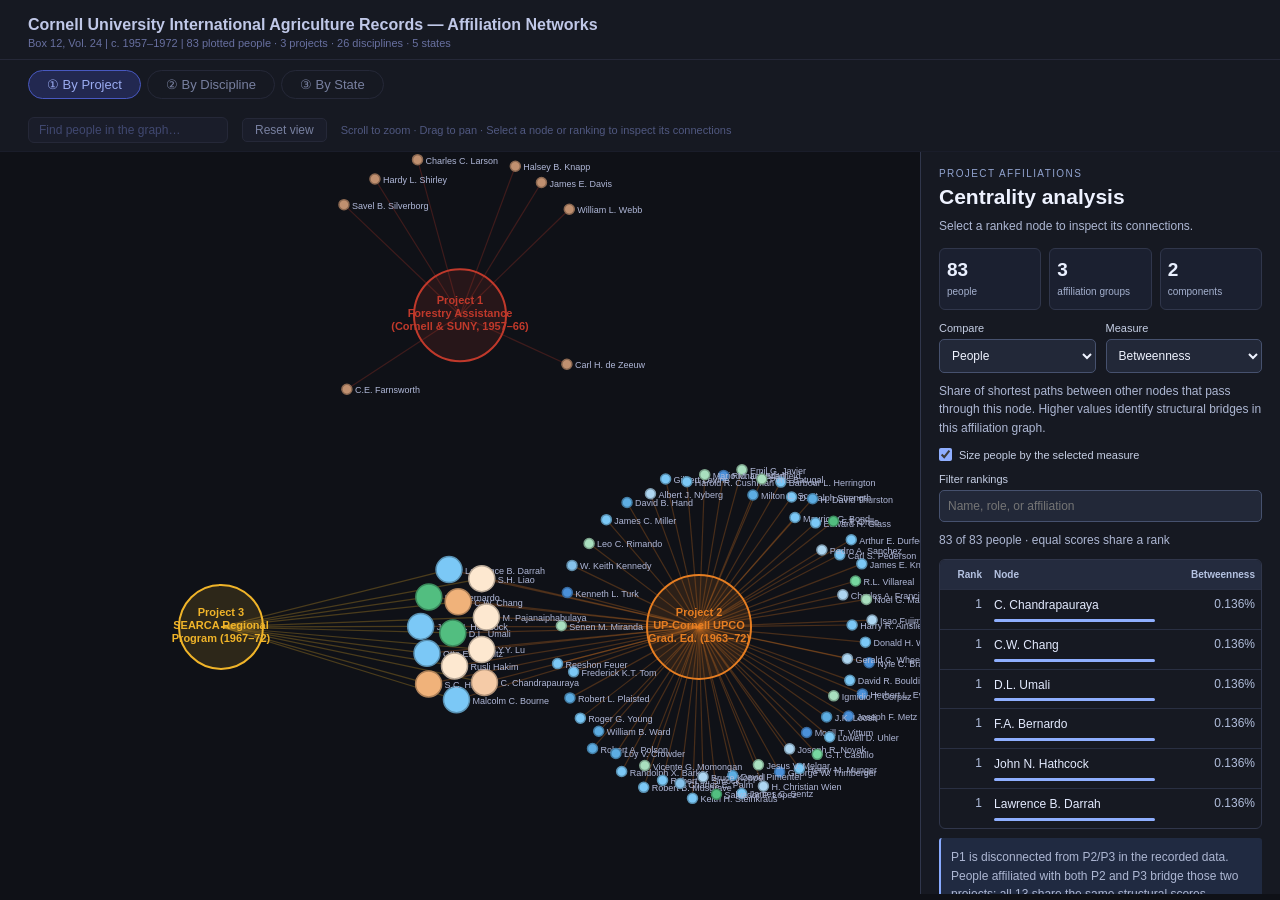
==== commit 1812c0b9: "Add centrality analysis to Cornell affiliation networks" ====
--- a/Cornell_Affiliation_Networks.html
+++ b/Cornell_Affiliation_Networks.html
@@ -67,13 +67,14 @@
   .legend { max-height: 220px; border-left: 0; border-top: 1px solid #252838; }
 }
 </style>
+<link rel="stylesheet" href="centrality.css">
 </head>
 <body>
-<h2 class="sr-only" style="position:absolute;left:-9999px">Cornell University International Agriculture Affiliation Networks — 82 persons mapped by project, discipline, and state</h2>
+<h2 class="sr-only">Cornell University International Agriculture Affiliation Networks and Centrality Analysis</h2>
 
 <header>
   <h1>Cornell University International Agriculture Records — Affiliation Networks</h1>
-  <p>Box 12, Vol. 24  |  c. 1957–1972  |  82 persons · 3 projects · 26 disciplines · 5 states</p>
+  <p id="network-description">Box 12, Vol. 24  |  c. 1957–1972  |  People, projects, disciplines, and states</p>
 </header>
 
 <div class="tabs">
@@ -84,18 +85,59 @@
 
 <div class="controls">
   <div class="search-box">
-    <input id="search" type="text" placeholder="Search name, role, discipline…">
+    <input id="search" type="search" aria-label="Find people in the graph" placeholder="Find people in the graph…">
   </div>
   <button class="reset-btn" id="resetBtn">Reset view</button>
-  <span class="ctrl-hint">Scroll = zoom  ·  Drag background = pan  ·  Click person = highlight connections</span>
+  <span class="ctrl-hint">Scroll to zoom · Drag to pan · Select a node or ranking to inspect its connections</span>
 </div>
 
 <div class="network-shell">
-  <div id="chart"></div>
-  <div class="legend" id="legend"></div>
+  <div id="chart" aria-label="Affiliation network graph"></div>
+  <aside class="analysis-sidebar" aria-label="Network analysis">
+    <section class="centrality-panel" aria-labelledby="centrality-title">
+      <p class="centrality-eyebrow" id="centrality-network-name">Project affiliations</p>
+      <h2 id="centrality-title">Centrality analysis</h2>
+      <p class="centrality-intro">Select a ranked node to inspect its connections.</p>
+      <div class="centrality-summary">
+        <div class="centrality-stat"><strong id="centrality-people">—</strong><span>people</span></div>
+        <div class="centrality-stat"><strong id="centrality-groups">—</strong><span>affiliation groups</span></div>
+        <div class="centrality-stat"><strong id="centrality-components">—</strong><span>components</span></div>
+      </div>
+      <div class="centrality-controls">
+        <label>Compare<select id="centrality-scope"><option value="person">People</option><option value="hub">Affiliation groups</option></select></label>
+        <label>Measure<select id="centrality-metric"><option value="betweenness">Betweenness</option><option value="degreeNormalized">Degree</option><option value="harmonic">Harmonic</option></select></label>
+      </div>
+      <p class="centrality-note" id="centrality-description"></p>
+      <label class="centrality-size"><input id="centrality-size" type="checkbox" checked>Size people by the selected measure</label>
+      <label class="centrality-filter">Filter rankings<input id="centrality-filter" type="search" placeholder="Name, role, or affiliation"></label>
+      <p class="centrality-note" id="centrality-count" aria-live="polite"></p>
+      <div class="centrality-table-wrap" tabindex="0" aria-label="Scrollable centrality rankings">
+        <table class="centrality-table"><caption class="sr-only">Centrality rankings; select a name to inspect its connections</caption><thead><tr><th scope="col" class="number">Rank</th><th scope="col">Node</th><th scope="col" class="number" id="centrality-score-heading">Betweenness</th></tr></thead><tbody id="centrality-rows"></tbody></table>
+      </div>
+      <div class="centrality-detail" id="centrality-detail" hidden aria-live="polite"></div>
+      <p class="centrality-note centrality-context" id="centrality-context"></p>
+      <button type="button" class="centrality-export" id="centrality-export">Download all scores · CSV</button>
+      <p class="centrality-note" id="centrality-graph-count"></p>
+      <details class="centrality-methods">
+        <summary>Methods and interpretation</summary>
+        <p>Each view is an undirected, unweighted, two-mode graph: a link joins a person to a recorded affiliation. No person-to-person relationships are inferred. Scores are calculated from the plotted records, not the descriptive summary tables.</p>
+        <ul>
+          <li><strong>Degree:</strong> distinct neighbors. Normalized by the opposite group size: number of affiliation groups for a person, or number of people for a group.</li>
+          <li><strong>Betweenness:</strong> sum of the fractions of shortest paths through a node, excluding endpoints, divided by (N−1)(N−2)/2. This is standard graph normalization, not bipartite-specific normalization.</li>
+          <li><strong>Harmonic:</strong> sum of 1/distance to each reachable other node, divided by N−1. Unreachable nodes contribute zero.</li>
+        </ul>
+        <p>N includes people and affiliation groups in the complete selected network. Percentages show normalized scores, not probabilities. Ties share a rank and are listed alphabetically. The CSV includes every node and unrounded scores on a 0–1 scale, regardless of filters.</p>
+        <p>Compare people with people, or groups with groups, within the same view. Centrality measures recorded structure; it does not establish historical influence, collaboration, or causation. Missing records and the chosen affiliation categories affect every score.</p>
+        <p>Method references: <a href="https://networkx.org/documentation/stable/reference/algorithms/generated/networkx.algorithms.bipartite.centrality.degree_centrality.html" target="_blank" rel="noopener">degree</a>, <a href="https://networkx.org/documentation/stable/reference/algorithms/generated/networkx.algorithms.centrality.betweenness_centrality.html" target="_blank" rel="noopener">betweenness</a>, <a href="https://networkx.org/documentation/stable/reference/algorithms/generated/networkx.algorithms.centrality.harmonic_centrality.html" target="_blank" rel="noopener">harmonic</a> (rescaled by N−1 here).</p>
+      </details>
+    </section>
+    <details class="legend-details"><summary>Color legend</summary><div class="legend" id="legend"></div></details>
+  </aside>
 </div>
 <div class="tooltip" id="tooltip"></div>
 
+<script src="centrality.js"></script>
+<script src="centrality-ui.js"></script>
 <script>
 // ─────────────────────────────────────────────────────────────────────────────
 // PEOPLE — 82 persons, each with one precise discipline
@@ -276,6 +318,8 @@
 
 function buildAndDraw(type) {
   currentType = type;
+  document.getElementById("tooltip").style.display = "none";
+  document.getElementById("network-description").textContent = `Box 12, Vol. 24 | c. 1957–1972 | ${PEOPLE.length} plotted people · ${PROJECTS.length} projects · ${DISCIPLINES.length} disciplines · ${COUNTRIES.length} states`;
   document.getElementById("chart").innerHTML = "";
   if (simulation) simulation.stop();
 
@@ -348,12 +392,20 @@
     .alpha(1).alphaDecay(0.018);
 
   // SVG scaffold
+  let userAdjustedView = false;
   const zoom = d3.zoom().scaleExtent([0.15, 5])
-    .on("zoom", e => g.attr("transform", e.transform));
+    .on("zoom", e => { g.attr("transform", e.transform); if (e.sourceEvent) userAdjustedView = true; });
 
   const svg = d3.select("#chart").append("svg").call(zoom);
   svgSel = svg;
   const g = svg.append("g");
+  function fitView() {
+    const box = g.node().getBBox();
+    if (!box.width || !box.height) return;
+    const scale = Math.min(1, (W - 36) / box.width, (H - 36) / box.height);
+    svg.call(zoom.transform, d3.zoomIdentity.translate(W / 2, H / 2).scale(scale).translate(-box.x - box.width / 2, -box.y - box.height / 2));
+  }
+  svgSel.resetView = fitView;
 
   // ── Links ──
   const linkSel = g.append("g")
@@ -365,7 +417,9 @@
   // ── Hub nodes ──
   const hubSel = g.append("g")
     .selectAll("g").data(hubNodes).join("g")
-    .attr("class","node-hub");
+    .attr("class","node-hub")
+    .attr("tabindex", 0).attr("role", "button")
+    .attr("aria-label", d => `Inspect ${d.label.replace(/\n/g, " ")}`);
 
   hubSel.append("circle")
     .attr("r", d => d.r)
@@ -400,12 +454,16 @@
   }).on("mousemove", e => {
     tip.style.left = (e.clientX+14)+"px";
     tip.style.top  = (e.clientY-10)+"px";
-  }).on("mouseout", () => tip.style.display = "none");
+  }).on("mouseout", () => tip.style.display = "none")
+    .on("click", (e, d) => { e.stopPropagation(); CornellCentralityPanel.select(d.id); })
+    .on("keydown", (e, d) => { if (e.key === "Enter" || e.key === " ") { e.preventDefault(); CornellCentralityPanel.select(d.id); } });
 
   // ── Person nodes ──
   const personSel = g.append("g")
     .selectAll("g").data(personNodes).join("g")
     .attr("class","node-person")
+    .attr("tabindex", 0).attr("role", "button")
+    .attr("aria-label", d => `Inspect ${d.name}`)
     .call(d3.drag()
       .on("start", (e,d) => { if(!e.active) simulation.alphaTarget(.3).restart(); d.fx=d.x; d.fy=d.y; })
       .on("drag",  (e,d) => { d.fx=e.x; d.fy=e.y; })
@@ -437,13 +495,13 @@
     .on("mouseout", () => tip.style.display = "none")
     .on("click", (e, d) => {
       e.stopPropagation();
-      highlightPerson(d.id, personSel, linkSel);
-    });
+      CornellCentralityPanel.select(d.id);
+    })
+    .on("keydown", (e, d) => { if (e.key === "Enter" || e.key === " ") { e.preventDefault(); CornellCentralityPanel.select(d.id); } });
 
   // Click background to reset highlight
   svg.on("click", () => {
-    personSel.classed("dimmed",false).classed("lit",false);
-    linkSel.classed("dimmed",false).classed("lit",false);
+    CornellCentralityPanel.select(null);
   });
 
   // Tick
@@ -454,8 +512,32 @@
     hubSel.attr("transform", d => `translate(${d.x},${d.y})`);
     personSel.attr("transform", d => `translate(${d.x},${d.y})`);
   });
+  simulation.on("end", () => { if (!userAdjustedView) fitView(); });
 
   buildLegend(type);
+  CornellCentralityPanel.update({
+    nodes: allNodes, links, type,
+    onSelect(id) {
+      document.getElementById("search").value = "";
+      const neighbors = new Set(id ? [id] : []);
+      links.forEach(l => {
+        if (l.source.id === id) neighbors.add(l.target.id);
+        if (l.target.id === id) neighbors.add(l.source.id);
+      });
+      personSel.classed("dimmed", d => !!id && !neighbors.has(d.id)).classed("lit", d => d.id === id);
+      hubSel.classed("dimmed", d => !!id && !neighbors.has(d.id)).classed("lit", d => d.id === id);
+      linkSel.classed("dimmed", l => !!id && l.source.id !== id && l.target.id !== id)
+        .classed("lit", l => l.source.id === id || l.target.id === id);
+    },
+    onMetric(metric, scalePeople, analysis) {
+      const max = Math.max(0, ...personNodes.map(d => analysis.byId.get(d.id)[metric]));
+      personNodes.forEach(d => { d.r = scalePeople && max ? 5 + 8 * Math.sqrt(analysis.byId.get(d.id)[metric] / max) : 6; });
+      personSel.select("circle").attr("r", d => d.r);
+      personSel.select("text").attr("x", d => d.r + 3);
+      simulation.force("collide").radius(d => (d.r || 6) + 4);
+      simulation.alpha(.2).restart();
+    }
+  });
 }
 
 // ─────────────────────────────────────────────────────────────────────────────
@@ -506,6 +588,8 @@
 // ─────────────────────────────────────────────────────────────────────────────
 document.getElementById("search").addEventListener("input", function() {
   const q = this.value.trim().toLowerCase();
+  CornellCentralityPanel.select(null, false);
+  d3.selectAll(".node-hub").classed("dimmed", false).classed("lit", false);
   const personSel = d3.selectAll(".node-person");
   const linkSel   = d3.selectAll(".link");
   if (!q) {
@@ -538,9 +622,8 @@
 
 document.getElementById("resetBtn").addEventListener("click", () => {
   document.getElementById("search").value = "";
-  d3.selectAll(".node-person").classed("dimmed",false).classed("lit",false);
-  d3.selectAll(".link").classed("dimmed",false).classed("lit",false);
-  if (svgSel) svgSel.call(d3.zoom().transform, d3.zoomIdentity);
+  CornellCentralityPanel.select(null);
+  if (svgSel) svgSel.resetView();
 });
 
 function initialNetworkType() {
--- a/centrality.css
+++ b/centrality.css
@@ -0,0 +1,57 @@
+.network-shell { grid-template-columns: minmax(0, 1fr) 360px; grid-template-rows: minmax(0, 1fr); height: calc(100vh - 158px); min-height: 540px; }
+.analysis-sidebar { background: #161922; border-left: 1px solid #30364b; overflow-y: auto; min-width: 0; }
+.centrality-panel { padding: 16px 18px; }
+.centrality-eyebrow { color: #91a3cf; font-size: 10px; letter-spacing: 1.4px; text-transform: uppercase; margin-bottom: 6px; }
+.centrality-panel h2 { font-size: 21px; font-weight: 600; color: #eef2ff; margin-bottom: 8px; }
+.centrality-intro, .centrality-note, .centrality-methods { font-size: 12px; color: #adb7d3; line-height: 1.55; }
+.centrality-summary { display: grid; grid-template-columns: repeat(3, 1fr); gap: 8px; margin: 12px 0; }
+.centrality-stat { padding: 10px 7px; border: 1px solid #30364b; border-radius: 6px; background: #1b2030; }
+.centrality-stat strong { display: block; font-size: 19px; color: #eaf0ff; font-variant-numeric: tabular-nums; }
+.centrality-stat span { font-size: 10px; color: #a4b0ce; }
+.centrality-controls { display: grid; grid-template-columns: 1fr 1fr; gap: 10px; }
+.centrality-controls label, .centrality-filter { display: block; font-size: 11px; color: #c5cee4; }
+.centrality-controls select, .centrality-filter input { display: block; width: 100%; background: #222838; color: #eff3ff; border: 1px solid #46516e; border-radius: 5px; padding: 8px; font: inherit; font-size: 12px; margin-top: 5px; }
+.centrality-filter { margin: 12px 0 8px; }
+.centrality-note { margin: 9px 0; }
+.centrality-context { padding: 10px; background: #202a41; border-left: 2px solid #88aaff; border-radius: 3px; }
+.centrality-size { display: flex; align-items: center; gap: 7px; font-size: 11px; color: #c5cee4; margin: 11px 0; }
+.centrality-size input { accent-color: #8faeff; }
+.centrality-table-wrap { max-height: 270px; overflow: auto; border: 1px solid #30364b; border-radius: 6px; margin-top: 8px; }
+.centrality-table { width: 100%; border-collapse: collapse; font-size: 12px; }
+.centrality-table th { position: sticky; top: 0; background: #242b3e; color: #b5c3e2; font-size: 10px; text-align: left; padding: 9px 6px; z-index: 1; }
+.centrality-table td { padding: 7px 6px; border-top: 1px solid #292f42; color: #b1bedc; vertical-align: top; }
+.centrality-table .number { text-align: right; white-space: nowrap; font-variant-numeric: tabular-nums; }
+.centrality-table button { border: 0; padding: 0; text-align: left; background: none; color: #e4ebff; font: inherit; cursor: pointer; line-height: 1.4; }
+.centrality-table button:hover { color: #b9cdff; text-decoration: underline; }
+.centrality-table button[aria-pressed="true"] { color: #a9c3ff; font-weight: 700; }
+.centrality-scorebar { height: 3px; margin-top: 5px; background: #303a53; border-radius: 2px; overflow: hidden; }
+.centrality-scorebar span { display: block; height: 100%; background: #8fafff; }
+.centrality-detail { margin-top: 14px; padding: 12px; border: 1px solid #52688e; border-radius: 6px; background: #1c263b; }
+.centrality-detail h3 { color: #dce7ff; font-size: 13px; margin-bottom: 6px; }
+.centrality-detail dl { margin-top: 8px; display: grid; grid-template-columns: 1fr auto; font-size: 11px; gap: 5px 12px; color: #c0cce7; }
+.centrality-detail dd { font-variant-numeric: tabular-nums; text-align: right; }
+.centrality-export { width: 100%; margin: 13px 0; padding: 9px 12px; background: #263755; border: 1px solid #5872a0; border-radius: 5px; color: #e1eaff; font-size: 12px; cursor: pointer; }
+.centrality-export:hover { background: #33496e; }
+.centrality-methods summary, .legend-details summary { cursor: pointer; color: #c0d2f4; font-size: 12px; padding: 8px 0; }
+.centrality-methods p, .centrality-methods ul { margin: 8px 0; }
+.centrality-methods ul { padding-left: 17px; }
+.centrality-methods a { color: #adcaff; }
+.legend-details { padding: 0 18px 18px; border-top: 1px solid #30364b; }
+.legend { height: auto; max-height: none; padding: 8px 0; border: 0; background: none; }
+.node-hub circle { cursor: pointer; }
+.node-hub.dimmed { opacity: .2; }
+.node-hub.lit circle { stroke-width: 4px; }
+.node-person:focus circle, .node-hub:focus circle { stroke: #fff; stroke-width: 3px; }
+button:focus-visible, select:focus-visible, input:focus-visible, summary:focus-visible, a:focus-visible { outline: 2px solid #b6caff; outline-offset: 3px; }
+.sr-only { position: absolute; width: 1px; height: 1px; padding: 0; margin: -1px; overflow: hidden; clip: rect(0, 0, 0, 0); white-space: nowrap; border: 0; }
+@media (max-width: 760px) {
+  header { padding: 16px; }
+  .tabs { padding: 10px 16px; gap: 5px; flex-wrap: wrap; }
+  .tab { padding: 7px 12px; }
+  .controls { padding: 8px 16px; }
+  .network-shell { display: flex; flex-direction: column; height: auto; min-height: 0; }
+  .analysis-sidebar { order: -1; border-left: 0; border-bottom: 1px solid #30364b; overflow: visible; }
+  #chart { height: 600px; flex-shrink: 0; }
+  .centrality-panel { padding: 18px 16px; }
+  .centrality-table-wrap { max-height: 235px; }
+}
